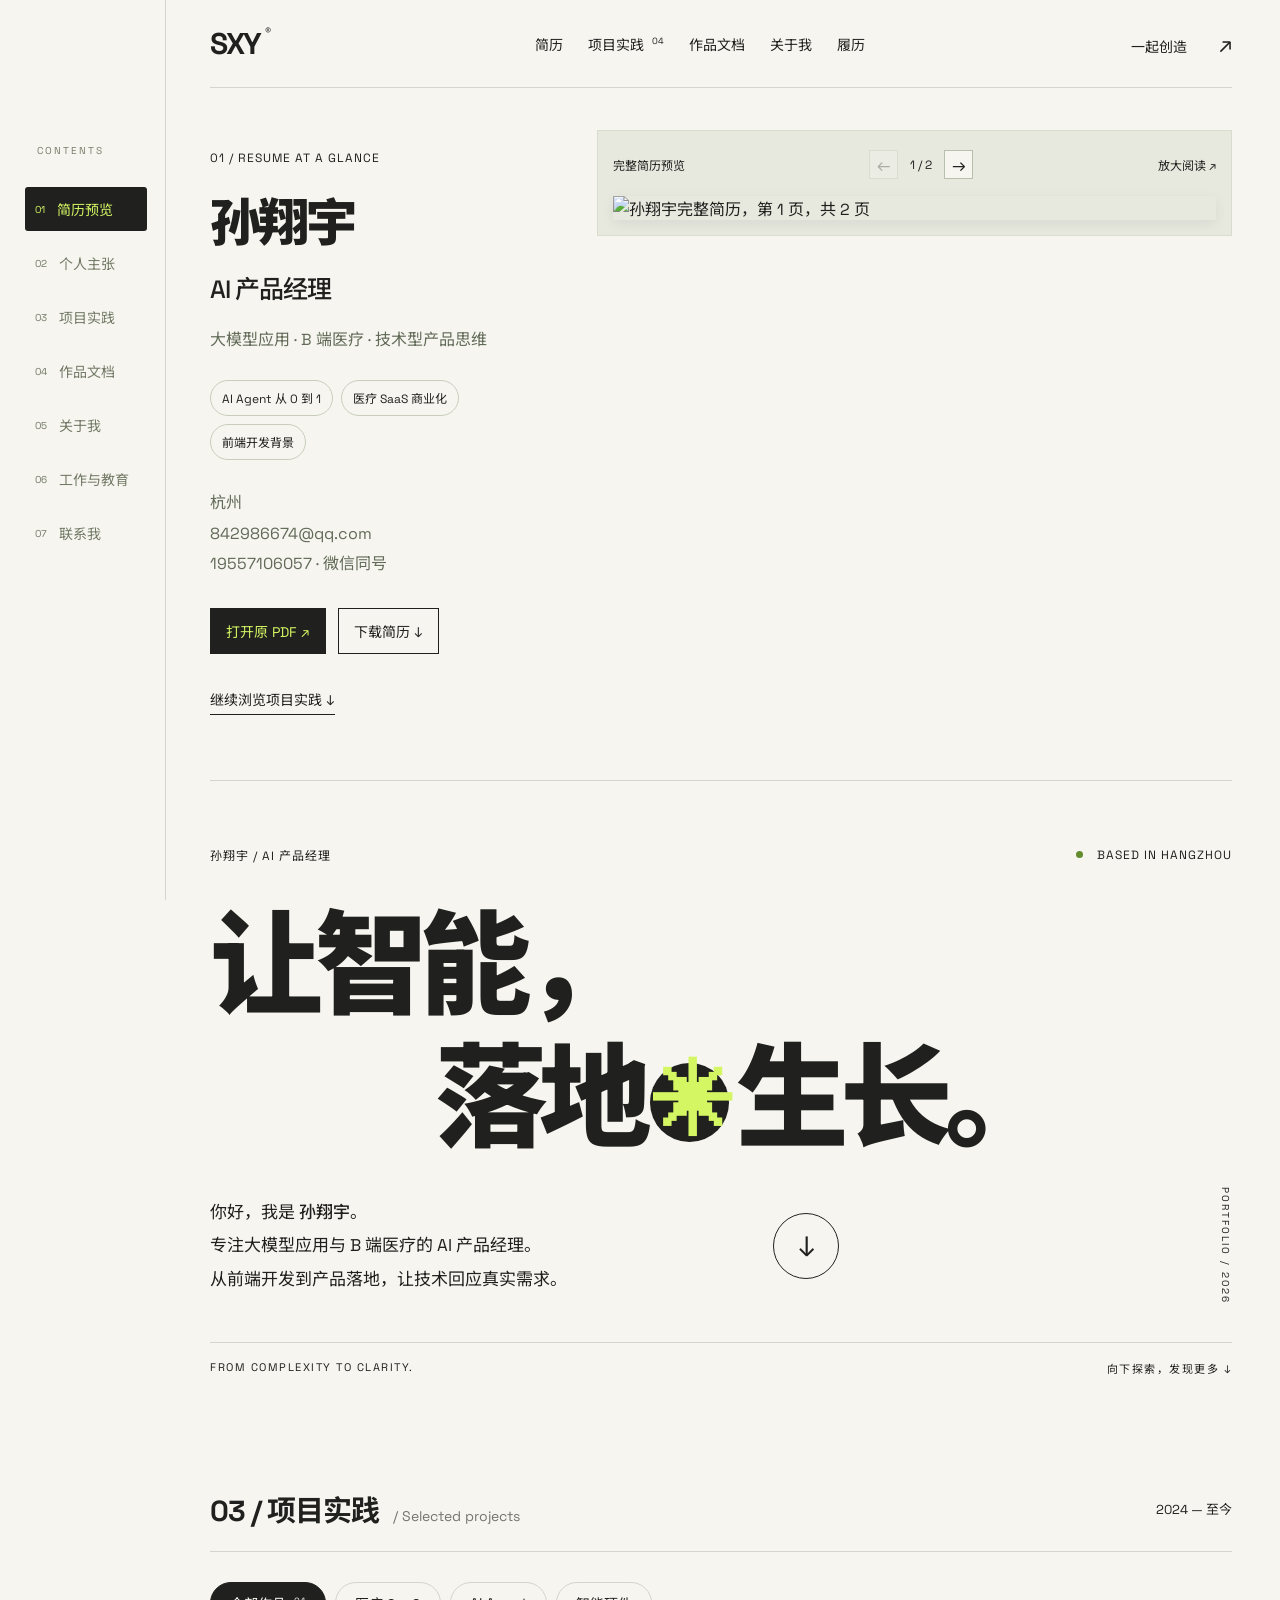
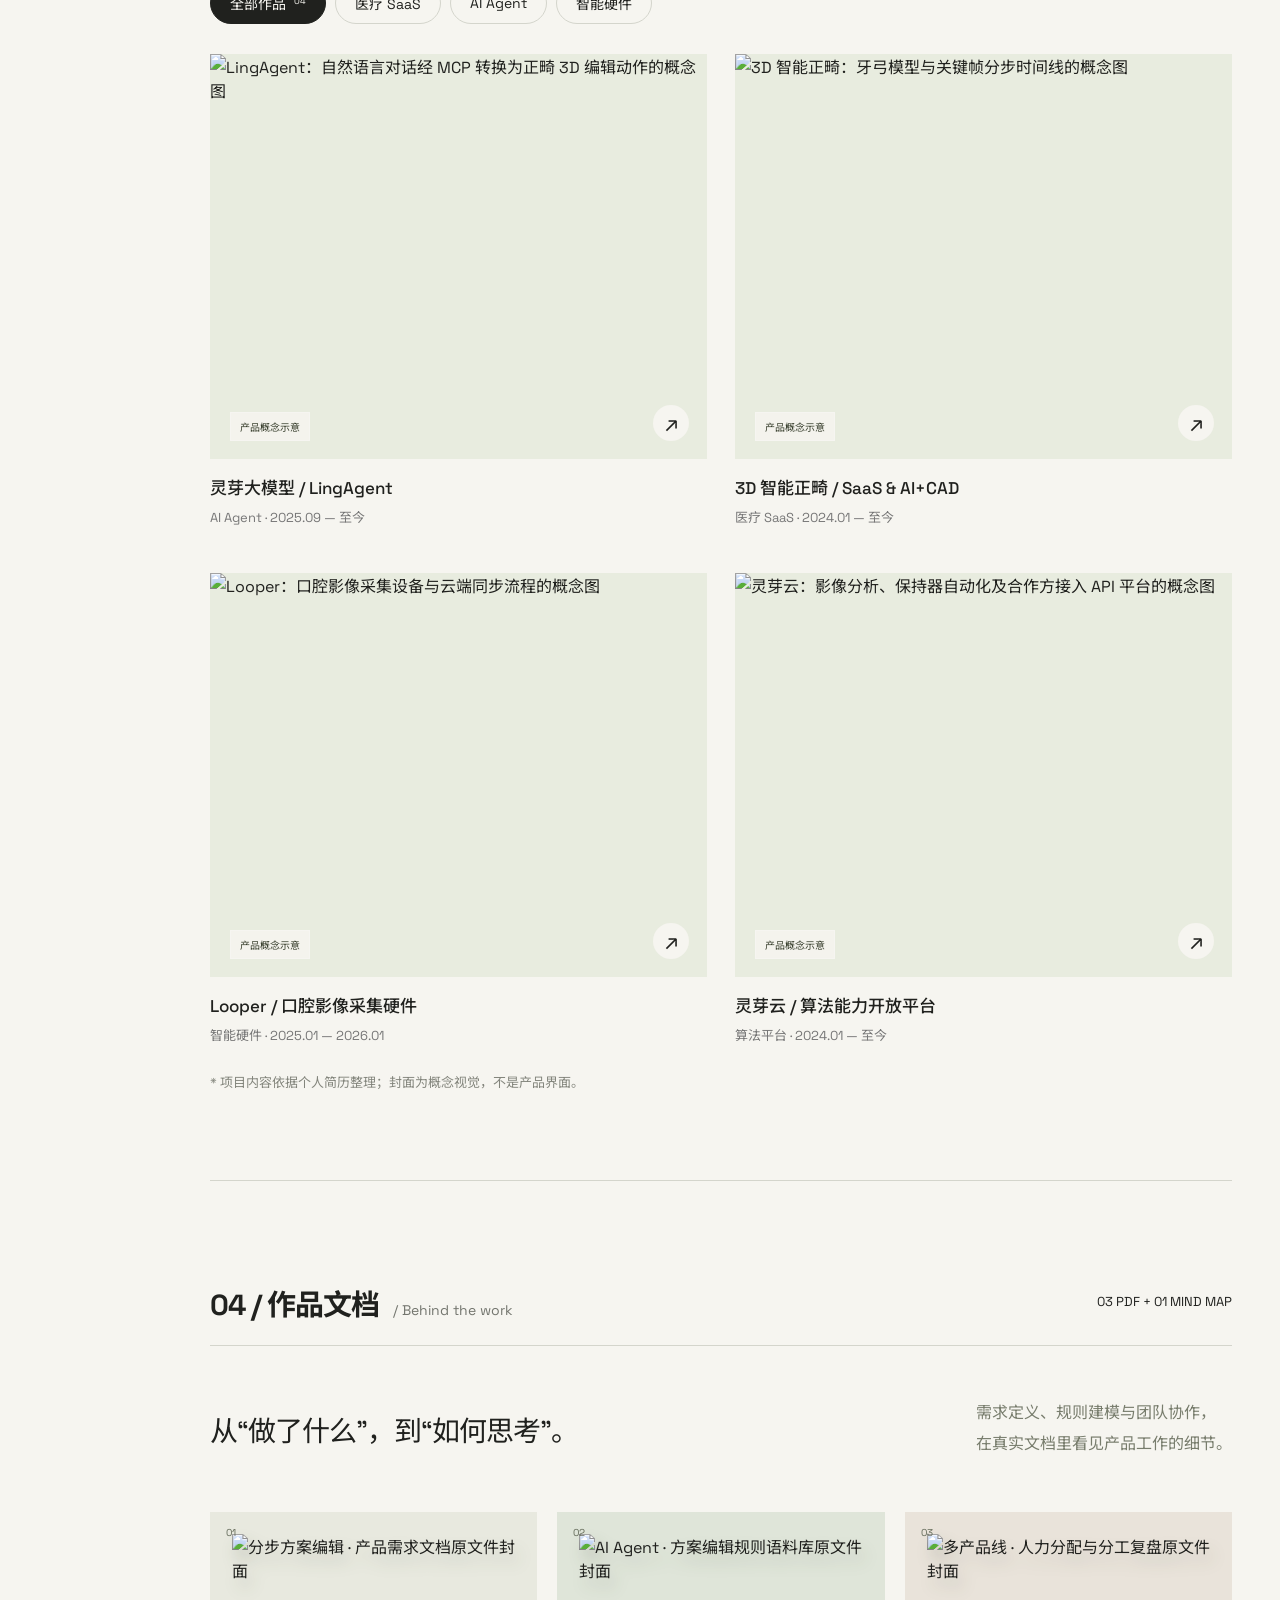
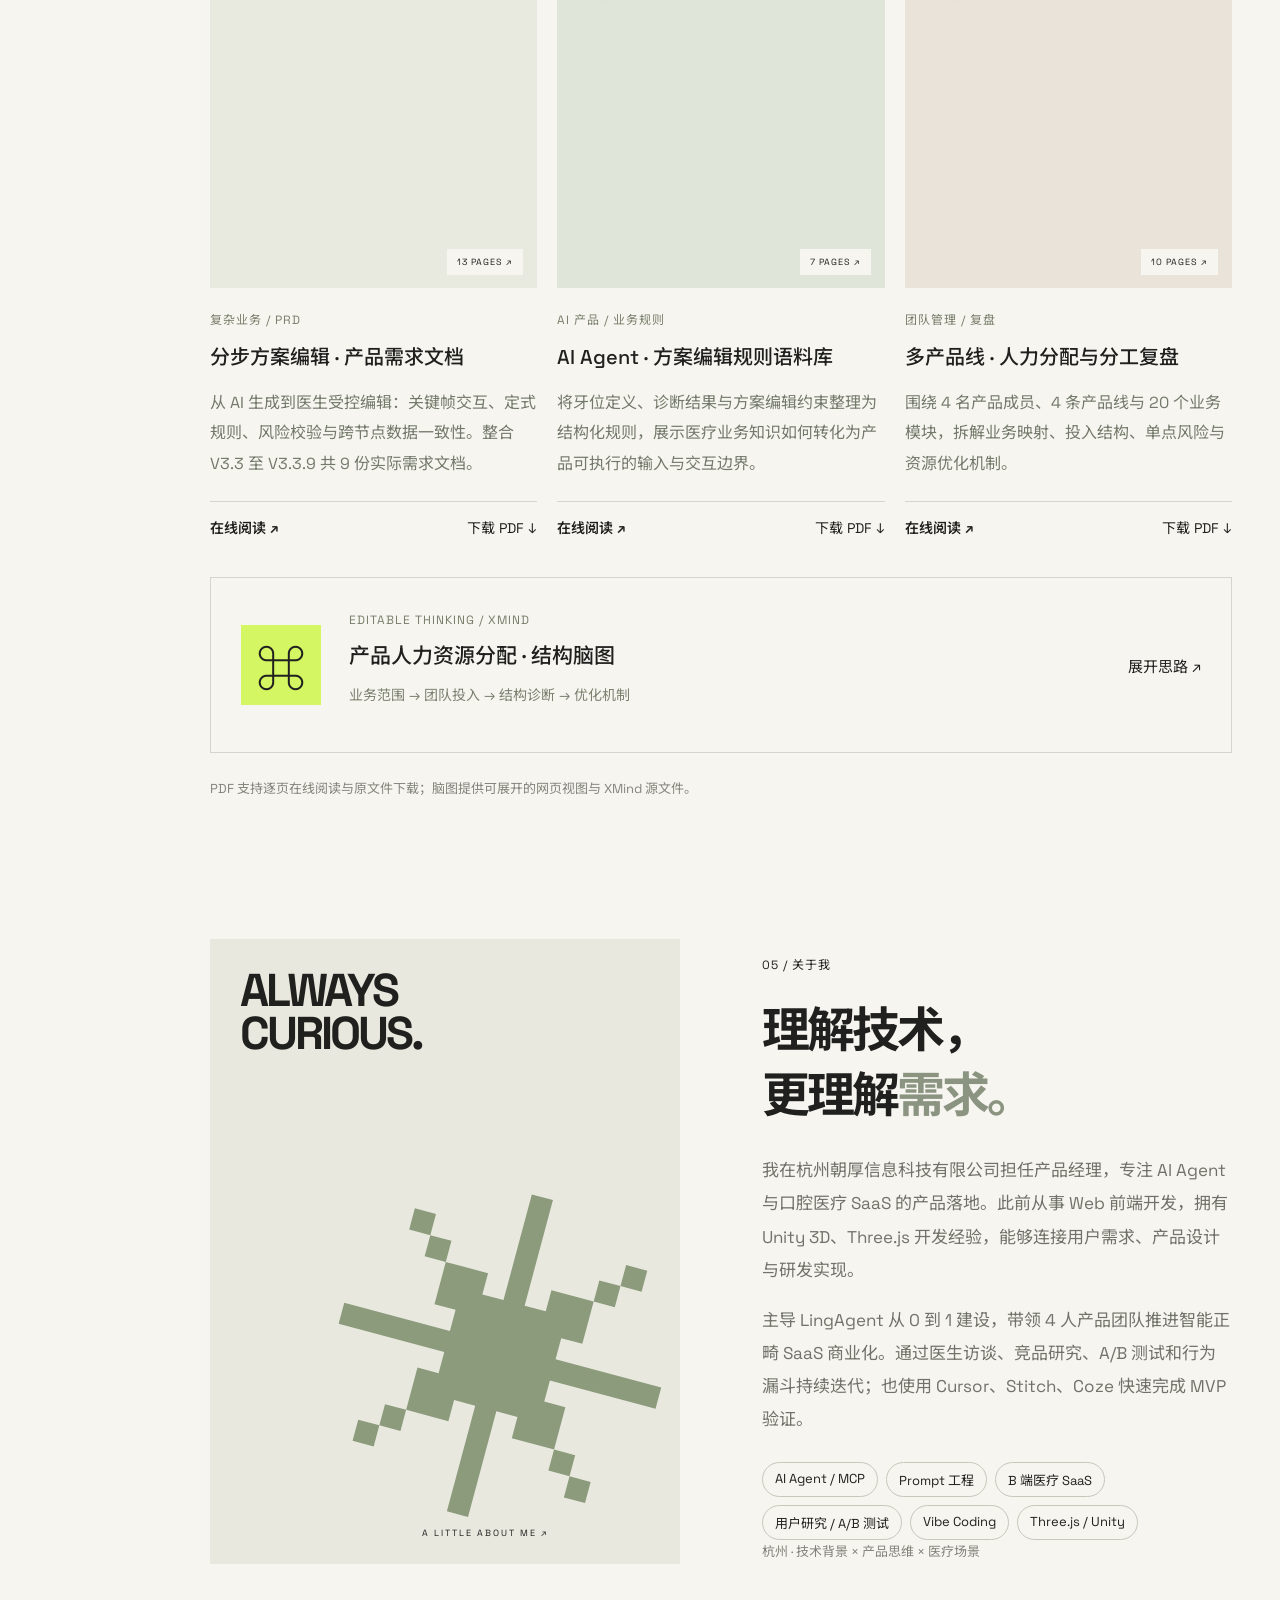
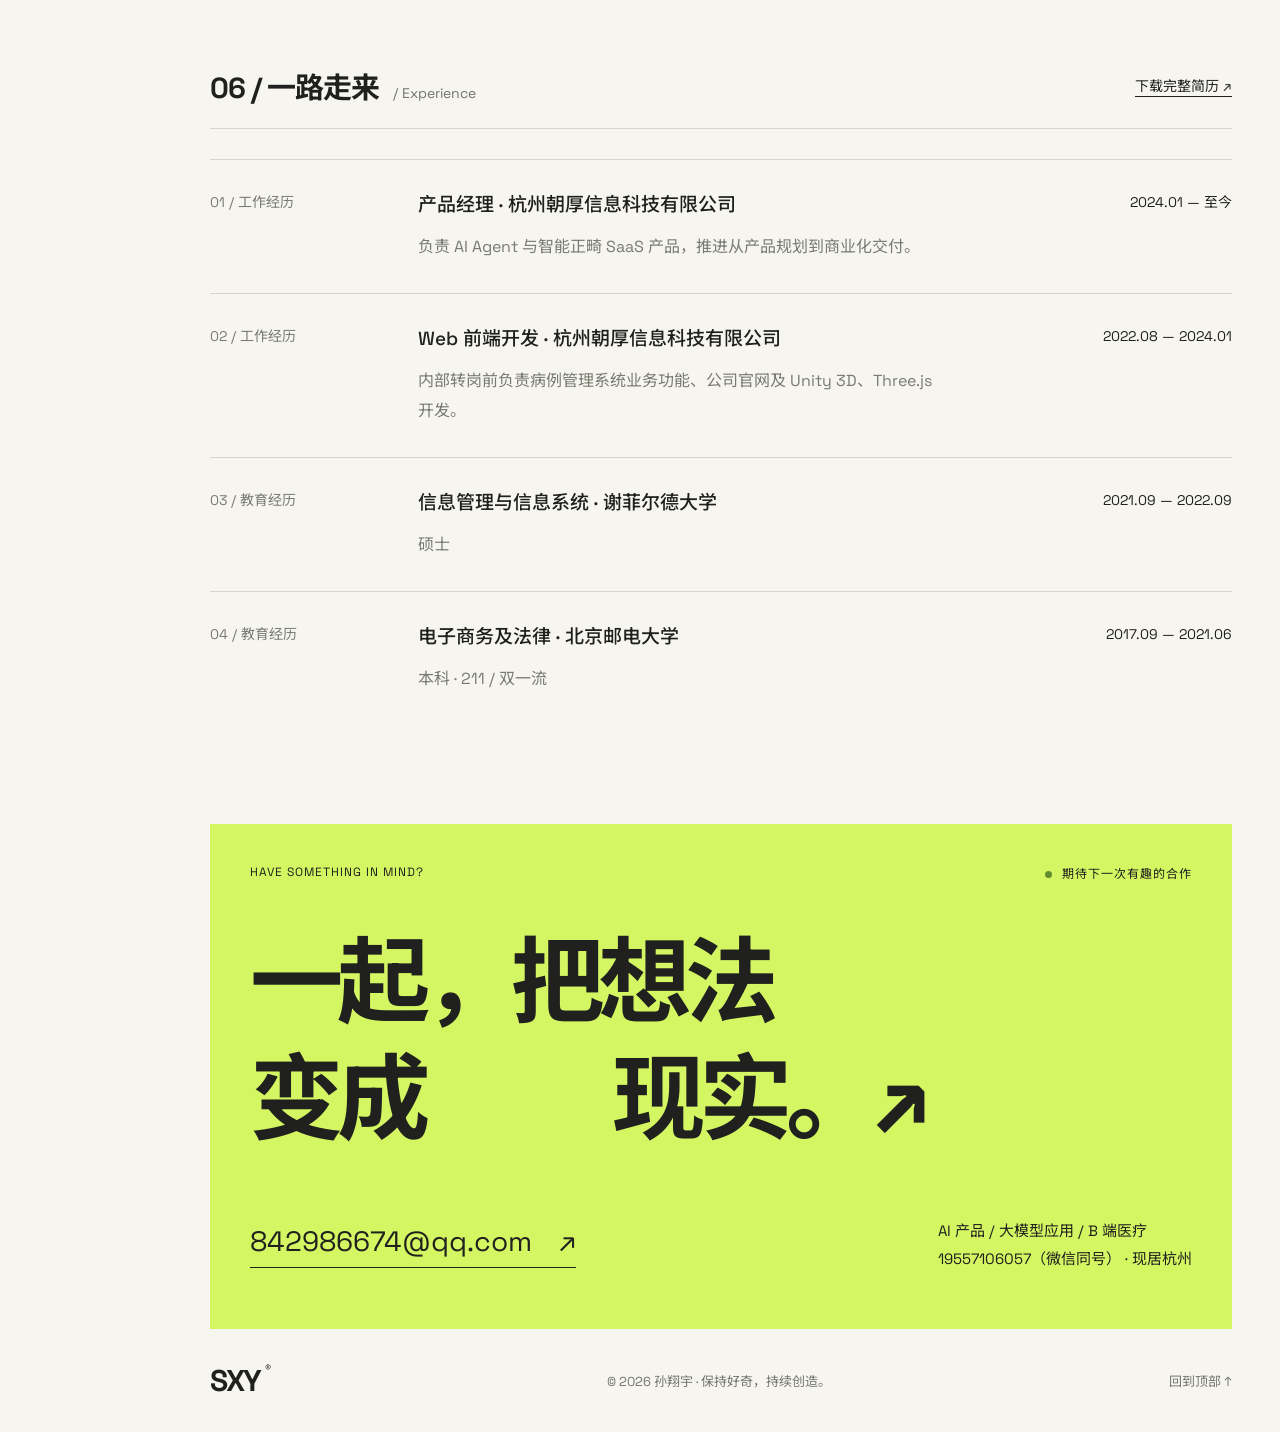
==== index.html @ ee19c937 "Add files via upload" ====
<!doctype html><html lang="zh-CN"><head><meta charset="UTF-8"><meta name="viewport" content="width=device-width, initial-scale=1"><meta name="description" content="孙翔宇，AI 产品经理，专注大模型应用与 B 端医疗。了解 LingAgent、智能正畸 SaaS 等产品实践与工作经历。"><title>孙翔宇 — AI 产品经理 · 个人作品集</title><link rel="stylesheet" href="style.css"></head><body class="portfolio-home">
<header><a href="#" class="brand">SXY<span>®</span></a><nav><a href="#resume">简历</a><a href="#work">项目实践 <sup>04</sup></a><a href="#documents">作品文档</a><a href="#about">关于我</a><a href="#experience">履历</a></nav><a class="contact-nav" href="#contact">一起创造 <span>↗</span></a></header>
<aside class="chapter-nav" aria-label="章节目录"><span class="chapter-label">CONTENTS</span><a href="#resume" class="current" aria-current="location"><span>01</span>简历预览</a><a href="#intro"><span>02</span>个人主张</a><a href="#work"><span>03</span>项目实践</a><a href="#documents"><span>04</span>作品文档</a><a href="#about"><span>05</span>关于我</a><a href="#experience"><span>06</span>工作与教育</a><a href="#contact"><span>07</span>联系我</a></aside><main><section id="resume" class="resume-top"><div class="resume-intro"><span class="eyebrow">01 / RESUME AT A GLANCE</span><h1>孙翔宇<span>AI 产品经理</span></h1><p>大模型应用 · B 端医疗 · 技术型产品思维</p><div class="resume-highlights"><span>AI Agent 从 0 到 1</span><span>医疗 SaaS 商业化</span><span>前端开发背景</span></div><p class="resume-contact">杭州<br><a href="mailto:842986674@qq.com">842986674@qq.com</a><br><a href="tel:19557106057">19557106057</a> · 微信同号</p><div class="resume-actions"><a href="resume.pdf" target="_blank" rel="noopener">打开原 PDF ↗</a><a href="resume.pdf" download="孙翔宇-AI产品经理-简历.pdf">下载简历 ↓</a></div><a class="resume-explore" href="#work">继续浏览项目实践 ↓</a></div><div class="resume-preview"><div class="resume-toolbar"><span>完整简历预览</span><div><button id="resume-prev" aria-label="简历上一页" disabled>←</button><span id="resume-counter" aria-live="polite">1 / 2</span><button id="resume-next" aria-label="简历下一页">→</button></div><a id="resume-full" href="assets/resume-1.webp" target="_blank" rel="noopener">放大阅读 ↗</a></div><a id="resume-image-link" href="assets/resume-1.webp" target="_blank" rel="noopener"><img id="resume-image" src="assets/resume-1.webp" alt="孙翔宇完整简历，第 1 页，共 2 页" fetchpriority="high"></a></div></section><section id="intro" class="hero"><div class="eyebrow"><span>孙翔宇 / AI 产品经理</span><span class="availability"><i></i> BASED IN HANGZHOU</span></div><h1>让智能，<br><span class="second">落地<span class="asterisk">✳</span>生长。</span></h1><div class="hero-bottom"><p>你好，我是 <strong>孙翔宇</strong>。<br>专注大模型应用与 B 端医疗的 AI 产品经理。<br>从前端开发到产品落地，让技术回应真实需求。</p><a href="#work" class="round-link" aria-label="探索项目实践">↓</a><span class="vertical-note">PORTFOLIO / 2026</span></div><div class="hero-caption"><span>FROM COMPLEXITY TO CLARITY.</span><span>向下探索，发现更多 ↓</span></div></section>
<section id="work" class="work"><div class="section-heading"><h2>03 / 项目实践<span> / Selected projects</span></h2><span>2024 — 至今</span></div><div class="filters" aria-label="作品分类"><button class="active" data-filter="all">全部作品 <sup>04</sup></button><button data-filter="brand">医疗 SaaS</button><button data-filter="digital">AI Agent</button><button data-filter="art">智能硬件</button></div><div class="projects">
<button class="project" data-category="digital" data-project="0"><div class="art project-illustration"><img src="assets/lingagent.svg" alt="LingAgent：自然语言对话经 MCP 转换为正畸 3D 编辑动作的概念图" loading="lazy"><span class="concept-label">产品概念示意</span><span class="project-open">↗</span></div><div class="project-meta"><h3>灵芽大模型 / LingAgent</h3><span>AI Agent · 2025.09 — 至今</span></div></button>
<button class="project" data-category="brand" data-project="1"><div class="art project-illustration"><img src="assets/orthodontics.svg" alt="3D 智能正畸：牙弓模型与关键帧分步时间线的概念图" loading="lazy"><span class="concept-label">产品概念示意</span><span class="project-open">↗</span></div><div class="project-meta"><h3>3D 智能正畸 / SaaS & AI+CAD</h3><span>医疗 SaaS · 2024.01 — 至今</span></div></button>
<button class="project" data-category="art" data-project="2"><div class="art project-illustration"><img src="assets/looper.svg" alt="Looper：口腔影像采集设备与云端同步流程的概念图" loading="lazy"><span class="concept-label">产品概念示意</span><span class="project-open">↗</span></div><div class="project-meta"><h3>Looper / 口腔影像采集硬件</h3><span>智能硬件 · 2025.01 — 2026.01</span></div></button>
<button class="project" data-category="brand" data-project="3"><div class="art project-illustration"><img src="assets/cloud-api.svg" alt="灵芽云：影像分析、保持器自动化及合作方接入 API 平台的概念图" loading="lazy"><span class="concept-label">产品概念示意</span><span class="project-open">↗</span></div><div class="project-meta"><h3>灵芽云 / 算法能力开放平台</h3><span>算法平台 · 2024.01 — 至今</span></div></button></div><p class="demo-note">* 项目内容依据个人简历整理；封面为概念视觉，不是产品界面。</p></section>
<section id="documents" class="document-library"><div class="section-heading"><h2>04 / 作品文档<span> / Behind the work</span></h2><span>03 PDF + 01 MIND MAP</span></div><div class="library-intro"><p>从“做了什么”，到“如何思考”。</p><span>需求定义、规则建模与团队协作，<br>在真实文档里看见产品工作的细节。</span></div><div class="document-grid" id="document-grid"></div><a class="mindmap-card" href="reader.html?doc=team-map"><span class="map-icon" aria-hidden="true">⌘</span><div><span class="doc-kicker">EDITABLE THINKING / XMIND</span><h3>产品人力资源分配 · 结构脑图</h3><p>业务范围 → 团队投入 → 结构诊断 → 优化机制</p></div><span class="map-action">展开思路 ↗</span></a><p class="demo-note">PDF 支持逐页在线阅读与原文件下载；脑图提供可展开的网页视图与 XMind 源文件。</p></section><section id="about" class="about"><div class="about-art"><span>ALWAYS<br>CURIOUS.</span><div class="abstract-flower">✳</div><small>A LITTLE ABOUT ME ↗</small></div><div class="about-copy"><div class="eyebrow">05 / 关于我</div><h2>理解技术，<br>更理解<span>需求。</span></h2><p>我在杭州朝厚信息科技有限公司担任产品经理，专注 AI Agent 与口腔医疗 SaaS 的产品落地。此前从事 Web 前端开发，拥有 Unity 3D、Three.js 开发经验，能够连接用户需求、产品设计与研发实现。</p><p>主导 LingAgent 从 0 到 1 建设，带领 4 人产品团队推进智能正畸 SaaS 商业化。通过医生访谈、竞品研究、A/B 测试和行为漏斗持续迭代；也使用 Cursor、Stitch、Coze 快速完成 MVP 验证。</p><div class="skills"><span>AI Agent / MCP</span><span>Prompt 工程</span><span>B 端医疗 SaaS</span><span>用户研究 / A/B 测试</span><span>Vibe Coding</span><span>Three.js / Unity</span></div><small class="demo-note">杭州 · 技术背景 × 产品思维 × 医疗场景</small></div></section>
<section id="experience" class="experience"><div class="section-heading"><h2>06 / 一路走来<span> / Experience</span></h2><a href="resume.pdf" download="孙翔宇-AI产品经理-简历.pdf" class="text-button">下载完整简历 ↗</a></div><div class="resume-row"><span>01 / 工作经历</span><div><h3>产品经理 · 杭州朝厚信息科技有限公司</h3><p>负责 AI Agent 与智能正畸 SaaS 产品，推进从产品规划到商业化交付。</p></div><time>2024.01 — 至今</time></div><div class="resume-row"><span>02 / 工作经历</span><div><h3>Web 前端开发 · 杭州朝厚信息科技有限公司</h3><p>内部转岗前负责病例管理系统业务功能、公司官网及 Unity 3D、Three.js 开发。</p></div><time>2022.08 — 2024.01</time></div><div class="resume-row"><span>03 / 教育经历</span><div><h3>信息管理与信息系统 · 谢菲尔德大学</h3><p>硕士</p></div><time>2021.09 — 2022.09</time></div><div class="resume-row"><span>04 / 教育经历</span><div><h3>电子商务及法律 · 北京邮电大学</h3><p>本科 · 211 / 双一流</p></div><time>2017.09 — 2021.06</time></div></section>
<section id="contact" class="contact"><div class="eyebrow"><span>HAVE SOMETHING IN MIND?</span><span><i></i> 期待下一次有趣的合作</span></div><h2>一起，把想法<br>变成<span>现实。↗</span></h2><div class="contact-bottom"><a class="email-link" href="mailto:842986674@qq.com">842986674@qq.com <span>↗</span></a><p>AI 产品 / 大模型应用 / B 端医疗<br><a href="tel:19557106057">19557106057</a>（微信同号） · 现居杭州</p></div></section></main><footer><a href="#" class="brand">SXY<span>®</span></a><span>© 2026 孙翔宇 · 保持好奇，持续创造。</span><a href="#">回到顶部 ↑</a></footer><dialog id="project-dialog"><button class="close" aria-label="关闭作品详情">×</button><div id="detail-art"></div><div class="detail-copy"><span id="detail-category"></span><h2 id="detail-title"></h2><p id="detail-description"></p><div id="project-documents"></div><div class="detail-grid"><div><small>项目性质</small><p>真实产品实践</p></div><div><small>负责范围</small><p id="detail-scope"></p></div></div><p class="demo-note">依据个人简历整理，项目封面为概念视觉。</p></div></dialog><div id="toast" role="status"></div><script src="documents.js"></script><script src="app.js"></script><script src="library.js"></script><script src="navigation.js"></script></body></html>
---- style.css ----
@import url('https://fonts.googleapis.com/css2?family=Noto+Sans+SC:wght@400;500;600;700;900&family=Space+Grotesk:wght@400;500;600;700&display=swap');
:root{--paper:#f6f5f0;--ink:#20211e;--green:#d4f663;--line:#d4d5cc}*{box-sizing:border-box}html{scroll-behavior:smooth;scroll-padding-top:90px}body{margin:0;background:var(--paper);color:var(--ink);font-family:'Space Grotesk','Noto Sans SC',sans-serif}button,a,input{-webkit-tap-highlight-color:transparent}a{color:inherit;text-decoration:none}button{font:inherit;color:inherit;cursor:pointer}header{height:94px;margin:0 5%;display:flex;align-items:center;justify-content:space-between;border-bottom:1px solid var(--line)}.brand{font-size:30px;font-weight:700;letter-spacing:-2px}.brand span{font-size:12px;vertical-align:top;margin-left:5px}nav{display:flex;gap:38px;font-size:13px}sup{font-size:9px;margin-left:4px}.contact-nav{font-size:13px}.contact-nav span{margin-left:28px;font-size:22px}main>section{margin:0 5%}.hero{padding-top:38px}.eyebrow{display:flex;justify-content:space-between;font-size:11px;letter-spacing:1px}.availability{display:flex;gap:8px;align-items:center}i{display:inline-block;width:7px;height:7px;background:#638c2d;border-radius:50%;margin-right:6px}h1{font-size:clamp(72px,11.6vw,180px);line-height:1.18;letter-spacing:-.075em;margin:36px 0 22px;font-weight:900}.second{margin-left:22%}.asterisk{display:inline-block;color:var(--green);background:var(--ink);font-family:Arial;font-size:.72em;line-height:1;width:.97em;height:.97em;text-align:center;border-radius:50%;margin:0 .08em;vertical-align:8%;animation:rotate 35s linear infinite}.hero-bottom{display:flex;align-items:center;justify-content:space-between;position:relative;padding:0 0 38px}.hero-bottom p{font-size:13px;line-height:1.9;margin:0}.hero-bottom strong{font-weight:500}.round-link{display:grid;place-items:center;border:1px solid var(--ink);width:66px;height:66px;border-radius:50%;font-size:28px;margin-right:17%;transition:.3s}.round-link:hover{background:var(--green);transform:translateY(5px)}.vertical-note{font-size:10px;writing-mode:vertical-rl;letter-spacing:2px}.hero-caption{display:flex;justify-content:space-between;border-top:1px solid var(--line);padding:17px 0;font-size:9px;letter-spacing:1.5px}.work{padding-top:94px}.section-heading{display:flex;align-items:center;justify-content:space-between;margin-bottom:30px}.section-heading h2{font-size:25px;margin:0;letter-spacing:-1px}.section-heading h2 span{font-size:12px;font-weight:400;color:#73756e;letter-spacing:0;margin-left:10px}.section-heading>span{font-size:11px}.filters{display:flex;gap:9px;margin-bottom:30px}.filters button{padding:9px 17px;border:1px solid var(--line);border-radius:25px;font-size:11px;background:transparent}.filters button.active{background:var(--ink);color:var(--paper);border-color:var(--ink)}.projects{display:grid;grid-template-columns:1fr 1fr;gap:44px 28px}.project{border:0;background:none;padding:0;text-align:left;min-width:0}.project[hidden]{display:none}.art{aspect-ratio:1.23;position:relative;overflow:hidden;isolation:isolate;transition:filter .4s}.project:hover .art{filter:saturate(1.2)}.project-open{position:absolute;bottom:20px;right:20px;background:var(--paper);width:36px;height:36px;display:grid;place-items:center;border-radius:50%;font-size:22px;transition:transform .3s}.project:hover .project-open{transform:rotate(45deg)}.art-small{position:absolute;top:24px;left:26px;font-size:8px;letter-spacing:1px;z-index:3}.art-one{background:#d3ec55}.art-label{position:absolute;left:7%;top:12%;font-size:clamp(35px,5.5vw,85px);font-weight:700;line-height:.95;letter-spacing:-5px;z-index:2}.orb{position:absolute;width:64%;aspect-ratio:1;bottom:-14%;right:-4%;border-radius:50%;background:radial-gradient(circle at 33% 28%,#fff6b4 0,#ece785 11%,#a8ae3d 30%,#383f17 60%,#141c0b 79%);box-shadow:-20px 25px 35px #4e5a264a;transition:transform .7s}.project:hover .orb{transform:translate(-10px,-12px)}.art-one .art-small{top:auto;bottom:24px;max-width:150px;line-height:1.6}.art-two{background:#191f29;color:#f5e9dd}.portal{position:absolute;width:53%;height:115%;left:24%;top:10%;border-radius:50% 50% 0 0;background:radial-gradient(ellipse at 50% 65%,#fedabb 0,#c68d80 23%,#777282 43%,#343f4d 61%,#17202a 75%);box-shadow:0 0 0 1px #b9c7c03b,0 0 0 15px #b9c7c00b,0 0 0 32px #b9c7c009;transform:rotate(22deg)}.garden-title{position:absolute;top:33%;left:12%;font:clamp(36px,5vw,80px)/.95 Georgia,serif;letter-spacing:-3px}.garden-title em{font-weight:400}.art-three{background:#e6c0da}.type-play{position:absolute;top:13%;left:13%;font-size:clamp(70px,12vw,170px);font-weight:900;line-height:.9;transform:rotate(-9deg);color:#472f89}.type-play span{margin-left:100px}.ribbon{position:absolute;width:80%;height:35%;border:28px solid #e85826;border-radius:50%;transform:rotate(-35deg);top:28%;left:25%;box-shadow:inset 0 8px 12px #8832184d,0 12px 16px #9943463b}.art-bottom{position:absolute;bottom:25px;left:26px;font-size:9px;letter-spacing:2px}.art-four{background:#c2c9bd;display:grid;place-items:center}.book{width:53%;height:76%;background:#eee9df;box-shadow:16px 25px 25px #333b344d;transform:rotate(-13deg);padding:9% 7%;border-left:5px solid #ded9cf;position:relative;transition:transform .5s}.project:hover .book{transform:rotate(-6deg)}.book:after{content:'';position:absolute;background:#e95632;border-radius:50%;width:45%;aspect-ratio:1;right:-10%;bottom:19%}.book>span{font-family:serif;font-size:clamp(25px,4vw,62px);line-height:1.1;letter-spacing:-4px}.book small{position:absolute;bottom:9%;left:12%;font-size:7px;line-height:1.5}.art-four .art-small{top:auto;bottom:24px}.project-meta{display:flex;justify-content:space-between;align-items:start;gap:12px;margin-top:16px}.project-meta h3{font-size:12px;font-weight:500;margin:0}.project-meta>span{font-size:10px;color:#777;white-space:nowrap}.demo-note{font-size:10px;color:#83857c;line-height:1.8;margin-top:24px}.about{display:grid;grid-template-columns:1fr 1fr;gap:8%;padding-top:120px;padding-bottom:100px}.about-art{background:#e9e8df;position:relative;min-height:440px;overflow:hidden;padding:30px}.about-art>span{font-size:46px;line-height:.95;font-weight:700;letter-spacing:-3px;position:relative;z-index:2}.abstract-flower{font:350px/1 Arial;color:#8b9b7c;position:absolute;right:0;bottom:10px;transform:rotate(15deg)}.about-art small{position:absolute;bottom:25px;font-size:9px;letter-spacing:2px}.about-copy{padding-top:16px}.about-copy h2{font-size:48px;line-height:1.35;letter-spacing:-3px;margin:26px 0}.about-copy h2 span{color:#8a9480}.about-copy p{font-size:13px;color:#71736a;line-height:2;max-width:420px}.skills{display:flex;flex-wrap:wrap;gap:8px;margin-top:26px}.skills span{border:1px solid #c6c8bb;padding:7px 12px;font-size:10px;border-radius:20px}.experience{padding-bottom:100px}.text-button{border:0;background:none;text-decoration:underline;text-underline-offset:5px;font-size:11px}.resume-row{display:grid;grid-template-columns:1fr 2fr 1fr;border-top:1px solid var(--line);padding:27px 0;gap:20px}.resume-row>span{font-size:11px;color:#797b70}.resume-row h3{font-size:15px;font-weight:500;margin:0 0 12px}.resume-row p{font-size:11px;color:#797b70;margin:0}.resume-row time{font-size:11px;text-align:right}.contact{background:var(--green);padding:40px 45px 48px!important;margin:0!important}.contact h2{font-size:clamp(48px,7.3vw,112px);line-height:1.25;letter-spacing:-6px;margin:43px 0}.contact h2>span{margin-left:20%}.contact-bottom{display:flex;align-items:center;justify-content:space-between}.contact-bottom>button{border:0;border-bottom:1px solid;background:none;padding:0 0 8px;font-size:20px}.contact-bottom>button span{margin-left:50px}.contact-bottom p{font-size:11px;line-height:1.9}footer{margin:0 5%;display:flex;justify-content:space-between;align-items:center;padding:32px 0}footer>span,footer>a:last-child{font-size:10px;color:#74766c}dialog{width:min(850px,92vw);padding:0;border:0;background:var(--paper);max-height:90vh;overflow:auto}dialog::backdrop{background:#111b;backdrop-filter:blur(7px)}.close{position:absolute;right:15px;top:15px;width:38px;height:38px;border:0;border-radius:50%;background:#f6f5f0;z-index:8;font-size:25px}#detail-art .art{aspect-ratio:1.8;pointer-events:none}.detail-copy{padding:32px}.detail-copy>span{font-size:11px}.detail-copy h2{font-size:27px}.detail-copy p{font-size:13px;line-height:1.9;color:#74766c}.detail-grid{display:grid;grid-template-columns:1fr 1fr;margin-top:25px}.detail-grid small{font-size:10px}#toast{position:fixed;bottom:24px;left:50%;transform:translateX(-50%);background:var(--ink);color:white;padding:12px 20px;font-size:12px;border-radius:5px;opacity:0;pointer-events:none;transition:.2s}#toast.show{opacity:1}#email-form{margin-top:28px}#email-form label{display:block;font-size:12px;margin-bottom:10px}#email-form input{padding:12px;border:1px solid #798c3b;font:inherit;width:min(300px,70%);background:#ffffff70}#email-form button{padding:12px 20px;border:1px solid var(--ink);background:var(--ink);color:white}a:focus-visible,button:focus-visible,input:focus-visible{outline:3px solid #8b56da;outline-offset:5px}@keyframes rotate{to{transform:rotate(360deg)}}@media(min-width:1500px){body{max-width:1600px;margin:auto}}@media(max-width:700px){header{height:75px}nav{gap:17px;font-size:11px}.contact-nav{display:none}h1{font-size:17vw;margin-top:45px}.second{margin-left:10%}.availability{font-size:8px;letter-spacing:0}.eyebrow{font-size:9px}.hero-bottom{padding-top:20px}.hero-bottom p{font-size:11px}.round-link{margin-right:5%;width:48px;height:48px}.hero-caption{font-size:7px}.work{padding-top:60px}.section-heading h2{font-size:21px}.section-heading h2 span{font-size:9px}.section-heading>span{font-size:9px}.filters{gap:6px}.filters button{font-size:10px;padding:8px 12px}.projects{grid-template-columns:1fr;gap:30px}.art-label{font-size:12vw}.garden-title{font-size:12vw}.type-play{font-size:26vw}.book>span{font-size:9vw}.project-meta h3{font-size:11px}.about{grid-template-columns:1fr;padding-top:70px;padding-bottom:65px;gap:28px}.about-art{min-height:350px}.abstract-flower{font-size:300px;right:15px}.about-copy h2{font-size:42px}.resume-row{grid-template-columns:1fr 2fr;gap:15px}.resume-row time{grid-column:2;text-align:left;color:#777}.resume-row h3{font-size:13px}.resume-row p{line-height:1.8}.resume-row>span{font-size:9px}.experience{padding-bottom:60px}.text-button{font-size:10px}.contact{padding:30px 5% 35px!important}.contact h2{font-size:12vw;letter-spacing:-3px}.contact h2>span{margin-left:8%}.contact-bottom{align-items:start;gap:20px;flex-direction:column}.contact-bottom>button{font-size:17px}footer{flex-wrap:wrap;gap:22px}footer>span{font-size:9px}footer>a:last-child{margin-left:auto}.detail-copy{padding:23px}.detail-copy h2{font-size:22px}}@media(prefers-reduced-motion:reduce){*{scroll-behavior:auto!important;animation:none!important;transition:none!important}}
.second{display:block;white-space:nowrap}@media(max-width:700px){h1{font-size:15vw}.second{margin-left:7%}.asterisk{margin:0 .02em}}

.contact-bottom>.email-link{border-bottom:1px solid;padding-bottom:8px;font-size:clamp(17px,2.2vw,28px)}.email-link span{margin-left:20px}.project-meta{flex-wrap:wrap}.project-meta>span{white-space:normal}.hero-bottom p{max-width:78%}.detail-copy p{white-space:pre-line}
.garden-title{font-size:clamp(32px,4vw,64px)}@media(max-width:700px){.garden-title{font-size:10vw}}
.document-library{padding-top:100px;padding-bottom:5px;border-top:1px solid var(--line);margin-top:85px}.library-intro{display:flex;justify-content:space-between;gap:24px;align-items:center;margin:35px 0}.library-intro>p{font-size:28px;letter-spacing:-1px}.library-intro>span{font-size:12px;line-height:1.8;color:#787d6d}.document-grid{display:grid;grid-template-columns:repeat(3,minmax(0,1fr));gap:24px}.document-card{min-width:0}.document-cover{position:relative;display:flex;align-items:center;justify-content:center;background:#e8e9df;aspect-ratio:1/1.15;padding:26px 35px;overflow:hidden}.document-card:nth-child(2) .document-cover{background:#dfe5d9}.document-card:nth-child(3) .document-cover{background:#e9e3da}.document-cover img{height:100%;width:100%;object-fit:contain;filter:drop-shadow(5px 10px 8px #25321b29);transition:transform .35s}.document-cover:hover img{transform:rotate(-2deg) scale(1.04)}.doc-number{position:absolute;top:14px;left:16px;font-size:10px;color:#626958}.doc-page-count{position:absolute;bottom:13px;right:14px;font-size:9px;letter-spacing:1px;background:var(--paper);padding:7px 10px}.document-card-body{padding-top:20px}.doc-kicker{font-size:9px;letter-spacing:1px;color:#787e6a}.document-card h3{font-size:18px;line-height:1.5;font-weight:500;margin:13px 0}.document-card p{font-size:12px;line-height:1.9;color:#747a6b}.document-actions{display:flex;justify-content:space-between;gap:12px;border-top:1px solid var(--line);padding-top:15px;margin-top:22px;font-size:11px}.document-actions a:first-child{font-weight:600}.mindmap-card{display:flex;gap:28px;align-items:center;border:1px solid var(--line);padding:30px;margin-top:40px;transition:background .2s}.mindmap-card:hover{background:#e9eddf}.map-icon{width:80px;height:80px;background:var(--green);display:grid;place-items:center;font-size:50px;flex-shrink:0}.mindmap-card h3{font-size:21px;font-weight:500;margin:10px 0}.mindmap-card p{font-size:11px;color:#7b806f}.map-action{margin-left:auto;font-size:12px;white-space:nowrap}#project-documents{border-top:1px solid var(--line);margin-top:22px;padding-top:15px}#project-documents:empty{display:none}#project-documents h3{font-size:12px;font-weight:500}#project-documents a{display:block;font-size:12px;padding:10px 0;text-decoration:underline;text-underline-offset:4px}@media(max-width:700px){header nav{gap:13px;font-size:10px}.document-library{padding-top:55px;margin-top:55px}.library-intro{display:block;margin:24px 0}.library-intro>p{font-size:23px}.library-intro>span{font-size:11px}.document-grid{grid-template-columns:1fr;gap:35px}.document-cover{aspect-ratio:1.15}.document-card h3{font-size:19px}.document-library .section-heading>span{font-size:8px}.mindmap-card{gap:16px;padding:20px;flex-wrap:wrap}.map-icon{width:52px;height:52px;font-size:36px}.mindmap-card>div{flex:1;min-width:180px}.mindmap-card h3{font-size:17px}.map-action{margin-left:68px}.document-library .section-heading h2 span{font-size:8px;margin-left:6px}}
/* Readability, chapter navigation and resume-first layout */
.portfolio-home{max-width:none}.portfolio-home>header,.portfolio-home>main,.portfolio-home>footer{margin-left:210px;margin-right:48px}.portfolio-home>header{height:88px}.portfolio-home>main>section{margin-left:0;margin-right:0}.portfolio-home header nav{font-size:14px;gap:25px}.portfolio-home .contact-nav{font-size:14px}.chapter-nav{position:fixed;top:0;left:0;bottom:0;width:166px;padding:144px 18px 30px 25px;border-right:1px solid var(--line);display:flex;flex-direction:column;gap:10px;z-index:15;background:var(--paper)}.chapter-label{font-size:10px;letter-spacing:2px;color:#777e6a;margin:0 0 20px 12px}.chapter-nav a{font-size:14px;padding:12px 10px;display:flex;align-items:center;gap:12px;border-radius:3px;color:#737a66;transition:background .2s,color .2s}.chapter-nav a>span{font-size:10px}.chapter-nav a.current{background:var(--ink);color:var(--green)}.chapter-nav a:hover{background:#e2e8d7;color:var(--ink)}.resume-top{display:grid;grid-template-columns:minmax(230px,.7fr) minmax(0,1.3fr);gap:45px;padding:42px 0 65px;border-bottom:1px solid var(--line);align-items:start}.resume-intro{position:sticky;top:30px;padding-top:20px}.resume-intro h1{font-size:clamp(40px,4vw,62px);letter-spacing:-3px;line-height:1.3;margin:25px 0 20px}.resume-intro h1 span{display:block;font-size:25px;letter-spacing:-1px;font-weight:500;margin-top:15px}.resume-intro>p{font-size:16px;line-height:1.9;color:#626b58}.resume-highlights{display:flex;gap:8px;flex-wrap:wrap;margin:25px 0}.resume-highlights span{font-size:12px;border:1px solid #c7cdba;border-radius:20px;padding:8px 11px}.resume-contact{margin-top:28px}.resume-actions{display:flex;gap:12px;flex-wrap:wrap;margin-top:28px}.resume-actions a{font-size:14px;padding:12px 15px;border:1px solid var(--ink)}.resume-actions a:first-child{background:var(--ink);color:var(--green)}.resume-explore{display:inline-block;font-size:14px;border-bottom:1px solid;padding-bottom:5px;margin-top:35px}.resume-preview{background:#e7e9df;padding:15px;border:1px solid #d9ddcd}.resume-toolbar{display:flex;justify-content:space-between;align-items:center;gap:10px;font-size:12px;padding:4px 0 17px}.resume-toolbar>div{display:flex;align-items:center;gap:12px;white-space:nowrap}.resume-toolbar button{border:1px solid #b8bfac;width:29px;height:29px;background:var(--paper);font-size:17px}.resume-toolbar button:disabled{opacity:.3;cursor:default}#resume-image{display:block;width:100%;height:auto;box-shadow:0 4px 14px #0001}.hero{padding-top:65px}.hero h1{font-size:clamp(60px,8.8vw,145px)}.hero-bottom p,.about-copy p{font-size:17px;line-height:1.95}.about-copy p{max-width:650px}.eyebrow{font-size:12px}.hero-caption{font-size:11px}.section-heading{padding-bottom:22px;border-bottom:1px solid var(--line)}.section-heading h2{font-size:29px}.section-heading h2 span{font-size:14px}.section-heading>span{font-size:13px}.filters button{font-size:14px;padding:10px 19px}.project-meta h3{font-size:17px;line-height:1.6}.project-meta>span{font-size:13px;line-height:1.7}.project-meta{display:block}.project-meta>span{display:block;margin-top:5px}.demo-note{font-size:13px}.skills span{font-size:13px}.resume-row{grid-template-columns:.7fr 2fr 1fr;gap:24px;padding:30px 0}.resume-row>span,.resume-row time{font-size:14px;line-height:1.8}.resume-row h3{font-size:19px;line-height:1.6}.resume-row p{font-size:16px;line-height:1.9}.text-button{font-size:14px}.library-intro>span,.document-card p{font-size:16px;line-height:1.9}.document-card h3{font-size:20px}.doc-kicker{font-size:12px}.document-actions{font-size:14px}.mindmap-card p{font-size:14px;line-height:1.8}.map-action{font-size:15px}.detail-copy p{font-size:17px;line-height:1.95}.detail-copy>span,.detail-grid small{font-size:13px}#project-documents h3{font-size:15px}#project-documents a{font-size:16px;line-height:1.8}.contact-bottom p{font-size:15px;line-height:1.9}footer>span,footer>a:last-child{font-size:13px}.project-illustration{background:#e8ecdf}.project-illustration img{display:block;width:100%;height:100%;object-fit:cover;transition:transform .5s}.project:hover .project-illustration img{transform:scale(1.025)}.concept-label{position:absolute;bottom:18px;left:20px;font-size:10px;padding:6px 9px;border:1px solid #ffffff30;background:#f6f5f0dc;color:#383f2d}.project-illustration .project-open{bottom:18px;right:18px}#detail-art .project-illustration{aspect-ratio:1000/760}.document-grid{gap:20px}.document-cover{padding:22px}.contact{padding:40px!important}.portfolio-home>main>.contact{margin:0!important}
@media(min-width:1700px){.portfolio-home>header,.portfolio-home>main,.portfolio-home>footer{max-width:1400px;margin-left:230px}}@media(max-width:1100px){.portfolio-home>header,.portfolio-home>main,.portfolio-home>footer{margin-left:175px;margin-right:30px}.chapter-nav{width:150px;padding-left:16px;padding-right:12px}.chapter-nav a{font-size:13px;gap:8px}.portfolio-home .contact-nav{display:none}.resume-top{gap:25px;grid-template-columns:.8fr 1.2fr}.resume-intro h1{font-size:40px}.resume-intro h1 span{font-size:23px}.resume-toolbar{flex-wrap:wrap}.document-grid{grid-template-columns:1fr 1fr}.document-card:last-child{grid-column:1/-1;display:grid;grid-template-columns:1fr 1fr;gap:25px}.document-card:last-child .document-cover{aspect-ratio:1.1}.about{gap:5%}.about-art{min-height:480px}.about-copy h2{font-size:40px}}
@media(max-width:800px){html{scroll-padding-top:80px}.portfolio-home>header,.portfolio-home>main,.portfolio-home>footer{margin-left:5%;margin-right:5%}.portfolio-home>header{height:75px}.portfolio-home header nav{display:none}.chapter-nav{position:sticky;top:0;bottom:auto;width:100%;height:auto;padding:10px 5%;flex-direction:row;gap:8px;border-right:0;border-bottom:1px solid var(--line);overflow-x:auto;scrollbar-width:thin}.chapter-label{display:none}.chapter-nav a{white-space:nowrap;flex-shrink:0;font-size:12px;padding:9px 10px;gap:6px}.chapter-nav a>span{font-size:9px}.resume-top{display:flex;flex-direction:column;gap:28px;padding-top:25px;padding-bottom:45px}.resume-intro{position:static;padding-top:0}.resume-intro h1{font-size:43px;margin:20px 0 14px}.resume-intro h1 span{font-size:23px;display:inline-block;margin-left:20px;margin-top:0}.resume-intro>p{font-size:15px}.resume-highlights{margin:18px 0}.resume-contact{display:none}.resume-actions{margin-top:18px}.resume-explore{margin-top:22px}.resume-preview{width:100%;padding:10px}.resume-toolbar{font-size:11px;flex-wrap:nowrap}.resume-toolbar>div{gap:8px}.resume-toolbar button{width:26px;height:26px}.hero h1{font-size:14vw}.hero-bottom p{font-size:15px;max-width:80%}.hero-bottom{gap:12px}.round-link{flex-shrink:0;margin:0;width:42px;height:42px}.vertical-note{display:none}.hero-caption{font-size:8px}.section-heading{flex-wrap:wrap;gap:15px}.section-heading h2{font-size:24px}.section-heading h2 span{font-size:11px}.section-heading>span{font-size:11px}.filters{flex-wrap:wrap}.filters button{font-size:13px;padding:9px 14px}.project-meta h3{font-size:17px}.project-meta>span{font-size:13px}.about-copy p{font-size:16px}.document-grid{grid-template-columns:1fr}.document-card:last-child{display:block;grid-column:auto}.document-card:last-child .document-cover{aspect-ratio:1.15}.document-card p{font-size:16px}.library-intro>span{font-size:15px}.doc-kicker{font-size:11px}.document-actions{font-size:14px}.document-card h3{font-size:21px}.document-library .section-heading h2 span{font-size:10px}.resume-row{grid-template-columns:1fr;gap:10px}.resume-row time{grid-column:auto;text-align:left;font-size:13px}.resume-row>span{font-size:12px}.resume-row h3{font-size:18px}.resume-row p{font-size:16px}.about-art{min-height:350px}.demo-note{font-size:12px}.detail-copy p{font-size:16px}.contact{padding:30px 20px!important}.contact-bottom p{font-size:15px}footer>span,footer>a:last-child{font-size:11px}}
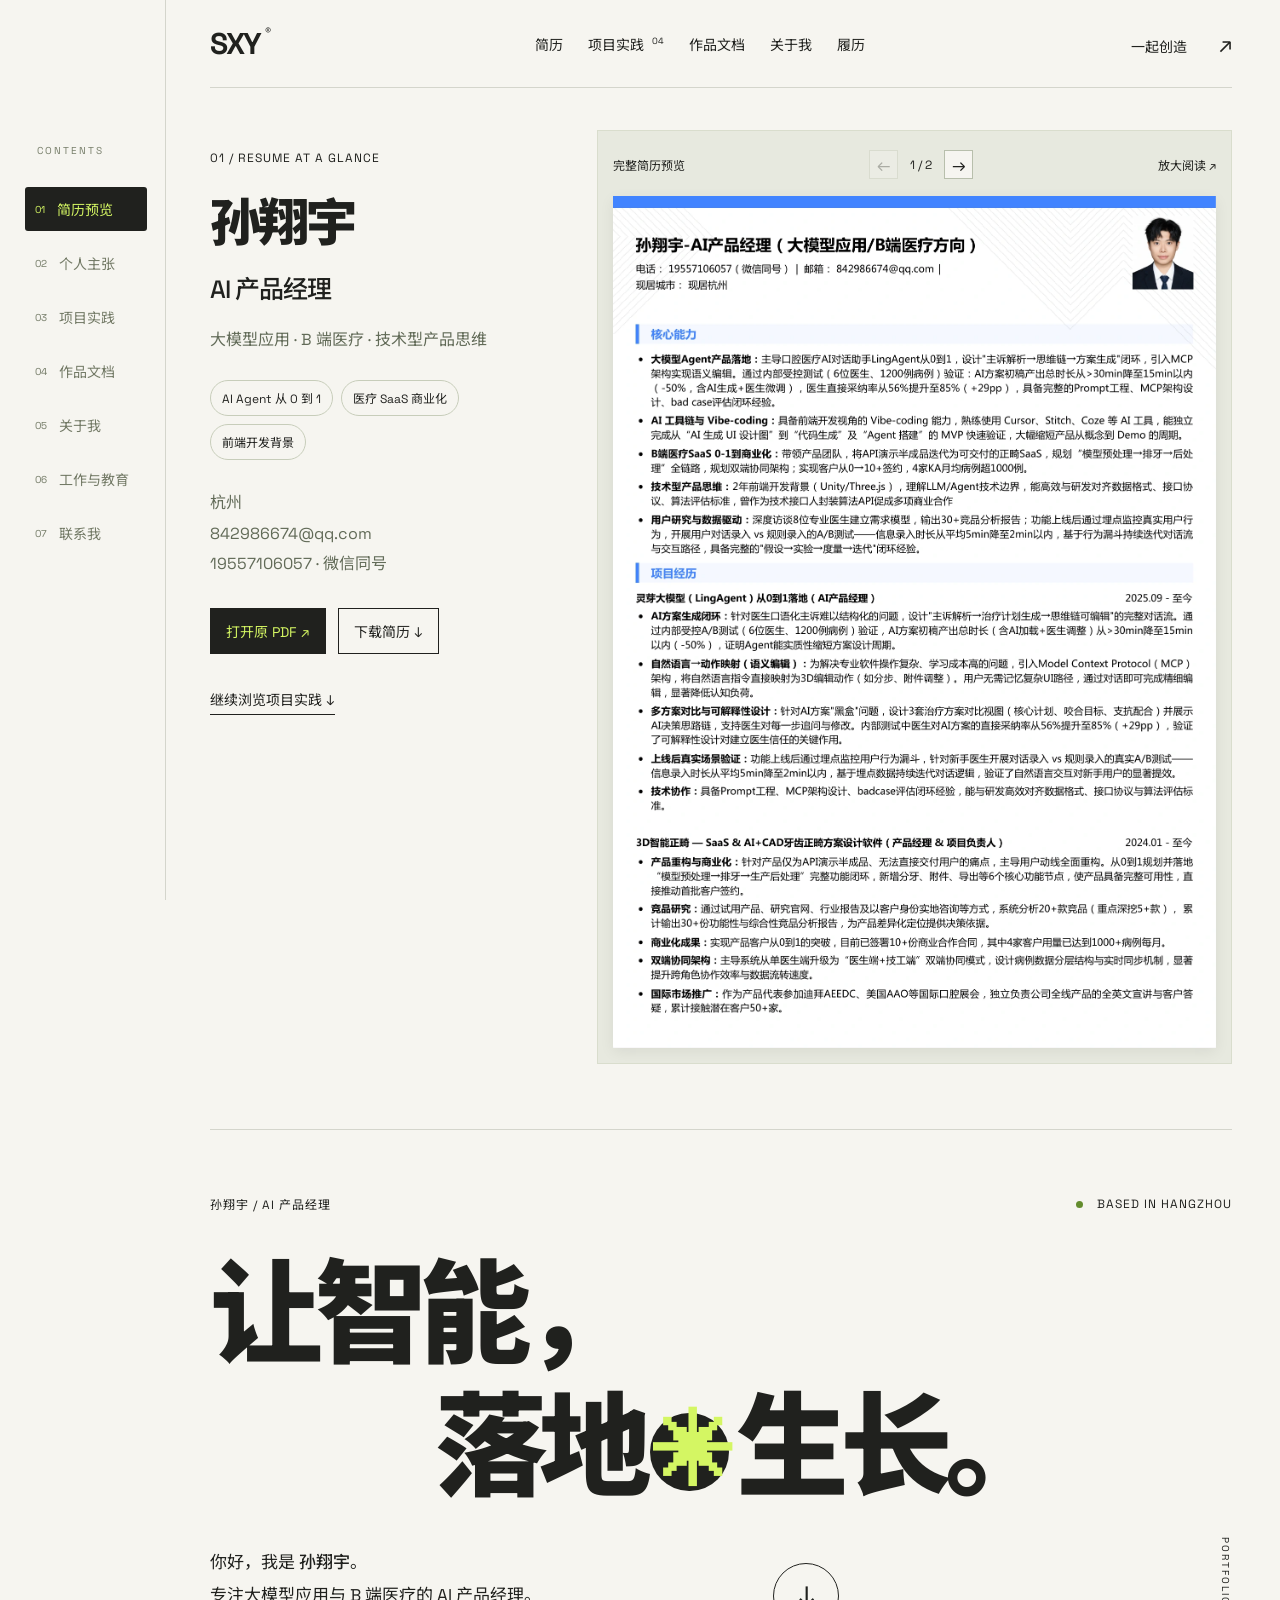
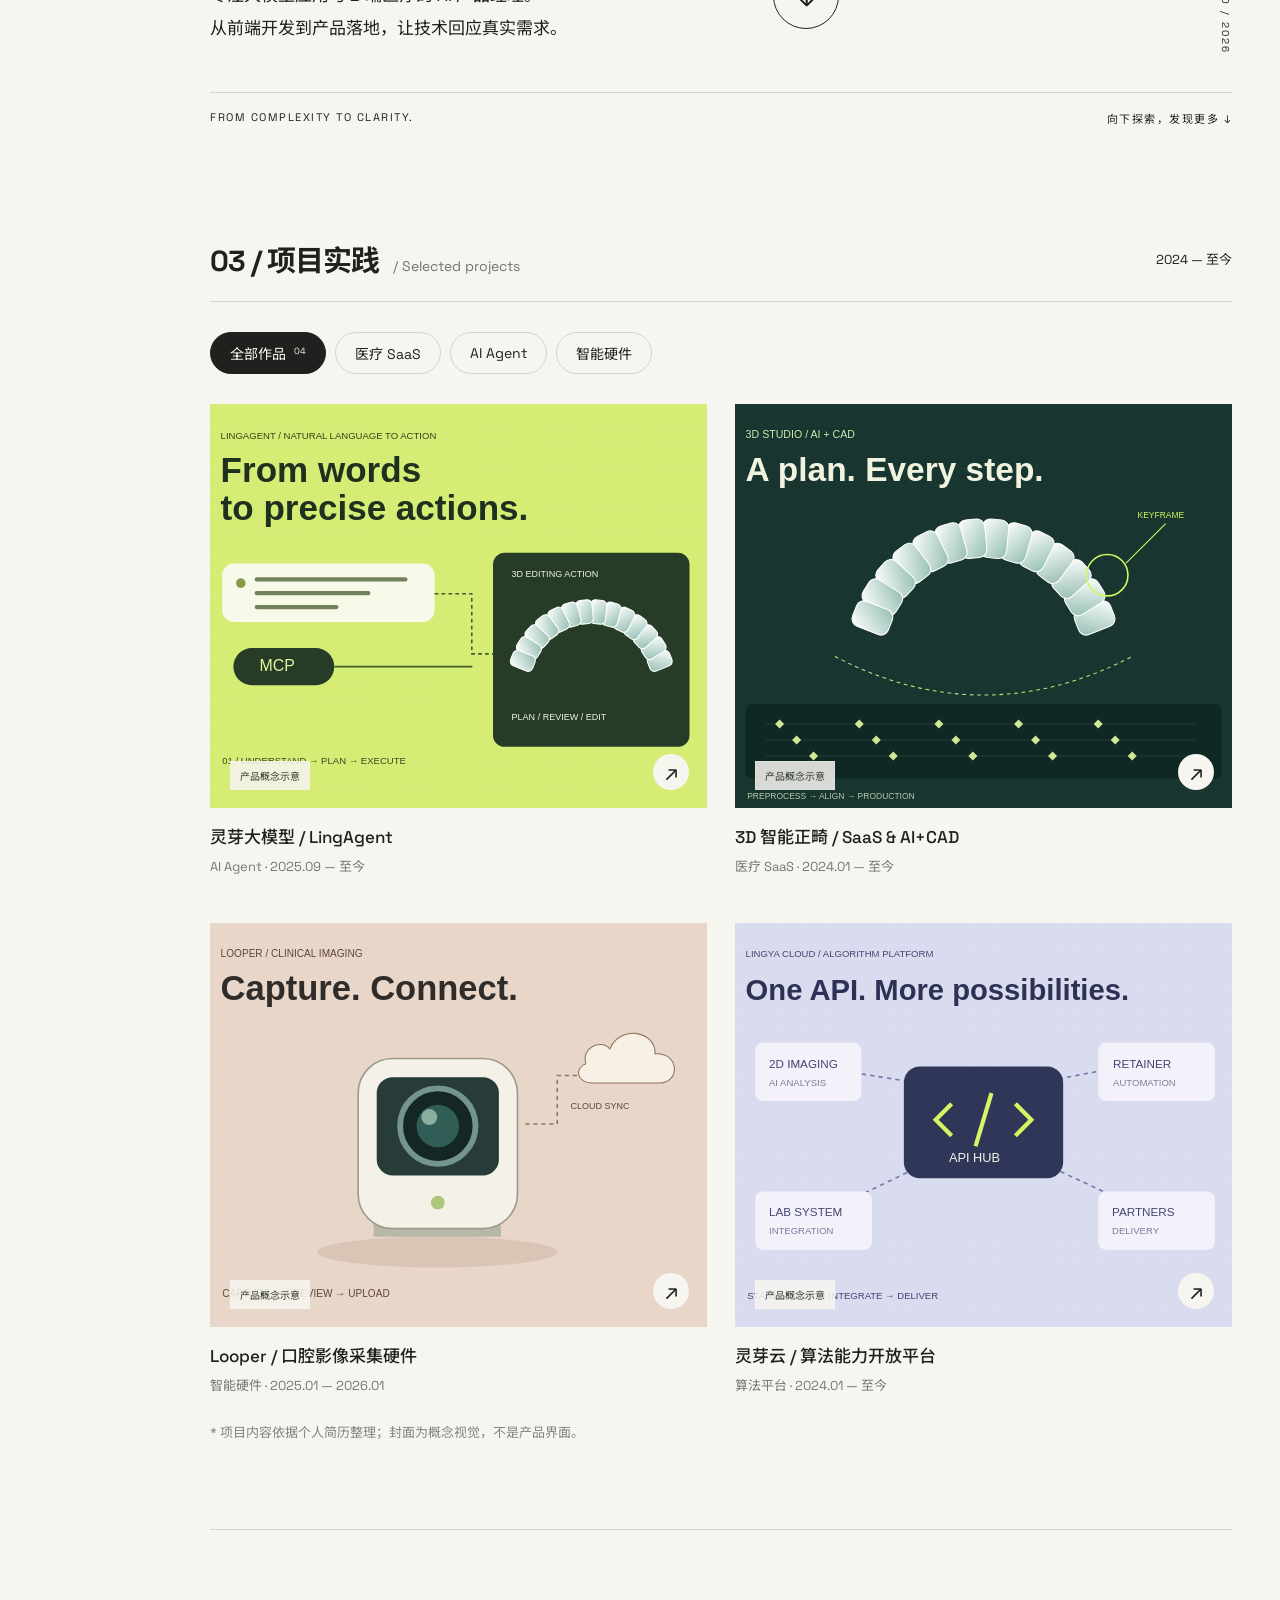
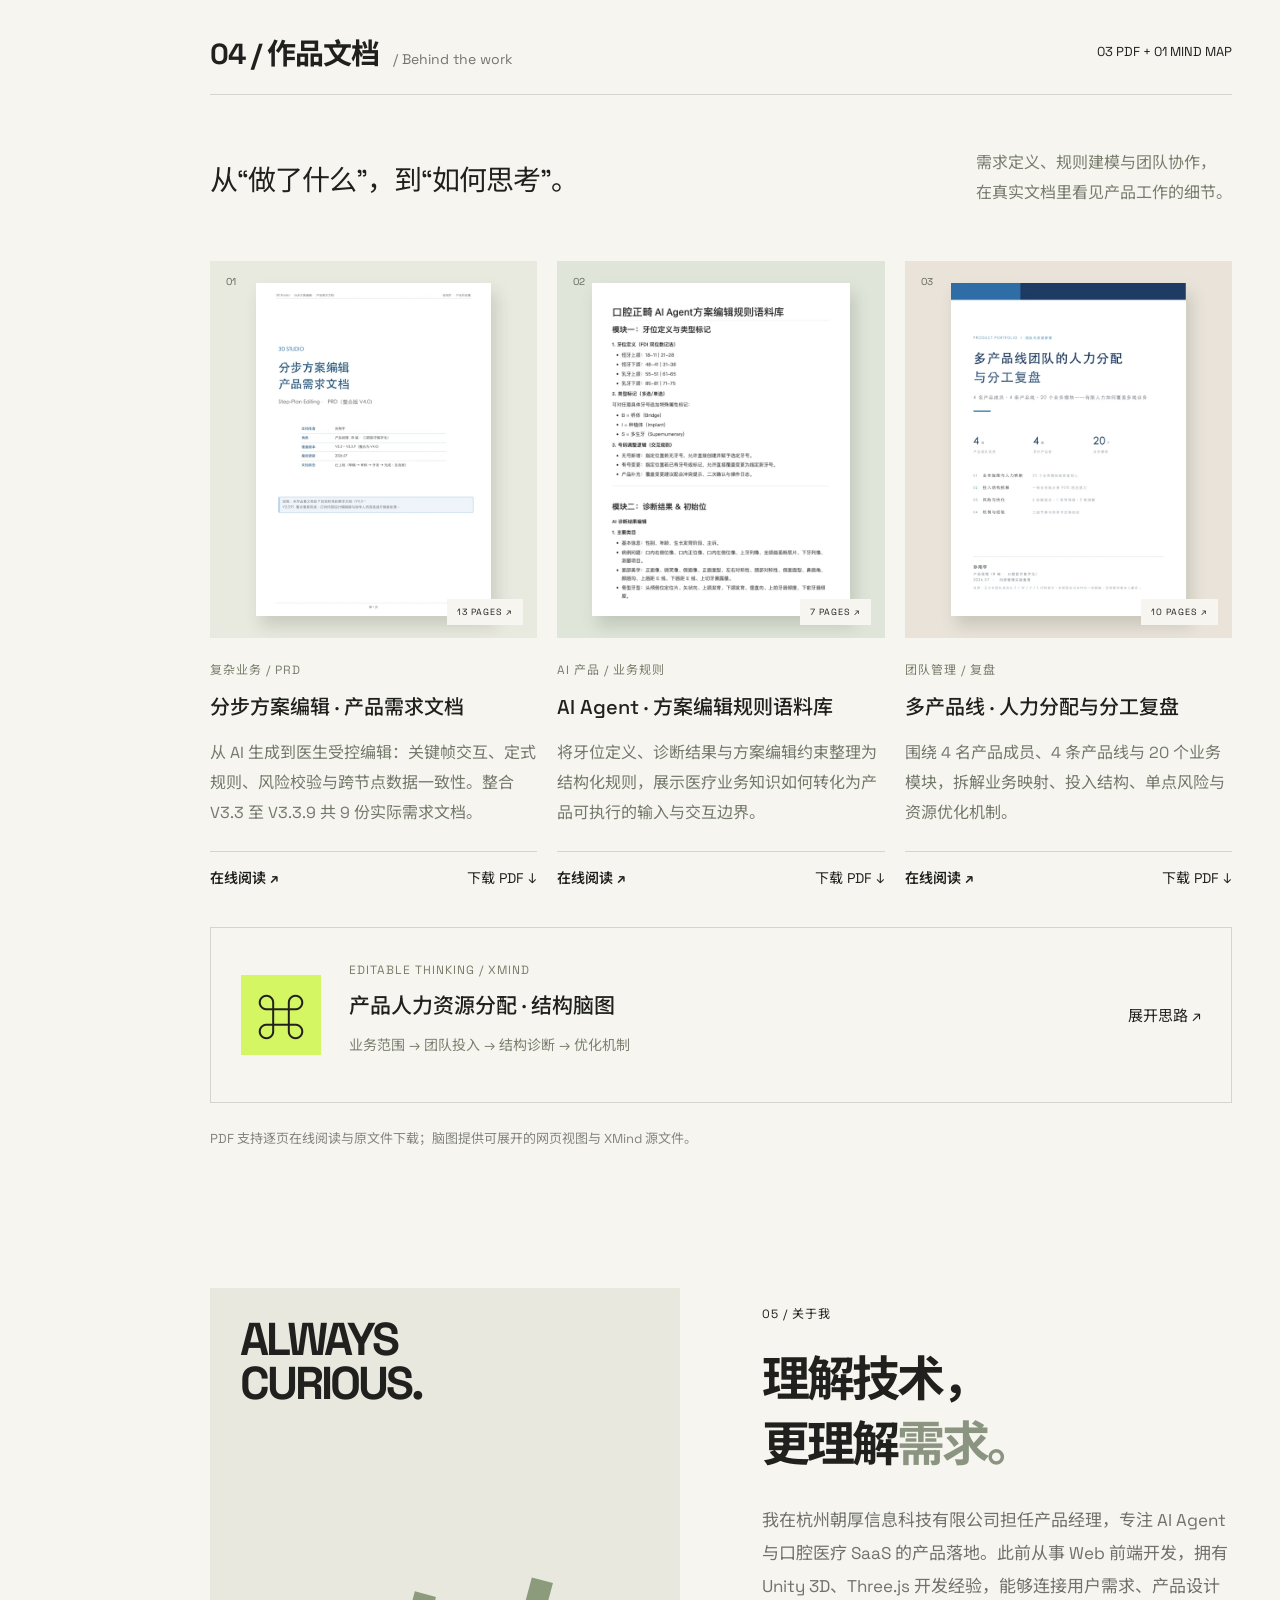
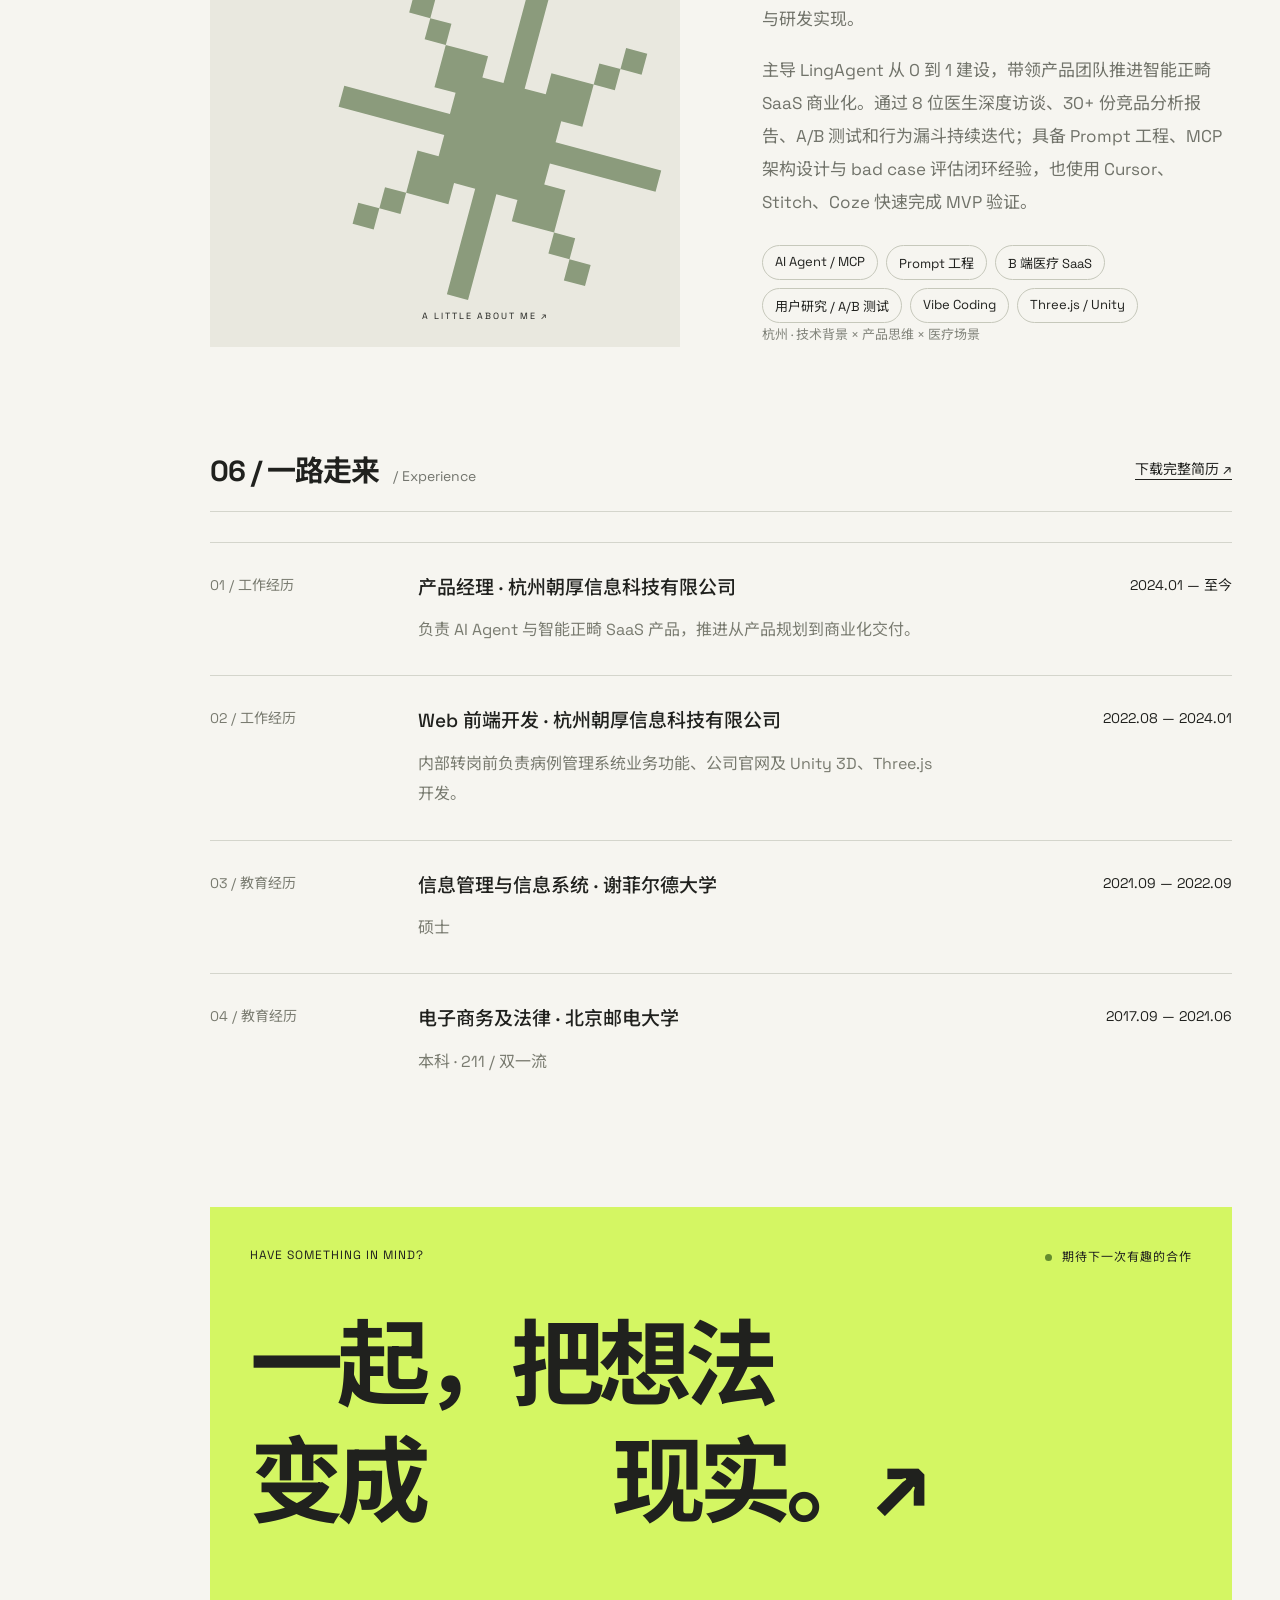
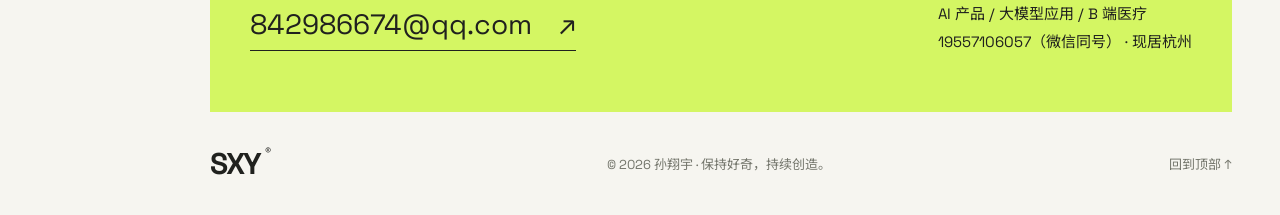
==== commit e832fb4d: "Update portfolio with latest resume and project results" ====
--- a/index.html
+++ b/index.html
@@ -1,11 +1,11 @@
 <!doctype html><html lang="zh-CN"><head><meta charset="UTF-8"><meta name="viewport" content="width=device-width, initial-scale=1"><meta name="description" content="孙翔宇，AI 产品经理，专注大模型应用与 B 端医疗。了解 LingAgent、智能正畸 SaaS 等产品实践与工作经历。"><title>孙翔宇 — AI 产品经理 · 个人作品集</title><link rel="stylesheet" href="style.css"></head><body class="portfolio-home">
 <header><a href="#" class="brand">SXY<span>®</span></a><nav><a href="#resume">简历</a><a href="#work">项目实践 <sup>04</sup></a><a href="#documents">作品文档</a><a href="#about">关于我</a><a href="#experience">履历</a></nav><a class="contact-nav" href="#contact">一起创造 <span>↗</span></a></header>
-<aside class="chapter-nav" aria-label="章节目录"><span class="chapter-label">CONTENTS</span><a href="#resume" class="current" aria-current="location"><span>01</span>简历预览</a><a href="#intro"><span>02</span>个人主张</a><a href="#work"><span>03</span>项目实践</a><a href="#documents"><span>04</span>作品文档</a><a href="#about"><span>05</span>关于我</a><a href="#experience"><span>06</span>工作与教育</a><a href="#contact"><span>07</span>联系我</a></aside><main><section id="resume" class="resume-top"><div class="resume-intro"><span class="eyebrow">01 / RESUME AT A GLANCE</span><h1>孙翔宇<span>AI 产品经理</span></h1><p>大模型应用 · B 端医疗 · 技术型产品思维</p><div class="resume-highlights"><span>AI Agent 从 0 到 1</span><span>医疗 SaaS 商业化</span><span>前端开发背景</span></div><p class="resume-contact">杭州<br><a href="mailto:842986674@qq.com">842986674@qq.com</a><br><a href="tel:19557106057">19557106057</a> · 微信同号</p><div class="resume-actions"><a href="resume.pdf" target="_blank" rel="noopener">打开原 PDF ↗</a><a href="resume.pdf" download="孙翔宇-AI产品经理-简历.pdf">下载简历 ↓</a></div><a class="resume-explore" href="#work">继续浏览项目实践 ↓</a></div><div class="resume-preview"><div class="resume-toolbar"><span>完整简历预览</span><div><button id="resume-prev" aria-label="简历上一页" disabled>←</button><span id="resume-counter" aria-live="polite">1 / 2</span><button id="resume-next" aria-label="简历下一页">→</button></div><a id="resume-full" href="assets/resume-1.webp" target="_blank" rel="noopener">放大阅读 ↗</a></div><a id="resume-image-link" href="assets/resume-1.webp" target="_blank" rel="noopener"><img id="resume-image" src="assets/resume-1.webp" alt="孙翔宇完整简历，第 1 页，共 2 页" fetchpriority="high"></a></div></section><section id="intro" class="hero"><div class="eyebrow"><span>孙翔宇 / AI 产品经理</span><span class="availability"><i></i> BASED IN HANGZHOU</span></div><h1>让智能，<br><span class="second">落地<span class="asterisk">✳</span>生长。</span></h1><div class="hero-bottom"><p>你好，我是 <strong>孙翔宇</strong>。<br>专注大模型应用与 B 端医疗的 AI 产品经理。<br>从前端开发到产品落地，让技术回应真实需求。</p><a href="#work" class="round-link" aria-label="探索项目实践">↓</a><span class="vertical-note">PORTFOLIO / 2026</span></div><div class="hero-caption"><span>FROM COMPLEXITY TO CLARITY.</span><span>向下探索，发现更多 ↓</span></div></section>
+<aside class="chapter-nav" aria-label="章节目录"><span class="chapter-label">CONTENTS</span><a href="#resume" class="current" aria-current="location"><span>01</span>简历预览</a><a href="#intro"><span>02</span>个人主张</a><a href="#work"><span>03</span>项目实践</a><a href="#documents"><span>04</span>作品文档</a><a href="#about"><span>05</span>关于我</a><a href="#experience"><span>06</span>工作与教育</a><a href="#contact"><span>07</span>联系我</a></aside><main><section id="resume" class="resume-top"><div class="resume-intro"><span class="eyebrow">01 / RESUME AT A GLANCE</span><h1>孙翔宇<span>AI 产品经理</span></h1><p>大模型应用 · B 端医疗 · 技术型产品思维</p><div class="resume-highlights"><span>AI Agent 从 0 到 1</span><span>医疗 SaaS 商业化</span><span>前端开发背景</span></div><p class="resume-contact">杭州<br><a href="mailto:842986674@qq.com">842986674@qq.com</a><br><a href="tel:19557106057">19557106057</a> · 微信同号</p><div class="resume-actions"><a href="resume.pdf" target="_blank" rel="noopener">打开原 PDF ↗</a><a href="resume.pdf" download="孙翔宇-大模型应用产品经理.pdf">下载简历 ↓</a></div><a class="resume-explore" href="#work">继续浏览项目实践 ↓</a></div><div class="resume-preview"><div class="resume-toolbar"><span>完整简历预览</span><div><button id="resume-prev" aria-label="简历上一页" disabled>←</button><span id="resume-counter" aria-live="polite">1 / 2</span><button id="resume-next" aria-label="简历下一页">→</button></div><a id="resume-full" href="assets/resume-1.webp" target="_blank" rel="noopener">放大阅读 ↗</a></div><a id="resume-image-link" href="assets/resume-1.webp" target="_blank" rel="noopener"><img id="resume-image" src="assets/resume-1.webp" alt="孙翔宇完整简历，第 1 页，共 2 页" fetchpriority="high"></a></div></section><section id="intro" class="hero"><div class="eyebrow"><span>孙翔宇 / AI 产品经理</span><span class="availability"><i></i> BASED IN HANGZHOU</span></div><h1>让智能，<br><span class="second">落地<span class="asterisk">✳</span>生长。</span></h1><div class="hero-bottom"><p>你好，我是 <strong>孙翔宇</strong>。<br>专注大模型应用与 B 端医疗的 AI 产品经理。<br>从前端开发到产品落地，让技术回应真实需求。</p><a href="#work" class="round-link" aria-label="探索项目实践">↓</a><span class="vertical-note">PORTFOLIO / 2026</span></div><div class="hero-caption"><span>FROM COMPLEXITY TO CLARITY.</span><span>向下探索，发现更多 ↓</span></div></section>
 <section id="work" class="work"><div class="section-heading"><h2>03 / 项目实践<span> / Selected projects</span></h2><span>2024 — 至今</span></div><div class="filters" aria-label="作品分类"><button class="active" data-filter="all">全部作品 <sup>04</sup></button><button data-filter="brand">医疗 SaaS</button><button data-filter="digital">AI Agent</button><button data-filter="art">智能硬件</button></div><div class="projects">
 <button class="project" data-category="digital" data-project="0"><div class="art project-illustration"><img src="assets/lingagent.svg" alt="LingAgent：自然语言对话经 MCP 转换为正畸 3D 编辑动作的概念图" loading="lazy"><span class="concept-label">产品概念示意</span><span class="project-open">↗</span></div><div class="project-meta"><h3>灵芽大模型 / LingAgent</h3><span>AI Agent · 2025.09 — 至今</span></div></button>
 <button class="project" data-category="brand" data-project="1"><div class="art project-illustration"><img src="assets/orthodontics.svg" alt="3D 智能正畸：牙弓模型与关键帧分步时间线的概念图" loading="lazy"><span class="concept-label">产品概念示意</span><span class="project-open">↗</span></div><div class="project-meta"><h3>3D 智能正畸 / SaaS & AI+CAD</h3><span>医疗 SaaS · 2024.01 — 至今</span></div></button>
 <button class="project" data-category="art" data-project="2"><div class="art project-illustration"><img src="assets/looper.svg" alt="Looper：口腔影像采集设备与云端同步流程的概念图" loading="lazy"><span class="concept-label">产品概念示意</span><span class="project-open">↗</span></div><div class="project-meta"><h3>Looper / 口腔影像采集硬件</h3><span>智能硬件 · 2025.01 — 2026.01</span></div></button>
 <button class="project" data-category="brand" data-project="3"><div class="art project-illustration"><img src="assets/cloud-api.svg" alt="灵芽云：影像分析、保持器自动化及合作方接入 API 平台的概念图" loading="lazy"><span class="concept-label">产品概念示意</span><span class="project-open">↗</span></div><div class="project-meta"><h3>灵芽云 / 算法能力开放平台</h3><span>算法平台 · 2024.01 — 至今</span></div></button></div><p class="demo-note">* 项目内容依据个人简历整理；封面为概念视觉，不是产品界面。</p></section>
-<section id="documents" class="document-library"><div class="section-heading"><h2>04 / 作品文档<span> / Behind the work</span></h2><span>03 PDF + 01 MIND MAP</span></div><div class="library-intro"><p>从“做了什么”，到“如何思考”。</p><span>需求定义、规则建模与团队协作，<br>在真实文档里看见产品工作的细节。</span></div><div class="document-grid" id="document-grid"></div><a class="mindmap-card" href="reader.html?doc=team-map"><span class="map-icon" aria-hidden="true">⌘</span><div><span class="doc-kicker">EDITABLE THINKING / XMIND</span><h3>产品人力资源分配 · 结构脑图</h3><p>业务范围 → 团队投入 → 结构诊断 → 优化机制</p></div><span class="map-action">展开思路 ↗</span></a><p class="demo-note">PDF 支持逐页在线阅读与原文件下载；脑图提供可展开的网页视图与 XMind 源文件。</p></section><section id="about" class="about"><div class="about-art"><span>ALWAYS<br>CURIOUS.</span><div class="abstract-flower">✳</div><small>A LITTLE ABOUT ME ↗</small></div><div class="about-copy"><div class="eyebrow">05 / 关于我</div><h2>理解技术，<br>更理解<span>需求。</span></h2><p>我在杭州朝厚信息科技有限公司担任产品经理，专注 AI Agent 与口腔医疗 SaaS 的产品落地。此前从事 Web 前端开发，拥有 Unity 3D、Three.js 开发经验，能够连接用户需求、产品设计与研发实现。</p><p>主导 LingAgent 从 0 到 1 建设，带领 4 人产品团队推进智能正畸 SaaS 商业化。通过医生访谈、竞品研究、A/B 测试和行为漏斗持续迭代；也使用 Cursor、Stitch、Coze 快速完成 MVP 验证。</p><div class="skills"><span>AI Agent / MCP</span><span>Prompt 工程</span><span>B 端医疗 SaaS</span><span>用户研究 / A/B 测试</span><span>Vibe Coding</span><span>Three.js / Unity</span></div><small class="demo-note">杭州 · 技术背景 × 产品思维 × 医疗场景</small></div></section>
-<section id="experience" class="experience"><div class="section-heading"><h2>06 / 一路走来<span> / Experience</span></h2><a href="resume.pdf" download="孙翔宇-AI产品经理-简历.pdf" class="text-button">下载完整简历 ↗</a></div><div class="resume-row"><span>01 / 工作经历</span><div><h3>产品经理 · 杭州朝厚信息科技有限公司</h3><p>负责 AI Agent 与智能正畸 SaaS 产品，推进从产品规划到商业化交付。</p></div><time>2024.01 — 至今</time></div><div class="resume-row"><span>02 / 工作经历</span><div><h3>Web 前端开发 · 杭州朝厚信息科技有限公司</h3><p>内部转岗前负责病例管理系统业务功能、公司官网及 Unity 3D、Three.js 开发。</p></div><time>2022.08 — 2024.01</time></div><div class="resume-row"><span>03 / 教育经历</span><div><h3>信息管理与信息系统 · 谢菲尔德大学</h3><p>硕士</p></div><time>2021.09 — 2022.09</time></div><div class="resume-row"><span>04 / 教育经历</span><div><h3>电子商务及法律 · 北京邮电大学</h3><p>本科 · 211 / 双一流</p></div><time>2017.09 — 2021.06</time></div></section>
+<section id="documents" class="document-library"><div class="section-heading"><h2>04 / 作品文档<span> / Behind the work</span></h2><span>03 PDF + 01 MIND MAP</span></div><div class="library-intro"><p>从“做了什么”，到“如何思考”。</p><span>需求定义、规则建模与团队协作，<br>在真实文档里看见产品工作的细节。</span></div><div class="document-grid" id="document-grid"></div><a class="mindmap-card" href="reader.html?doc=team-map"><span class="map-icon" aria-hidden="true">⌘</span><div><span class="doc-kicker">EDITABLE THINKING / XMIND</span><h3>产品人力资源分配 · 结构脑图</h3><p>业务范围 → 团队投入 → 结构诊断 → 优化机制</p></div><span class="map-action">展开思路 ↗</span></a><p class="demo-note">PDF 支持逐页在线阅读与原文件下载；脑图提供可展开的网页视图与 XMind 源文件。</p></section><section id="about" class="about"><div class="about-art"><span>ALWAYS<br>CURIOUS.</span><div class="abstract-flower">✳</div><small>A LITTLE ABOUT ME ↗</small></div><div class="about-copy"><div class="eyebrow">05 / 关于我</div><h2>理解技术，<br>更理解<span>需求。</span></h2><p>我在杭州朝厚信息科技有限公司担任产品经理，专注 AI Agent 与口腔医疗 SaaS 的产品落地。此前从事 Web 前端开发，拥有 Unity 3D、Three.js 开发经验，能够连接用户需求、产品设计与研发实现。</p><p>主导 LingAgent 从 0 到 1 建设，带领产品团队推进智能正畸 SaaS 商业化。通过 8 位医生深度访谈、30+ 份竞品分析报告、A/B 测试和行为漏斗持续迭代；具备 Prompt 工程、MCP 架构设计与 bad case 评估闭环经验，也使用 Cursor、Stitch、Coze 快速完成 MVP 验证。</p><div class="skills"><span>AI Agent / MCP</span><span>Prompt 工程</span><span>B 端医疗 SaaS</span><span>用户研究 / A/B 测试</span><span>Vibe Coding</span><span>Three.js / Unity</span></div><small class="demo-note">杭州 · 技术背景 × 产品思维 × 医疗场景</small></div></section>
+<section id="experience" class="experience"><div class="section-heading"><h2>06 / 一路走来<span> / Experience</span></h2><a href="resume.pdf" download="孙翔宇-大模型应用产品经理.pdf" class="text-button">下载完整简历 ↗</a></div><div class="resume-row"><span>01 / 工作经历</span><div><h3>产品经理 · 杭州朝厚信息科技有限公司</h3><p>负责 AI Agent 与智能正畸 SaaS 产品，推进从产品规划到商业化交付。</p></div><time>2024.01 — 至今</time></div><div class="resume-row"><span>02 / 工作经历</span><div><h3>Web 前端开发 · 杭州朝厚信息科技有限公司</h3><p>内部转岗前负责病例管理系统业务功能、公司官网及 Unity 3D、Three.js 开发。</p></div><time>2022.08 — 2024.01</time></div><div class="resume-row"><span>03 / 教育经历</span><div><h3>信息管理与信息系统 · 谢菲尔德大学</h3><p>硕士</p></div><time>2021.09 — 2022.09</time></div><div class="resume-row"><span>04 / 教育经历</span><div><h3>电子商务及法律 · 北京邮电大学</h3><p>本科 · 211 / 双一流</p></div><time>2017.09 — 2021.06</time></div></section>
 <section id="contact" class="contact"><div class="eyebrow"><span>HAVE SOMETHING IN MIND?</span><span><i></i> 期待下一次有趣的合作</span></div><h2>一起，把想法<br>变成<span>现实。↗</span></h2><div class="contact-bottom"><a class="email-link" href="mailto:842986674@qq.com">842986674@qq.com <span>↗</span></a><p>AI 产品 / 大模型应用 / B 端医疗<br><a href="tel:19557106057">19557106057</a>（微信同号） · 现居杭州</p></div></section></main><footer><a href="#" class="brand">SXY<span>®</span></a><span>© 2026 孙翔宇 · 保持好奇，持续创造。</span><a href="#">回到顶部 ↑</a></footer><dialog id="project-dialog"><button class="close" aria-label="关闭作品详情">×</button><div id="detail-art"></div><div class="detail-copy"><span id="detail-category"></span><h2 id="detail-title"></h2><p id="detail-description"></p><div id="project-documents"></div><div class="detail-grid"><div><small>项目性质</small><p>真实产品实践</p></div><div><small>负责范围</small><p id="detail-scope"></p></div></div><p class="demo-note">依据个人简历整理，项目封面为概念视觉。</p></div></dialog><div id="toast" role="status"></div><script src="documents.js"></script><script src="app.js"></script><script src="library.js"></script><script src="navigation.js"></script></body></html>
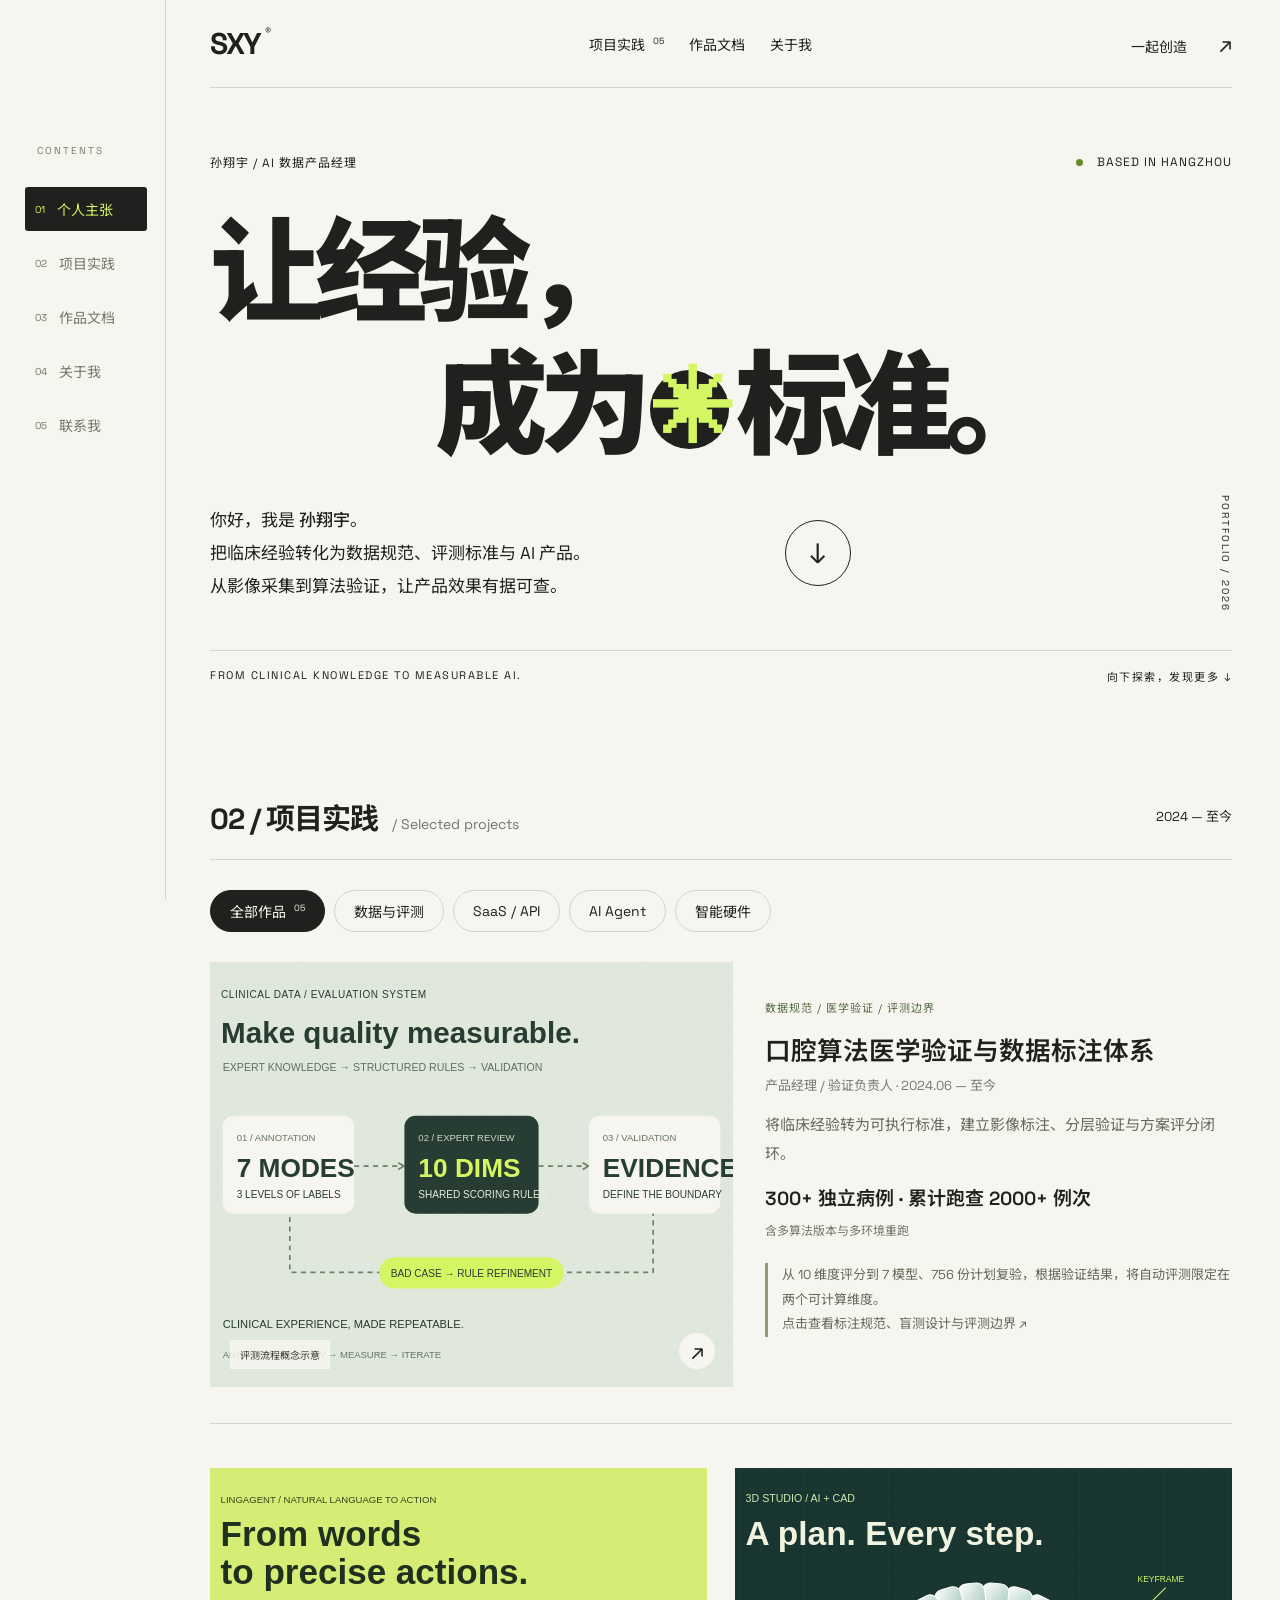
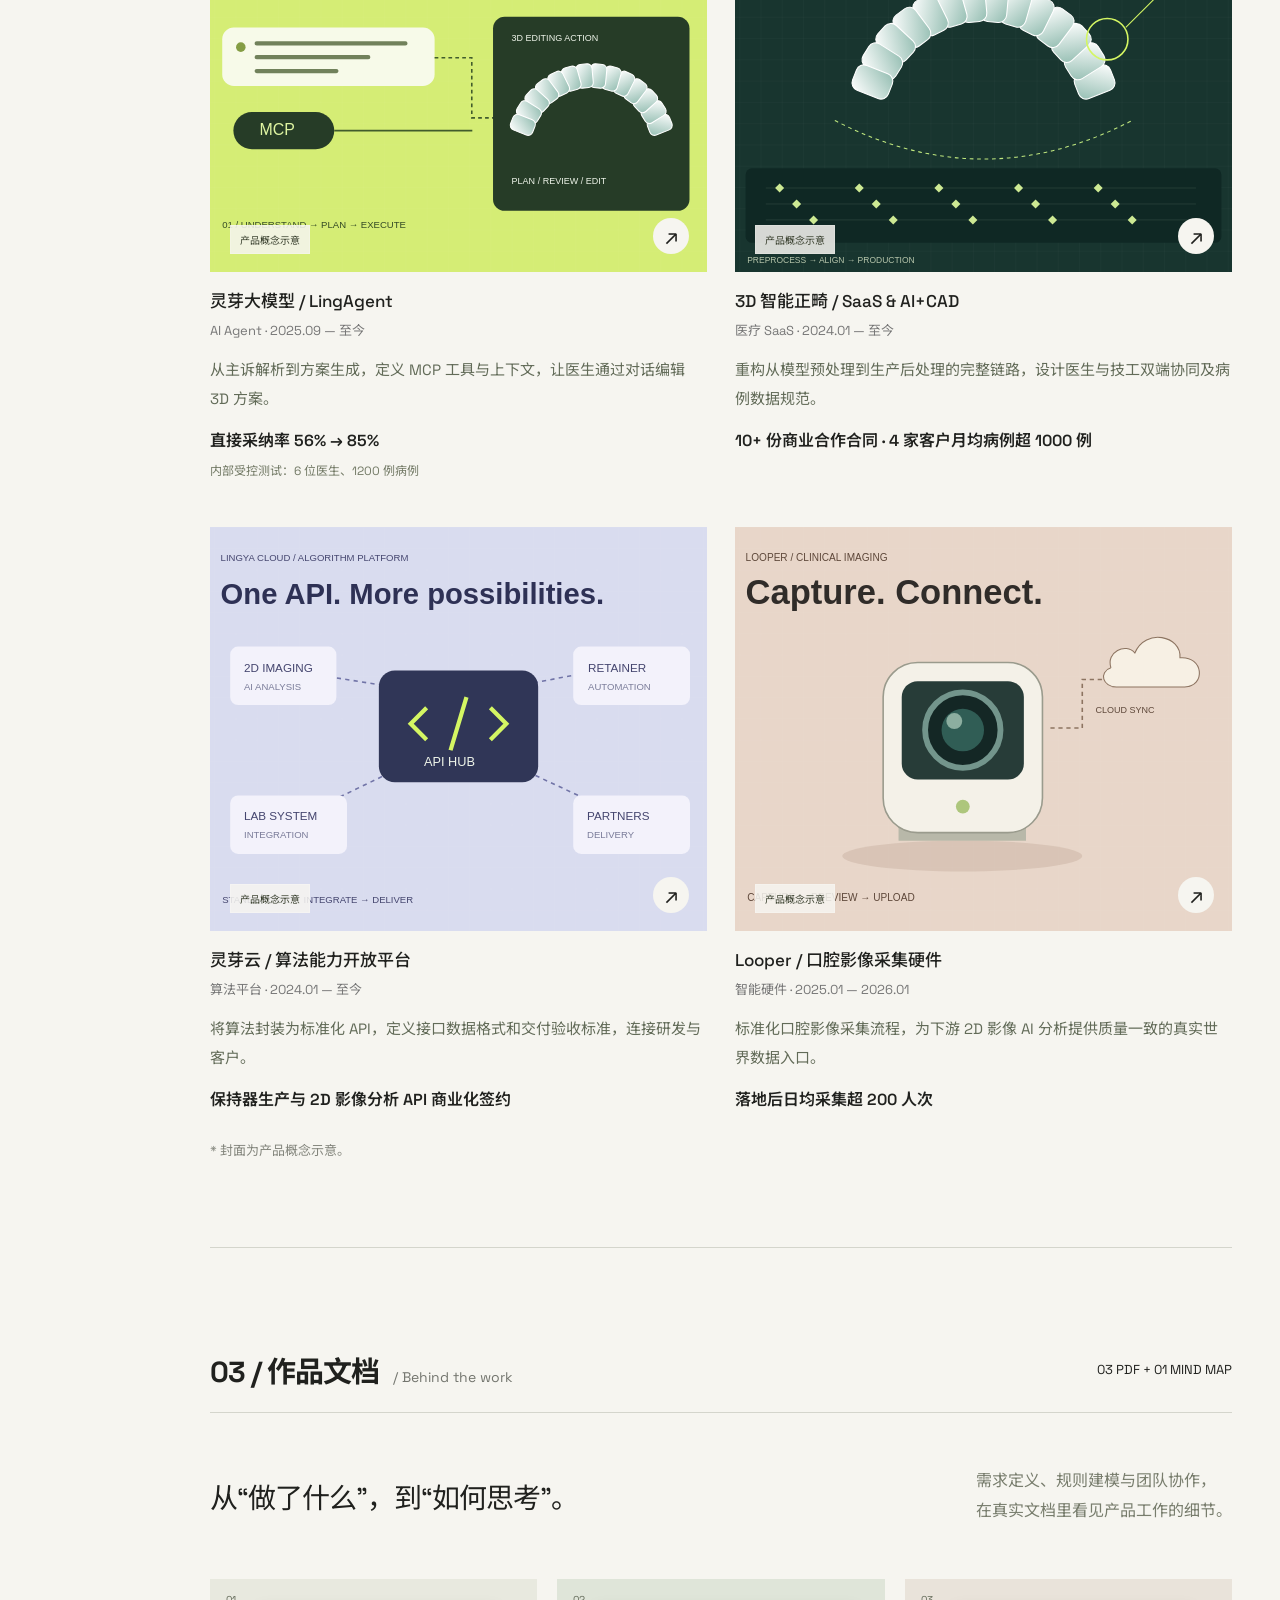
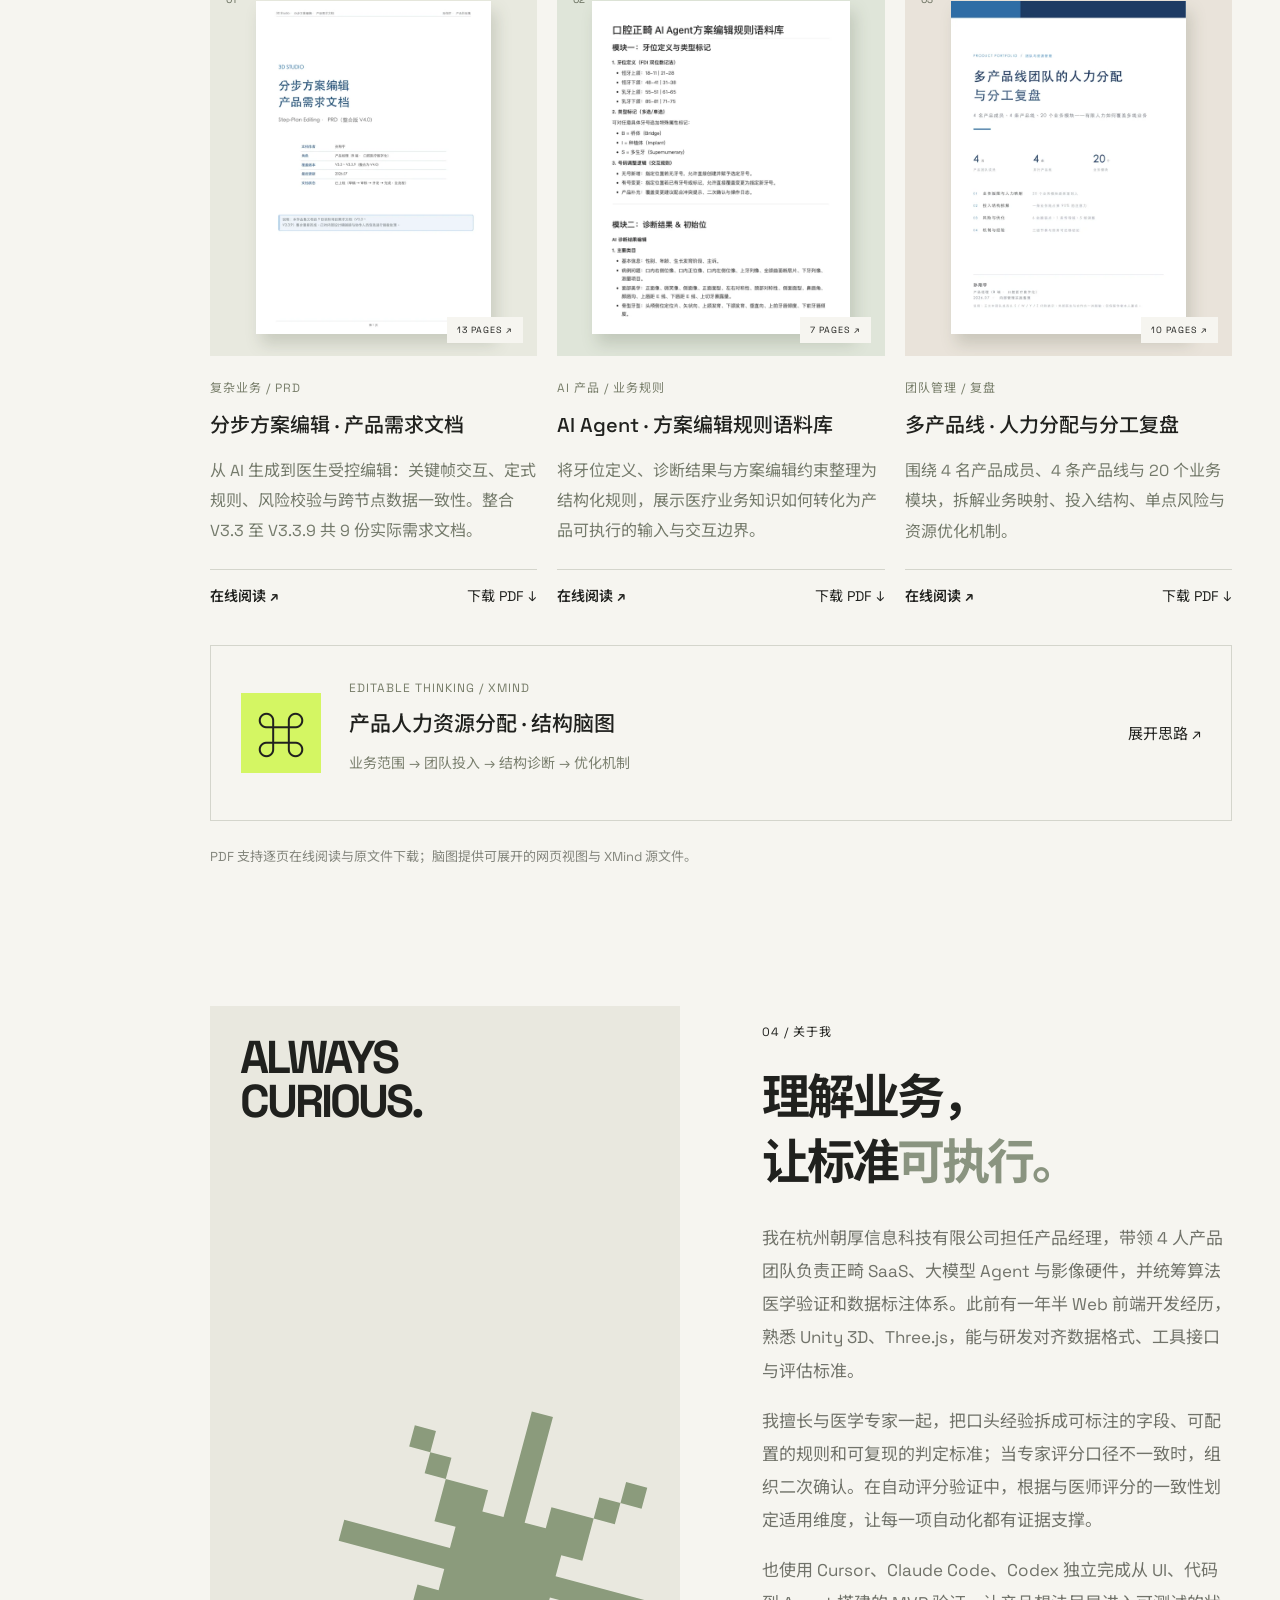
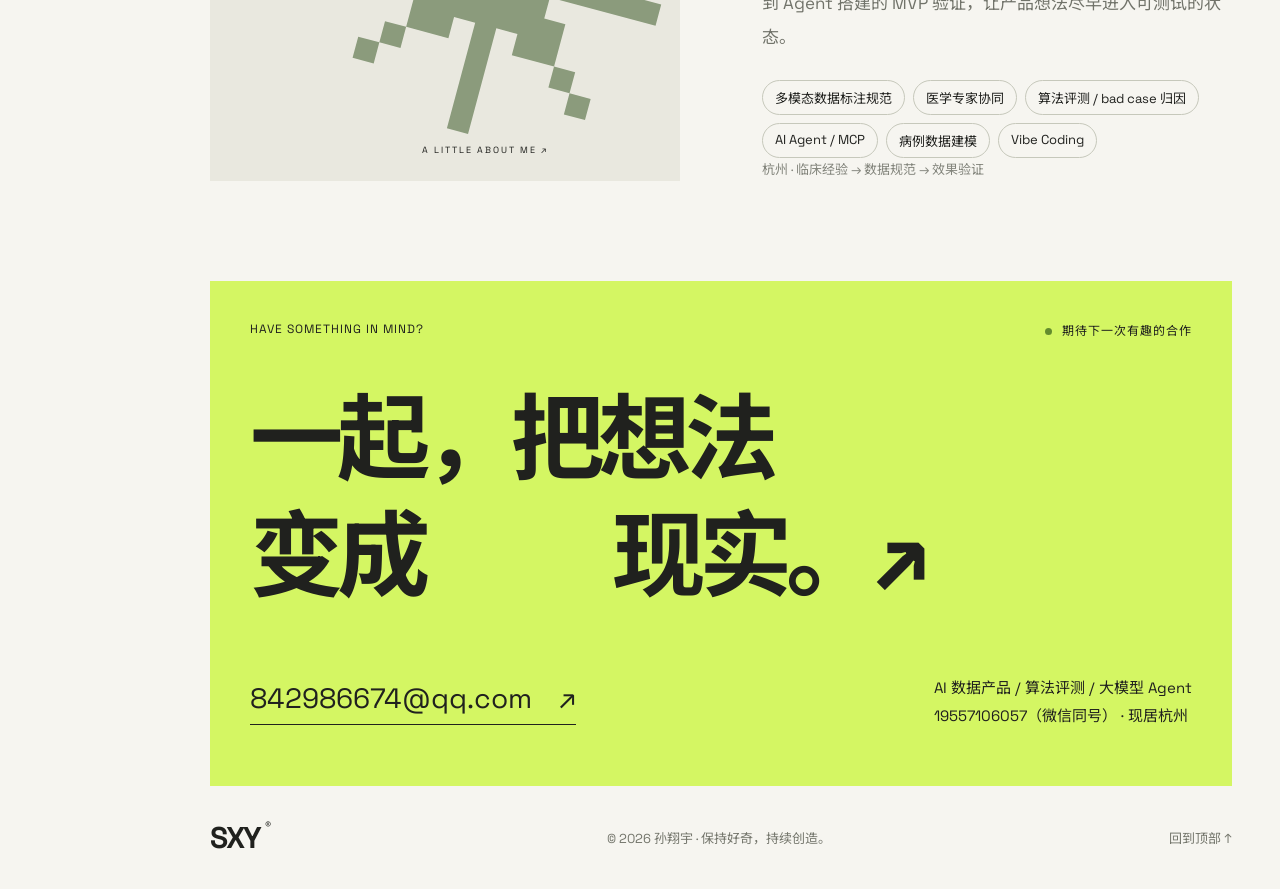
==== commit 456c72bd: "Refocus portfolio on AI data products and remove resume" ====
--- a/index.html
+++ b/index.html
@@ -1,11 +1,14 @@
-<!doctype html><html lang="zh-CN"><head><meta charset="UTF-8"><meta name="viewport" content="width=device-width, initial-scale=1"><meta name="description" content="孙翔宇，AI 产品经理，专注大模型应用与 B 端医疗。了解 LingAgent、智能正畸 SaaS 等产品实践与工作经历。"><title>孙翔宇 — AI 产品经理 · 个人作品集</title><link rel="stylesheet" href="style.css"></head><body class="portfolio-home">
-<header><a href="#" class="brand">SXY<span>®</span></a><nav><a href="#resume">简历</a><a href="#work">项目实践 <sup>04</sup></a><a href="#documents">作品文档</a><a href="#about">关于我</a><a href="#experience">履历</a></nav><a class="contact-nav" href="#contact">一起创造 <span>↗</span></a></header>
-<aside class="chapter-nav" aria-label="章节目录"><span class="chapter-label">CONTENTS</span><a href="#resume" class="current" aria-current="location"><span>01</span>简历预览</a><a href="#intro"><span>02</span>个人主张</a><a href="#work"><span>03</span>项目实践</a><a href="#documents"><span>04</span>作品文档</a><a href="#about"><span>05</span>关于我</a><a href="#experience"><span>06</span>工作与教育</a><a href="#contact"><span>07</span>联系我</a></aside><main><section id="resume" class="resume-top"><div class="resume-intro"><span class="eyebrow">01 / RESUME AT A GLANCE</span><h1>孙翔宇<span>AI 产品经理</span></h1><p>大模型应用 · B 端医疗 · 技术型产品思维</p><div class="resume-highlights"><span>AI Agent 从 0 到 1</span><span>医疗 SaaS 商业化</span><span>前端开发背景</span></div><p class="resume-contact">杭州<br><a href="mailto:842986674@qq.com">842986674@qq.com</a><br><a href="tel:19557106057">19557106057</a> · 微信同号</p><div class="resume-actions"><a href="resume.pdf" target="_blank" rel="noopener">打开原 PDF ↗</a><a href="resume.pdf" download="孙翔宇-大模型应用产品经理.pdf">下载简历 ↓</a></div><a class="resume-explore" href="#work">继续浏览项目实践 ↓</a></div><div class="resume-preview"><div class="resume-toolbar"><span>完整简历预览</span><div><button id="resume-prev" aria-label="简历上一页" disabled>←</button><span id="resume-counter" aria-live="polite">1 / 2</span><button id="resume-next" aria-label="简历下一页">→</button></div><a id="resume-full" href="assets/resume-1.webp" target="_blank" rel="noopener">放大阅读 ↗</a></div><a id="resume-image-link" href="assets/resume-1.webp" target="_blank" rel="noopener"><img id="resume-image" src="assets/resume-1.webp" alt="孙翔宇完整简历，第 1 页，共 2 页" fetchpriority="high"></a></div></section><section id="intro" class="hero"><div class="eyebrow"><span>孙翔宇 / AI 产品经理</span><span class="availability"><i></i> BASED IN HANGZHOU</span></div><h1>让智能，<br><span class="second">落地<span class="asterisk">✳</span>生长。</span></h1><div class="hero-bottom"><p>你好，我是 <strong>孙翔宇</strong>。<br>专注大模型应用与 B 端医疗的 AI 产品经理。<br>从前端开发到产品落地，让技术回应真实需求。</p><a href="#work" class="round-link" aria-label="探索项目实践">↓</a><span class="vertical-note">PORTFOLIO / 2026</span></div><div class="hero-caption"><span>FROM COMPLEXITY TO CLARITY.</span><span>向下探索，发现更多 ↓</span></div></section>
-<section id="work" class="work"><div class="section-heading"><h2>03 / 项目实践<span> / Selected projects</span></h2><span>2024 — 至今</span></div><div class="filters" aria-label="作品分类"><button class="active" data-filter="all">全部作品 <sup>04</sup></button><button data-filter="brand">医疗 SaaS</button><button data-filter="digital">AI Agent</button><button data-filter="art">智能硬件</button></div><div class="projects">
-<button class="project" data-category="digital" data-project="0"><div class="art project-illustration"><img src="assets/lingagent.svg" alt="LingAgent：自然语言对话经 MCP 转换为正畸 3D 编辑动作的概念图" loading="lazy"><span class="concept-label">产品概念示意</span><span class="project-open">↗</span></div><div class="project-meta"><h3>灵芽大模型 / LingAgent</h3><span>AI Agent · 2025.09 — 至今</span></div></button>
-<button class="project" data-category="brand" data-project="1"><div class="art project-illustration"><img src="assets/orthodontics.svg" alt="3D 智能正畸：牙弓模型与关键帧分步时间线的概念图" loading="lazy"><span class="concept-label">产品概念示意</span><span class="project-open">↗</span></div><div class="project-meta"><h3>3D 智能正畸 / SaaS & AI+CAD</h3><span>医疗 SaaS · 2024.01 — 至今</span></div></button>
-<button class="project" data-category="art" data-project="2"><div class="art project-illustration"><img src="assets/looper.svg" alt="Looper：口腔影像采集设备与云端同步流程的概念图" loading="lazy"><span class="concept-label">产品概念示意</span><span class="project-open">↗</span></div><div class="project-meta"><h3>Looper / 口腔影像采集硬件</h3><span>智能硬件 · 2025.01 — 2026.01</span></div></button>
-<button class="project" data-category="brand" data-project="3"><div class="art project-illustration"><img src="assets/cloud-api.svg" alt="灵芽云：影像分析、保持器自动化及合作方接入 API 平台的概念图" loading="lazy"><span class="concept-label">产品概念示意</span><span class="project-open">↗</span></div><div class="project-meta"><h3>灵芽云 / 算法能力开放平台</h3><span>算法平台 · 2024.01 — 至今</span></div></button></div><p class="demo-note">* 项目内容依据个人简历整理；封面为概念视觉，不是产品界面。</p></section>
-<section id="documents" class="document-library"><div class="section-heading"><h2>04 / 作品文档<span> / Behind the work</span></h2><span>03 PDF + 01 MIND MAP</span></div><div class="library-intro"><p>从“做了什么”，到“如何思考”。</p><span>需求定义、规则建模与团队协作，<br>在真实文档里看见产品工作的细节。</span></div><div class="document-grid" id="document-grid"></div><a class="mindmap-card" href="reader.html?doc=team-map"><span class="map-icon" aria-hidden="true">⌘</span><div><span class="doc-kicker">EDITABLE THINKING / XMIND</span><h3>产品人力资源分配 · 结构脑图</h3><p>业务范围 → 团队投入 → 结构诊断 → 优化机制</p></div><span class="map-action">展开思路 ↗</span></a><p class="demo-note">PDF 支持逐页在线阅读与原文件下载；脑图提供可展开的网页视图与 XMind 源文件。</p></section><section id="about" class="about"><div class="about-art"><span>ALWAYS<br>CURIOUS.</span><div class="abstract-flower">✳</div><small>A LITTLE ABOUT ME ↗</small></div><div class="about-copy"><div class="eyebrow">05 / 关于我</div><h2>理解技术，<br>更理解<span>需求。</span></h2><p>我在杭州朝厚信息科技有限公司担任产品经理，专注 AI Agent 与口腔医疗 SaaS 的产品落地。此前从事 Web 前端开发，拥有 Unity 3D、Three.js 开发经验，能够连接用户需求、产品设计与研发实现。</p><p>主导 LingAgent 从 0 到 1 建设，带领产品团队推进智能正畸 SaaS 商业化。通过 8 位医生深度访谈、30+ 份竞品分析报告、A/B 测试和行为漏斗持续迭代；具备 Prompt 工程、MCP 架构设计与 bad case 评估闭环经验，也使用 Cursor、Stitch、Coze 快速完成 MVP 验证。</p><div class="skills"><span>AI Agent / MCP</span><span>Prompt 工程</span><span>B 端医疗 SaaS</span><span>用户研究 / A/B 测试</span><span>Vibe Coding</span><span>Three.js / Unity</span></div><small class="demo-note">杭州 · 技术背景 × 产品思维 × 医疗场景</small></div></section>
-<section id="experience" class="experience"><div class="section-heading"><h2>06 / 一路走来<span> / Experience</span></h2><a href="resume.pdf" download="孙翔宇-大模型应用产品经理.pdf" class="text-button">下载完整简历 ↗</a></div><div class="resume-row"><span>01 / 工作经历</span><div><h3>产品经理 · 杭州朝厚信息科技有限公司</h3><p>负责 AI Agent 与智能正畸 SaaS 产品，推进从产品规划到商业化交付。</p></div><time>2024.01 — 至今</time></div><div class="resume-row"><span>02 / 工作经历</span><div><h3>Web 前端开发 · 杭州朝厚信息科技有限公司</h3><p>内部转岗前负责病例管理系统业务功能、公司官网及 Unity 3D、Three.js 开发。</p></div><time>2022.08 — 2024.01</time></div><div class="resume-row"><span>03 / 教育经历</span><div><h3>信息管理与信息系统 · 谢菲尔德大学</h3><p>硕士</p></div><time>2021.09 — 2022.09</time></div><div class="resume-row"><span>04 / 教育经历</span><div><h3>电子商务及法律 · 北京邮电大学</h3><p>本科 · 211 / 双一流</p></div><time>2017.09 — 2021.06</time></div></section>
-<section id="contact" class="contact"><div class="eyebrow"><span>HAVE SOMETHING IN MIND?</span><span><i></i> 期待下一次有趣的合作</span></div><h2>一起，把想法<br>变成<span>现实。↗</span></h2><div class="contact-bottom"><a class="email-link" href="mailto:842986674@qq.com">842986674@qq.com <span>↗</span></a><p>AI 产品 / 大模型应用 / B 端医疗<br><a href="tel:19557106057">19557106057</a>（微信同号） · 现居杭州</p></div></section></main><footer><a href="#" class="brand">SXY<span>®</span></a><span>© 2026 孙翔宇 · 保持好奇，持续创造。</span><a href="#">回到顶部 ↑</a></footer><dialog id="project-dialog"><button class="close" aria-label="关闭作品详情">×</button><div id="detail-art"></div><div class="detail-copy"><span id="detail-category"></span><h2 id="detail-title"></h2><p id="detail-description"></p><div id="project-documents"></div><div class="detail-grid"><div><small>项目性质</small><p>真实产品实践</p></div><div><small>负责范围</small><p id="detail-scope"></p></div></div><p class="demo-note">依据个人简历整理，项目封面为概念视觉。</p></div></dialog><div id="toast" role="status"></div><script src="documents.js"></script><script src="app.js"></script><script src="library.js"></script><script src="navigation.js"></script></body></html>
+<!doctype html><html lang="zh-CN"><head><meta charset="UTF-8"><meta name="viewport" content="width=device-width, initial-scale=1"><meta name="description" content="孙翔宇，AI 数据产品经理，专注医疗影像数据规范、算法评测与大模型 Agent。查看医学验证、LingAgent 与正畸 SaaS 的产品实践及作品文档。"><title>孙翔宇 — AI 数据产品经理 · 个人作品集</title><link rel="stylesheet" href="style.css"></head><body class="portfolio-home">
+<header><a href="#" class="brand">SXY<span>®</span></a><nav><a href="#work">项目实践 <sup>05</sup></a><a href="#documents">作品文档</a><a href="#about">关于我</a></nav><a class="contact-nav" href="#contact">一起创造 <span>↗</span></a></header>
+<aside class="chapter-nav" aria-label="章节目录"><span class="chapter-label">CONTENTS</span><a href="#intro" class="current" aria-current="location"><span>01</span>个人主张</a><a href="#work"><span>02</span>项目实践</a><a href="#documents"><span>03</span>作品文档</a><a href="#about"><span>04</span>关于我</a><a href="#contact"><span>05</span>联系我</a></aside><main><section id="intro" class="hero"><div class="eyebrow"><span>孙翔宇 / AI 数据产品经理</span><span class="availability"><i></i> BASED IN HANGZHOU</span></div><h1>让经验，<br><span class="second">成为<span class="asterisk">✳</span>标准。</span></h1><div class="hero-bottom"><p>你好，我是 <strong>孙翔宇</strong>。<br>把临床经验转化为数据规范、评测标准与 AI 产品。<br>从影像采集到算法验证，让产品效果有据可查。</p><a href="#work" class="round-link" aria-label="探索项目实践">↓</a><span class="vertical-note">PORTFOLIO / 2026</span></div><div class="hero-caption"><span>FROM CLINICAL KNOWLEDGE TO MEASURABLE AI.</span><span>向下探索，发现更多 ↓</span></div></section>
+<section id="work" class="work"><div class="section-heading"><h2>02 / 项目实践<span> / Selected projects</span></h2><span>2024 — 至今</span></div><div class="filters" aria-label="作品分类"><button class="active" data-filter="all">全部作品 <sup>05</sup></button><button data-filter="data">数据与评测</button><button data-filter="brand">SaaS / API</button><button data-filter="digital">AI Agent</button><button data-filter="art">智能硬件</button></div><div class="projects">
+<button class="project project-featured" data-category="data" data-project="4"><div class="art project-illustration"><img src="assets/data-evaluation.svg" alt="医学验证体系概念图：7 类影像模态经三层标注规范、专家复核，形成评测与迭代闭环" loading="lazy"><span class="concept-label">评测流程概念示意</span><span class="project-open">↗</span></div><div class="project-meta"><span class="project-kicker">数据规范 / 医学验证 / 评测边界</span><h3>口腔算法医学验证与数据标注体系</h3><span>产品经理 / 验证负责人 · 2024.06 — 至今</span><p class="project-summary">将临床经验转为可执行标准，建立影像标注、分层验证与方案评分闭环。</p><p class="project-result">300+ 独立病例 · 累计跑查 2000+ 例次</p><small class="project-context">含多算法版本与多环境重跑</small><p class="project-boundary">从 10 维度评分到 7 模型、756 份计划复验，根据验证结果，将自动评测限定在两个可计算维度。<br>点击查看标注规范、盲测设计与评测边界 ↗</p></div></button>
+
+<button class="project" data-category="digital" data-project="0"><div class="art project-illustration"><img src="assets/lingagent.svg" alt="LingAgent：自然语言对话经 MCP 转换为正畸 3D 编辑动作的概念图" loading="lazy"><span class="concept-label">产品概念示意</span><span class="project-open">↗</span></div><div class="project-meta"><h3>灵芽大模型 / LingAgent</h3><span>AI Agent · 2025.09 — 至今</span><p class="project-summary">从主诉解析到方案生成，定义 MCP 工具与上下文，让医生通过对话编辑 3D 方案。</p><p class="project-result">直接采纳率 56% → 85%</p><small class="project-context">内部受控测试：6 位医生、1200 例病例</small></div></button>
+<button class="project" data-category="brand" data-project="1"><div class="art project-illustration"><img src="assets/orthodontics.svg" alt="3D 智能正畸：牙弓模型与关键帧分步时间线的概念图" loading="lazy"><span class="concept-label">产品概念示意</span><span class="project-open">↗</span></div><div class="project-meta"><h3>3D 智能正畸 / SaaS & AI+CAD</h3><span>医疗 SaaS · 2024.01 — 至今</span><p class="project-summary">重构从模型预处理到生产后处理的完整链路，设计医生与技工双端协同及病例数据规范。</p><p class="project-result">10+ 份商业合作合同 · 4 家客户月均病例超 1000 例</p></div></button>
+
+<button class="project" data-category="brand" data-project="3"><div class="art project-illustration"><img src="assets/cloud-api.svg" alt="灵芽云：影像分析、保持器自动化及合作方接入 API 平台的概念图" loading="lazy"><span class="concept-label">产品概念示意</span><span class="project-open">↗</span></div><div class="project-meta"><h3>灵芽云 / 算法能力开放平台</h3><span>算法平台 · 2024.01 — 至今</span><p class="project-summary">将算法封装为标准化 API，定义接口数据格式和交付验收标准，连接研发与客户。</p><p class="project-result">保持器生产与 2D 影像分析 API 商业化签约</p></div></button>
+<button class="project" data-category="art" data-project="2"><div class="art project-illustration"><img src="assets/looper.svg" alt="Looper：口腔影像采集设备与云端同步流程的概念图" loading="lazy"><span class="concept-label">产品概念示意</span><span class="project-open">↗</span></div><div class="project-meta"><h3>Looper / 口腔影像采集硬件</h3><span>智能硬件 · 2025.01 — 2026.01</span><p class="project-summary">标准化口腔影像采集流程，为下游 2D 影像 AI 分析提供质量一致的真实世界数据入口。</p><p class="project-result">落地后日均采集超 200 人次</p></div></button></div><p class="demo-note">* 封面为产品概念示意。</p></section>
+<section id="documents" class="document-library"><div class="section-heading"><h2>03 / 作品文档<span> / Behind the work</span></h2><span>03 PDF + 01 MIND MAP</span></div><div class="library-intro"><p>从“做了什么”，到“如何思考”。</p><span>需求定义、规则建模与团队协作，<br>在真实文档里看见产品工作的细节。</span></div><div class="document-grid" id="document-grid"></div><a class="mindmap-card" href="reader.html?doc=team-map"><span class="map-icon" aria-hidden="true">⌘</span><div><span class="doc-kicker">EDITABLE THINKING / XMIND</span><h3>产品人力资源分配 · 结构脑图</h3><p>业务范围 → 团队投入 → 结构诊断 → 优化机制</p></div><span class="map-action">展开思路 ↗</span></a><p class="demo-note">PDF 支持逐页在线阅读与原文件下载；脑图提供可展开的网页视图与 XMind 源文件。</p></section><section id="about" class="about"><div class="about-art"><span>ALWAYS<br>CURIOUS.</span><div class="abstract-flower">✳</div><small>A LITTLE ABOUT ME ↗</small></div><div class="about-copy"><div class="eyebrow">04 / 关于我</div><h2>理解业务，<br>让标准<span>可执行。</span></h2><p>我在杭州朝厚信息科技有限公司担任产品经理，带领 4 人产品团队负责正畸 SaaS、大模型 Agent 与影像硬件，并统筹算法医学验证和数据标注体系。此前有一年半 Web 前端开发经历，熟悉 Unity 3D、Three.js，能与研发对齐数据格式、工具接口与评估标准。</p><p>我擅长与医学专家一起，把口头经验拆成可标注的字段、可配置的规则和可复现的判定标准；当专家评分口径不一致时，组织二次确认。在自动评分验证中，根据与医师评分的一致性划定适用维度，让每一项自动化都有证据支撑。</p><p>也使用 Cursor、Claude Code、Codex 独立完成从 UI、代码到 Agent 搭建的 MVP 验证，让产品想法尽早进入可测试的状态。</p><div class="skills"><span>多模态数据标注规范</span><span>医学专家协同</span><span>算法评测 / bad case 归因</span><span>AI Agent / MCP</span><span>病例数据建模</span><span>Vibe Coding</span></div><small class="demo-note">杭州 · 临床经验 → 数据规范 → 效果验证</small></div></section>
+
+<section id="contact" class="contact"><div class="eyebrow"><span>HAVE SOMETHING IN MIND?</span><span><i></i> 期待下一次有趣的合作</span></div><h2>一起，把想法<br>变成<span>现实。↗</span></h2><div class="contact-bottom"><a class="email-link" href="mailto:842986674@qq.com">842986674@qq.com <span>↗</span></a><p>AI 数据产品 / 算法评测 / 大模型 Agent<br><a href="tel:19557106057">19557106057</a>（微信同号） · 现居杭州</p></div></section></main><footer><a href="#" class="brand">SXY<span>®</span></a><span>© 2026 孙翔宇 · 保持好奇，持续创造。</span><a href="#">回到顶部 ↑</a></footer><dialog id="project-dialog"><button class="close" aria-label="关闭作品详情">×</button><div id="detail-art"></div><div class="detail-copy"><span id="detail-category"></span><h2 id="detail-title"></h2><p id="detail-description"></p><div id="project-documents"></div><div class="detail-grid"><div><small>项目性质</small><p>真实产品实践</p></div><div><small>负责范围</small><p id="detail-scope"></p></div></div><p class="demo-note">项目封面为产品概念示意。</p></div></dialog><div id="toast" role="status"></div><script src="documents.js"></script><script src="app.js"></script><script src="library.js"></script><script src="navigation.js"></script></body></html>
--- a/style.css
+++ b/style.css
@@ -1,11 +1,16 @@
 @import url('https://fonts.googleapis.com/css2?family=Noto+Sans+SC:wght@400;500;600;700;900&family=Space+Grotesk:wght@400;500;600;700&display=swap');
-:root{--paper:#f6f5f0;--ink:#20211e;--green:#d4f663;--line:#d4d5cc}*{box-sizing:border-box}html{scroll-behavior:smooth;scroll-padding-top:90px}body{margin:0;background:var(--paper);color:var(--ink);font-family:'Space Grotesk','Noto Sans SC',sans-serif}button,a,input{-webkit-tap-highlight-color:transparent}a{color:inherit;text-decoration:none}button{font:inherit;color:inherit;cursor:pointer}header{height:94px;margin:0 5%;display:flex;align-items:center;justify-content:space-between;border-bottom:1px solid var(--line)}.brand{font-size:30px;font-weight:700;letter-spacing:-2px}.brand span{font-size:12px;vertical-align:top;margin-left:5px}nav{display:flex;gap:38px;font-size:13px}sup{font-size:9px;margin-left:4px}.contact-nav{font-size:13px}.contact-nav span{margin-left:28px;font-size:22px}main>section{margin:0 5%}.hero{padding-top:38px}.eyebrow{display:flex;justify-content:space-between;font-size:11px;letter-spacing:1px}.availability{display:flex;gap:8px;align-items:center}i{display:inline-block;width:7px;height:7px;background:#638c2d;border-radius:50%;margin-right:6px}h1{font-size:clamp(72px,11.6vw,180px);line-height:1.18;letter-spacing:-.075em;margin:36px 0 22px;font-weight:900}.second{margin-left:22%}.asterisk{display:inline-block;color:var(--green);background:var(--ink);font-family:Arial;font-size:.72em;line-height:1;width:.97em;height:.97em;text-align:center;border-radius:50%;margin:0 .08em;vertical-align:8%;animation:rotate 35s linear infinite}.hero-bottom{display:flex;align-items:center;justify-content:space-between;position:relative;padding:0 0 38px}.hero-bottom p{font-size:13px;line-height:1.9;margin:0}.hero-bottom strong{font-weight:500}.round-link{display:grid;place-items:center;border:1px solid var(--ink);width:66px;height:66px;border-radius:50%;font-size:28px;margin-right:17%;transition:.3s}.round-link:hover{background:var(--green);transform:translateY(5px)}.vertical-note{font-size:10px;writing-mode:vertical-rl;letter-spacing:2px}.hero-caption{display:flex;justify-content:space-between;border-top:1px solid var(--line);padding:17px 0;font-size:9px;letter-spacing:1.5px}.work{padding-top:94px}.section-heading{display:flex;align-items:center;justify-content:space-between;margin-bottom:30px}.section-heading h2{font-size:25px;margin:0;letter-spacing:-1px}.section-heading h2 span{font-size:12px;font-weight:400;color:#73756e;letter-spacing:0;margin-left:10px}.section-heading>span{font-size:11px}.filters{display:flex;gap:9px;margin-bottom:30px}.filters button{padding:9px 17px;border:1px solid var(--line);border-radius:25px;font-size:11px;background:transparent}.filters button.active{background:var(--ink);color:var(--paper);border-color:var(--ink)}.projects{display:grid;grid-template-columns:1fr 1fr;gap:44px 28px}.project{border:0;background:none;padding:0;text-align:left;min-width:0}.project[hidden]{display:none}.art{aspect-ratio:1.23;position:relative;overflow:hidden;isolation:isolate;transition:filter .4s}.project:hover .art{filter:saturate(1.2)}.project-open{position:absolute;bottom:20px;right:20px;background:var(--paper);width:36px;height:36px;display:grid;place-items:center;border-radius:50%;font-size:22px;transition:transform .3s}.project:hover .project-open{transform:rotate(45deg)}.art-small{position:absolute;top:24px;left:26px;font-size:8px;letter-spacing:1px;z-index:3}.art-one{background:#d3ec55}.art-label{position:absolute;left:7%;top:12%;font-size:clamp(35px,5.5vw,85px);font-weight:700;line-height:.95;letter-spacing:-5px;z-index:2}.orb{position:absolute;width:64%;aspect-ratio:1;bottom:-14%;right:-4%;border-radius:50%;background:radial-gradient(circle at 33% 28%,#fff6b4 0,#ece785 11%,#a8ae3d 30%,#383f17 60%,#141c0b 79%);box-shadow:-20px 25px 35px #4e5a264a;transition:transform .7s}.project:hover .orb{transform:translate(-10px,-12px)}.art-one .art-small{top:auto;bottom:24px;max-width:150px;line-height:1.6}.art-two{background:#191f29;color:#f5e9dd}.portal{position:absolute;width:53%;height:115%;left:24%;top:10%;border-radius:50% 50% 0 0;background:radial-gradient(ellipse at 50% 65%,#fedabb 0,#c68d80 23%,#777282 43%,#343f4d 61%,#17202a 75%);box-shadow:0 0 0 1px #b9c7c03b,0 0 0 15px #b9c7c00b,0 0 0 32px #b9c7c009;transform:rotate(22deg)}.garden-title{position:absolute;top:33%;left:12%;font:clamp(36px,5vw,80px)/.95 Georgia,serif;letter-spacing:-3px}.garden-title em{font-weight:400}.art-three{background:#e6c0da}.type-play{position:absolute;top:13%;left:13%;font-size:clamp(70px,12vw,170px);font-weight:900;line-height:.9;transform:rotate(-9deg);color:#472f89}.type-play span{margin-left:100px}.ribbon{position:absolute;width:80%;height:35%;border:28px solid #e85826;border-radius:50%;transform:rotate(-35deg);top:28%;left:25%;box-shadow:inset 0 8px 12px #8832184d,0 12px 16px #9943463b}.art-bottom{position:absolute;bottom:25px;left:26px;font-size:9px;letter-spacing:2px}.art-four{background:#c2c9bd;display:grid;place-items:center}.book{width:53%;height:76%;background:#eee9df;box-shadow:16px 25px 25px #333b344d;transform:rotate(-13deg);padding:9% 7%;border-left:5px solid #ded9cf;position:relative;transition:transform .5s}.project:hover .book{transform:rotate(-6deg)}.book:after{content:'';position:absolute;background:#e95632;border-radius:50%;width:45%;aspect-ratio:1;right:-10%;bottom:19%}.book>span{font-family:serif;font-size:clamp(25px,4vw,62px);line-height:1.1;letter-spacing:-4px}.book small{position:absolute;bottom:9%;left:12%;font-size:7px;line-height:1.5}.art-four .art-small{top:auto;bottom:24px}.project-meta{display:flex;justify-content:space-between;align-items:start;gap:12px;margin-top:16px}.project-meta h3{font-size:12px;font-weight:500;margin:0}.project-meta>span{font-size:10px;color:#777;white-space:nowrap}.demo-note{font-size:10px;color:#83857c;line-height:1.8;margin-top:24px}.about{display:grid;grid-template-columns:1fr 1fr;gap:8%;padding-top:120px;padding-bottom:100px}.about-art{background:#e9e8df;position:relative;min-height:440px;overflow:hidden;padding:30px}.about-art>span{font-size:46px;line-height:.95;font-weight:700;letter-spacing:-3px;position:relative;z-index:2}.abstract-flower{font:350px/1 Arial;color:#8b9b7c;position:absolute;right:0;bottom:10px;transform:rotate(15deg)}.about-art small{position:absolute;bottom:25px;font-size:9px;letter-spacing:2px}.about-copy{padding-top:16px}.about-copy h2{font-size:48px;line-height:1.35;letter-spacing:-3px;margin:26px 0}.about-copy h2 span{color:#8a9480}.about-copy p{font-size:13px;color:#71736a;line-height:2;max-width:420px}.skills{display:flex;flex-wrap:wrap;gap:8px;margin-top:26px}.skills span{border:1px solid #c6c8bb;padding:7px 12px;font-size:10px;border-radius:20px}.experience{padding-bottom:100px}.text-button{border:0;background:none;text-decoration:underline;text-underline-offset:5px;font-size:11px}.resume-row{display:grid;grid-template-columns:1fr 2fr 1fr;border-top:1px solid var(--line);padding:27px 0;gap:20px}.resume-row>span{font-size:11px;color:#797b70}.resume-row h3{font-size:15px;font-weight:500;margin:0 0 12px}.resume-row p{font-size:11px;color:#797b70;margin:0}.resume-row time{font-size:11px;text-align:right}.contact{background:var(--green);padding:40px 45px 48px!important;margin:0!important}.contact h2{font-size:clamp(48px,7.3vw,112px);line-height:1.25;letter-spacing:-6px;margin:43px 0}.contact h2>span{margin-left:20%}.contact-bottom{display:flex;align-items:center;justify-content:space-between}.contact-bottom>button{border:0;border-bottom:1px solid;background:none;padding:0 0 8px;font-size:20px}.contact-bottom>button span{margin-left:50px}.contact-bottom p{font-size:11px;line-height:1.9}footer{margin:0 5%;display:flex;justify-content:space-between;align-items:center;padding:32px 0}footer>span,footer>a:last-child{font-size:10px;color:#74766c}dialog{width:min(850px,92vw);padding:0;border:0;background:var(--paper);max-height:90vh;overflow:auto}dialog::backdrop{background:#111b;backdrop-filter:blur(7px)}.close{position:absolute;right:15px;top:15px;width:38px;height:38px;border:0;border-radius:50%;background:#f6f5f0;z-index:8;font-size:25px}#detail-art .art{aspect-ratio:1.8;pointer-events:none}.detail-copy{padding:32px}.detail-copy>span{font-size:11px}.detail-copy h2{font-size:27px}.detail-copy p{font-size:13px;line-height:1.9;color:#74766c}.detail-grid{display:grid;grid-template-columns:1fr 1fr;margin-top:25px}.detail-grid small{font-size:10px}#toast{position:fixed;bottom:24px;left:50%;transform:translateX(-50%);background:var(--ink);color:white;padding:12px 20px;font-size:12px;border-radius:5px;opacity:0;pointer-events:none;transition:.2s}#toast.show{opacity:1}#email-form{margin-top:28px}#email-form label{display:block;font-size:12px;margin-bottom:10px}#email-form input{padding:12px;border:1px solid #798c3b;font:inherit;width:min(300px,70%);background:#ffffff70}#email-form button{padding:12px 20px;border:1px solid var(--ink);background:var(--ink);color:white}a:focus-visible,button:focus-visible,input:focus-visible{outline:3px solid #8b56da;outline-offset:5px}@keyframes rotate{to{transform:rotate(360deg)}}@media(min-width:1500px){body{max-width:1600px;margin:auto}}@media(max-width:700px){header{height:75px}nav{gap:17px;font-size:11px}.contact-nav{display:none}h1{font-size:17vw;margin-top:45px}.second{margin-left:10%}.availability{font-size:8px;letter-spacing:0}.eyebrow{font-size:9px}.hero-bottom{padding-top:20px}.hero-bottom p{font-size:11px}.round-link{margin-right:5%;width:48px;height:48px}.hero-caption{font-size:7px}.work{padding-top:60px}.section-heading h2{font-size:21px}.section-heading h2 span{font-size:9px}.section-heading>span{font-size:9px}.filters{gap:6px}.filters button{font-size:10px;padding:8px 12px}.projects{grid-template-columns:1fr;gap:30px}.art-label{font-size:12vw}.garden-title{font-size:12vw}.type-play{font-size:26vw}.book>span{font-size:9vw}.project-meta h3{font-size:11px}.about{grid-template-columns:1fr;padding-top:70px;padding-bottom:65px;gap:28px}.about-art{min-height:350px}.abstract-flower{font-size:300px;right:15px}.about-copy h2{font-size:42px}.resume-row{grid-template-columns:1fr 2fr;gap:15px}.resume-row time{grid-column:2;text-align:left;color:#777}.resume-row h3{font-size:13px}.resume-row p{line-height:1.8}.resume-row>span{font-size:9px}.experience{padding-bottom:60px}.text-button{font-size:10px}.contact{padding:30px 5% 35px!important}.contact h2{font-size:12vw;letter-spacing:-3px}.contact h2>span{margin-left:8%}.contact-bottom{align-items:start;gap:20px;flex-direction:column}.contact-bottom>button{font-size:17px}footer{flex-wrap:wrap;gap:22px}footer>span{font-size:9px}footer>a:last-child{margin-left:auto}.detail-copy{padding:23px}.detail-copy h2{font-size:22px}}@media(prefers-reduced-motion:reduce){*{scroll-behavior:auto!important;animation:none!important;transition:none!important}}
+:root{--paper:#f6f5f0;--ink:#20211e;--green:#d4f663;--line:#d4d5cc}*{box-sizing:border-box}html{scroll-behavior:smooth;scroll-padding-top:90px}body{margin:0;background:var(--paper);color:var(--ink);font-family:'Space Grotesk','Noto Sans SC',sans-serif}button,a,input{-webkit-tap-highlight-color:transparent}a{color:inherit;text-decoration:none}button{font:inherit;color:inherit;cursor:pointer}header{height:94px;margin:0 5%;display:flex;align-items:center;justify-content:space-between;border-bottom:1px solid var(--line)}.brand{font-size:30px;font-weight:700;letter-spacing:-2px}.brand span{font-size:12px;vertical-align:top;margin-left:5px}nav{display:flex;gap:38px;font-size:13px}sup{font-size:9px;margin-left:4px}.contact-nav{font-size:13px}.contact-nav span{margin-left:28px;font-size:22px}main>section{margin:0 5%}.hero{padding-top:38px}.eyebrow{display:flex;justify-content:space-between;font-size:11px;letter-spacing:1px}.availability{display:flex;gap:8px;align-items:center}i{display:inline-block;width:7px;height:7px;background:#638c2d;border-radius:50%;margin-right:6px}h1{font-size:clamp(72px,11.6vw,180px);line-height:1.18;letter-spacing:-.075em;margin:36px 0 22px;font-weight:900}.second{margin-left:22%}.asterisk{display:inline-block;color:var(--green);background:var(--ink);font-family:Arial;font-size:.72em;line-height:1;width:.97em;height:.97em;text-align:center;border-radius:50%;margin:0 .08em;vertical-align:8%;animation:rotate 35s linear infinite}.hero-bottom{display:flex;align-items:center;justify-content:space-between;position:relative;padding:0 0 38px}.hero-bottom p{font-size:13px;line-height:1.9;margin:0}.hero-bottom strong{font-weight:500}.round-link{display:grid;place-items:center;border:1px solid var(--ink);width:66px;height:66px;border-radius:50%;font-size:28px;margin-right:17%;transition:.3s}.round-link:hover{background:var(--green);transform:translateY(5px)}.vertical-note{font-size:10px;writing-mode:vertical-rl;letter-spacing:2px}.hero-caption{display:flex;justify-content:space-between;border-top:1px solid var(--line);padding:17px 0;font-size:9px;letter-spacing:1.5px}.work{padding-top:94px}.section-heading{display:flex;align-items:center;justify-content:space-between;margin-bottom:30px}.section-heading h2{font-size:25px;margin:0;letter-spacing:-1px}.section-heading h2 span{font-size:12px;font-weight:400;color:#73756e;letter-spacing:0;margin-left:10px}.section-heading>span{font-size:11px}.filters{display:flex;gap:9px;margin-bottom:30px}.filters button{padding:9px 17px;border:1px solid var(--line);border-radius:25px;font-size:11px;background:transparent}.filters button.active{background:var(--ink);color:var(--paper);border-color:var(--ink)}.projects{display:grid;grid-template-columns:1fr 1fr;gap:44px 28px}.project{border:0;background:none;padding:0;text-align:left;min-width:0}.project[hidden]{display:none}.art{aspect-ratio:1.23;position:relative;overflow:hidden;isolation:isolate;transition:filter .4s}.project:hover .art{filter:saturate(1.2)}.project-open{position:absolute;bottom:20px;right:20px;background:var(--paper);width:36px;height:36px;display:grid;place-items:center;border-radius:50%;font-size:22px;transition:transform .3s}.project:hover .project-open{transform:rotate(45deg)}.art-small{position:absolute;top:24px;left:26px;font-size:8px;letter-spacing:1px;z-index:3}.art-one{background:#d3ec55}.art-label{position:absolute;left:7%;top:12%;font-size:clamp(35px,5.5vw,85px);font-weight:700;line-height:.95;letter-spacing:-5px;z-index:2}.orb{position:absolute;width:64%;aspect-ratio:1;bottom:-14%;right:-4%;border-radius:50%;background:radial-gradient(circle at 33% 28%,#fff6b4 0,#ece785 11%,#a8ae3d 30%,#383f17 60%,#141c0b 79%);box-shadow:-20px 25px 35px #4e5a264a;transition:transform .7s}.project:hover .orb{transform:translate(-10px,-12px)}.art-one .art-small{top:auto;bottom:24px;max-width:150px;line-height:1.6}.art-two{background:#191f29;color:#f5e9dd}.portal{position:absolute;width:53%;height:115%;left:24%;top:10%;border-radius:50% 50% 0 0;background:radial-gradient(ellipse at 50% 65%,#fedabb 0,#c68d80 23%,#777282 43%,#343f4d 61%,#17202a 75%);box-shadow:0 0 0 1px #b9c7c03b,0 0 0 15px #b9c7c00b,0 0 0 32px #b9c7c009;transform:rotate(22deg)}.garden-title{position:absolute;top:33%;left:12%;font:clamp(36px,5vw,80px)/.95 Georgia,serif;letter-spacing:-3px}.garden-title em{font-weight:400}.art-three{background:#e6c0da}.type-play{position:absolute;top:13%;left:13%;font-size:clamp(70px,12vw,170px);font-weight:900;line-height:.9;transform:rotate(-9deg);color:#472f89}.type-play span{margin-left:100px}.ribbon{position:absolute;width:80%;height:35%;border:28px solid #e85826;border-radius:50%;transform:rotate(-35deg);top:28%;left:25%;box-shadow:inset 0 8px 12px #8832184d,0 12px 16px #9943463b}.art-bottom{position:absolute;bottom:25px;left:26px;font-size:9px;letter-spacing:2px}.art-four{background:#c2c9bd;display:grid;place-items:center}.book{width:53%;height:76%;background:#eee9df;box-shadow:16px 25px 25px #333b344d;transform:rotate(-13deg);padding:9% 7%;border-left:5px solid #ded9cf;position:relative;transition:transform .5s}.project:hover .book{transform:rotate(-6deg)}.book:after{content:'';position:absolute;background:#e95632;border-radius:50%;width:45%;aspect-ratio:1;right:-10%;bottom:19%}.book>span{font-family:serif;font-size:clamp(25px,4vw,62px);line-height:1.1;letter-spacing:-4px}.book small{position:absolute;bottom:9%;left:12%;font-size:7px;line-height:1.5}.art-four .art-small{top:auto;bottom:24px}.project-meta{display:flex;justify-content:space-between;align-items:start;gap:12px;margin-top:16px}.project-meta h3{font-size:12px;font-weight:500;margin:0}.project-meta>span{font-size:10px;color:#777;white-space:nowrap}.demo-note{font-size:10px;color:#83857c;line-height:1.8;margin-top:24px}.about{display:grid;grid-template-columns:1fr 1fr;gap:8%;padding-top:120px;padding-bottom:100px}.about-art{background:#e9e8df;position:relative;min-height:440px;overflow:hidden;padding:30px}.about-art>span{font-size:46px;line-height:.95;font-weight:700;letter-spacing:-3px;position:relative;z-index:2}.abstract-flower{font:350px/1 Arial;color:#8b9b7c;position:absolute;right:0;bottom:10px;transform:rotate(15deg)}.about-art small{position:absolute;bottom:25px;font-size:9px;letter-spacing:2px}.about-copy{padding-top:16px}.about-copy h2{font-size:48px;line-height:1.35;letter-spacing:-3px;margin:26px 0}.about-copy h2 span{color:#8a9480}.about-copy p{font-size:13px;color:#71736a;line-height:2;max-width:420px}.skills{display:flex;flex-wrap:wrap;gap:8px;margin-top:26px}.skills span{border:1px solid #c6c8bb;padding:7px 12px;font-size:10px;border-radius:20px}.text-button{border:0;background:none;text-decoration:underline;text-underline-offset:5px;font-size:11px}.contact{background:var(--green);padding:40px 45px 48px!important;margin:0!important}.contact h2{font-size:clamp(48px,7.3vw,112px);line-height:1.25;letter-spacing:-6px;margin:43px 0}.contact h2>span{margin-left:20%}.contact-bottom{display:flex;align-items:center;justify-content:space-between}.contact-bottom>button{border:0;border-bottom:1px solid;background:none;padding:0 0 8px;font-size:20px}.contact-bottom>button span{margin-left:50px}.contact-bottom p{font-size:11px;line-height:1.9}footer{margin:0 5%;display:flex;justify-content:space-between;align-items:center;padding:32px 0}footer>span,footer>a:last-child{font-size:10px;color:#74766c}dialog{width:min(850px,92vw);padding:0;border:0;background:var(--paper);max-height:90vh;overflow:auto}dialog::backdrop{background:#111b;backdrop-filter:blur(7px)}.close{position:absolute;right:15px;top:15px;width:38px;height:38px;border:0;border-radius:50%;background:#f6f5f0;z-index:8;font-size:25px}#detail-art .art{aspect-ratio:1.8;pointer-events:none}.detail-copy{padding:32px}.detail-copy>span{font-size:11px}.detail-copy h2{font-size:27px}.detail-copy p{font-size:13px;line-height:1.9;color:#74766c}.detail-grid{display:grid;grid-template-columns:1fr 1fr;margin-top:25px}.detail-grid small{font-size:10px}#toast{position:fixed;bottom:24px;left:50%;transform:translateX(-50%);background:var(--ink);color:white;padding:12px 20px;font-size:12px;border-radius:5px;opacity:0;pointer-events:none;transition:.2s}#toast.show{opacity:1}#email-form{margin-top:28px}#email-form label{display:block;font-size:12px;margin-bottom:10px}#email-form input{padding:12px;border:1px solid #798c3b;font:inherit;width:min(300px,70%);background:#ffffff70}#email-form button{padding:12px 20px;border:1px solid var(--ink);background:var(--ink);color:white}a:focus-visible,button:focus-visible,input:focus-visible{outline:3px solid #8b56da;outline-offset:5px}@keyframes rotate{to{transform:rotate(360deg)}}@media(min-width:1500px){body{max-width:1600px;margin:auto}}@media(max-width:700px){header{height:75px}nav{gap:17px;font-size:11px}.contact-nav{display:none}h1{font-size:17vw;margin-top:45px}.second{margin-left:10%}.availability{font-size:8px;letter-spacing:0}.eyebrow{font-size:9px}.hero-bottom{padding-top:20px}.hero-bottom p{font-size:11px}.round-link{margin-right:5%;width:48px;height:48px}.hero-caption{font-size:7px}.work{padding-top:60px}.section-heading h2{font-size:21px}.section-heading h2 span{font-size:9px}.section-heading>span{font-size:9px}.filters{gap:6px}.filters button{font-size:10px;padding:8px 12px}.projects{grid-template-columns:1fr;gap:30px}.art-label{font-size:12vw}.garden-title{font-size:12vw}.type-play{font-size:26vw}.book>span{font-size:9vw}.project-meta h3{font-size:11px}.about{grid-template-columns:1fr;padding-top:70px;padding-bottom:65px;gap:28px}.about-art{min-height:350px}.abstract-flower{font-size:300px;right:15px}.about-copy h2{font-size:42px}.text-button{font-size:10px}.contact{padding:30px 5% 35px!important}.contact h2{font-size:12vw;letter-spacing:-3px}.contact h2>span{margin-left:8%}.contact-bottom{align-items:start;gap:20px;flex-direction:column}.contact-bottom>button{font-size:17px}footer{flex-wrap:wrap;gap:22px}footer>span{font-size:9px}footer>a:last-child{margin-left:auto}.detail-copy{padding:23px}.detail-copy h2{font-size:22px}}@media(prefers-reduced-motion:reduce){*{scroll-behavior:auto!important;animation:none!important;transition:none!important}}
 .second{display:block;white-space:nowrap}@media(max-width:700px){h1{font-size:15vw}.second{margin-left:7%}.asterisk{margin:0 .02em}}
 
 .contact-bottom>.email-link{border-bottom:1px solid;padding-bottom:8px;font-size:clamp(17px,2.2vw,28px)}.email-link span{margin-left:20px}.project-meta{flex-wrap:wrap}.project-meta>span{white-space:normal}.hero-bottom p{max-width:78%}.detail-copy p{white-space:pre-line}
 .garden-title{font-size:clamp(32px,4vw,64px)}@media(max-width:700px){.garden-title{font-size:10vw}}
 .document-library{padding-top:100px;padding-bottom:5px;border-top:1px solid var(--line);margin-top:85px}.library-intro{display:flex;justify-content:space-between;gap:24px;align-items:center;margin:35px 0}.library-intro>p{font-size:28px;letter-spacing:-1px}.library-intro>span{font-size:12px;line-height:1.8;color:#787d6d}.document-grid{display:grid;grid-template-columns:repeat(3,minmax(0,1fr));gap:24px}.document-card{min-width:0}.document-cover{position:relative;display:flex;align-items:center;justify-content:center;background:#e8e9df;aspect-ratio:1/1.15;padding:26px 35px;overflow:hidden}.document-card:nth-child(2) .document-cover{background:#dfe5d9}.document-card:nth-child(3) .document-cover{background:#e9e3da}.document-cover img{height:100%;width:100%;object-fit:contain;filter:drop-shadow(5px 10px 8px #25321b29);transition:transform .35s}.document-cover:hover img{transform:rotate(-2deg) scale(1.04)}.doc-number{position:absolute;top:14px;left:16px;font-size:10px;color:#626958}.doc-page-count{position:absolute;bottom:13px;right:14px;font-size:9px;letter-spacing:1px;background:var(--paper);padding:7px 10px}.document-card-body{padding-top:20px}.doc-kicker{font-size:9px;letter-spacing:1px;color:#787e6a}.document-card h3{font-size:18px;line-height:1.5;font-weight:500;margin:13px 0}.document-card p{font-size:12px;line-height:1.9;color:#747a6b}.document-actions{display:flex;justify-content:space-between;gap:12px;border-top:1px solid var(--line);padding-top:15px;margin-top:22px;font-size:11px}.document-actions a:first-child{font-weight:600}.mindmap-card{display:flex;gap:28px;align-items:center;border:1px solid var(--line);padding:30px;margin-top:40px;transition:background .2s}.mindmap-card:hover{background:#e9eddf}.map-icon{width:80px;height:80px;background:var(--green);display:grid;place-items:center;font-size:50px;flex-shrink:0}.mindmap-card h3{font-size:21px;font-weight:500;margin:10px 0}.mindmap-card p{font-size:11px;color:#7b806f}.map-action{margin-left:auto;font-size:12px;white-space:nowrap}#project-documents{border-top:1px solid var(--line);margin-top:22px;padding-top:15px}#project-documents:empty{display:none}#project-documents h3{font-size:12px;font-weight:500}#project-documents a{display:block;font-size:12px;padding:10px 0;text-decoration:underline;text-underline-offset:4px}@media(max-width:700px){header nav{gap:13px;font-size:10px}.document-library{padding-top:55px;margin-top:55px}.library-intro{display:block;margin:24px 0}.library-intro>p{font-size:23px}.library-intro>span{font-size:11px}.document-grid{grid-template-columns:1fr;gap:35px}.document-cover{aspect-ratio:1.15}.document-card h3{font-size:19px}.document-library .section-heading>span{font-size:8px}.mindmap-card{gap:16px;padding:20px;flex-wrap:wrap}.map-icon{width:52px;height:52px;font-size:36px}.mindmap-card>div{flex:1;min-width:180px}.mindmap-card h3{font-size:17px}.map-action{margin-left:68px}.document-library .section-heading h2 span{font-size:8px;margin-left:6px}}
-/* Readability, chapter navigation and resume-first layout */
-.portfolio-home{max-width:none}.portfolio-home>header,.portfolio-home>main,.portfolio-home>footer{margin-left:210px;margin-right:48px}.portfolio-home>header{height:88px}.portfolio-home>main>section{margin-left:0;margin-right:0}.portfolio-home header nav{font-size:14px;gap:25px}.portfolio-home .contact-nav{font-size:14px}.chapter-nav{position:fixed;top:0;left:0;bottom:0;width:166px;padding:144px 18px 30px 25px;border-right:1px solid var(--line);display:flex;flex-direction:column;gap:10px;z-index:15;background:var(--paper)}.chapter-label{font-size:10px;letter-spacing:2px;color:#777e6a;margin:0 0 20px 12px}.chapter-nav a{font-size:14px;padding:12px 10px;display:flex;align-items:center;gap:12px;border-radius:3px;color:#737a66;transition:background .2s,color .2s}.chapter-nav a>span{font-size:10px}.chapter-nav a.current{background:var(--ink);color:var(--green)}.chapter-nav a:hover{background:#e2e8d7;color:var(--ink)}.resume-top{display:grid;grid-template-columns:minmax(230px,.7fr) minmax(0,1.3fr);gap:45px;padding:42px 0 65px;border-bottom:1px solid var(--line);align-items:start}.resume-intro{position:sticky;top:30px;padding-top:20px}.resume-intro h1{font-size:clamp(40px,4vw,62px);letter-spacing:-3px;line-height:1.3;margin:25px 0 20px}.resume-intro h1 span{display:block;font-size:25px;letter-spacing:-1px;font-weight:500;margin-top:15px}.resume-intro>p{font-size:16px;line-height:1.9;color:#626b58}.resume-highlights{display:flex;gap:8px;flex-wrap:wrap;margin:25px 0}.resume-highlights span{font-size:12px;border:1px solid #c7cdba;border-radius:20px;padding:8px 11px}.resume-contact{margin-top:28px}.resume-actions{display:flex;gap:12px;flex-wrap:wrap;margin-top:28px}.resume-actions a{font-size:14px;padding:12px 15px;border:1px solid var(--ink)}.resume-actions a:first-child{background:var(--ink);color:var(--green)}.resume-explore{display:inline-block;font-size:14px;border-bottom:1px solid;padding-bottom:5px;margin-top:35px}.resume-preview{background:#e7e9df;padding:15px;border:1px solid #d9ddcd}.resume-toolbar{display:flex;justify-content:space-between;align-items:center;gap:10px;font-size:12px;padding:4px 0 17px}.resume-toolbar>div{display:flex;align-items:center;gap:12px;white-space:nowrap}.resume-toolbar button{border:1px solid #b8bfac;width:29px;height:29px;background:var(--paper);font-size:17px}.resume-toolbar button:disabled{opacity:.3;cursor:default}#resume-image{display:block;width:100%;height:auto;box-shadow:0 4px 14px #0001}.hero{padding-top:65px}.hero h1{font-size:clamp(60px,8.8vw,145px)}.hero-bottom p,.about-copy p{font-size:17px;line-height:1.95}.about-copy p{max-width:650px}.eyebrow{font-size:12px}.hero-caption{font-size:11px}.section-heading{padding-bottom:22px;border-bottom:1px solid var(--line)}.section-heading h2{font-size:29px}.section-heading h2 span{font-size:14px}.section-heading>span{font-size:13px}.filters button{font-size:14px;padding:10px 19px}.project-meta h3{font-size:17px;line-height:1.6}.project-meta>span{font-size:13px;line-height:1.7}.project-meta{display:block}.project-meta>span{display:block;margin-top:5px}.demo-note{font-size:13px}.skills span{font-size:13px}.resume-row{grid-template-columns:.7fr 2fr 1fr;gap:24px;padding:30px 0}.resume-row>span,.resume-row time{font-size:14px;line-height:1.8}.resume-row h3{font-size:19px;line-height:1.6}.resume-row p{font-size:16px;line-height:1.9}.text-button{font-size:14px}.library-intro>span,.document-card p{font-size:16px;line-height:1.9}.document-card h3{font-size:20px}.doc-kicker{font-size:12px}.document-actions{font-size:14px}.mindmap-card p{font-size:14px;line-height:1.8}.map-action{font-size:15px}.detail-copy p{font-size:17px;line-height:1.95}.detail-copy>span,.detail-grid small{font-size:13px}#project-documents h3{font-size:15px}#project-documents a{font-size:16px;line-height:1.8}.contact-bottom p{font-size:15px;line-height:1.9}footer>span,footer>a:last-child{font-size:13px}.project-illustration{background:#e8ecdf}.project-illustration img{display:block;width:100%;height:100%;object-fit:cover;transition:transform .5s}.project:hover .project-illustration img{transform:scale(1.025)}.concept-label{position:absolute;bottom:18px;left:20px;font-size:10px;padding:6px 9px;border:1px solid #ffffff30;background:#f6f5f0dc;color:#383f2d}.project-illustration .project-open{bottom:18px;right:18px}#detail-art .project-illustration{aspect-ratio:1000/760}.document-grid{gap:20px}.document-cover{padding:22px}.contact{padding:40px!important}.portfolio-home>main>.contact{margin:0!important}
-@media(min-width:1700px){.portfolio-home>header,.portfolio-home>main,.portfolio-home>footer{max-width:1400px;margin-left:230px}}@media(max-width:1100px){.portfolio-home>header,.portfolio-home>main,.portfolio-home>footer{margin-left:175px;margin-right:30px}.chapter-nav{width:150px;padding-left:16px;padding-right:12px}.chapter-nav a{font-size:13px;gap:8px}.portfolio-home .contact-nav{display:none}.resume-top{gap:25px;grid-template-columns:.8fr 1.2fr}.resume-intro h1{font-size:40px}.resume-intro h1 span{font-size:23px}.resume-toolbar{flex-wrap:wrap}.document-grid{grid-template-columns:1fr 1fr}.document-card:last-child{grid-column:1/-1;display:grid;grid-template-columns:1fr 1fr;gap:25px}.document-card:last-child .document-cover{aspect-ratio:1.1}.about{gap:5%}.about-art{min-height:480px}.about-copy h2{font-size:40px}}
-@media(max-width:800px){html{scroll-padding-top:80px}.portfolio-home>header,.portfolio-home>main,.portfolio-home>footer{margin-left:5%;margin-right:5%}.portfolio-home>header{height:75px}.portfolio-home header nav{display:none}.chapter-nav{position:sticky;top:0;bottom:auto;width:100%;height:auto;padding:10px 5%;flex-direction:row;gap:8px;border-right:0;border-bottom:1px solid var(--line);overflow-x:auto;scrollbar-width:thin}.chapter-label{display:none}.chapter-nav a{white-space:nowrap;flex-shrink:0;font-size:12px;padding:9px 10px;gap:6px}.chapter-nav a>span{font-size:9px}.resume-top{display:flex;flex-direction:column;gap:28px;padding-top:25px;padding-bottom:45px}.resume-intro{position:static;padding-top:0}.resume-intro h1{font-size:43px;margin:20px 0 14px}.resume-intro h1 span{font-size:23px;display:inline-block;margin-left:20px;margin-top:0}.resume-intro>p{font-size:15px}.resume-highlights{margin:18px 0}.resume-contact{display:none}.resume-actions{margin-top:18px}.resume-explore{margin-top:22px}.resume-preview{width:100%;padding:10px}.resume-toolbar{font-size:11px;flex-wrap:nowrap}.resume-toolbar>div{gap:8px}.resume-toolbar button{width:26px;height:26px}.hero h1{font-size:14vw}.hero-bottom p{font-size:15px;max-width:80%}.hero-bottom{gap:12px}.round-link{flex-shrink:0;margin:0;width:42px;height:42px}.vertical-note{display:none}.hero-caption{font-size:8px}.section-heading{flex-wrap:wrap;gap:15px}.section-heading h2{font-size:24px}.section-heading h2 span{font-size:11px}.section-heading>span{font-size:11px}.filters{flex-wrap:wrap}.filters button{font-size:13px;padding:9px 14px}.project-meta h3{font-size:17px}.project-meta>span{font-size:13px}.about-copy p{font-size:16px}.document-grid{grid-template-columns:1fr}.document-card:last-child{display:block;grid-column:auto}.document-card:last-child .document-cover{aspect-ratio:1.15}.document-card p{font-size:16px}.library-intro>span{font-size:15px}.doc-kicker{font-size:11px}.document-actions{font-size:14px}.document-card h3{font-size:21px}.document-library .section-heading h2 span{font-size:10px}.resume-row{grid-template-columns:1fr;gap:10px}.resume-row time{grid-column:auto;text-align:left;font-size:13px}.resume-row>span{font-size:12px}.resume-row h3{font-size:18px}.resume-row p{font-size:16px}.about-art{min-height:350px}.demo-note{font-size:12px}.detail-copy p{font-size:16px}.contact{padding:30px 20px!important}.contact-bottom p{font-size:15px}footer>span,footer>a:last-child{font-size:11px}}
+/* Readability and chapter navigation */
+.portfolio-home{max-width:none}.portfolio-home>header,.portfolio-home>main,.portfolio-home>footer{margin-left:210px;margin-right:48px}.portfolio-home>header{height:88px}.portfolio-home>main>section{margin-left:0;margin-right:0}.portfolio-home header nav{font-size:14px;gap:25px}.portfolio-home .contact-nav{font-size:14px}.chapter-nav{position:fixed;top:0;left:0;bottom:0;width:166px;padding:144px 18px 30px 25px;border-right:1px solid var(--line);display:flex;flex-direction:column;gap:10px;z-index:15;background:var(--paper)}.chapter-label{font-size:10px;letter-spacing:2px;color:#777e6a;margin:0 0 20px 12px}.chapter-nav a{font-size:14px;padding:12px 10px;display:flex;align-items:center;gap:12px;border-radius:3px;color:#737a66;transition:background .2s,color .2s}.chapter-nav a>span{font-size:10px}.chapter-nav a.current{background:var(--ink);color:var(--green)}.chapter-nav a:hover{background:#e2e8d7;color:var(--ink)}.hero{padding-top:65px}.hero h1{font-size:clamp(60px,8.8vw,145px)}.hero-bottom p,.about-copy p{font-size:17px;line-height:1.95}.about-copy p{max-width:650px}.eyebrow{font-size:12px}.hero-caption{font-size:11px}.section-heading{padding-bottom:22px;border-bottom:1px solid var(--line)}.section-heading h2{font-size:29px}.section-heading h2 span{font-size:14px}.section-heading>span{font-size:13px}.filters button{font-size:14px;padding:10px 19px}.project-meta h3{font-size:17px;line-height:1.6}.project-meta>span{font-size:13px;line-height:1.7}.project-meta{display:block}.project-meta>span{display:block;margin-top:5px}.demo-note{font-size:13px}.skills span{font-size:13px}.text-button{font-size:14px}.library-intro>span,.document-card p{font-size:16px;line-height:1.9}.document-card h3{font-size:20px}.doc-kicker{font-size:12px}.document-actions{font-size:14px}.mindmap-card p{font-size:14px;line-height:1.8}.map-action{font-size:15px}.detail-copy p{font-size:17px;line-height:1.95}.detail-copy>span,.detail-grid small{font-size:13px}#project-documents h3{font-size:15px}#project-documents a{font-size:16px;line-height:1.8}.contact-bottom p{font-size:15px;line-height:1.9}footer>span,footer>a:last-child{font-size:13px}.project-illustration{background:#e8ecdf}.project-illustration img{display:block;width:100%;height:100%;object-fit:cover;transition:transform .5s}.project:hover .project-illustration img{transform:scale(1.025)}.concept-label{position:absolute;bottom:18px;left:20px;font-size:10px;padding:6px 9px;border:1px solid #ffffff30;background:#f6f5f0dc;color:#383f2d}.project-illustration .project-open{bottom:18px;right:18px}#detail-art .project-illustration{aspect-ratio:1000/760}.document-grid{gap:20px}.document-cover{padding:22px}.contact{padding:40px!important}.portfolio-home>main>.contact{margin:0!important}
+@media(min-width:1700px){.portfolio-home>header,.portfolio-home>main,.portfolio-home>footer{max-width:1400px;margin-left:230px}}@media(max-width:1100px){.portfolio-home>header,.portfolio-home>main,.portfolio-home>footer{margin-left:175px;margin-right:30px}.chapter-nav{width:150px;padding-left:16px;padding-right:12px}.chapter-nav a{font-size:13px;gap:8px}.portfolio-home .contact-nav{display:none}.document-grid{grid-template-columns:1fr 1fr}.document-card:last-child{grid-column:1/-1;display:grid;grid-template-columns:1fr 1fr;gap:25px}.document-card:last-child .document-cover{aspect-ratio:1.1}.about{gap:5%}.about-art{min-height:480px}.about-copy h2{font-size:40px}}
+@media(max-width:800px){html{scroll-padding-top:80px}.portfolio-home>header,.portfolio-home>main,.portfolio-home>footer{margin-left:5%;margin-right:5%}.portfolio-home>header{height:75px}.portfolio-home header nav{display:none}.chapter-nav{position:sticky;top:0;bottom:auto;width:100%;height:auto;padding:10px 5%;flex-direction:row;gap:8px;border-right:0;border-bottom:1px solid var(--line);overflow-x:auto;scrollbar-width:thin}.chapter-label{display:none}.chapter-nav a{white-space:nowrap;flex-shrink:0;font-size:12px;padding:9px 10px;gap:6px}.chapter-nav a>span{font-size:9px}.hero h1{font-size:14vw}.hero-bottom p{font-size:15px;max-width:80%}.hero-bottom{gap:12px}.round-link{flex-shrink:0;margin:0;width:42px;height:42px}.vertical-note{display:none}.hero-caption{font-size:8px}.section-heading{flex-wrap:wrap;gap:15px}.section-heading h2{font-size:24px}.section-heading h2 span{font-size:11px}.section-heading>span{font-size:11px}.filters{flex-wrap:wrap}.filters button{font-size:13px;padding:9px 14px}.project-meta h3{font-size:17px}.project-meta>span{font-size:13px}.about-copy p{font-size:16px}.document-grid{grid-template-columns:1fr}.document-card:last-child{display:block;grid-column:auto}.document-card:last-child .document-cover{aspect-ratio:1.15}.document-card p{font-size:16px}.library-intro>span{font-size:15px}.doc-kicker{font-size:11px}.document-actions{font-size:14px}.document-card h3{font-size:21px}.document-library .section-heading h2 span{font-size:10px}.about-art{min-height:350px}.demo-note{font-size:12px}.detail-copy p{font-size:16px}.contact{padding:30px 20px!important}.contact-bottom p{font-size:15px}footer>span,footer>a:last-child{font-size:11px}}
+/* Resume-aligned case studies: methods, results and validation context. */
+.project-featured{grid-column:1/-1;display:grid;grid-template-columns:1.12fr 1fr;gap:32px;align-items:center;border-bottom:1px solid var(--line);padding-bottom:36px}.project-featured[hidden]{display:none}.project-featured .project-meta{margin:0}.project-meta .project-kicker{font-size:11px;letter-spacing:1px;color:#536a43;margin:0 0 14px}.project-featured .project-meta h3{font-size:clamp(22px,2vw,30px);font-weight:600;line-height:1.5}.project-meta .project-summary{font-size:15px;line-height:1.9;color:#626b58;margin:14px 0 0}.project-meta .project-result{font-size:16px;font-weight:600;line-height:1.8;margin:14px 0 0}.project-context{display:block;font-size:12px;line-height:1.8;color:#737a66;margin-top:5px}.project-featured .project-result{font-size:19px}.project-boundary{border-left:3px solid #8b9b7c;padding-left:14px;margin-top:20px;font-size:13px;line-height:1.9;color:#626b58}.hero-caption{gap:20px}.projects{align-items:start}
+@media(max-width:1100px){.project-featured{gap:24px;grid-template-columns:1fr 1fr}.project-featured .project-meta h3{font-size:22px}.project-featured .project-result{font-size:16px}.project-featured .project-summary{font-size:14px}}
+@media(max-width:800px){.project-featured{grid-template-columns:1fr;gap:20px;padding-bottom:28px}.project-featured .project-meta h3{font-size:23px}.project-featured .project-summary{font-size:15px}.hero-caption{line-height:1.8}.project-meta .project-result{font-size:15px}.project-featured .project-result{font-size:17px}}
+@media(max-width:800px){.hero h1{font-size:13vw}}
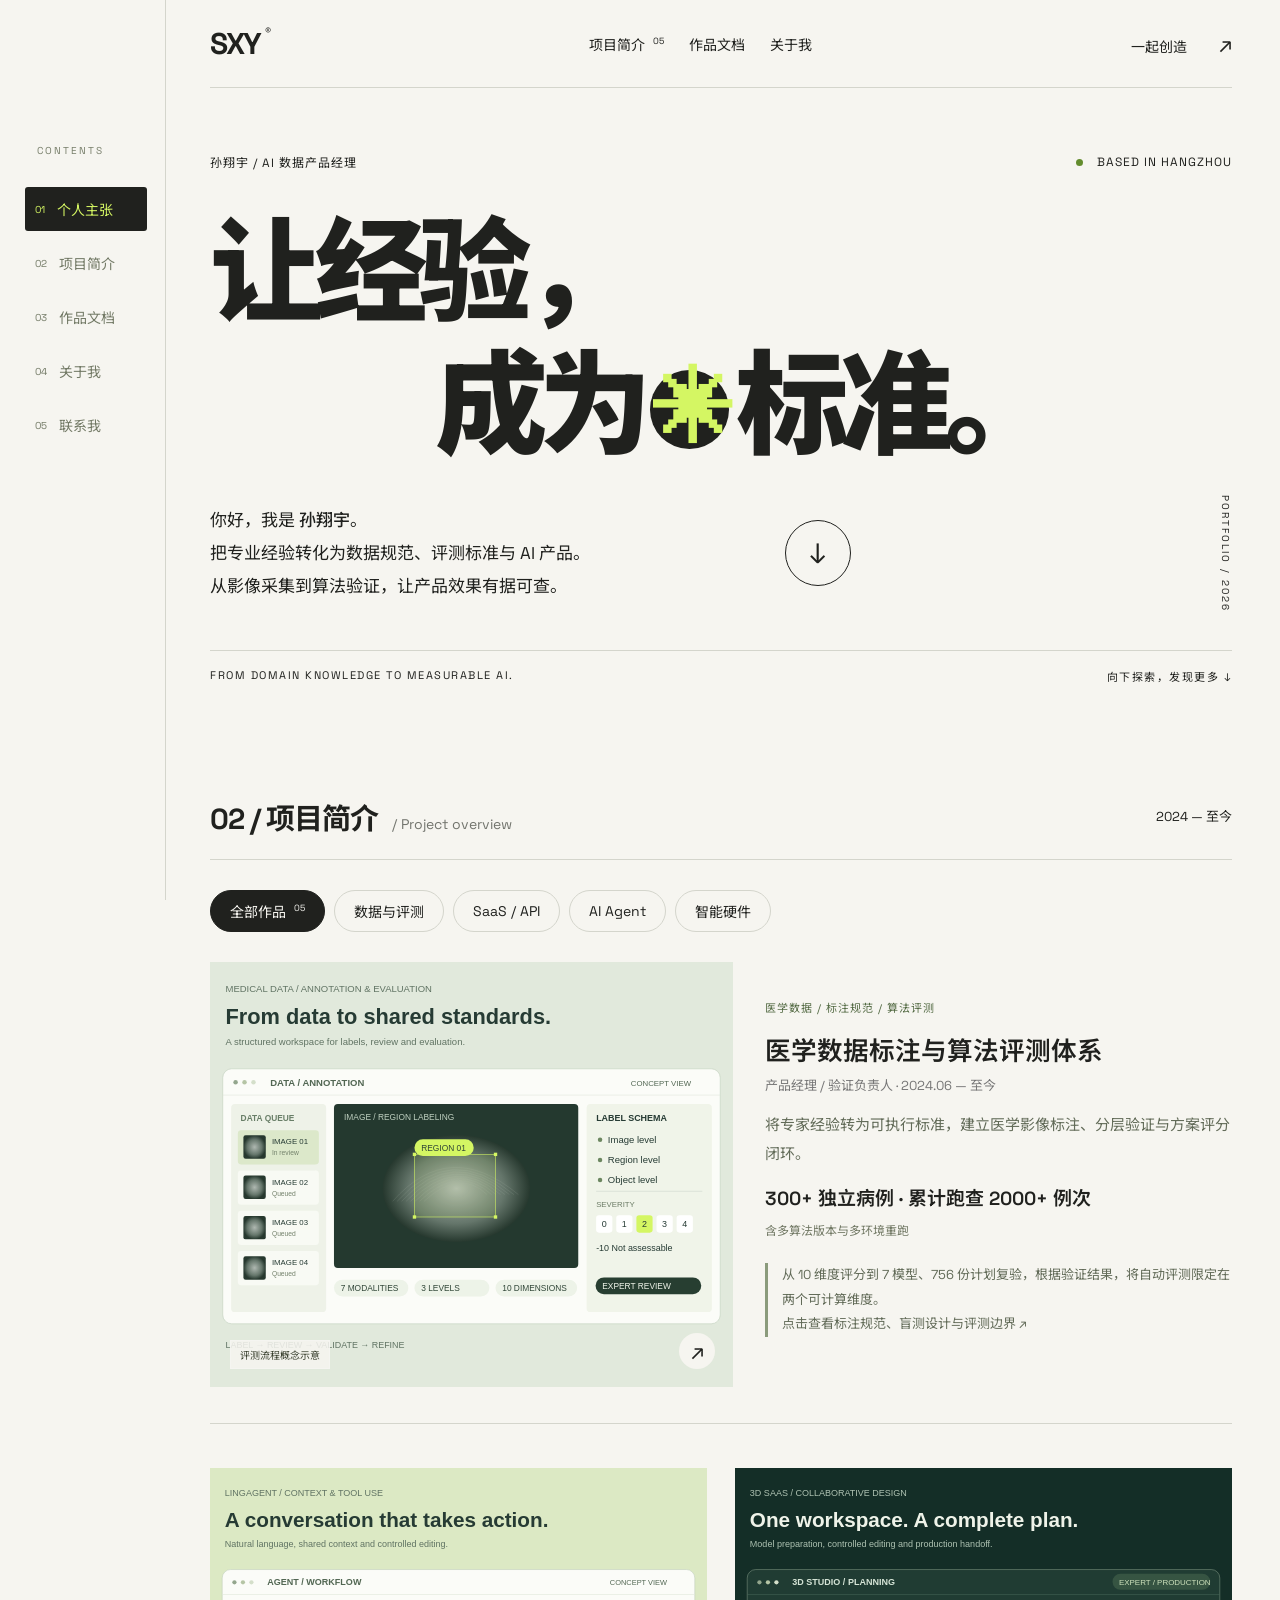
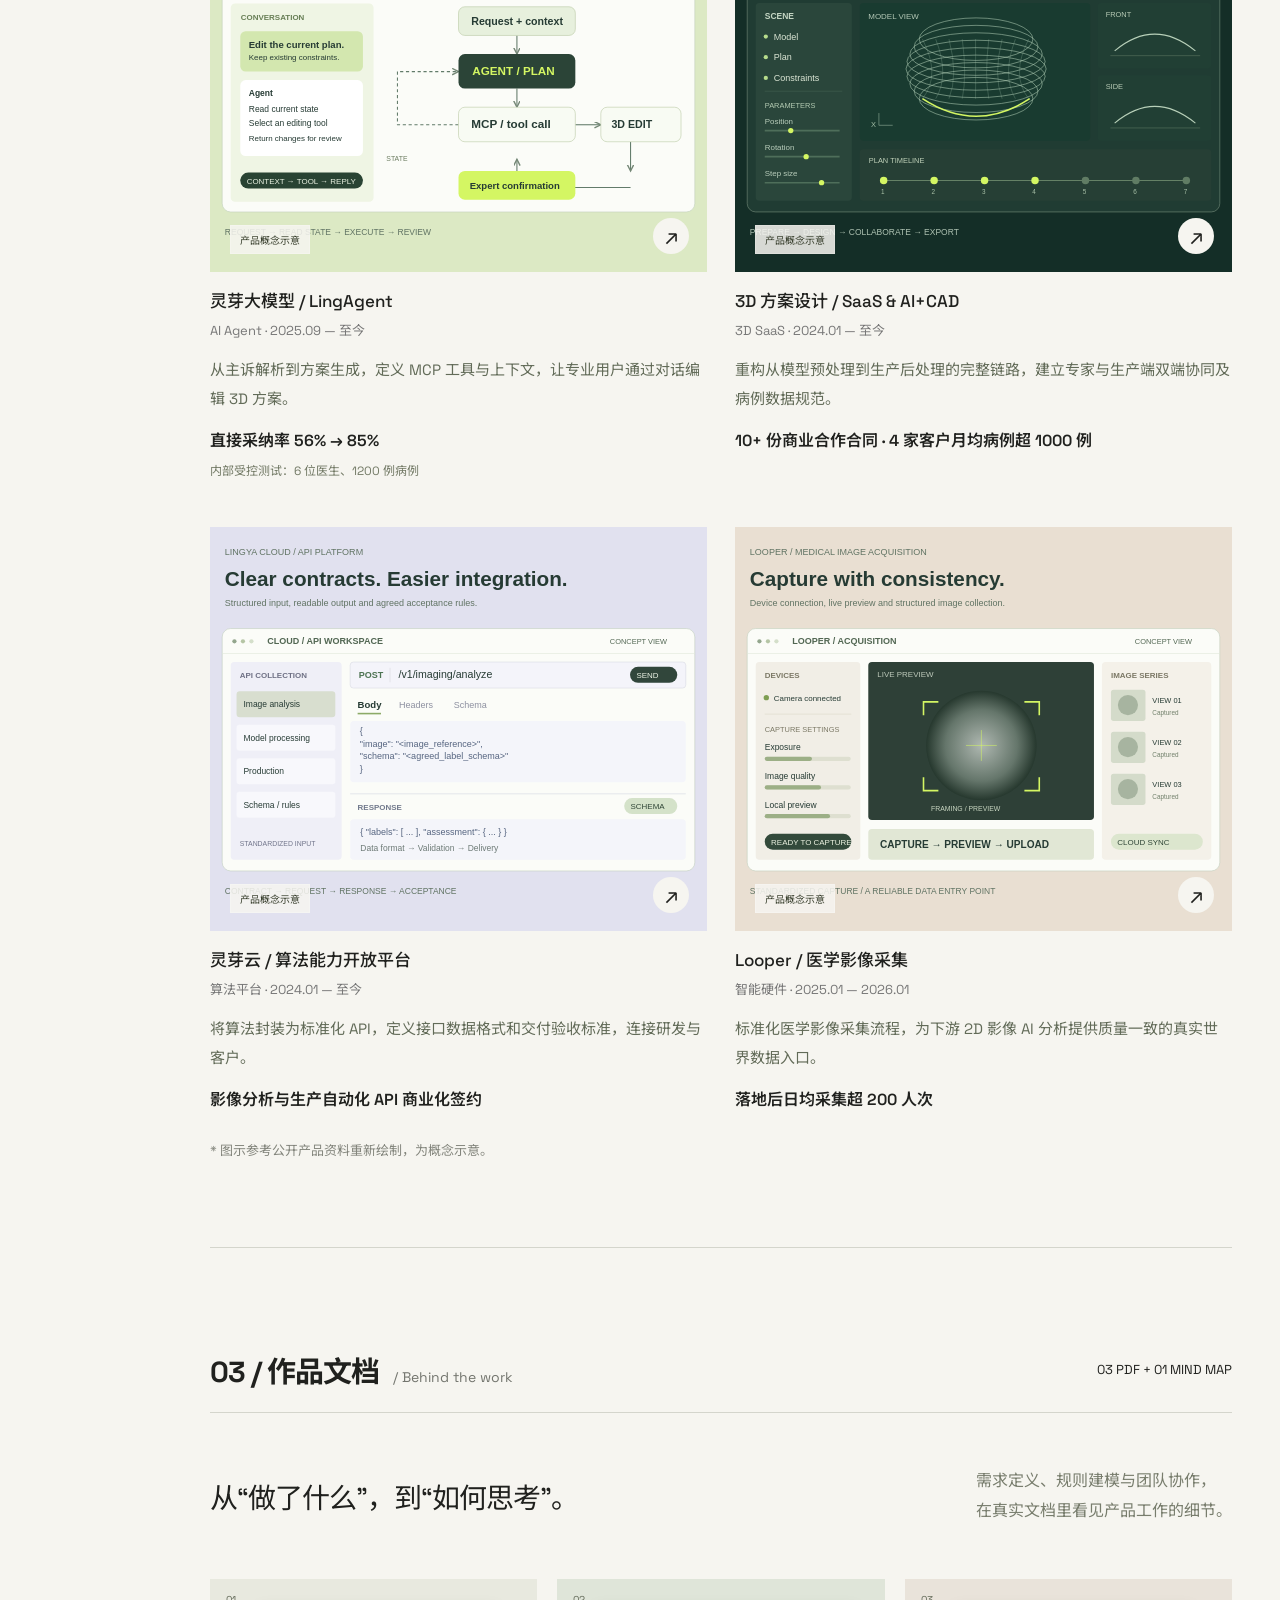
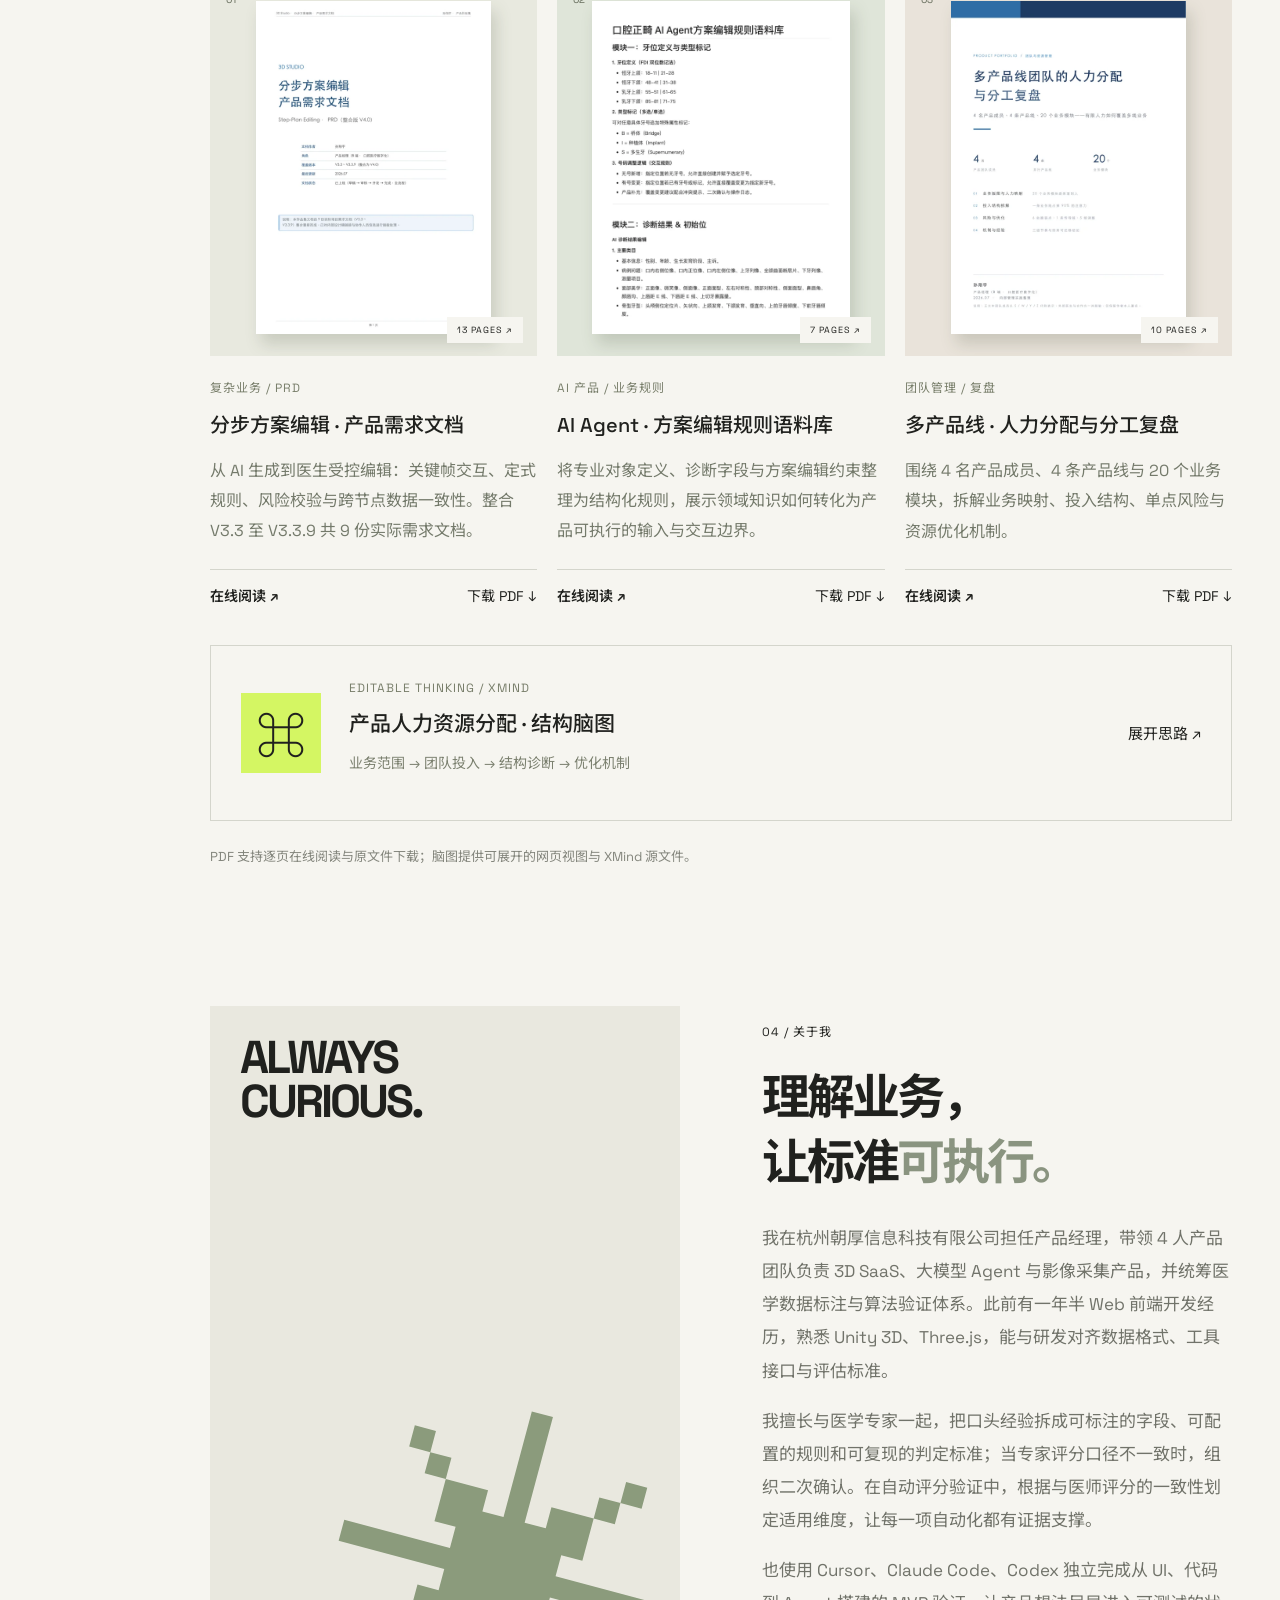
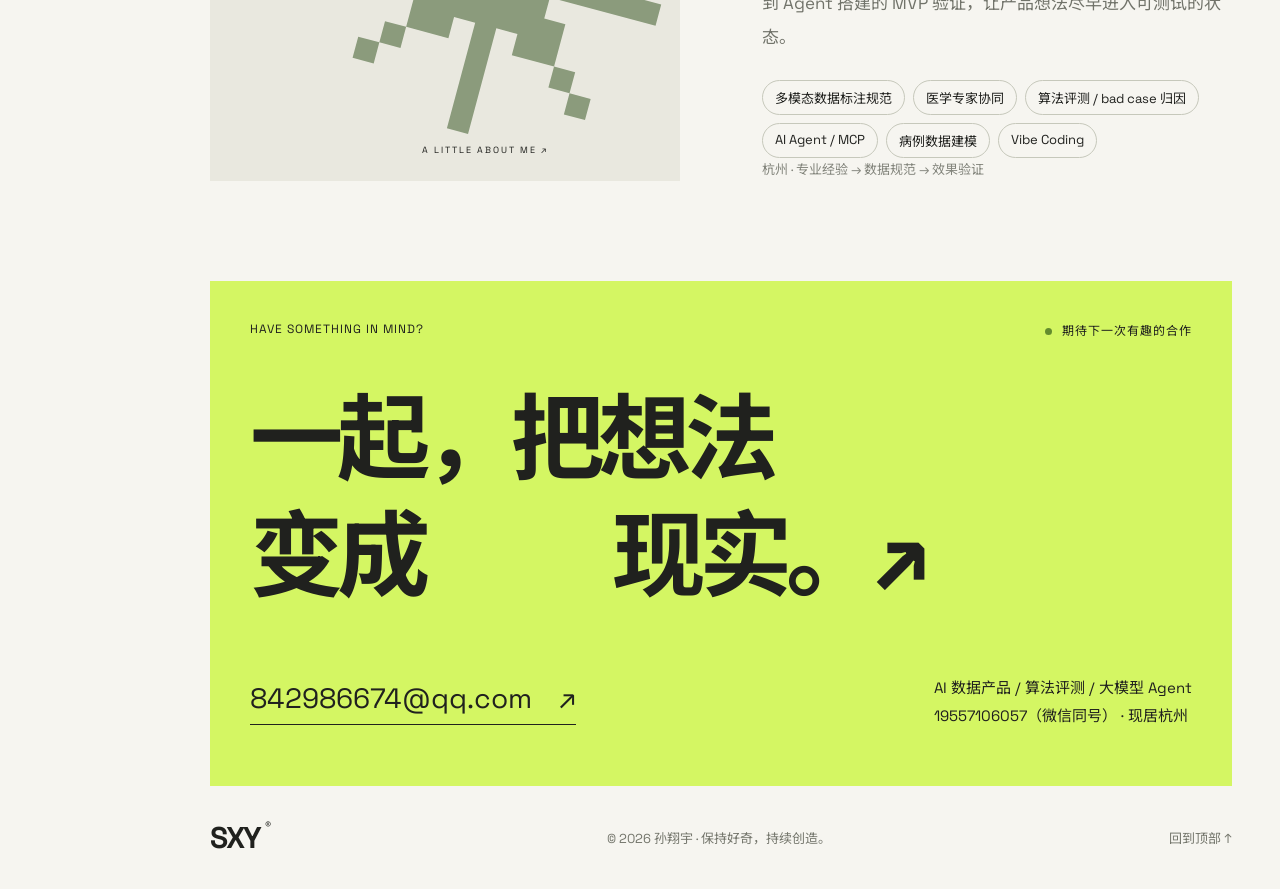
==== commit 9e626d03: "Generalize portfolio copy and redraw project visuals from references" ====
--- a/index.html
+++ b/index.html
@@ -1,14 +1,14 @@
-<!doctype html><html lang="zh-CN"><head><meta charset="UTF-8"><meta name="viewport" content="width=device-width, initial-scale=1"><meta name="description" content="孙翔宇，AI 数据产品经理，专注医疗影像数据规范、算法评测与大模型 Agent。查看医学验证、LingAgent 与正畸 SaaS 的产品实践及作品文档。"><title>孙翔宇 — AI 数据产品经理 · 个人作品集</title><link rel="stylesheet" href="style.css"></head><body class="portfolio-home">
-<header><a href="#" class="brand">SXY<span>®</span></a><nav><a href="#work">项目实践 <sup>05</sup></a><a href="#documents">作品文档</a><a href="#about">关于我</a></nav><a class="contact-nav" href="#contact">一起创造 <span>↗</span></a></header>
-<aside class="chapter-nav" aria-label="章节目录"><span class="chapter-label">CONTENTS</span><a href="#intro" class="current" aria-current="location"><span>01</span>个人主张</a><a href="#work"><span>02</span>项目实践</a><a href="#documents"><span>03</span>作品文档</a><a href="#about"><span>04</span>关于我</a><a href="#contact"><span>05</span>联系我</a></aside><main><section id="intro" class="hero"><div class="eyebrow"><span>孙翔宇 / AI 数据产品经理</span><span class="availability"><i></i> BASED IN HANGZHOU</span></div><h1>让经验，<br><span class="second">成为<span class="asterisk">✳</span>标准。</span></h1><div class="hero-bottom"><p>你好，我是 <strong>孙翔宇</strong>。<br>把临床经验转化为数据规范、评测标准与 AI 产品。<br>从影像采集到算法验证，让产品效果有据可查。</p><a href="#work" class="round-link" aria-label="探索项目实践">↓</a><span class="vertical-note">PORTFOLIO / 2026</span></div><div class="hero-caption"><span>FROM CLINICAL KNOWLEDGE TO MEASURABLE AI.</span><span>向下探索，发现更多 ↓</span></div></section>
-<section id="work" class="work"><div class="section-heading"><h2>02 / 项目实践<span> / Selected projects</span></h2><span>2024 — 至今</span></div><div class="filters" aria-label="作品分类"><button class="active" data-filter="all">全部作品 <sup>05</sup></button><button data-filter="data">数据与评测</button><button data-filter="brand">SaaS / API</button><button data-filter="digital">AI Agent</button><button data-filter="art">智能硬件</button></div><div class="projects">
-<button class="project project-featured" data-category="data" data-project="4"><div class="art project-illustration"><img src="assets/data-evaluation.svg" alt="医学验证体系概念图：7 类影像模态经三层标注规范、专家复核，形成评测与迭代闭环" loading="lazy"><span class="concept-label">评测流程概念示意</span><span class="project-open">↗</span></div><div class="project-meta"><span class="project-kicker">数据规范 / 医学验证 / 评测边界</span><h3>口腔算法医学验证与数据标注体系</h3><span>产品经理 / 验证负责人 · 2024.06 — 至今</span><p class="project-summary">将临床经验转为可执行标准，建立影像标注、分层验证与方案评分闭环。</p><p class="project-result">300+ 独立病例 · 累计跑查 2000+ 例次</p><small class="project-context">含多算法版本与多环境重跑</small><p class="project-boundary">从 10 维度评分到 7 模型、756 份计划复验，根据验证结果，将自动评测限定在两个可计算维度。<br>点击查看标注规范、盲测设计与评测边界 ↗</p></div></button>
+<!doctype html><html lang="zh-CN"><head><meta charset="UTF-8"><meta name="viewport" content="width=device-width, initial-scale=1"><meta name="description" content="孙翔宇，AI 数据产品经理，专注医学数据规范、算法评测与大模型 Agent。查看数据标注与评测体系、LingAgent、3D SaaS 等项目简介及作品文档。"><title>孙翔宇 — AI 数据产品经理 · 个人作品集</title><link rel="stylesheet" href="style.css"></head><body class="portfolio-home">
+<header><a href="#" class="brand">SXY<span>®</span></a><nav><a href="#work">项目简介 <sup>05</sup></a><a href="#documents">作品文档</a><a href="#about">关于我</a></nav><a class="contact-nav" href="#contact">一起创造 <span>↗</span></a></header>
+<aside class="chapter-nav" aria-label="章节目录"><span class="chapter-label">CONTENTS</span><a href="#intro" class="current" aria-current="location"><span>01</span>个人主张</a><a href="#work"><span>02</span>项目简介</a><a href="#documents"><span>03</span>作品文档</a><a href="#about"><span>04</span>关于我</a><a href="#contact"><span>05</span>联系我</a></aside><main><section id="intro" class="hero"><div class="eyebrow"><span>孙翔宇 / AI 数据产品经理</span><span class="availability"><i></i> BASED IN HANGZHOU</span></div><h1>让经验，<br><span class="second">成为<span class="asterisk">✳</span>标准。</span></h1><div class="hero-bottom"><p>你好，我是 <strong>孙翔宇</strong>。<br>把专业经验转化为数据规范、评测标准与 AI 产品。<br>从影像采集到算法验证，让产品效果有据可查。</p><a href="#work" class="round-link" aria-label="探索项目简介">↓</a><span class="vertical-note">PORTFOLIO / 2026</span></div><div class="hero-caption"><span>FROM DOMAIN KNOWLEDGE TO MEASURABLE AI.</span><span>向下探索，发现更多 ↓</span></div></section>
+<section id="work" class="work"><div class="section-heading"><h2>02 / 项目简介<span> / Project overview</span></h2><span>2024 — 至今</span></div><div class="filters" aria-label="作品分类"><button class="active" data-filter="all">全部作品 <sup>05</sup></button><button data-filter="data">数据与评测</button><button data-filter="brand">SaaS / API</button><button data-filter="digital">AI Agent</button><button data-filter="art">智能硬件</button></div><div class="projects">
+<button class="project project-featured" data-category="data" data-project="4"><div class="art project-illustration"><img src="assets/data-evaluation.svg" alt="医学数据标注工作台示意：数据队列、区域标记、分级标签和专家复核" loading="lazy"><span class="concept-label">评测流程概念示意</span><span class="project-open">↗</span></div><div class="project-meta"><span class="project-kicker">医学数据 / 标注规范 / 算法评测</span><h3>医学数据标注与算法评测体系</h3><span>产品经理 / 验证负责人 · 2024.06 — 至今</span><p class="project-summary">将专家经验转为可执行标准，建立医学影像标注、分层验证与方案评分闭环。</p><p class="project-result">300+ 独立病例 · 累计跑查 2000+ 例次</p><small class="project-context">含多算法版本与多环境重跑</small><p class="project-boundary">从 10 维度评分到 7 模型、756 份计划复验，根据验证结果，将自动评测限定在两个可计算维度。<br>点击查看标注规范、盲测设计与评测边界 ↗</p></div></button>
 
-<button class="project" data-category="digital" data-project="0"><div class="art project-illustration"><img src="assets/lingagent.svg" alt="LingAgent：自然语言对话经 MCP 转换为正畸 3D 编辑动作的概念图" loading="lazy"><span class="concept-label">产品概念示意</span><span class="project-open">↗</span></div><div class="project-meta"><h3>灵芽大模型 / LingAgent</h3><span>AI Agent · 2025.09 — 至今</span><p class="project-summary">从主诉解析到方案生成，定义 MCP 工具与上下文，让医生通过对话编辑 3D 方案。</p><p class="project-result">直接采纳率 56% → 85%</p><small class="project-context">内部受控测试：6 位医生、1200 例病例</small></div></button>
-<button class="project" data-category="brand" data-project="1"><div class="art project-illustration"><img src="assets/orthodontics.svg" alt="3D 智能正畸：牙弓模型与关键帧分步时间线的概念图" loading="lazy"><span class="concept-label">产品概念示意</span><span class="project-open">↗</span></div><div class="project-meta"><h3>3D 智能正畸 / SaaS & AI+CAD</h3><span>医疗 SaaS · 2024.01 — 至今</span><p class="project-summary">重构从模型预处理到生产后处理的完整链路，设计医生与技工双端协同及病例数据规范。</p><p class="project-result">10+ 份商业合作合同 · 4 家客户月均病例超 1000 例</p></div></button>
+<button class="project" data-category="digital" data-project="0"><div class="art project-illustration"><img src="assets/lingagent.svg" alt="LingAgent 流程示意：自然语言输入、上下文读取、MCP 工具调用与专家确认" loading="lazy"><span class="concept-label">产品概念示意</span><span class="project-open">↗</span></div><div class="project-meta"><h3>灵芽大模型 / LingAgent</h3><span>AI Agent · 2025.09 — 至今</span><p class="project-summary">从主诉解析到方案生成，定义 MCP 工具与上下文，让专业用户通过对话编辑 3D 方案。</p><p class="project-result">直接采纳率 56% → 85%</p><small class="project-context">内部受控测试：6 位医生、1200 例病例</small></div></button>
+<button class="project" data-category="brand" data-project="1"><div class="art project-illustration"><img src="assets/orthodontics.svg" alt="3D 方案设计工作区示意：模型视图、参数面板、分步时间线与双端协同" loading="lazy"><span class="concept-label">产品概念示意</span><span class="project-open">↗</span></div><div class="project-meta"><h3>3D 方案设计 / SaaS & AI+CAD</h3><span>3D SaaS · 2024.01 — 至今</span><p class="project-summary">重构从模型预处理到生产后处理的完整链路，建立专家与生产端双端协同及病例数据规范。</p><p class="project-result">10+ 份商业合作合同 · 4 家客户月均病例超 1000 例</p></div></button>
 
-<button class="project" data-category="brand" data-project="3"><div class="art project-illustration"><img src="assets/cloud-api.svg" alt="灵芽云：影像分析、保持器自动化及合作方接入 API 平台的概念图" loading="lazy"><span class="concept-label">产品概念示意</span><span class="project-open">↗</span></div><div class="project-meta"><h3>灵芽云 / 算法能力开放平台</h3><span>算法平台 · 2024.01 — 至今</span><p class="project-summary">将算法封装为标准化 API，定义接口数据格式和交付验收标准，连接研发与客户。</p><p class="project-result">保持器生产与 2D 影像分析 API 商业化签约</p></div></button>
-<button class="project" data-category="art" data-project="2"><div class="art project-illustration"><img src="assets/looper.svg" alt="Looper：口腔影像采集设备与云端同步流程的概念图" loading="lazy"><span class="concept-label">产品概念示意</span><span class="project-open">↗</span></div><div class="project-meta"><h3>Looper / 口腔影像采集硬件</h3><span>智能硬件 · 2025.01 — 2026.01</span><p class="project-summary">标准化口腔影像采集流程，为下游 2D 影像 AI 分析提供质量一致的真实世界数据入口。</p><p class="project-result">落地后日均采集超 200 人次</p></div></button></div><p class="demo-note">* 封面为产品概念示意。</p></section>
-<section id="documents" class="document-library"><div class="section-heading"><h2>03 / 作品文档<span> / Behind the work</span></h2><span>03 PDF + 01 MIND MAP</span></div><div class="library-intro"><p>从“做了什么”，到“如何思考”。</p><span>需求定义、规则建模与团队协作，<br>在真实文档里看见产品工作的细节。</span></div><div class="document-grid" id="document-grid"></div><a class="mindmap-card" href="reader.html?doc=team-map"><span class="map-icon" aria-hidden="true">⌘</span><div><span class="doc-kicker">EDITABLE THINKING / XMIND</span><h3>产品人力资源分配 · 结构脑图</h3><p>业务范围 → 团队投入 → 结构诊断 → 优化机制</p></div><span class="map-action">展开思路 ↗</span></a><p class="demo-note">PDF 支持逐页在线阅读与原文件下载；脑图提供可展开的网页视图与 XMind 源文件。</p></section><section id="about" class="about"><div class="about-art"><span>ALWAYS<br>CURIOUS.</span><div class="abstract-flower">✳</div><small>A LITTLE ABOUT ME ↗</small></div><div class="about-copy"><div class="eyebrow">04 / 关于我</div><h2>理解业务，<br>让标准<span>可执行。</span></h2><p>我在杭州朝厚信息科技有限公司担任产品经理，带领 4 人产品团队负责正畸 SaaS、大模型 Agent 与影像硬件，并统筹算法医学验证和数据标注体系。此前有一年半 Web 前端开发经历，熟悉 Unity 3D、Three.js，能与研发对齐数据格式、工具接口与评估标准。</p><p>我擅长与医学专家一起，把口头经验拆成可标注的字段、可配置的规则和可复现的判定标准；当专家评分口径不一致时，组织二次确认。在自动评分验证中，根据与医师评分的一致性划定适用维度，让每一项自动化都有证据支撑。</p><p>也使用 Cursor、Claude Code、Codex 独立完成从 UI、代码到 Agent 搭建的 MVP 验证，让产品想法尽早进入可测试的状态。</p><div class="skills"><span>多模态数据标注规范</span><span>医学专家协同</span><span>算法评测 / bad case 归因</span><span>AI Agent / MCP</span><span>病例数据建模</span><span>Vibe Coding</span></div><small class="demo-note">杭州 · 临床经验 → 数据规范 → 效果验证</small></div></section>
+<button class="project" data-category="brand" data-project="3"><div class="art project-illustration"><img src="assets/cloud-api.svg" alt="灵芽云 API 工作区示意：接口目录、结构化请求与响应、交付校验" loading="lazy"><span class="concept-label">产品概念示意</span><span class="project-open">↗</span></div><div class="project-meta"><h3>灵芽云 / 算法能力开放平台</h3><span>算法平台 · 2024.01 — 至今</span><p class="project-summary">将算法封装为标准化 API，定义接口数据格式和交付验收标准，连接研发与客户。</p><p class="project-result">影像分析与生产自动化 API 商业化签约</p></div></button>
+<button class="project" data-category="art" data-project="2"><div class="art project-illustration"><img src="assets/looper.svg" alt="Looper 影像采集工作区示意：设备连接、取景预览、影像序列与云端同步" loading="lazy"><span class="concept-label">产品概念示意</span><span class="project-open">↗</span></div><div class="project-meta"><h3>Looper / 医学影像采集</h3><span>智能硬件 · 2025.01 — 2026.01</span><p class="project-summary">标准化医学影像采集流程，为下游 2D 影像 AI 分析提供质量一致的真实世界数据入口。</p><p class="project-result">落地后日均采集超 200 人次</p></div></button></div><p class="demo-note">* 图示参考公开产品资料重新绘制，为概念示意。</p></section>
+<section id="documents" class="document-library"><div class="section-heading"><h2>03 / 作品文档<span> / Behind the work</span></h2><span>03 PDF + 01 MIND MAP</span></div><div class="library-intro"><p>从“做了什么”，到“如何思考”。</p><span>需求定义、规则建模与团队协作，<br>在真实文档里看见产品工作的细节。</span></div><div class="document-grid" id="document-grid"></div><a class="mindmap-card" href="reader.html?doc=team-map"><span class="map-icon" aria-hidden="true">⌘</span><div><span class="doc-kicker">EDITABLE THINKING / XMIND</span><h3>产品人力资源分配 · 结构脑图</h3><p>业务范围 → 团队投入 → 结构诊断 → 优化机制</p></div><span class="map-action">展开思路 ↗</span></a><p class="demo-note">PDF 支持逐页在线阅读与原文件下载；脑图提供可展开的网页视图与 XMind 源文件。</p></section><section id="about" class="about"><div class="about-art"><span>ALWAYS<br>CURIOUS.</span><div class="abstract-flower">✳</div><small>A LITTLE ABOUT ME ↗</small></div><div class="about-copy"><div class="eyebrow">04 / 关于我</div><h2>理解业务，<br>让标准<span>可执行。</span></h2><p>我在杭州朝厚信息科技有限公司担任产品经理，带领 4 人产品团队负责 3D SaaS、大模型 Agent 与影像采集产品，并统筹医学数据标注与算法验证体系。此前有一年半 Web 前端开发经历，熟悉 Unity 3D、Three.js，能与研发对齐数据格式、工具接口与评估标准。</p><p>我擅长与医学专家一起，把口头经验拆成可标注的字段、可配置的规则和可复现的判定标准；当专家评分口径不一致时，组织二次确认。在自动评分验证中，根据与医师评分的一致性划定适用维度，让每一项自动化都有证据支撑。</p><p>也使用 Cursor、Claude Code、Codex 独立完成从 UI、代码到 Agent 搭建的 MVP 验证，让产品想法尽早进入可测试的状态。</p><div class="skills"><span>多模态数据标注规范</span><span>医学专家协同</span><span>算法评测 / bad case 归因</span><span>AI Agent / MCP</span><span>病例数据建模</span><span>Vibe Coding</span></div><small class="demo-note">杭州 · 专业经验 → 数据规范 → 效果验证</small></div></section>
 
-<section id="contact" class="contact"><div class="eyebrow"><span>HAVE SOMETHING IN MIND?</span><span><i></i> 期待下一次有趣的合作</span></div><h2>一起，把想法<br>变成<span>现实。↗</span></h2><div class="contact-bottom"><a class="email-link" href="mailto:842986674@qq.com">842986674@qq.com <span>↗</span></a><p>AI 数据产品 / 算法评测 / 大模型 Agent<br><a href="tel:19557106057">19557106057</a>（微信同号） · 现居杭州</p></div></section></main><footer><a href="#" class="brand">SXY<span>®</span></a><span>© 2026 孙翔宇 · 保持好奇，持续创造。</span><a href="#">回到顶部 ↑</a></footer><dialog id="project-dialog"><button class="close" aria-label="关闭作品详情">×</button><div id="detail-art"></div><div class="detail-copy"><span id="detail-category"></span><h2 id="detail-title"></h2><p id="detail-description"></p><div id="project-documents"></div><div class="detail-grid"><div><small>项目性质</small><p>真实产品实践</p></div><div><small>负责范围</small><p id="detail-scope"></p></div></div><p class="demo-note">项目封面为产品概念示意。</p></div></dialog><div id="toast" role="status"></div><script src="documents.js"></script><script src="app.js"></script><script src="library.js"></script><script src="navigation.js"></script></body></html>
+<section id="contact" class="contact"><div class="eyebrow"><span>HAVE SOMETHING IN MIND?</span><span><i></i> 期待下一次有趣的合作</span></div><h2>一起，把想法<br>变成<span>现实。↗</span></h2><div class="contact-bottom"><a class="email-link" href="mailto:842986674@qq.com">842986674@qq.com <span>↗</span></a><p>AI 数据产品 / 算法评测 / 大模型 Agent<br><a href="tel:19557106057">19557106057</a>（微信同号） · 现居杭州</p></div></section></main><footer><a href="#" class="brand">SXY<span>®</span></a><span>© 2026 孙翔宇 · 保持好奇，持续创造。</span><a href="#">回到顶部 ↑</a></footer><dialog id="project-dialog"><button class="close" aria-label="关闭作品详情">×</button><div id="detail-art"></div><div class="detail-copy"><span id="detail-category"></span><h2 id="detail-title"></h2><p id="detail-description"></p><div id="project-documents"></div><div class="detail-grid"><div><small>项目性质</small><p>真实产品实践</p></div><div><small>负责范围</small><p id="detail-scope"></p></div></div><p class="demo-note">图示参考公开产品资料重新绘制，为概念示意。</p></div></dialog><div id="toast" role="status"></div><script src="documents.js"></script><script src="app.js"></script><script src="library.js"></script><script src="navigation.js"></script></body></html>
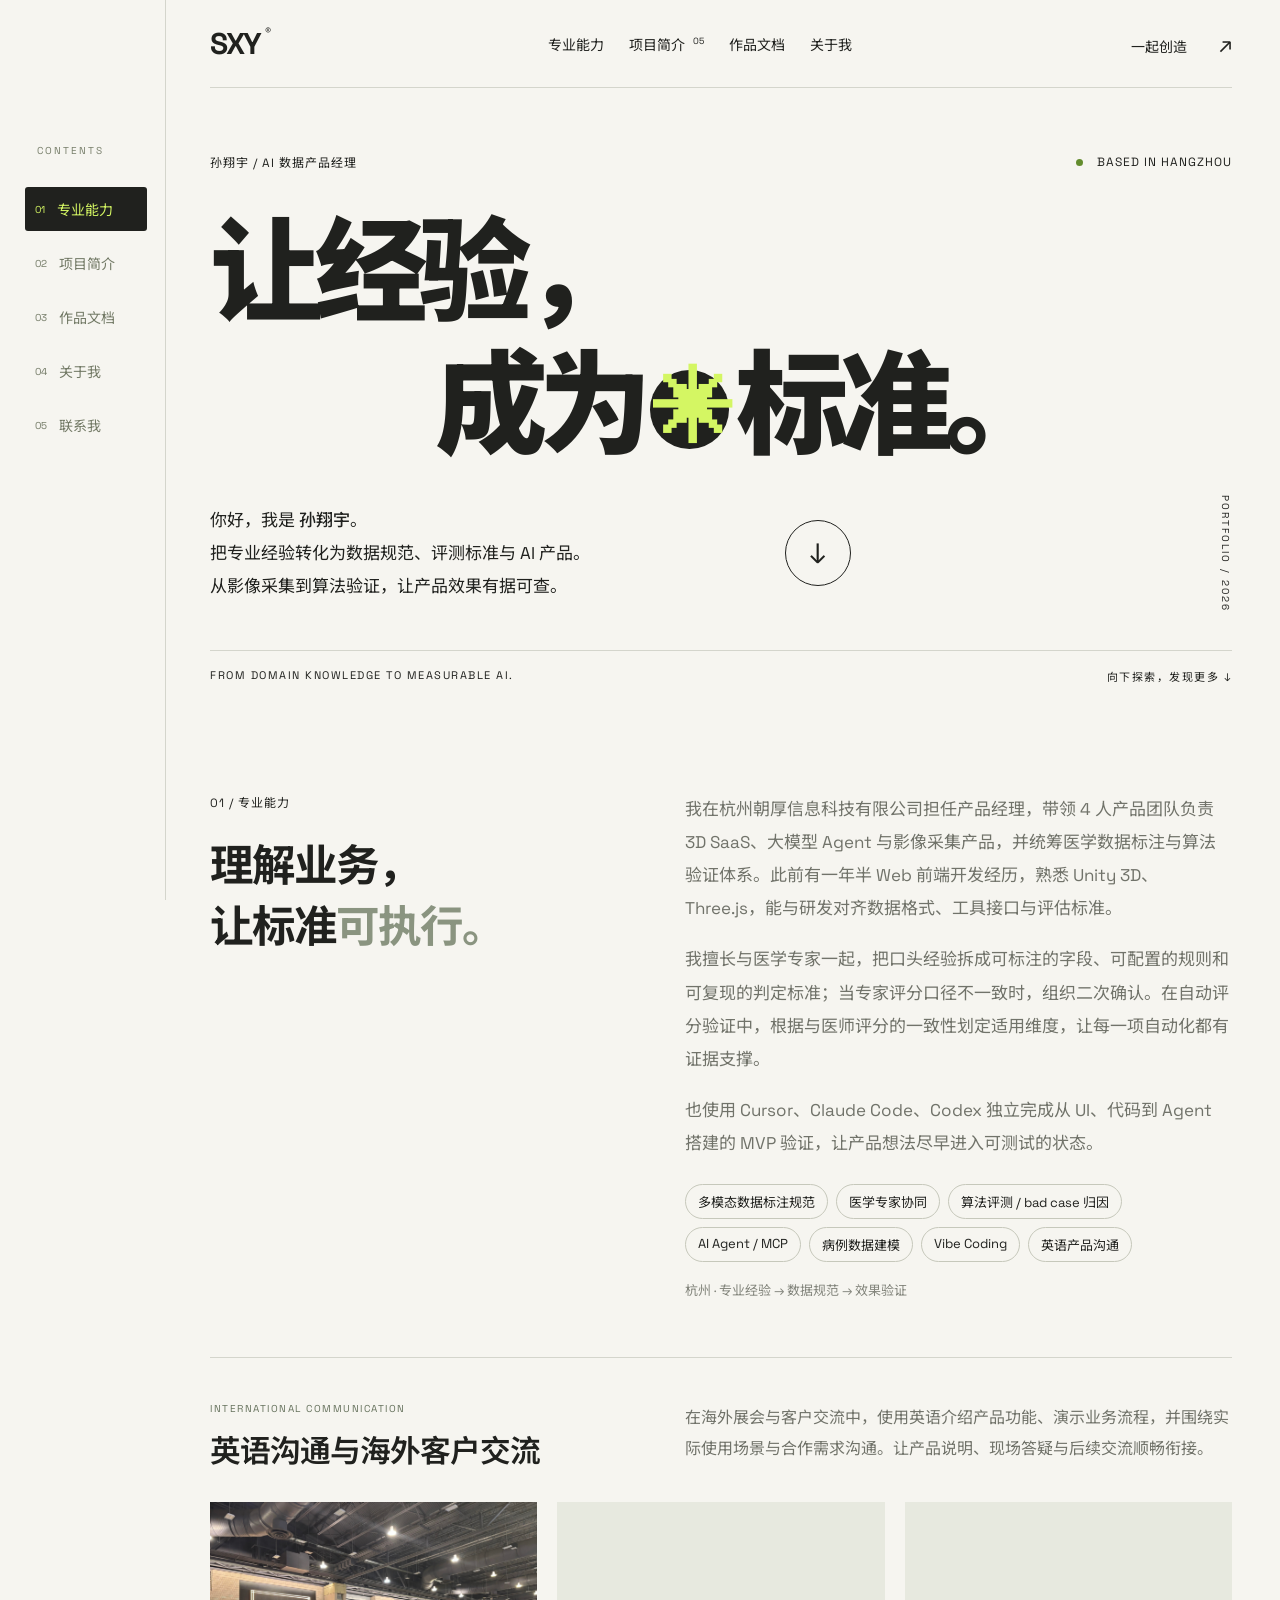
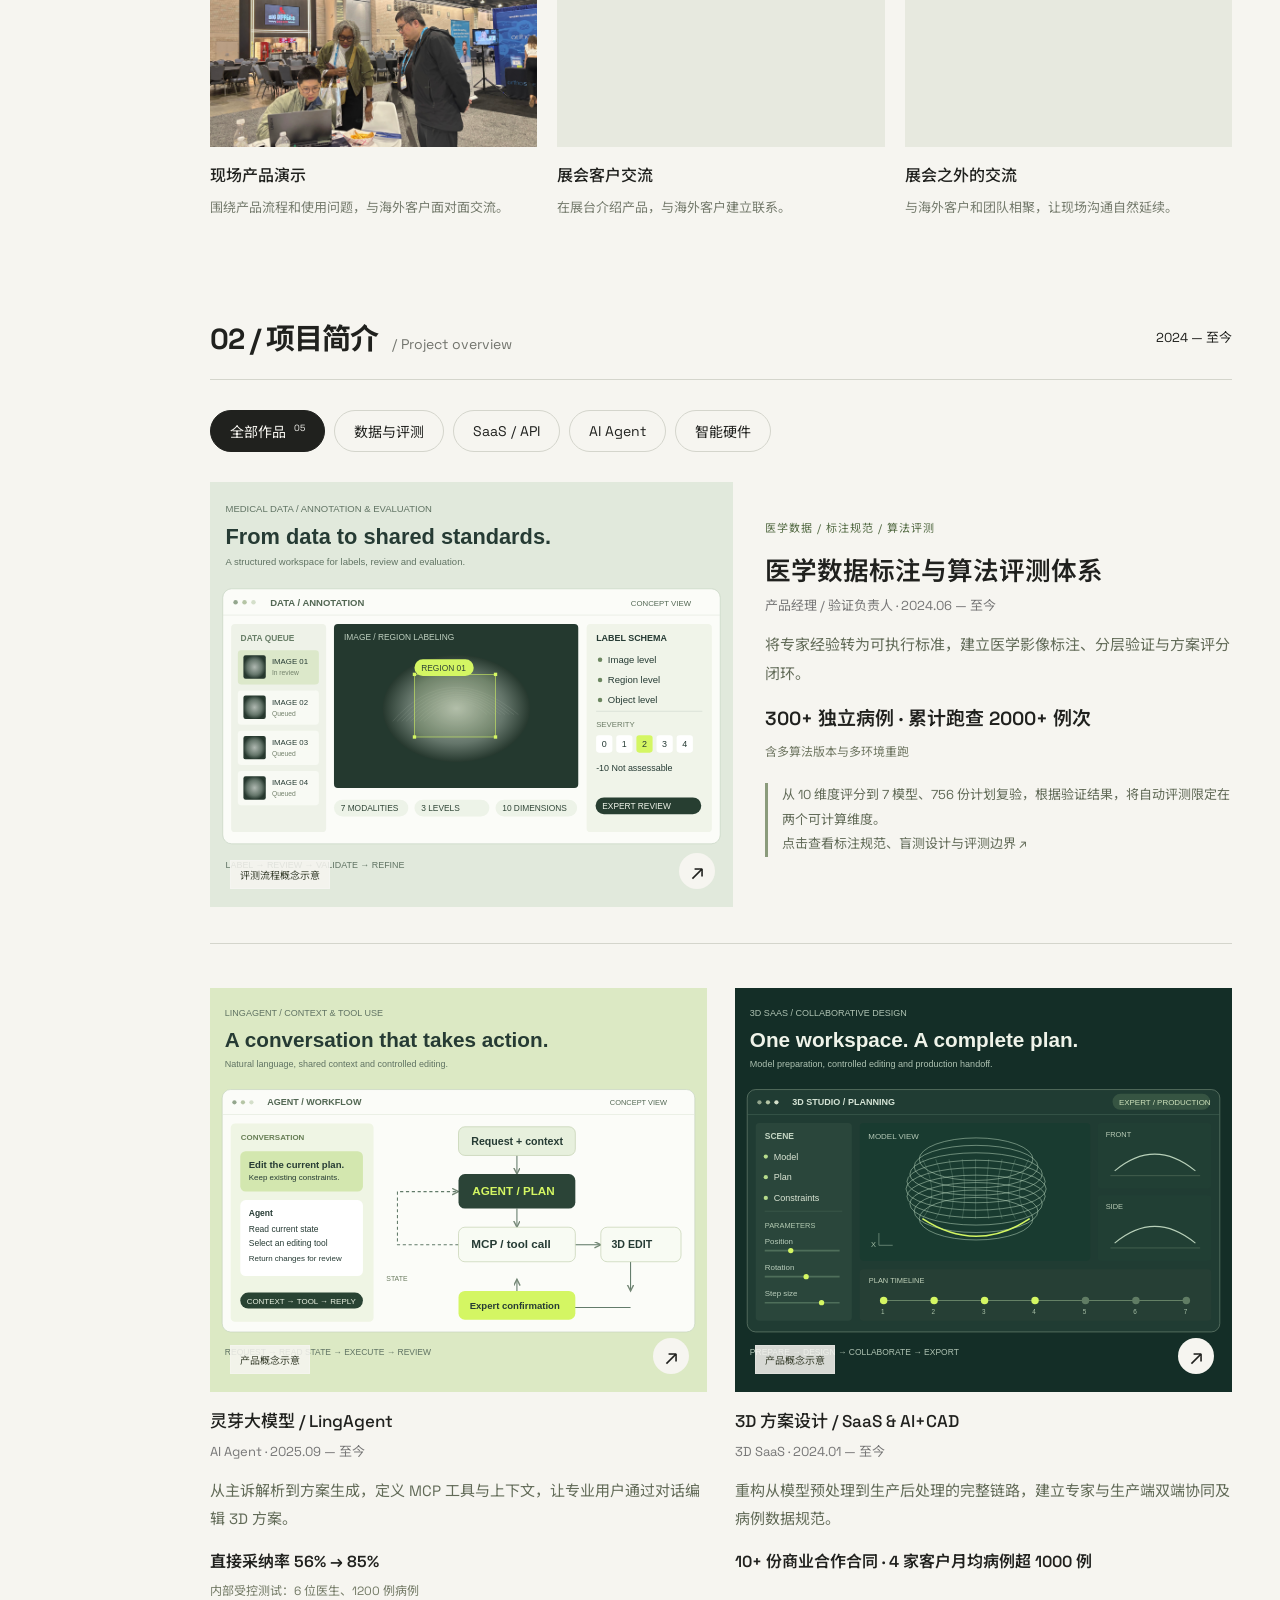
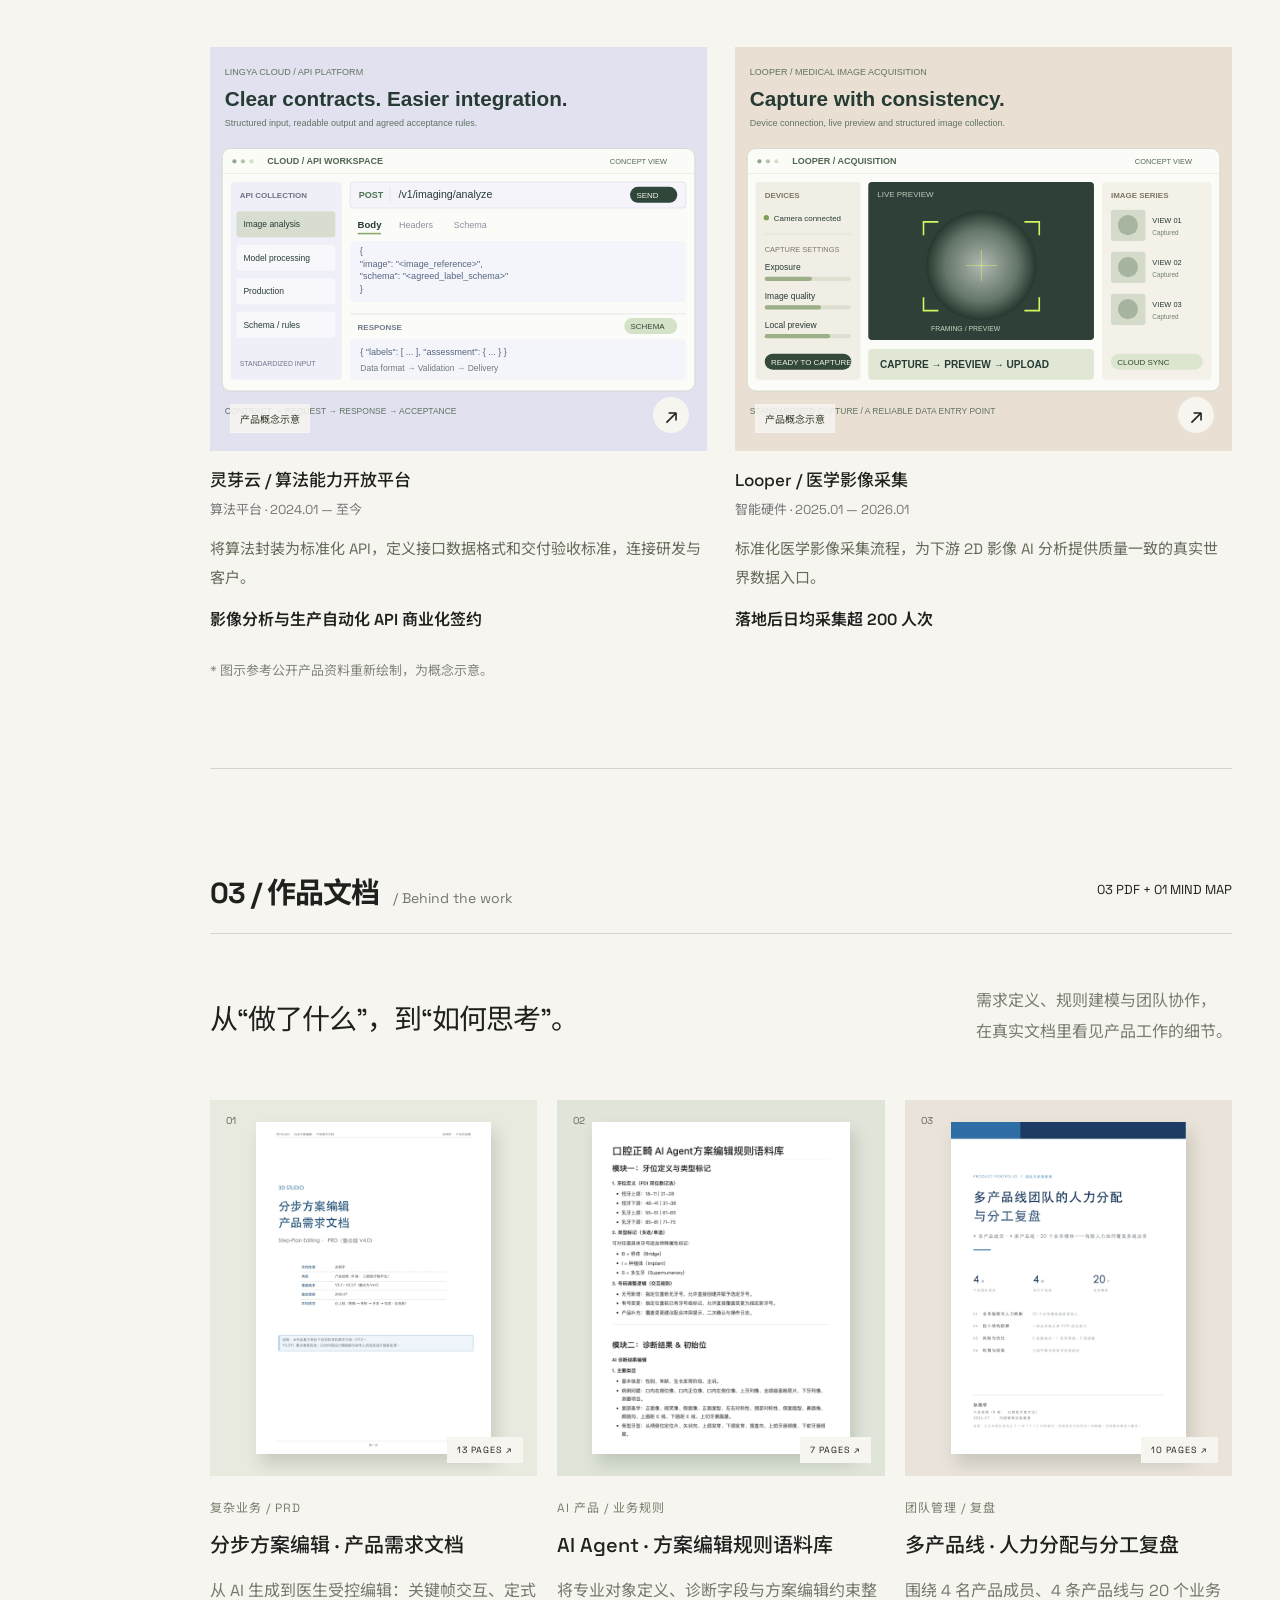
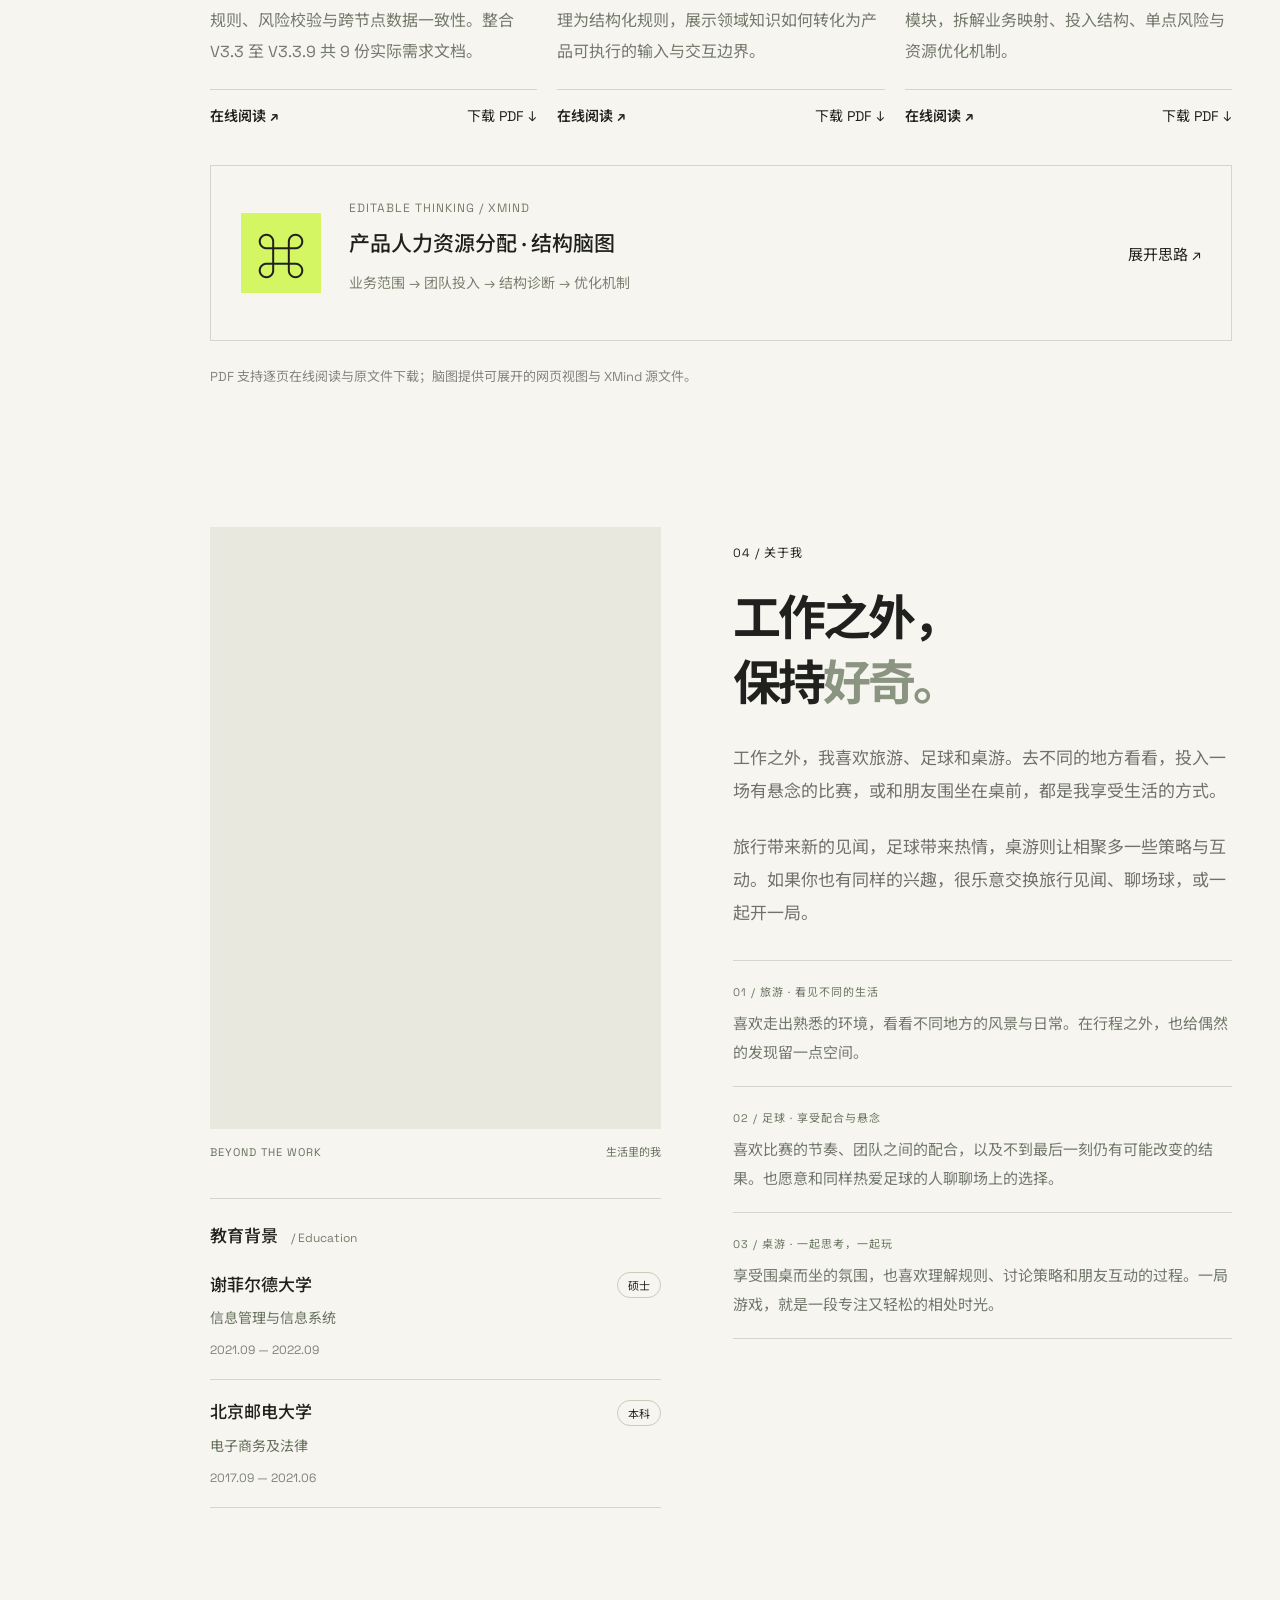
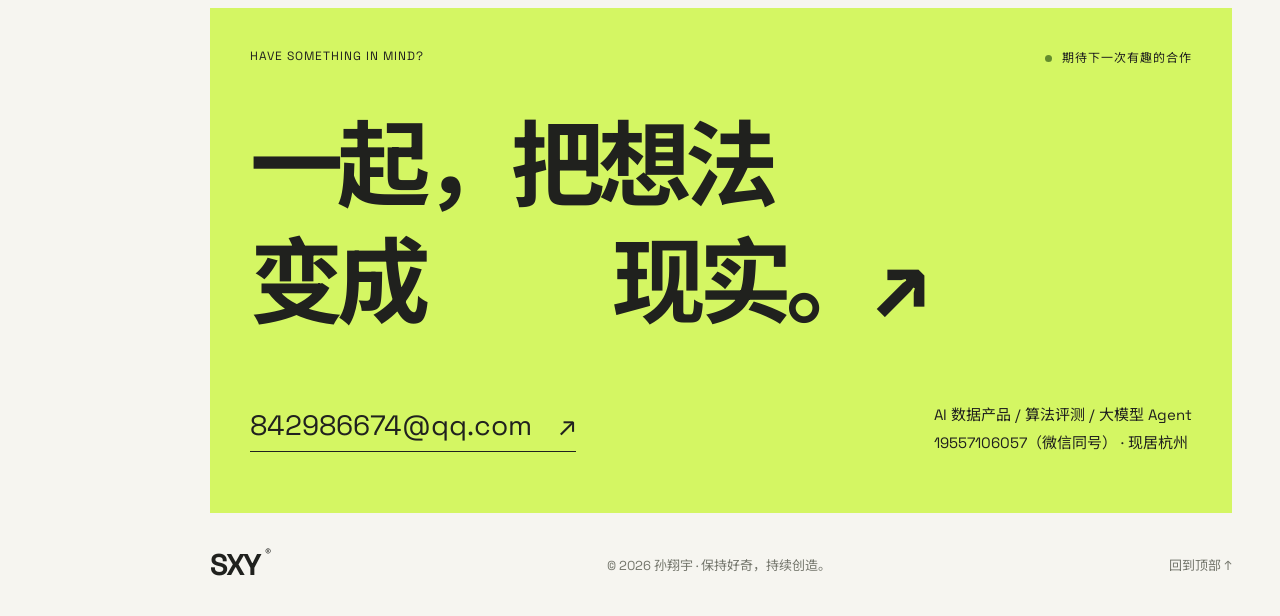
==== commit 57843bb5: "Add personal interests, education and overseas client communication" ====
--- a/index.html
+++ b/index.html
@@ -1,6 +1,6 @@
 <!doctype html><html lang="zh-CN"><head><meta charset="UTF-8"><meta name="viewport" content="width=device-width, initial-scale=1"><meta name="description" content="孙翔宇，AI 数据产品经理，专注医学数据规范、算法评测与大模型 Agent。查看数据标注与评测体系、LingAgent、3D SaaS 等项目简介及作品文档。"><title>孙翔宇 — AI 数据产品经理 · 个人作品集</title><link rel="stylesheet" href="style.css"></head><body class="portfolio-home">
-<header><a href="#" class="brand">SXY<span>®</span></a><nav><a href="#work">项目简介 <sup>05</sup></a><a href="#documents">作品文档</a><a href="#about">关于我</a></nav><a class="contact-nav" href="#contact">一起创造 <span>↗</span></a></header>
-<aside class="chapter-nav" aria-label="章节目录"><span class="chapter-label">CONTENTS</span><a href="#intro" class="current" aria-current="location"><span>01</span>个人主张</a><a href="#work"><span>02</span>项目简介</a><a href="#documents"><span>03</span>作品文档</a><a href="#about"><span>04</span>关于我</a><a href="#contact"><span>05</span>联系我</a></aside><main><section id="intro" class="hero"><div class="eyebrow"><span>孙翔宇 / AI 数据产品经理</span><span class="availability"><i></i> BASED IN HANGZHOU</span></div><h1>让经验，<br><span class="second">成为<span class="asterisk">✳</span>标准。</span></h1><div class="hero-bottom"><p>你好，我是 <strong>孙翔宇</strong>。<br>把专业经验转化为数据规范、评测标准与 AI 产品。<br>从影像采集到算法验证，让产品效果有据可查。</p><a href="#work" class="round-link" aria-label="探索项目简介">↓</a><span class="vertical-note">PORTFOLIO / 2026</span></div><div class="hero-caption"><span>FROM DOMAIN KNOWLEDGE TO MEASURABLE AI.</span><span>向下探索，发现更多 ↓</span></div></section>
+<header><a href="#" class="brand">SXY<span>®</span></a><nav><a href="#intro">专业能力</a><a href="#work">项目简介 <sup>05</sup></a><a href="#documents">作品文档</a><a href="#about">关于我</a></nav><a class="contact-nav" href="#contact">一起创造 <span>↗</span></a></header>
+<aside class="chapter-nav" aria-label="章节目录"><span class="chapter-label">CONTENTS</span><a href="#intro" class="current" aria-current="location"><span>01</span>专业能力</a><a href="#work"><span>02</span>项目简介</a><a href="#documents"><span>03</span>作品文档</a><a href="#about"><span>04</span>关于我</a><a href="#contact"><span>05</span>联系我</a></aside><main><section id="intro" class="hero"><div class="eyebrow"><span>孙翔宇 / AI 数据产品经理</span><span class="availability"><i></i> BASED IN HANGZHOU</span></div><h1>让经验，<br><span class="second">成为<span class="asterisk">✳</span>标准。</span></h1><div class="hero-bottom"><p>你好，我是 <strong>孙翔宇</strong>。<br>把专业经验转化为数据规范、评测标准与 AI 产品。<br>从影像采集到算法验证，让产品效果有据可查。</p><a href="#work" class="round-link" aria-label="探索项目简介">↓</a><span class="vertical-note">PORTFOLIO / 2026</span></div><div class="hero-caption"><span>FROM DOMAIN KNOWLEDGE TO MEASURABLE AI.</span><span>向下探索，发现更多 ↓</span></div><div class="capability-profile"><div class="capability-heading"><div class="eyebrow">01 / 专业能力</div><h2>理解业务，<br>让标准<span>可执行。</span></h2></div><div class="capability-copy"><p>我在杭州朝厚信息科技有限公司担任产品经理，带领 4 人产品团队负责 3D SaaS、大模型 Agent 与影像采集产品，并统筹医学数据标注与算法验证体系。此前有一年半 Web 前端开发经历，熟悉 Unity 3D、Three.js，能与研发对齐数据格式、工具接口与评估标准。</p><p>我擅长与医学专家一起，把口头经验拆成可标注的字段、可配置的规则和可复现的判定标准；当专家评分口径不一致时，组织二次确认。在自动评分验证中，根据与医师评分的一致性划定适用维度，让每一项自动化都有证据支撑。</p><p>也使用 Cursor、Claude Code、Codex 独立完成从 UI、代码到 Agent 搭建的 MVP 验证，让产品想法尽早进入可测试的状态。</p><div class="skills"><span>多模态数据标注规范</span><span>医学专家协同</span><span>算法评测 / bad case 归因</span><span>AI Agent / MCP</span><span>病例数据建模</span><span>Vibe Coding</span><span>英语产品沟通</span></div><small class="demo-note">杭州 · 专业经验 → 数据规范 → 效果验证</small></div></div><section class="international-experience" aria-labelledby="international-heading"><div class="international-heading"><div><span class="eyebrow">INTERNATIONAL COMMUNICATION</span><h3 id="international-heading">英语沟通与海外客户交流</h3></div><p>在海外展会与客户交流中，使用英语介绍产品功能、演示业务流程，并围绕实际使用场景与合作需求沟通。让产品说明、现场答疑与后续交流顺畅衔接。</p></div><div class="client-gallery"><figure class="client-photo"><a href="assets/client-product-demo.jpg" target="_blank" rel="noopener" aria-label="查看现场产品演示原图"><img src="assets/client-product-demo.jpg" width="5712" height="4284" alt="孙翔宇在海外展会现场，使用笔记本电脑向客户演示产品" loading="lazy" decoding="async"></a><figcaption><h4>现场产品演示</h4><p>围绕产品流程和使用问题，与海外客户面对面交流。</p></figcaption></figure><figure class="client-photo"><a href="assets/client-exhibition.jpg" target="_blank" rel="noopener" aria-label="查看展会客户交流原图"><img src="assets/client-exhibition.jpg" width="1600" height="900" alt="孙翔宇在公司展台与海外客户合影" loading="lazy" decoding="async"></a><figcaption><h4>展会客户交流</h4><p>在展台介绍产品，与海外客户建立联系。</p></figcaption></figure><figure class="client-photo"><a href="assets/client-conversation.jpg" target="_blank" rel="noopener" aria-label="查看展会之外的交流原图"><img src="assets/client-conversation.jpg" width="1440" height="1080" alt="孙翔宇与海外客户和团队在餐厅合影" loading="lazy" decoding="async"></a><figcaption><h4>展会之外的交流</h4><p>与海外客户和团队相聚，让现场沟通自然延续。</p></figcaption></figure></div></section></section>
 <section id="work" class="work"><div class="section-heading"><h2>02 / 项目简介<span> / Project overview</span></h2><span>2024 — 至今</span></div><div class="filters" aria-label="作品分类"><button class="active" data-filter="all">全部作品 <sup>05</sup></button><button data-filter="data">数据与评测</button><button data-filter="brand">SaaS / API</button><button data-filter="digital">AI Agent</button><button data-filter="art">智能硬件</button></div><div class="projects">
 <button class="project project-featured" data-category="data" data-project="4"><div class="art project-illustration"><img src="assets/data-evaluation.svg" alt="医学数据标注工作台示意：数据队列、区域标记、分级标签和专家复核" loading="lazy"><span class="concept-label">评测流程概念示意</span><span class="project-open">↗</span></div><div class="project-meta"><span class="project-kicker">医学数据 / 标注规范 / 算法评测</span><h3>医学数据标注与算法评测体系</h3><span>产品经理 / 验证负责人 · 2024.06 — 至今</span><p class="project-summary">将专家经验转为可执行标准，建立医学影像标注、分层验证与方案评分闭环。</p><p class="project-result">300+ 独立病例 · 累计跑查 2000+ 例次</p><small class="project-context">含多算法版本与多环境重跑</small><p class="project-boundary">从 10 维度评分到 7 模型、756 份计划复验，根据验证结果，将自动评测限定在两个可计算维度。<br>点击查看标注规范、盲测设计与评测边界 ↗</p></div></button>
 
@@ -9,6 +9,6 @@
 
 <button class="project" data-category="brand" data-project="3"><div class="art project-illustration"><img src="assets/cloud-api.svg" alt="灵芽云 API 工作区示意：接口目录、结构化请求与响应、交付校验" loading="lazy"><span class="concept-label">产品概念示意</span><span class="project-open">↗</span></div><div class="project-meta"><h3>灵芽云 / 算法能力开放平台</h3><span>算法平台 · 2024.01 — 至今</span><p class="project-summary">将算法封装为标准化 API，定义接口数据格式和交付验收标准，连接研发与客户。</p><p class="project-result">影像分析与生产自动化 API 商业化签约</p></div></button>
 <button class="project" data-category="art" data-project="2"><div class="art project-illustration"><img src="assets/looper.svg" alt="Looper 影像采集工作区示意：设备连接、取景预览、影像序列与云端同步" loading="lazy"><span class="concept-label">产品概念示意</span><span class="project-open">↗</span></div><div class="project-meta"><h3>Looper / 医学影像采集</h3><span>智能硬件 · 2025.01 — 2026.01</span><p class="project-summary">标准化医学影像采集流程，为下游 2D 影像 AI 分析提供质量一致的真实世界数据入口。</p><p class="project-result">落地后日均采集超 200 人次</p></div></button></div><p class="demo-note">* 图示参考公开产品资料重新绘制，为概念示意。</p></section>
-<section id="documents" class="document-library"><div class="section-heading"><h2>03 / 作品文档<span> / Behind the work</span></h2><span>03 PDF + 01 MIND MAP</span></div><div class="library-intro"><p>从“做了什么”，到“如何思考”。</p><span>需求定义、规则建模与团队协作，<br>在真实文档里看见产品工作的细节。</span></div><div class="document-grid" id="document-grid"></div><a class="mindmap-card" href="reader.html?doc=team-map"><span class="map-icon" aria-hidden="true">⌘</span><div><span class="doc-kicker">EDITABLE THINKING / XMIND</span><h3>产品人力资源分配 · 结构脑图</h3><p>业务范围 → 团队投入 → 结构诊断 → 优化机制</p></div><span class="map-action">展开思路 ↗</span></a><p class="demo-note">PDF 支持逐页在线阅读与原文件下载；脑图提供可展开的网页视图与 XMind 源文件。</p></section><section id="about" class="about"><div class="about-art"><span>ALWAYS<br>CURIOUS.</span><div class="abstract-flower">✳</div><small>A LITTLE ABOUT ME ↗</small></div><div class="about-copy"><div class="eyebrow">04 / 关于我</div><h2>理解业务，<br>让标准<span>可执行。</span></h2><p>我在杭州朝厚信息科技有限公司担任产品经理，带领 4 人产品团队负责 3D SaaS、大模型 Agent 与影像采集产品，并统筹医学数据标注与算法验证体系。此前有一年半 Web 前端开发经历，熟悉 Unity 3D、Three.js，能与研发对齐数据格式、工具接口与评估标准。</p><p>我擅长与医学专家一起，把口头经验拆成可标注的字段、可配置的规则和可复现的判定标准；当专家评分口径不一致时，组织二次确认。在自动评分验证中，根据与医师评分的一致性划定适用维度，让每一项自动化都有证据支撑。</p><p>也使用 Cursor、Claude Code、Codex 独立完成从 UI、代码到 Agent 搭建的 MVP 验证，让产品想法尽早进入可测试的状态。</p><div class="skills"><span>多模态数据标注规范</span><span>医学专家协同</span><span>算法评测 / bad case 归因</span><span>AI Agent / MCP</span><span>病例数据建模</span><span>Vibe Coding</span></div><small class="demo-note">杭州 · 专业经验 → 数据规范 → 效果验证</small></div></section>
+<section id="documents" class="document-library"><div class="section-heading"><h2>03 / 作品文档<span> / Behind the work</span></h2><span>03 PDF + 01 MIND MAP</span></div><div class="library-intro"><p>从“做了什么”，到“如何思考”。</p><span>需求定义、规则建模与团队协作，<br>在真实文档里看见产品工作的细节。</span></div><div class="document-grid" id="document-grid"></div><a class="mindmap-card" href="reader.html?doc=team-map"><span class="map-icon" aria-hidden="true">⌘</span><div><span class="doc-kicker">EDITABLE THINKING / XMIND</span><h3>产品人力资源分配 · 结构脑图</h3><p>业务范围 → 团队投入 → 结构诊断 → 优化机制</p></div><span class="map-action">展开思路 ↗</span></a><p class="demo-note">PDF 支持逐页在线阅读与原文件下载；脑图提供可展开的网页视图与 XMind 源文件。</p></section><section id="about" class="about"><div class="about-personal"><figure class="about-photo"><img src="assets/about-life.jpg" alt="孙翔宇的休闲照：站在湖边木栈道上，身后是湖水和山林" width="1279" height="1706" loading="lazy" decoding="async"><figcaption><span>BEYOND THE WORK</span><span>生活里的我</span></figcaption></figure><section class="about-education" aria-labelledby="education-heading"><h3 id="education-heading">教育背景 <span>/ Education</span></h3><article class="education-item"><div class="education-school"><h4>谢菲尔德大学</h4><span>硕士</span></div><p>信息管理与信息系统</p><time>2021.09 — 2022.09</time></article><article class="education-item"><div class="education-school"><h4>北京邮电大学</h4><span>本科</span></div><p>电子商务及法律</p><time>2017.09 — 2021.06</time></article></section></div><div class="about-copy about-life"><div class="eyebrow">04 / 关于我</div><h2>工作之外，<br>保持<span>好奇。</span></h2><p>工作之外，我喜欢旅游、足球和桌游。去不同的地方看看，投入一场有悬念的比赛，或和朋友围坐在桌前，都是我享受生活的方式。</p><p>旅行带来新的见闻，足球带来热情，桌游则让相聚多一些策略与互动。如果你也有同样的兴趣，很乐意交换旅行见闻、聊场球，或一起开一局。</p><div class="life-topics" aria-label="兴趣爱好"><article><span>01 / 旅游 · 看见不同的生活</span><p>喜欢走出熟悉的环境，看看不同地方的风景与日常。在行程之外，也给偶然的发现留一点空间。</p></article><article><span>02 / 足球 · 享受配合与悬念</span><p>喜欢比赛的节奏、团队之间的配合，以及不到最后一刻仍有可能改变的结果。也愿意和同样热爱足球的人聊聊场上的选择。</p></article><article><span>03 / 桌游 · 一起思考，一起玩</span><p>享受围桌而坐的氛围，也喜欢理解规则、讨论策略和朋友互动的过程。一局游戏，就是一段专注又轻松的相处时光。</p></article></div></div></section>
 
 <section id="contact" class="contact"><div class="eyebrow"><span>HAVE SOMETHING IN MIND?</span><span><i></i> 期待下一次有趣的合作</span></div><h2>一起，把想法<br>变成<span>现实。↗</span></h2><div class="contact-bottom"><a class="email-link" href="mailto:842986674@qq.com">842986674@qq.com <span>↗</span></a><p>AI 数据产品 / 算法评测 / 大模型 Agent<br><a href="tel:19557106057">19557106057</a>（微信同号） · 现居杭州</p></div></section></main><footer><a href="#" class="brand">SXY<span>®</span></a><span>© 2026 孙翔宇 · 保持好奇，持续创造。</span><a href="#">回到顶部 ↑</a></footer><dialog id="project-dialog"><button class="close" aria-label="关闭作品详情">×</button><div id="detail-art"></div><div class="detail-copy"><span id="detail-category"></span><h2 id="detail-title"></h2><p id="detail-description"></p><div id="project-documents"></div><div class="detail-grid"><div><small>项目性质</small><p>真实产品实践</p></div><div><small>负责范围</small><p id="detail-scope"></p></div></div><p class="demo-note">图示参考公开产品资料重新绘制，为概念示意。</p></div></dialog><div id="toast" role="status"></div><script src="documents.js"></script><script src="app.js"></script><script src="library.js"></script><script src="navigation.js"></script></body></html>
--- a/style.css
+++ b/style.css
@@ -14,3 +14,17 @@
 @media(max-width:1100px){.project-featured{gap:24px;grid-template-columns:1fr 1fr}.project-featured .project-meta h3{font-size:22px}.project-featured .project-result{font-size:16px}.project-featured .project-summary{font-size:14px}}
 @media(max-width:800px){.project-featured{grid-template-columns:1fr;gap:20px;padding-bottom:28px}.project-featured .project-meta h3{font-size:23px}.project-featured .project-summary{font-size:15px}.hero-caption{line-height:1.8}.project-meta .project-result{font-size:15px}.project-featured .project-result{font-size:17px}}
 @media(max-width:800px){.hero h1{font-size:13vw}}
+/* Personal photo and education within About. */
+.about{grid-template-columns:minmax(0,.95fr) minmax(0,1.05fr);gap:7%;align-items:start}.about-personal{min-width:0}.about-photo{margin:0}.about-photo img{display:block;width:100%;height:auto;aspect-ratio:1279/1706;object-fit:contain;background:#e9e8df}.about-photo figcaption{display:flex;justify-content:space-between;gap:16px;padding:14px 0;font-size:11px;letter-spacing:1px;color:#67715e;line-height:1.7}.about-photo figcaption span:last-child{letter-spacing:0}.about-education{margin-top:22px;border-top:1px solid var(--line)}.about-education h3{font-size:17px;font-weight:500;margin:23px 0 6px}.about-education h3>span{font-size:12px;font-weight:400;color:#777e6a;margin-left:9px}.education-item{padding:19px 0;border-bottom:1px solid var(--line)}.education-school{display:flex;justify-content:space-between;align-items:center;gap:12px}.education-school h4{font-size:17px;line-height:1.6;margin:0;font-weight:500}.education-school>span{font-size:11px;padding:4px 10px;border:1px solid #c7cdba;border-radius:20px;white-space:nowrap}.education-item p{font-size:14px;line-height:1.8;margin:7px 0;color:#65705c}.education-item time{font-size:12px;color:#7c8372;line-height:1.7}.about-copy{min-width:0}
+@media(max-width:1100px){.about{gap:5%}.education-school h4{font-size:16px}}
+@media(max-width:800px){.about{grid-template-columns:1fr;gap:34px}.about-personal{display:grid;grid-template-columns:minmax(0,1fr) minmax(0,1fr);gap:26px;align-items:start}.about-education{margin-top:0}.about-copy{padding-top:0}}
+@media(max-width:560px){.about-personal{grid-template-columns:1fr;gap:22px}.about-photo figcaption{font-size:10px}.about-education h3{margin-top:20px}.education-school h4{font-size:17px}}
+/* Professional capabilities and personal interests. */
+.capability-profile{display:grid;grid-template-columns:minmax(0,.85fr) minmax(0,1.15fr);gap:7%;border-bottom:1px solid var(--line);padding:62px 0 54px;margin-top:30px;align-items:start}.capability-heading h2{font-size:clamp(34px,3.4vw,50px);font-weight:700;line-height:1.4;letter-spacing:-2px;margin:25px 0 0}.capability-heading h2 span{color:#8a9480}.capability-copy{min-width:0}.capability-copy>p{font-size:17px;line-height:1.95;color:#71736a;margin:0 0 18px}.capability-copy .skills{margin-top:24px}.capability-copy>.demo-note{display:block;margin-top:17px}.about-life>p{margin-top:22px}.life-topics{margin-top:30px;border-top:1px solid var(--line)}.life-topics article{padding:19px 0;border-bottom:1px solid var(--line)}.life-topics article>span{font-size:11px;letter-spacing:1px;color:#697660}.life-topics article>p{font-size:14px;line-height:1.8;margin:9px 0 0;color:#808677}
+@media(max-width:1100px){.portfolio-home header nav{gap:18px;font-size:13px}.capability-profile{gap:5%}.capability-heading h2{font-size:35px}}
+@media(max-width:800px){.capability-profile{grid-template-columns:1fr;gap:26px;padding:35px 0 32px;margin-top:18px}.capability-heading h2{font-size:36px;margin-top:18px}.capability-copy>p{font-size:16px}.about-life>p{font-size:16px}.life-topics{margin-top:25px}}
+/* Overseas customer communication, with original photos kept uncropped. */
+.international-experience{padding:44px 0 0}.international-heading{display:grid;grid-template-columns:minmax(0,.85fr) minmax(0,1.15fr);gap:7%;align-items:start;margin-bottom:27px}.international-heading .eyebrow{font-size:10px;letter-spacing:1.5px;color:#67735e}.international-heading h3{font-size:clamp(23px,2.4vw,32px);line-height:1.5;letter-spacing:-1px;margin:14px 0 0;font-weight:600}.international-heading>p{font-size:16px;line-height:1.95;color:#71736a;margin:0}.client-gallery{display:grid;grid-template-columns:repeat(3,minmax(0,1fr));gap:20px}.client-photo{margin:0;min-width:0}.client-photo>a{display:block;background:#e7e9df;overflow:hidden}.client-photo img{display:block;width:100%;height:auto;aspect-ratio:4/3;object-fit:contain}.client-photo figcaption{padding:15px 0 0}.client-photo h4{font-size:16px;line-height:1.7;margin:0;font-weight:500}.client-photo p{font-size:13px;line-height:1.9;color:#767c6e;margin:7px 0 0}.about-life .life-topics article>p{font-size:15px;line-height:1.9;color:#71786a}
+@media(max-width:1100px){.international-heading{gap:5%}.international-heading h3{font-size:25px}.client-gallery{gap:15px}}
+@media(max-width:800px){.international-experience{padding-top:34px}.international-heading{grid-template-columns:1fr;gap:17px;margin-bottom:23px}.international-heading>p{font-size:15px}.client-gallery{grid-template-columns:1fr 1fr;gap:26px 18px}.client-photo:first-child{grid-column:1/-1}.client-photo:first-child img{max-height:500px}.client-photo h4{font-size:16px}}
+@media(max-width:560px){.client-gallery{grid-template-columns:1fr;gap:27px}.client-photo:first-child{grid-column:auto}.client-photo p{font-size:14px}.international-heading h3{font-size:25px}}
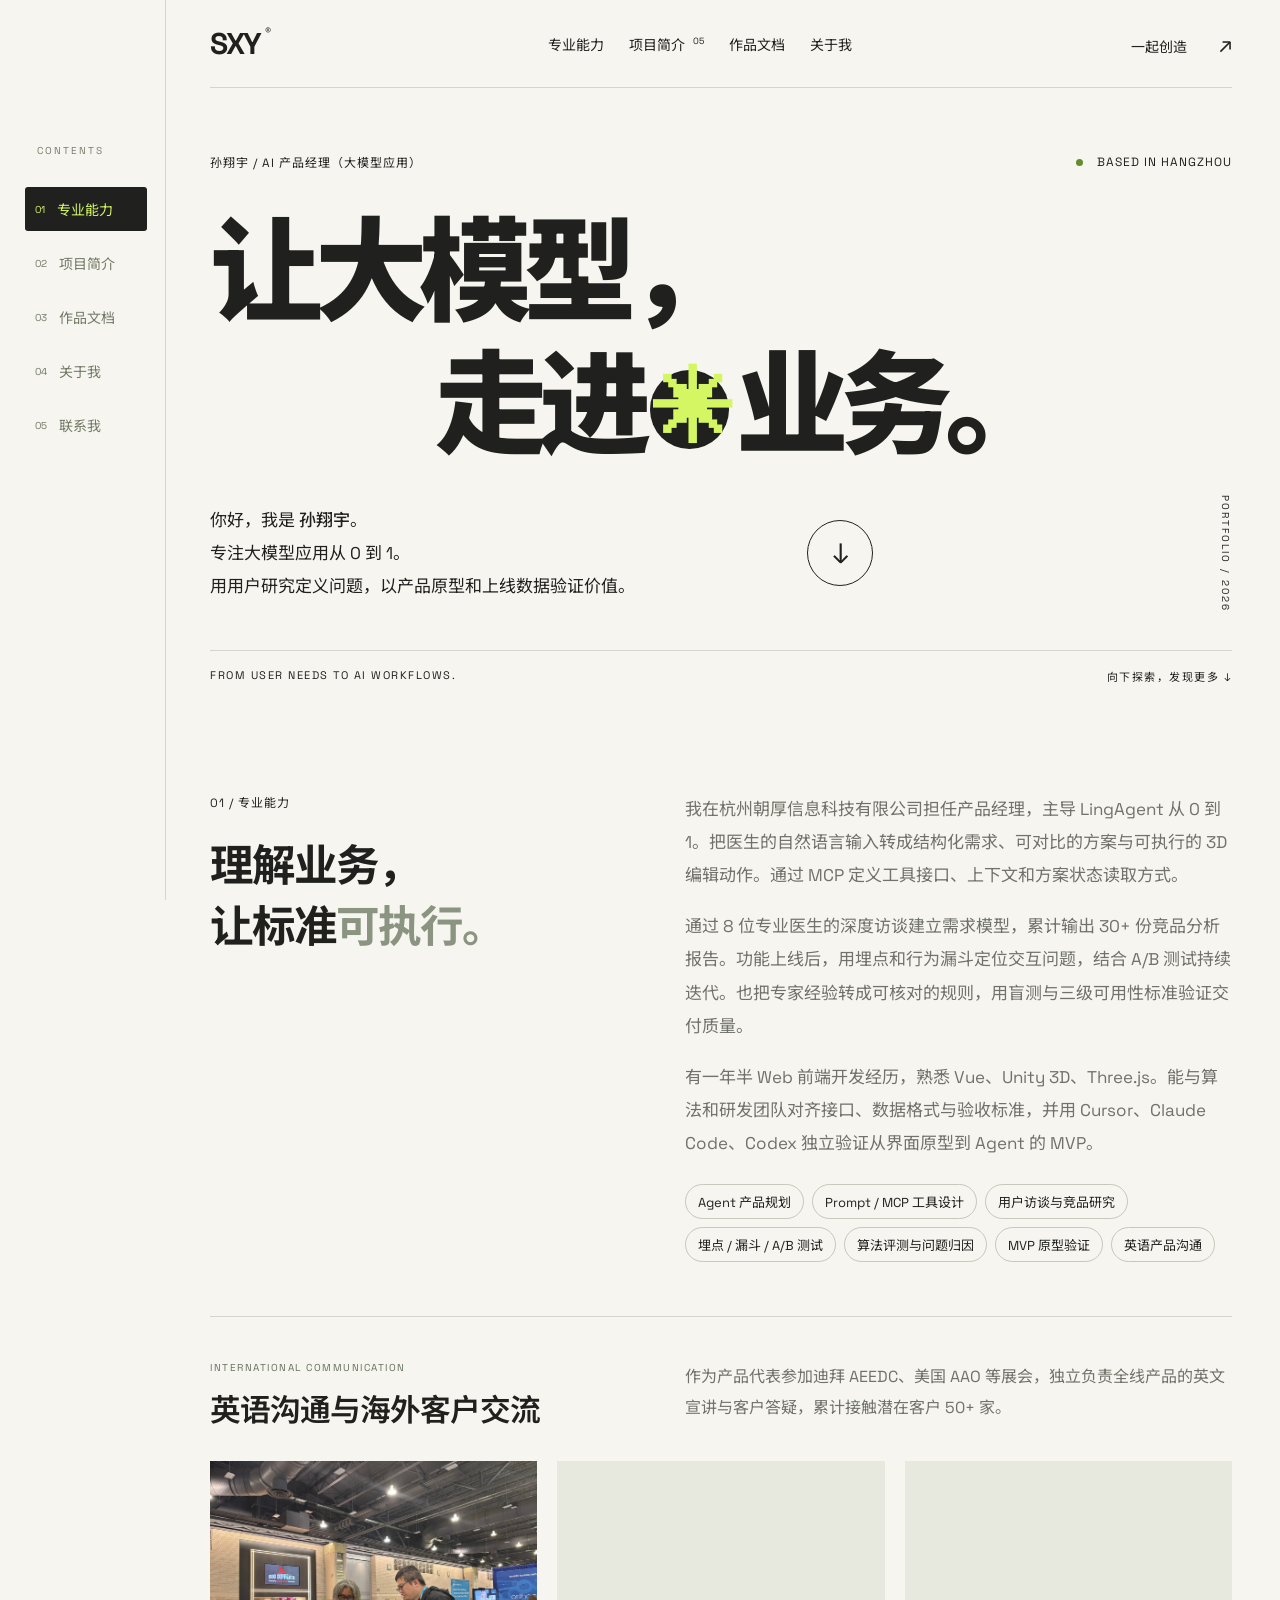
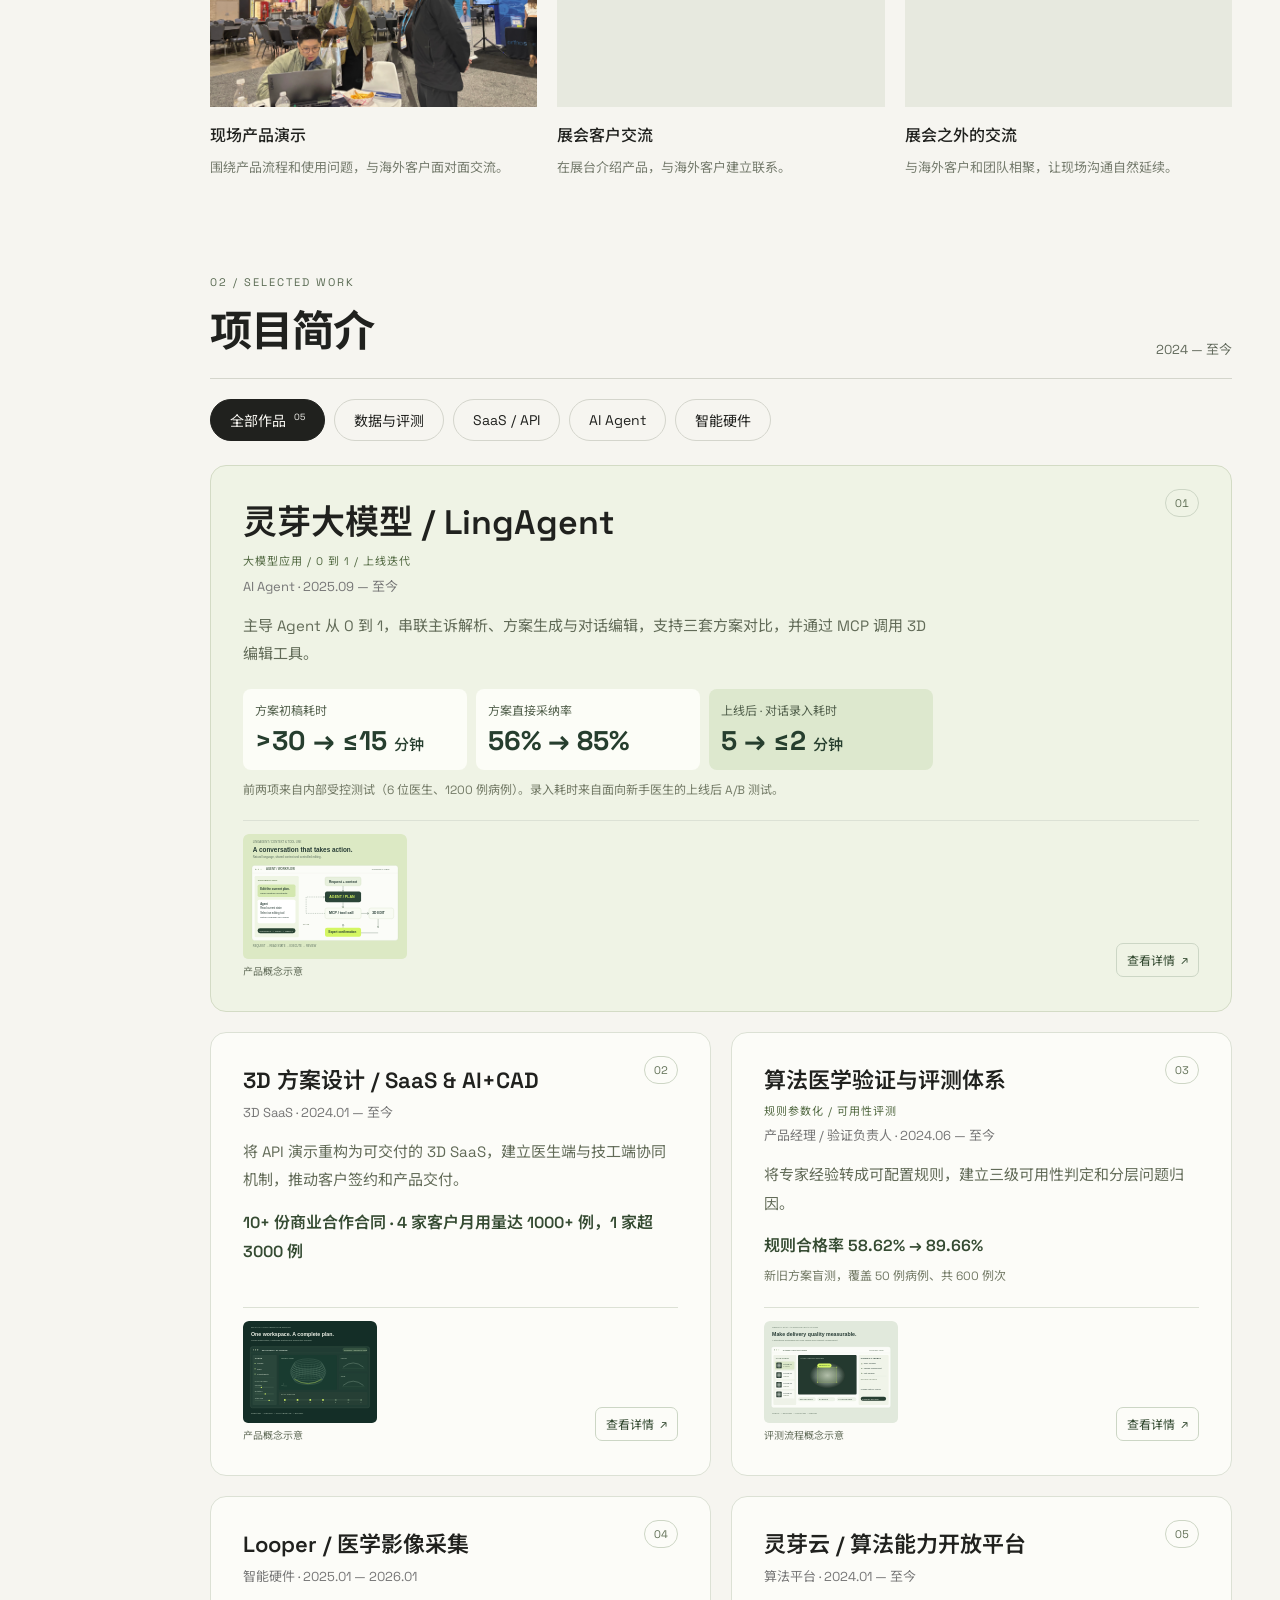
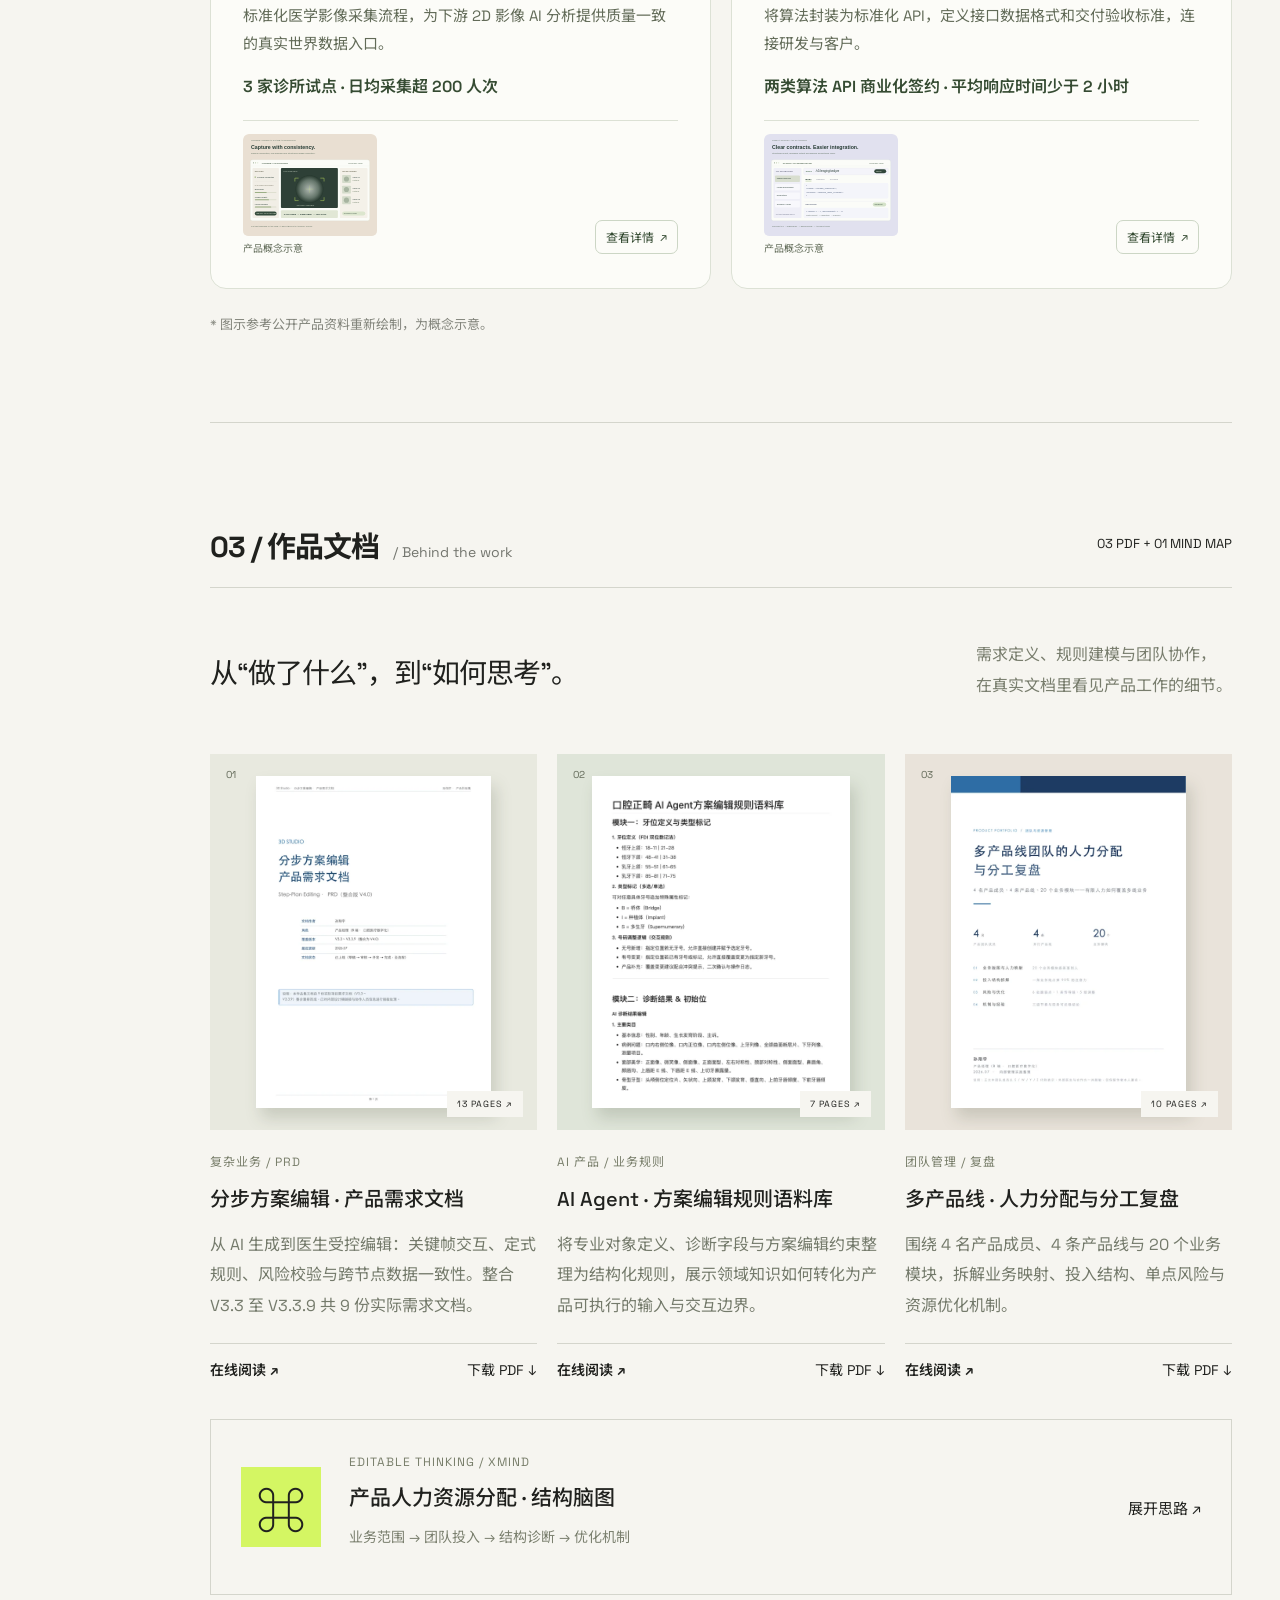
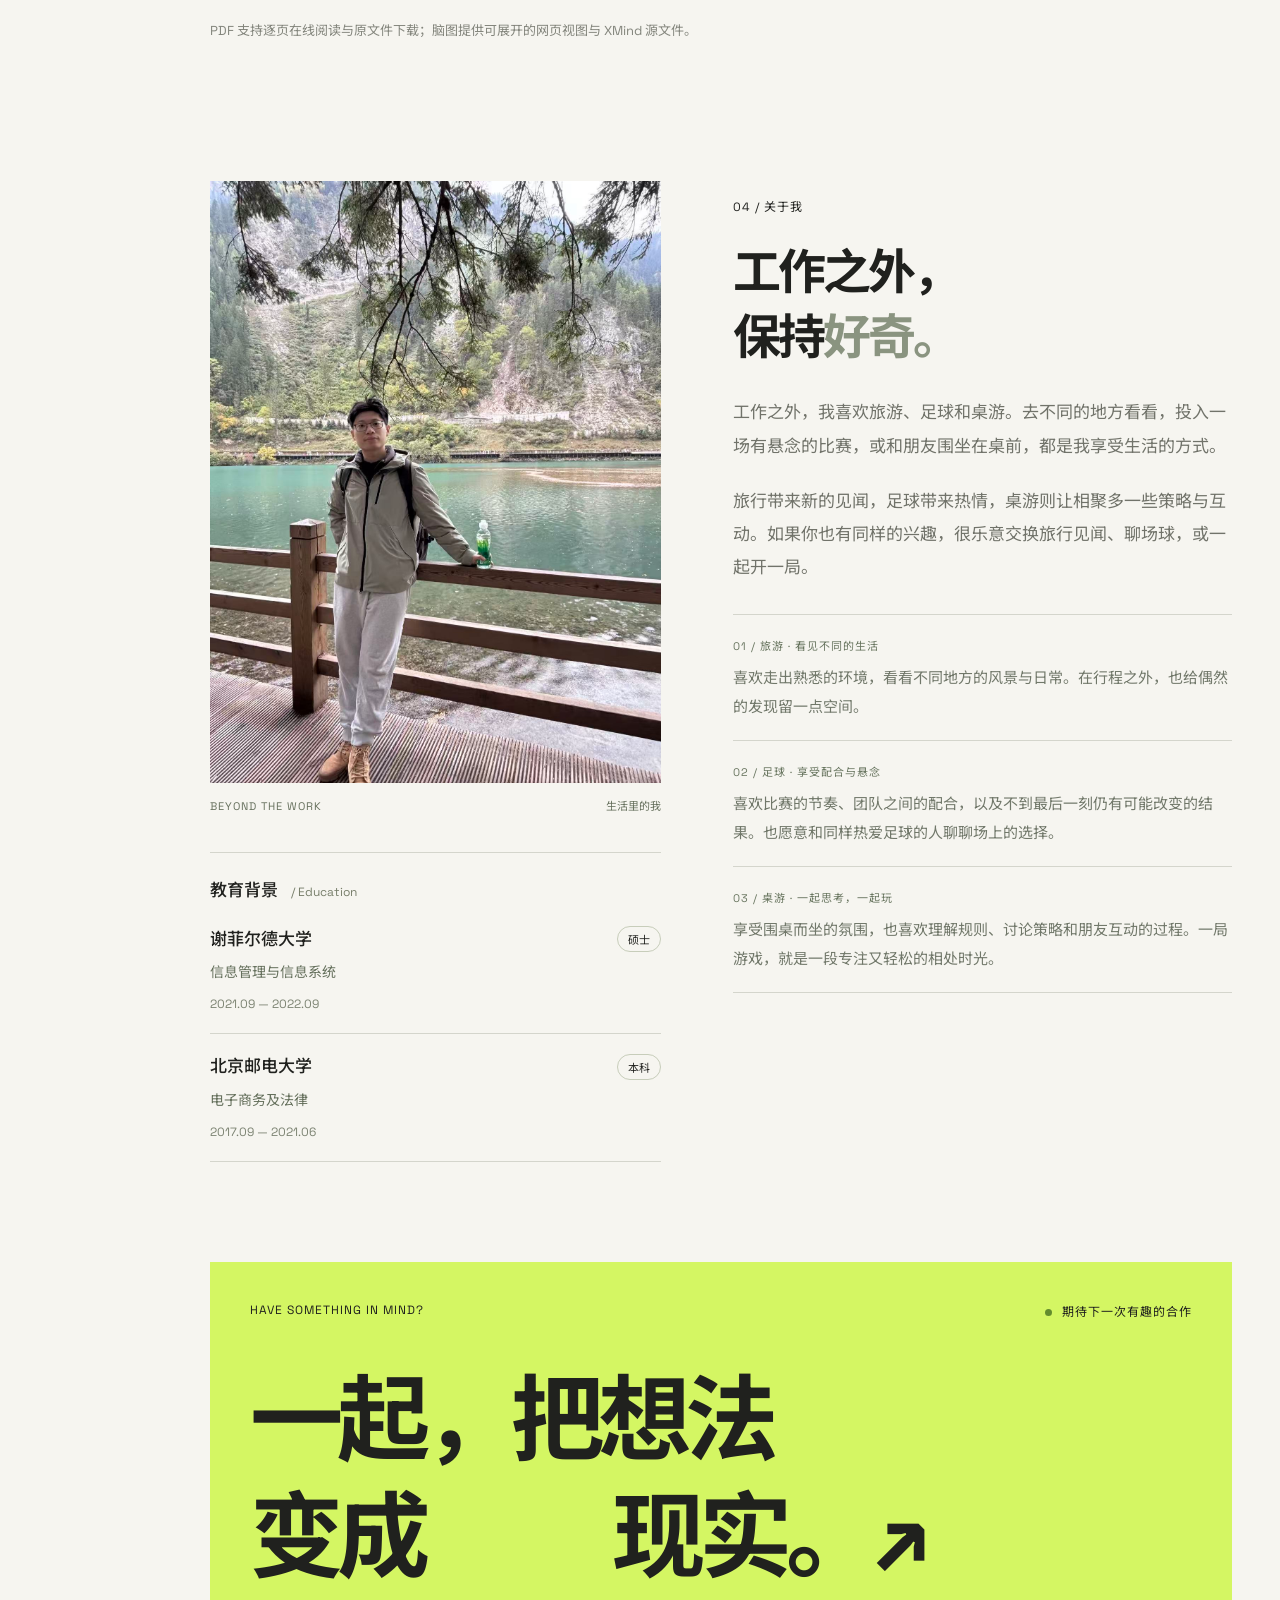
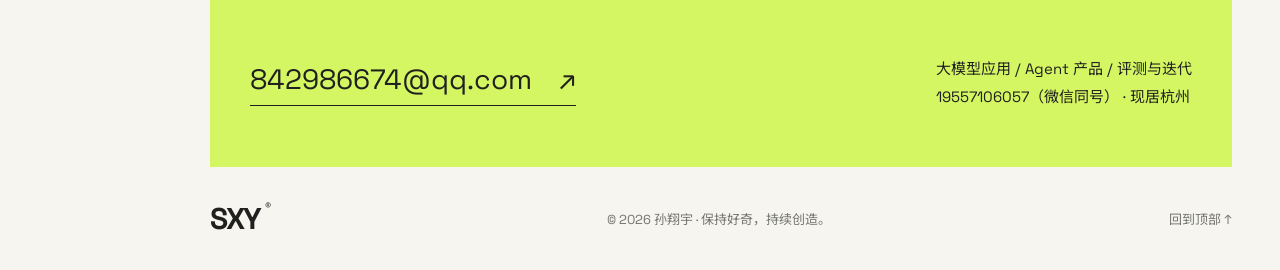
==== commit 3d4245d2: "Align portfolio with LLM application role and redesign project cards" ====
--- a/index.html
+++ b/index.html
@@ -1,14 +1,57 @@
-<!doctype html><html lang="zh-CN"><head><meta charset="UTF-8"><meta name="viewport" content="width=device-width, initial-scale=1"><meta name="description" content="孙翔宇，AI 数据产品经理，专注医学数据规范、算法评测与大模型 Agent。查看数据标注与评测体系、LingAgent、3D SaaS 等项目简介及作品文档。"><title>孙翔宇 — AI 数据产品经理 · 个人作品集</title><link rel="stylesheet" href="style.css"></head><body class="portfolio-home">
+<!doctype html><html lang="zh-CN"><head><meta charset="UTF-8"><meta name="viewport" content="width=device-width, initial-scale=1"><meta name="description" content="孙翔宇，AI 产品经理（大模型应用），专注大模型 Agent 从 0 到 1、用户研究与上线迭代。查看 LingAgent、3D SaaS、算法评测等项目与作品文档。"><title>孙翔宇 — AI 产品经理（大模型应用） · 个人作品集</title><link rel="stylesheet" href="style.css?v=20261105-cards"></head><body class="portfolio-home">
 <header><a href="#" class="brand">SXY<span>®</span></a><nav><a href="#intro">专业能力</a><a href="#work">项目简介 <sup>05</sup></a><a href="#documents">作品文档</a><a href="#about">关于我</a></nav><a class="contact-nav" href="#contact">一起创造 <span>↗</span></a></header>
-<aside class="chapter-nav" aria-label="章节目录"><span class="chapter-label">CONTENTS</span><a href="#intro" class="current" aria-current="location"><span>01</span>专业能力</a><a href="#work"><span>02</span>项目简介</a><a href="#documents"><span>03</span>作品文档</a><a href="#about"><span>04</span>关于我</a><a href="#contact"><span>05</span>联系我</a></aside><main><section id="intro" class="hero"><div class="eyebrow"><span>孙翔宇 / AI 数据产品经理</span><span class="availability"><i></i> BASED IN HANGZHOU</span></div><h1>让经验，<br><span class="second">成为<span class="asterisk">✳</span>标准。</span></h1><div class="hero-bottom"><p>你好，我是 <strong>孙翔宇</strong>。<br>把专业经验转化为数据规范、评测标准与 AI 产品。<br>从影像采集到算法验证，让产品效果有据可查。</p><a href="#work" class="round-link" aria-label="探索项目简介">↓</a><span class="vertical-note">PORTFOLIO / 2026</span></div><div class="hero-caption"><span>FROM DOMAIN KNOWLEDGE TO MEASURABLE AI.</span><span>向下探索，发现更多 ↓</span></div><div class="capability-profile"><div class="capability-heading"><div class="eyebrow">01 / 专业能力</div><h2>理解业务，<br>让标准<span>可执行。</span></h2></div><div class="capability-copy"><p>我在杭州朝厚信息科技有限公司担任产品经理，带领 4 人产品团队负责 3D SaaS、大模型 Agent 与影像采集产品，并统筹医学数据标注与算法验证体系。此前有一年半 Web 前端开发经历，熟悉 Unity 3D、Three.js，能与研发对齐数据格式、工具接口与评估标准。</p><p>我擅长与医学专家一起，把口头经验拆成可标注的字段、可配置的规则和可复现的判定标准；当专家评分口径不一致时，组织二次确认。在自动评分验证中，根据与医师评分的一致性划定适用维度，让每一项自动化都有证据支撑。</p><p>也使用 Cursor、Claude Code、Codex 独立完成从 UI、代码到 Agent 搭建的 MVP 验证，让产品想法尽早进入可测试的状态。</p><div class="skills"><span>多模态数据标注规范</span><span>医学专家协同</span><span>算法评测 / bad case 归因</span><span>AI Agent / MCP</span><span>病例数据建模</span><span>Vibe Coding</span><span>英语产品沟通</span></div><small class="demo-note">杭州 · 专业经验 → 数据规范 → 效果验证</small></div></div><section class="international-experience" aria-labelledby="international-heading"><div class="international-heading"><div><span class="eyebrow">INTERNATIONAL COMMUNICATION</span><h3 id="international-heading">英语沟通与海外客户交流</h3></div><p>在海外展会与客户交流中，使用英语介绍产品功能、演示业务流程，并围绕实际使用场景与合作需求沟通。让产品说明、现场答疑与后续交流顺畅衔接。</p></div><div class="client-gallery"><figure class="client-photo"><a href="assets/client-product-demo.jpg" target="_blank" rel="noopener" aria-label="查看现场产品演示原图"><img src="assets/client-product-demo.jpg" width="5712" height="4284" alt="孙翔宇在海外展会现场，使用笔记本电脑向客户演示产品" loading="lazy" decoding="async"></a><figcaption><h4>现场产品演示</h4><p>围绕产品流程和使用问题，与海外客户面对面交流。</p></figcaption></figure><figure class="client-photo"><a href="assets/client-exhibition.jpg" target="_blank" rel="noopener" aria-label="查看展会客户交流原图"><img src="assets/client-exhibition.jpg" width="1600" height="900" alt="孙翔宇在公司展台与海外客户合影" loading="lazy" decoding="async"></a><figcaption><h4>展会客户交流</h4><p>在展台介绍产品，与海外客户建立联系。</p></figcaption></figure><figure class="client-photo"><a href="assets/client-conversation.jpg" target="_blank" rel="noopener" aria-label="查看展会之外的交流原图"><img src="assets/client-conversation.jpg" width="1440" height="1080" alt="孙翔宇与海外客户和团队在餐厅合影" loading="lazy" decoding="async"></a><figcaption><h4>展会之外的交流</h4><p>与海外客户和团队相聚，让现场沟通自然延续。</p></figcaption></figure></div></section></section>
-<section id="work" class="work"><div class="section-heading"><h2>02 / 项目简介<span> / Project overview</span></h2><span>2024 — 至今</span></div><div class="filters" aria-label="作品分类"><button class="active" data-filter="all">全部作品 <sup>05</sup></button><button data-filter="data">数据与评测</button><button data-filter="brand">SaaS / API</button><button data-filter="digital">AI Agent</button><button data-filter="art">智能硬件</button></div><div class="projects">
-<button class="project project-featured" data-category="data" data-project="4"><div class="art project-illustration"><img src="assets/data-evaluation.svg" alt="医学数据标注工作台示意：数据队列、区域标记、分级标签和专家复核" loading="lazy"><span class="concept-label">评测流程概念示意</span><span class="project-open">↗</span></div><div class="project-meta"><span class="project-kicker">医学数据 / 标注规范 / 算法评测</span><h3>医学数据标注与算法评测体系</h3><span>产品经理 / 验证负责人 · 2024.06 — 至今</span><p class="project-summary">将专家经验转为可执行标准，建立医学影像标注、分层验证与方案评分闭环。</p><p class="project-result">300+ 独立病例 · 累计跑查 2000+ 例次</p><small class="project-context">含多算法版本与多环境重跑</small><p class="project-boundary">从 10 维度评分到 7 模型、756 份计划复验，根据验证结果，将自动评测限定在两个可计算维度。<br>点击查看标注规范、盲测设计与评测边界 ↗</p></div></button>
-
-<button class="project" data-category="digital" data-project="0"><div class="art project-illustration"><img src="assets/lingagent.svg" alt="LingAgent 流程示意：自然语言输入、上下文读取、MCP 工具调用与专家确认" loading="lazy"><span class="concept-label">产品概念示意</span><span class="project-open">↗</span></div><div class="project-meta"><h3>灵芽大模型 / LingAgent</h3><span>AI Agent · 2025.09 — 至今</span><p class="project-summary">从主诉解析到方案生成，定义 MCP 工具与上下文，让专业用户通过对话编辑 3D 方案。</p><p class="project-result">直接采纳率 56% → 85%</p><small class="project-context">内部受控测试：6 位医生、1200 例病例</small></div></button>
-<button class="project" data-category="brand" data-project="1"><div class="art project-illustration"><img src="assets/orthodontics.svg" alt="3D 方案设计工作区示意：模型视图、参数面板、分步时间线与双端协同" loading="lazy"><span class="concept-label">产品概念示意</span><span class="project-open">↗</span></div><div class="project-meta"><h3>3D 方案设计 / SaaS & AI+CAD</h3><span>3D SaaS · 2024.01 — 至今</span><p class="project-summary">重构从模型预处理到生产后处理的完整链路，建立专家与生产端双端协同及病例数据规范。</p><p class="project-result">10+ 份商业合作合同 · 4 家客户月均病例超 1000 例</p></div></button>
-
-<button class="project" data-category="brand" data-project="3"><div class="art project-illustration"><img src="assets/cloud-api.svg" alt="灵芽云 API 工作区示意：接口目录、结构化请求与响应、交付校验" loading="lazy"><span class="concept-label">产品概念示意</span><span class="project-open">↗</span></div><div class="project-meta"><h3>灵芽云 / 算法能力开放平台</h3><span>算法平台 · 2024.01 — 至今</span><p class="project-summary">将算法封装为标准化 API，定义接口数据格式和交付验收标准，连接研发与客户。</p><p class="project-result">影像分析与生产自动化 API 商业化签约</p></div></button>
-<button class="project" data-category="art" data-project="2"><div class="art project-illustration"><img src="assets/looper.svg" alt="Looper 影像采集工作区示意：设备连接、取景预览、影像序列与云端同步" loading="lazy"><span class="concept-label">产品概念示意</span><span class="project-open">↗</span></div><div class="project-meta"><h3>Looper / 医学影像采集</h3><span>智能硬件 · 2025.01 — 2026.01</span><p class="project-summary">标准化医学影像采集流程，为下游 2D 影像 AI 分析提供质量一致的真实世界数据入口。</p><p class="project-result">落地后日均采集超 200 人次</p></div></button></div><p class="demo-note">* 图示参考公开产品资料重新绘制，为概念示意。</p></section>
+<aside class="chapter-nav" aria-label="章节目录"><span class="chapter-label">CONTENTS</span><a href="#intro" class="current" aria-current="location"><span>01</span>专业能力</a><a href="#work"><span>02</span>项目简介</a><a href="#documents"><span>03</span>作品文档</a><a href="#about"><span>04</span>关于我</a><a href="#contact"><span>05</span>联系我</a></aside><main><section id="intro" class="hero"><div class="eyebrow"><span>孙翔宇 / AI 产品经理（大模型应用）</span><span class="availability"><i></i> BASED IN HANGZHOU</span></div><h1>让大模型，<br><span class="second">走进<span class="asterisk">✳</span>业务。</span></h1><div class="hero-bottom"><p>你好，我是 <strong>孙翔宇</strong>。<br>专注大模型应用从 0 到 1。<br>用用户研究定义问题，以产品原型和上线数据验证价值。</p><a href="#work" class="round-link" aria-label="探索项目简介">↓</a><span class="vertical-note">PORTFOLIO / 2026</span></div><div class="hero-caption"><span>FROM USER NEEDS TO AI WORKFLOWS.</span><span>向下探索，发现更多 ↓</span></div><div class="capability-profile"><div class="capability-heading"><div class="eyebrow">01 / 专业能力</div><h2>理解业务，<br>让标准<span>可执行。</span></h2></div><div class="capability-copy">
+<p>我在杭州朝厚信息科技有限公司担任产品经理，主导 LingAgent 从 0 到 1。把医生的自然语言输入转成结构化需求、可对比的方案与可执行的 3D 编辑动作。通过 MCP 定义工具接口、上下文和方案状态读取方式。</p>
+<p>通过 8 位专业医生的深度访谈建立需求模型，累计输出 30+ 份竞品分析报告。功能上线后，用埋点和行为漏斗定位交互问题，结合 A/B 测试持续迭代。也把专家经验转成可核对的规则，用盲测与三级可用性标准验证交付质量。</p>
+<p>有一年半 Web 前端开发经历，熟悉 Vue、Unity 3D、Three.js。能与算法和研发团队对齐接口、数据格式与验收标准，并用 Cursor、Claude Code、Codex 独立验证从界面原型到 Agent 的 MVP。</p>
+<div class="skills"><span>Agent 产品规划</span><span>Prompt / MCP 工具设计</span><span>用户访谈与竞品研究</span><span>埋点 / 漏斗 / A/B 测试</span><span>算法评测与问题归因</span><span>MVP 原型验证</span><span>英语产品沟通</span></div>
+</div></div><section class="international-experience" aria-labelledby="international-heading"><div class="international-heading"><div><span class="eyebrow">INTERNATIONAL COMMUNICATION</span><h3 id="international-heading">英语沟通与海外客户交流</h3></div><p>作为产品代表参加迪拜 AEEDC、美国 AAO 等展会，独立负责全线产品的英文宣讲与客户答疑，累计接触潜在客户 50+ 家。</p></div><div class="client-gallery"><figure class="client-photo"><a href="assets/client-product-demo.jpg" target="_blank" rel="noopener" aria-label="查看现场产品演示原图"><img src="assets/client-product-demo.jpg" width="5712" height="4284" alt="孙翔宇在海外展会现场，使用笔记本电脑向客户演示产品" loading="lazy" decoding="async"></a><figcaption><h4>现场产品演示</h4><p>围绕产品流程和使用问题，与海外客户面对面交流。</p></figcaption></figure><figure class="client-photo"><a href="assets/client-exhibition.jpg" target="_blank" rel="noopener" aria-label="查看展会客户交流原图"><img src="assets/client-exhibition.jpg" width="1600" height="900" alt="孙翔宇在公司展台与海外客户合影" loading="lazy" decoding="async"></a><figcaption><h4>展会客户交流</h4><p>在展台介绍产品，与海外客户建立联系。</p></figcaption></figure><figure class="client-photo"><a href="assets/client-conversation.jpg" target="_blank" rel="noopener" aria-label="查看展会之外的交流原图"><img src="assets/client-conversation.jpg" width="1440" height="1080" alt="孙翔宇与海外客户和团队在餐厅合影" loading="lazy" decoding="async"></a><figcaption><h4>展会之外的交流</h4><p>与海外客户和团队相聚，让现场沟通自然延续。</p></figcaption></figure></div></section></section>
+<section id="work" class="work"><div class="section-heading work-heading">
+  <div><span class="work-kicker">02 / SELECTED WORK</span><h2>项目简介</h2></div>
+  <span class="work-period">2024 — 至今</span>
+</div><div class="filters" aria-label="作品分类"><button class="active" data-filter="all">全部作品 <sup>05</sup></button><button data-filter="data">数据与评测</button><button data-filter="brand">SaaS / API</button><button data-filter="digital">AI Agent</button><button data-filter="art">智能硬件</button></div><div class="projects">
+<button class="project project-featured" data-category="digital" data-project="0">
+  <div class="project-meta"><h3>灵芽大模型 / LingAgent</h3><span class="project-number" aria-hidden="true">01</span><span class="project-kicker">大模型应用 / 0 到 1 / 上线迭代</span><span>AI Agent · 2025.09 — 至今</span><p class="project-summary">主导 Agent 从 0 到 1，串联主诉解析、方案生成与对话编辑，支持三套方案对比，并通过 MCP 调用 3D 编辑工具。</p>
+    <div class="project-metrics">
+      <div class="project-metric"><span>方案初稿耗时</span><strong>&gt;30 → ≤15 <small>分钟</small></strong></div>
+      <div class="project-metric"><span>方案直接采纳率</span><strong>56% → 85%</strong></div>
+      <div class="project-metric project-metric-online"><span>上线后 · 对话录入耗时</span><strong>5 → ≤2 <small>分钟</small></strong></div>
+    </div>
+    <small class="project-context">前两项来自内部受控测试（6 位医生、1200 例病例）。录入耗时来自面向新手医生的上线后 A/B 测试。</small>
+  </div>
+  <div class="project-footer">
+    <div class="art project-illustration"><img src="assets/lingagent.svg" alt="LingAgent 流程示意：自然语言输入、上下文读取、MCP 工具调用与专家确认" loading="lazy"><span class="concept-label">产品概念示意</span></div>
+    <span class="project-detail-link">查看详情 <span aria-hidden="true">↗</span></span>
+  </div>
+</button>
+<button class="project" data-category="brand" data-project="1">
+  <div class="project-meta"><h3>3D 方案设计 / SaaS & AI+CAD</h3><span class="project-number" aria-hidden="true">02</span><span>3D SaaS · 2024.01 — 至今</span><p class="project-summary">将 API 演示重构为可交付的 3D SaaS，建立医生端与技工端协同机制，推动客户签约和产品交付。</p><p class="project-result">10+ 份商业合作合同 · 4 家客户月用量达 1000+ 例，1 家超 3000 例</p></div>
+  <div class="project-footer">
+    <div class="art project-illustration"><img src="assets/orthodontics.svg" alt="3D 方案设计工作区示意：模型视图、参数面板、分步时间线与双端协同" loading="lazy"><span class="concept-label">产品概念示意</span></div>
+    <span class="project-detail-link">查看详情 <span aria-hidden="true">↗</span></span>
+  </div>
+</button>
+<button class="project" data-category="data" data-project="4">
+  <div class="project-meta"><h3>算法医学验证与评测体系</h3><span class="project-number" aria-hidden="true">03</span><span class="project-kicker">规则参数化 / 可用性评测</span><span>产品经理 / 验证负责人 · 2024.06 — 至今</span><p class="project-summary">将专家经验转成可配置规则，建立三级可用性判定和分层问题归因。</p><p class="project-result">规则合格率 58.62% → 89.66%</p><small class="project-context">新旧方案盲测，覆盖 50 例病例、共 600 例次</small></div>
+  <div class="project-footer">
+    <div class="art project-illustration"><img src="assets/data-evaluation.svg" alt="算法评测工作台示意：病例队列、交付标准、可用性分级与专家复核" loading="lazy"><span class="concept-label">评测流程概念示意</span></div>
+    <span class="project-detail-link">查看详情 <span aria-hidden="true">↗</span></span>
+  </div>
+</button>
+<button class="project" data-category="art" data-project="2">
+  <div class="project-meta"><h3>Looper / 医学影像采集</h3><span class="project-number" aria-hidden="true">04</span><span>智能硬件 · 2025.01 — 2026.01</span><p class="project-summary">标准化医学影像采集流程，为下游 2D 影像 AI 分析提供质量一致的真实世界数据入口。</p><p class="project-result">3 家诊所试点 · 日均采集超 200 人次</p></div>
+  <div class="project-footer">
+    <div class="art project-illustration"><img src="assets/looper.svg" alt="Looper 影像采集工作区示意：设备连接、取景预览、影像序列与云端同步" loading="lazy"><span class="concept-label">产品概念示意</span></div>
+    <span class="project-detail-link">查看详情 <span aria-hidden="true">↗</span></span>
+  </div>
+</button>
+<button class="project" data-category="brand" data-project="3">
+  <div class="project-meta"><h3>灵芽云 / 算法能力开放平台</h3><span class="project-number" aria-hidden="true">05</span><span>算法平台 · 2024.01 — 至今</span><p class="project-summary">将算法封装为标准化 API，定义接口数据格式和交付验收标准，连接研发与客户。</p><p class="project-result">两类算法 API 商业化签约 · 平均响应时间少于 2 小时</p></div>
+  <div class="project-footer">
+    <div class="art project-illustration"><img src="assets/cloud-api.svg" alt="灵芽云 API 工作区示意：接口目录、结构化请求与响应、交付校验" loading="lazy"><span class="concept-label">产品概念示意</span></div>
+    <span class="project-detail-link">查看详情 <span aria-hidden="true">↗</span></span>
+  </div>
+</button></div><p class="demo-note">* 图示参考公开产品资料重新绘制，为概念示意。</p></section>
 <section id="documents" class="document-library"><div class="section-heading"><h2>03 / 作品文档<span> / Behind the work</span></h2><span>03 PDF + 01 MIND MAP</span></div><div class="library-intro"><p>从“做了什么”，到“如何思考”。</p><span>需求定义、规则建模与团队协作，<br>在真实文档里看见产品工作的细节。</span></div><div class="document-grid" id="document-grid"></div><a class="mindmap-card" href="reader.html?doc=team-map"><span class="map-icon" aria-hidden="true">⌘</span><div><span class="doc-kicker">EDITABLE THINKING / XMIND</span><h3>产品人力资源分配 · 结构脑图</h3><p>业务范围 → 团队投入 → 结构诊断 → 优化机制</p></div><span class="map-action">展开思路 ↗</span></a><p class="demo-note">PDF 支持逐页在线阅读与原文件下载；脑图提供可展开的网页视图与 XMind 源文件。</p></section><section id="about" class="about"><div class="about-personal"><figure class="about-photo"><img src="assets/about-life.jpg" alt="孙翔宇的休闲照：站在湖边木栈道上，身后是湖水和山林" width="1279" height="1706" loading="lazy" decoding="async"><figcaption><span>BEYOND THE WORK</span><span>生活里的我</span></figcaption></figure><section class="about-education" aria-labelledby="education-heading"><h3 id="education-heading">教育背景 <span>/ Education</span></h3><article class="education-item"><div class="education-school"><h4>谢菲尔德大学</h4><span>硕士</span></div><p>信息管理与信息系统</p><time>2021.09 — 2022.09</time></article><article class="education-item"><div class="education-school"><h4>北京邮电大学</h4><span>本科</span></div><p>电子商务及法律</p><time>2017.09 — 2021.06</time></article></section></div><div class="about-copy about-life"><div class="eyebrow">04 / 关于我</div><h2>工作之外，<br>保持<span>好奇。</span></h2><p>工作之外，我喜欢旅游、足球和桌游。去不同的地方看看，投入一场有悬念的比赛，或和朋友围坐在桌前，都是我享受生活的方式。</p><p>旅行带来新的见闻，足球带来热情，桌游则让相聚多一些策略与互动。如果你也有同样的兴趣，很乐意交换旅行见闻、聊场球，或一起开一局。</p><div class="life-topics" aria-label="兴趣爱好"><article><span>01 / 旅游 · 看见不同的生活</span><p>喜欢走出熟悉的环境，看看不同地方的风景与日常。在行程之外，也给偶然的发现留一点空间。</p></article><article><span>02 / 足球 · 享受配合与悬念</span><p>喜欢比赛的节奏、团队之间的配合，以及不到最后一刻仍有可能改变的结果。也愿意和同样热爱足球的人聊聊场上的选择。</p></article><article><span>03 / 桌游 · 一起思考，一起玩</span><p>享受围桌而坐的氛围，也喜欢理解规则、讨论策略和朋友互动的过程。一局游戏，就是一段专注又轻松的相处时光。</p></article></div></div></section>
 
-<section id="contact" class="contact"><div class="eyebrow"><span>HAVE SOMETHING IN MIND?</span><span><i></i> 期待下一次有趣的合作</span></div><h2>一起，把想法<br>变成<span>现实。↗</span></h2><div class="contact-bottom"><a class="email-link" href="mailto:842986674@qq.com">842986674@qq.com <span>↗</span></a><p>AI 数据产品 / 算法评测 / 大模型 Agent<br><a href="tel:19557106057">19557106057</a>（微信同号） · 现居杭州</p></div></section></main><footer><a href="#" class="brand">SXY<span>®</span></a><span>© 2026 孙翔宇 · 保持好奇，持续创造。</span><a href="#">回到顶部 ↑</a></footer><dialog id="project-dialog"><button class="close" aria-label="关闭作品详情">×</button><div id="detail-art"></div><div class="detail-copy"><span id="detail-category"></span><h2 id="detail-title"></h2><p id="detail-description"></p><div id="project-documents"></div><div class="detail-grid"><div><small>项目性质</small><p>真实产品实践</p></div><div><small>负责范围</small><p id="detail-scope"></p></div></div><p class="demo-note">图示参考公开产品资料重新绘制，为概念示意。</p></div></dialog><div id="toast" role="status"></div><script src="documents.js"></script><script src="app.js"></script><script src="library.js"></script><script src="navigation.js"></script></body></html>
+<section id="contact" class="contact"><div class="eyebrow"><span>HAVE SOMETHING IN MIND?</span><span><i></i> 期待下一次有趣的合作</span></div><h2>一起，把想法<br>变成<span>现实。↗</span></h2><div class="contact-bottom"><a class="email-link" href="mailto:842986674@qq.com">842986674@qq.com <span>↗</span></a><p>大模型应用 / Agent 产品 / 评测与迭代<br><a href="tel:19557106057">19557106057</a>（微信同号） · 现居杭州</p></div></section></main><footer><a href="#" class="brand">SXY<span>®</span></a><span>© 2026 孙翔宇 · 保持好奇，持续创造。</span><a href="#">回到顶部 ↑</a></footer><dialog id="project-dialog"><button class="close" aria-label="关闭作品详情">×</button><div class="detail-copy"><span id="detail-category"></span><h2 id="detail-title"></h2><p id="detail-description"></p><div id="project-documents"></div><div class="detail-grid"><div><small>项目性质</small><p>真实产品实践</p></div><div><small>负责范围</small><p id="detail-scope"></p></div></div><div id="detail-art"></div><p class="demo-note">图示参考公开产品资料重新绘制，为概念示意。</p></div></dialog><div id="toast" role="status"></div><script src="documents.js"></script><script src="app.js"></script><script src="library.js"></script><script src="navigation.js"></script></body></html>
--- a/style.css
+++ b/style.css
@@ -10,9 +10,9 @@
 @media(min-width:1700px){.portfolio-home>header,.portfolio-home>main,.portfolio-home>footer{max-width:1400px;margin-left:230px}}@media(max-width:1100px){.portfolio-home>header,.portfolio-home>main,.portfolio-home>footer{margin-left:175px;margin-right:30px}.chapter-nav{width:150px;padding-left:16px;padding-right:12px}.chapter-nav a{font-size:13px;gap:8px}.portfolio-home .contact-nav{display:none}.document-grid{grid-template-columns:1fr 1fr}.document-card:last-child{grid-column:1/-1;display:grid;grid-template-columns:1fr 1fr;gap:25px}.document-card:last-child .document-cover{aspect-ratio:1.1}.about{gap:5%}.about-art{min-height:480px}.about-copy h2{font-size:40px}}
 @media(max-width:800px){html{scroll-padding-top:80px}.portfolio-home>header,.portfolio-home>main,.portfolio-home>footer{margin-left:5%;margin-right:5%}.portfolio-home>header{height:75px}.portfolio-home header nav{display:none}.chapter-nav{position:sticky;top:0;bottom:auto;width:100%;height:auto;padding:10px 5%;flex-direction:row;gap:8px;border-right:0;border-bottom:1px solid var(--line);overflow-x:auto;scrollbar-width:thin}.chapter-label{display:none}.chapter-nav a{white-space:nowrap;flex-shrink:0;font-size:12px;padding:9px 10px;gap:6px}.chapter-nav a>span{font-size:9px}.hero h1{font-size:14vw}.hero-bottom p{font-size:15px;max-width:80%}.hero-bottom{gap:12px}.round-link{flex-shrink:0;margin:0;width:42px;height:42px}.vertical-note{display:none}.hero-caption{font-size:8px}.section-heading{flex-wrap:wrap;gap:15px}.section-heading h2{font-size:24px}.section-heading h2 span{font-size:11px}.section-heading>span{font-size:11px}.filters{flex-wrap:wrap}.filters button{font-size:13px;padding:9px 14px}.project-meta h3{font-size:17px}.project-meta>span{font-size:13px}.about-copy p{font-size:16px}.document-grid{grid-template-columns:1fr}.document-card:last-child{display:block;grid-column:auto}.document-card:last-child .document-cover{aspect-ratio:1.15}.document-card p{font-size:16px}.library-intro>span{font-size:15px}.doc-kicker{font-size:11px}.document-actions{font-size:14px}.document-card h3{font-size:21px}.document-library .section-heading h2 span{font-size:10px}.about-art{min-height:350px}.demo-note{font-size:12px}.detail-copy p{font-size:16px}.contact{padding:30px 20px!important}.contact-bottom p{font-size:15px}footer>span,footer>a:last-child{font-size:11px}}
 /* Resume-aligned case studies: methods, results and validation context. */
-.project-featured{grid-column:1/-1;display:grid;grid-template-columns:1.12fr 1fr;gap:32px;align-items:center;border-bottom:1px solid var(--line);padding-bottom:36px}.project-featured[hidden]{display:none}.project-featured .project-meta{margin:0}.project-meta .project-kicker{font-size:11px;letter-spacing:1px;color:#536a43;margin:0 0 14px}.project-featured .project-meta h3{font-size:clamp(22px,2vw,30px);font-weight:600;line-height:1.5}.project-meta .project-summary{font-size:15px;line-height:1.9;color:#626b58;margin:14px 0 0}.project-meta .project-result{font-size:16px;font-weight:600;line-height:1.8;margin:14px 0 0}.project-context{display:block;font-size:12px;line-height:1.8;color:#737a66;margin-top:5px}.project-featured .project-result{font-size:19px}.project-boundary{border-left:3px solid #8b9b7c;padding-left:14px;margin-top:20px;font-size:13px;line-height:1.9;color:#626b58}.hero-caption{gap:20px}.projects{align-items:start}
-@media(max-width:1100px){.project-featured{gap:24px;grid-template-columns:1fr 1fr}.project-featured .project-meta h3{font-size:22px}.project-featured .project-result{font-size:16px}.project-featured .project-summary{font-size:14px}}
-@media(max-width:800px){.project-featured{grid-template-columns:1fr;gap:20px;padding-bottom:28px}.project-featured .project-meta h3{font-size:23px}.project-featured .project-summary{font-size:15px}.hero-caption{line-height:1.8}.project-meta .project-result{font-size:15px}.project-featured .project-result{font-size:17px}}
+.project-featured{grid-column:1/-1;border-bottom:1px solid var(--line);padding-bottom:36px}.project-meta .project-kicker{font-size:11px;letter-spacing:1px;color:#536a43;margin-top:5px}.project-featured .project-meta h3{font-size:clamp(22px,2vw,30px);font-weight:600;line-height:1.5}.project-meta .project-summary{font-size:15px;line-height:1.9;color:#626b58;margin:14px 0 0}.project-meta .project-result{font-size:16px;font-weight:600;line-height:1.8;margin:14px 0 0}.project-context{display:block;font-size:12px;line-height:1.8;color:#737a66;margin-top:5px}.project-featured .project-result{font-size:19px}.project-boundary{border-left:3px solid #8b9b7c;padding-left:14px;margin-top:20px;font-size:13px;line-height:1.9;color:#626b58}.hero-caption{gap:20px}.projects{align-items:start}
+@media(max-width:1100px){.project-featured .project-meta h3{font-size:22px}.project-featured .project-result{font-size:16px}.project-featured .project-summary{font-size:14px}}
+@media(max-width:800px){.project-featured{padding-bottom:28px}.project-featured .project-meta h3{font-size:23px}.project-featured .project-summary{font-size:15px}.hero-caption{line-height:1.8}.project-meta .project-result{font-size:15px}.project-featured .project-result{font-size:17px}}
 @media(max-width:800px){.hero h1{font-size:13vw}}
 /* Personal photo and education within About. */
 .about{grid-template-columns:minmax(0,.95fr) minmax(0,1.05fr);gap:7%;align-items:start}.about-personal{min-width:0}.about-photo{margin:0}.about-photo img{display:block;width:100%;height:auto;aspect-ratio:1279/1706;object-fit:contain;background:#e9e8df}.about-photo figcaption{display:flex;justify-content:space-between;gap:16px;padding:14px 0;font-size:11px;letter-spacing:1px;color:#67715e;line-height:1.7}.about-photo figcaption span:last-child{letter-spacing:0}.about-education{margin-top:22px;border-top:1px solid var(--line)}.about-education h3{font-size:17px;font-weight:500;margin:23px 0 6px}.about-education h3>span{font-size:12px;font-weight:400;color:#777e6a;margin-left:9px}.education-item{padding:19px 0;border-bottom:1px solid var(--line)}.education-school{display:flex;justify-content:space-between;align-items:center;gap:12px}.education-school h4{font-size:17px;line-height:1.6;margin:0;font-weight:500}.education-school>span{font-size:11px;padding:4px 10px;border:1px solid #c7cdba;border-radius:20px;white-space:nowrap}.education-item p{font-size:14px;line-height:1.8;margin:7px 0;color:#65705c}.education-item time{font-size:12px;color:#7c8372;line-height:1.7}.about-copy{min-width:0}
@@ -28,3 +28,126 @@
 @media(max-width:1100px){.international-heading{gap:5%}.international-heading h3{font-size:25px}.client-gallery{gap:15px}}
 @media(max-width:800px){.international-experience{padding-top:34px}.international-heading{grid-template-columns:1fr;gap:17px;margin-bottom:23px}.international-heading>p{font-size:15px}.client-gallery{grid-template-columns:1fr 1fr;gap:26px 18px}.client-photo:first-child{grid-column:1/-1}.client-photo:first-child img{max-height:500px}.client-photo h4{font-size:16px}}
 @media(max-width:560px){.client-gallery{grid-template-columns:1fr;gap:27px}.client-photo:first-child{grid-column:auto}.client-photo p{font-size:14px}.international-heading h3{font-size:25px}}
+
+/* Project cards: readable summaries with a compact illustration footer. */
+.work-heading {
+  align-items: end;
+  padding-bottom: 20px;
+  margin-bottom: 20px;
+}
+.work-kicker {
+  display: block;
+  margin-bottom: 8px;
+  color: #5a6b53;
+  font-size: 11px;
+  letter-spacing: 2px;
+}
+.work-heading h2 { font-size: clamp(29px, 3.3vw, 44px); }
+.work-heading .work-period { color: #636b5d; }
+.work .filters { margin-bottom: 24px; }
+.work .projects { gap: 20px; align-items: stretch; }
+.work .project {
+  position: relative;
+  display: flex;
+  flex-direction: column;
+  min-width: 0;
+  padding: clamp(20px, 3vw, 32px);
+  border: 1px solid #dce1d5;
+  border-radius: 16px;
+  background: #fcfcf8;
+  transition: border-color .2s, box-shadow .2s;
+}
+.work .project[hidden] { display: none; }
+.work .project:hover { border-color: #8c9a79; box-shadow: 0 6px 20px #273a2210; }
+.work .project-featured { background: #eff3e5; border-color: #d3dbc5; }
+.project .project-meta { margin: 0; flex: 1; }
+.project .project-meta h3 {
+  padding-right: 42px;
+  font-size: clamp(18px, 2vw, 22px);
+  line-height: 1.45;
+  font-weight: 600;
+}
+.project-featured .project-meta h3 { font-size: clamp(23px, 3vw, 34px); }
+.project-meta .project-number {
+  position: absolute;
+  top: 23px;
+  right: clamp(20px, 3vw, 32px);
+  margin: 0;
+  padding: 4px 9px;
+  border: 1px solid #cdd6c5;
+  border-radius: 999px;
+  color: #627157;
+  font-size: 11px;
+  font-variant-numeric: tabular-nums;
+}
+.project .project-summary { max-width: 69ch; }
+.project .project-result { color: #354b32; }
+.project-metrics {
+  display: grid;
+  grid-template-columns: repeat(3, minmax(0, 1fr));
+  gap: 9px;
+  margin: 20px 0 10px;
+}
+.project-metric {
+  padding: 12px;
+  border-radius: 8px;
+  background: #fcfdf7;
+}
+.project-metric-online { background: #dde8ce; }
+.project-metric > span { display: block; margin-bottom: 5px; color: #53614d; font-size: 12px; }
+.project-metric strong { color: #263e2e; font-size: clamp(17px, 2.2vw, 27px); line-height: 1.25; }
+.project-metric strong small { font-size: .56em; font-weight: 500; white-space: nowrap; }
+.project-footer {
+  display: flex;
+  justify-content: space-between;
+  align-items: end;
+  gap: 14px;
+  margin-top: 19px;
+  padding-top: 13px;
+  border-top: 1px solid #dce1d5;
+}
+.project .project-illustration,
+#detail-art .project-illustration {
+  width: min(100%, 134px);
+  aspect-ratio: auto;
+  border-radius: 6px;
+  background: transparent;
+}
+.project .project-illustration img,
+#detail-art .project-illustration img {
+  width: 100%;
+  height: auto;
+  border-radius: 5px;
+}
+.project-featured .project-illustration { width: min(100%, 164px); }
+#detail-art .project-illustration { width: min(100%, 288px); margin-top: 16px; }
+.project-illustration .concept-label {
+  display: block;
+  position: static;
+  padding: 5px 0 0;
+  border: 0;
+  background: transparent;
+  color: #646e5b;
+  font-size: 10px;
+  line-height: 1.5;
+}
+.project-detail-link {
+  display: inline-flex;
+  align-items: center;
+  gap: 6px;
+  margin-bottom: 2px;
+  padding: 7px 10px;
+  border: 1px solid #ccd6c5;
+  border-radius: 7px;
+  color: #354b32;
+  font-size: 12px;
+  white-space: nowrap;
+}
+.project:hover .project-detail-link { background: #e4ecd9; border-color: #a6b598; }
+@media (max-width: 760px) {
+  .work .projects { grid-template-columns: 1fr; gap: 16px; }
+}
+@media (max-width: 480px) {
+  .project-metrics { grid-template-columns: repeat(2, minmax(0, 1fr)); }
+  .project-metric-online { grid-column: 1 / -1; }
+}
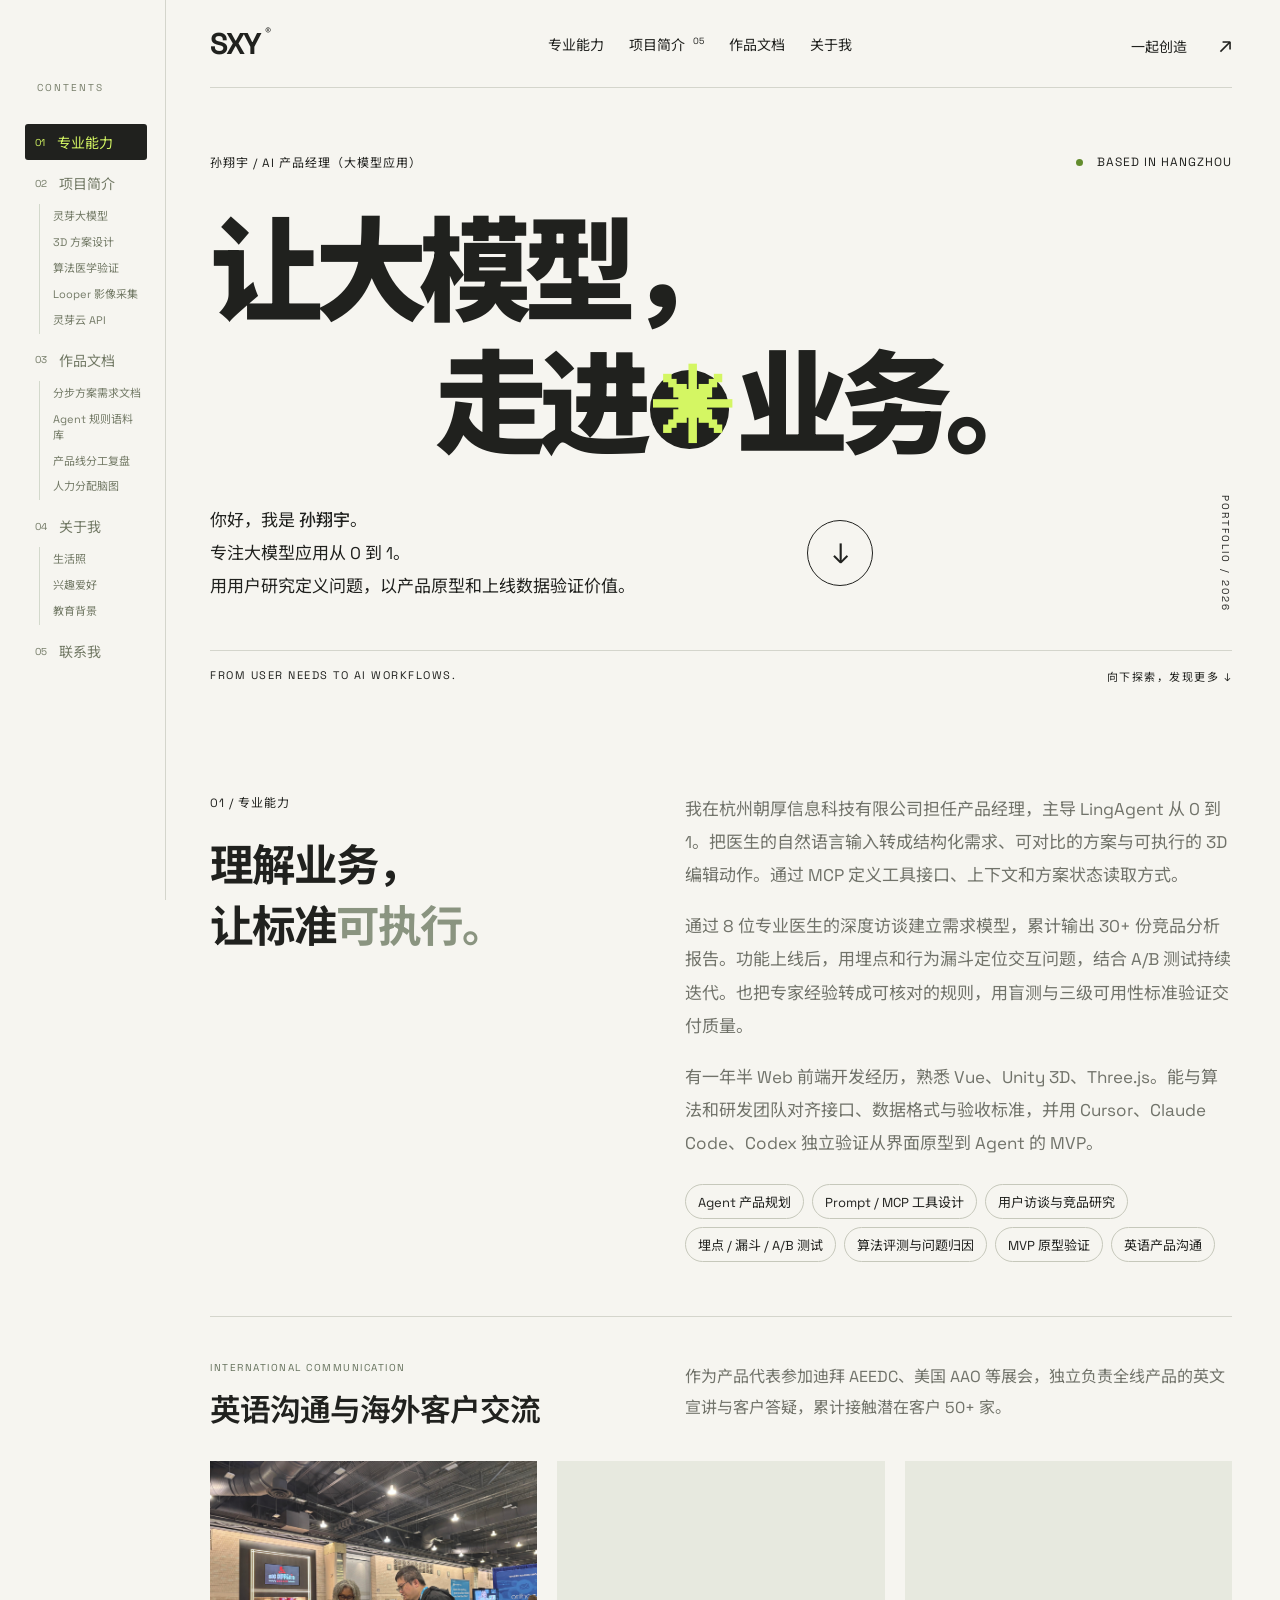
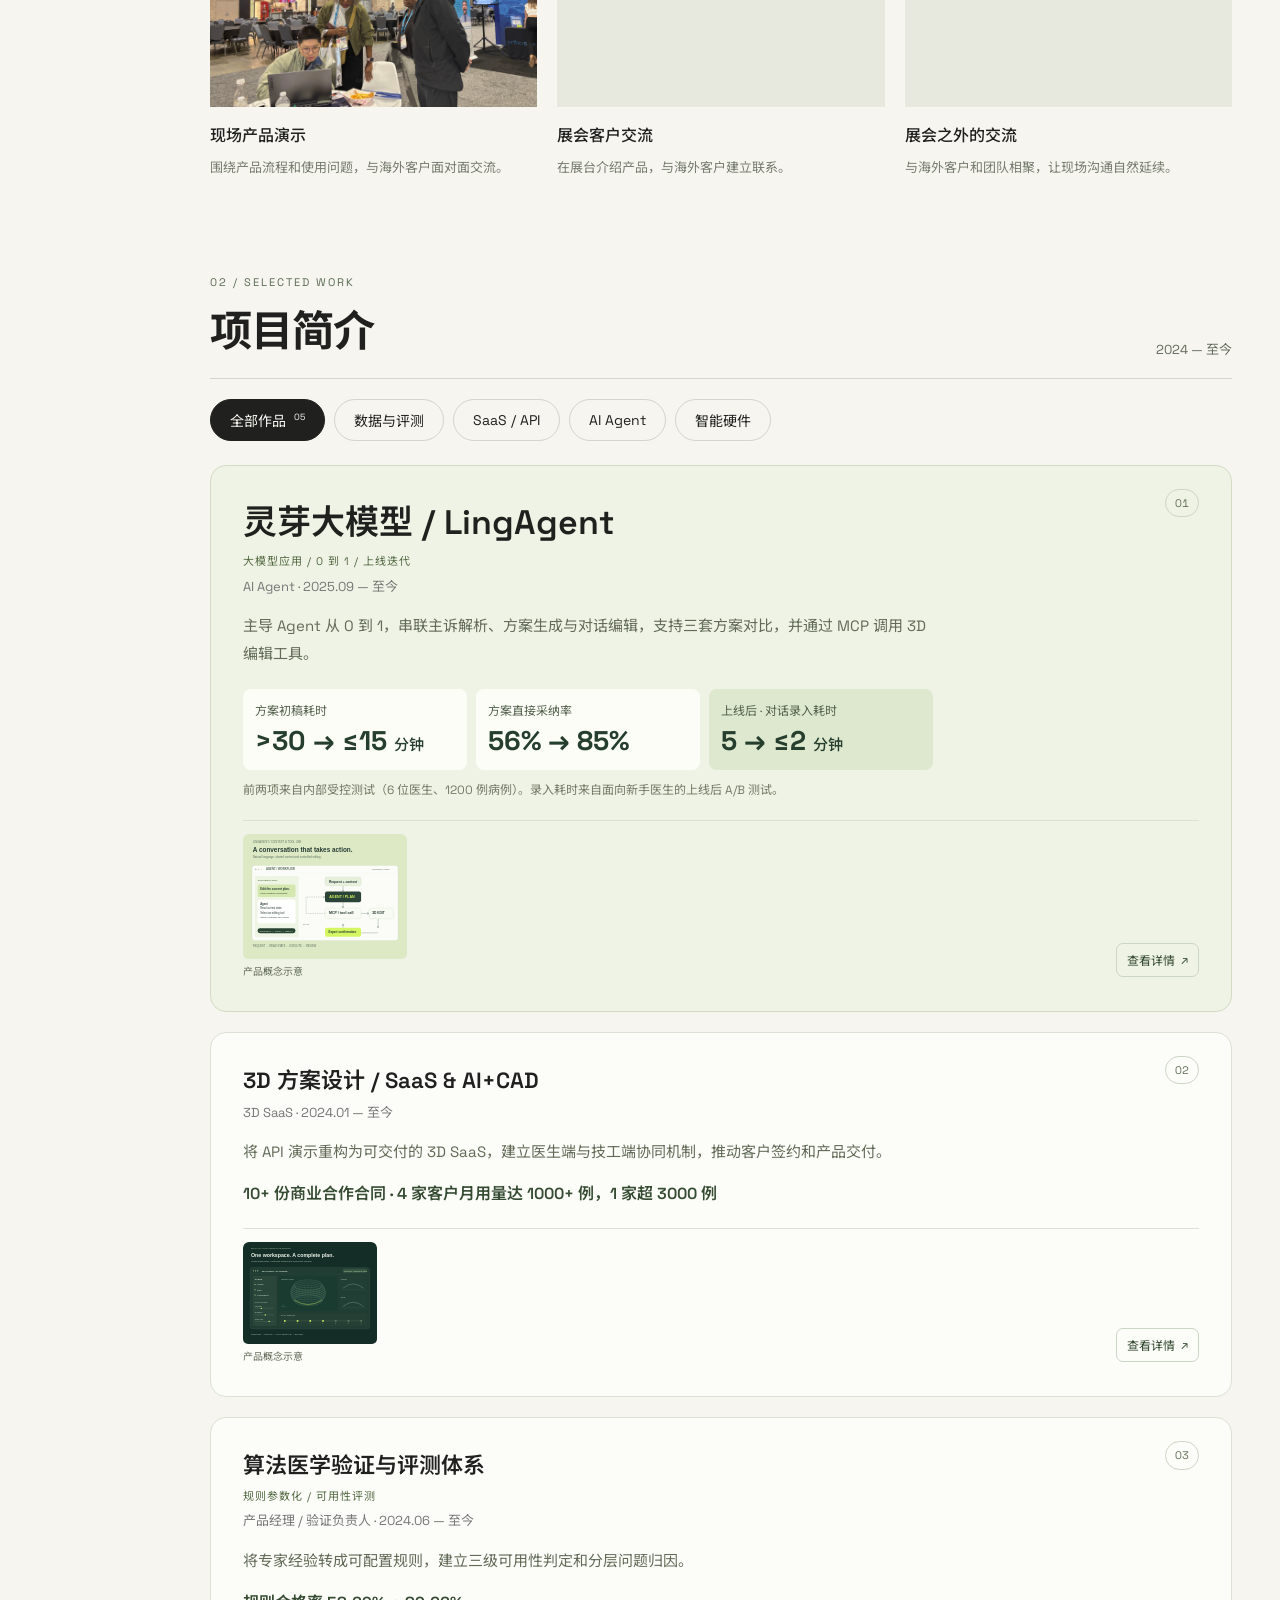
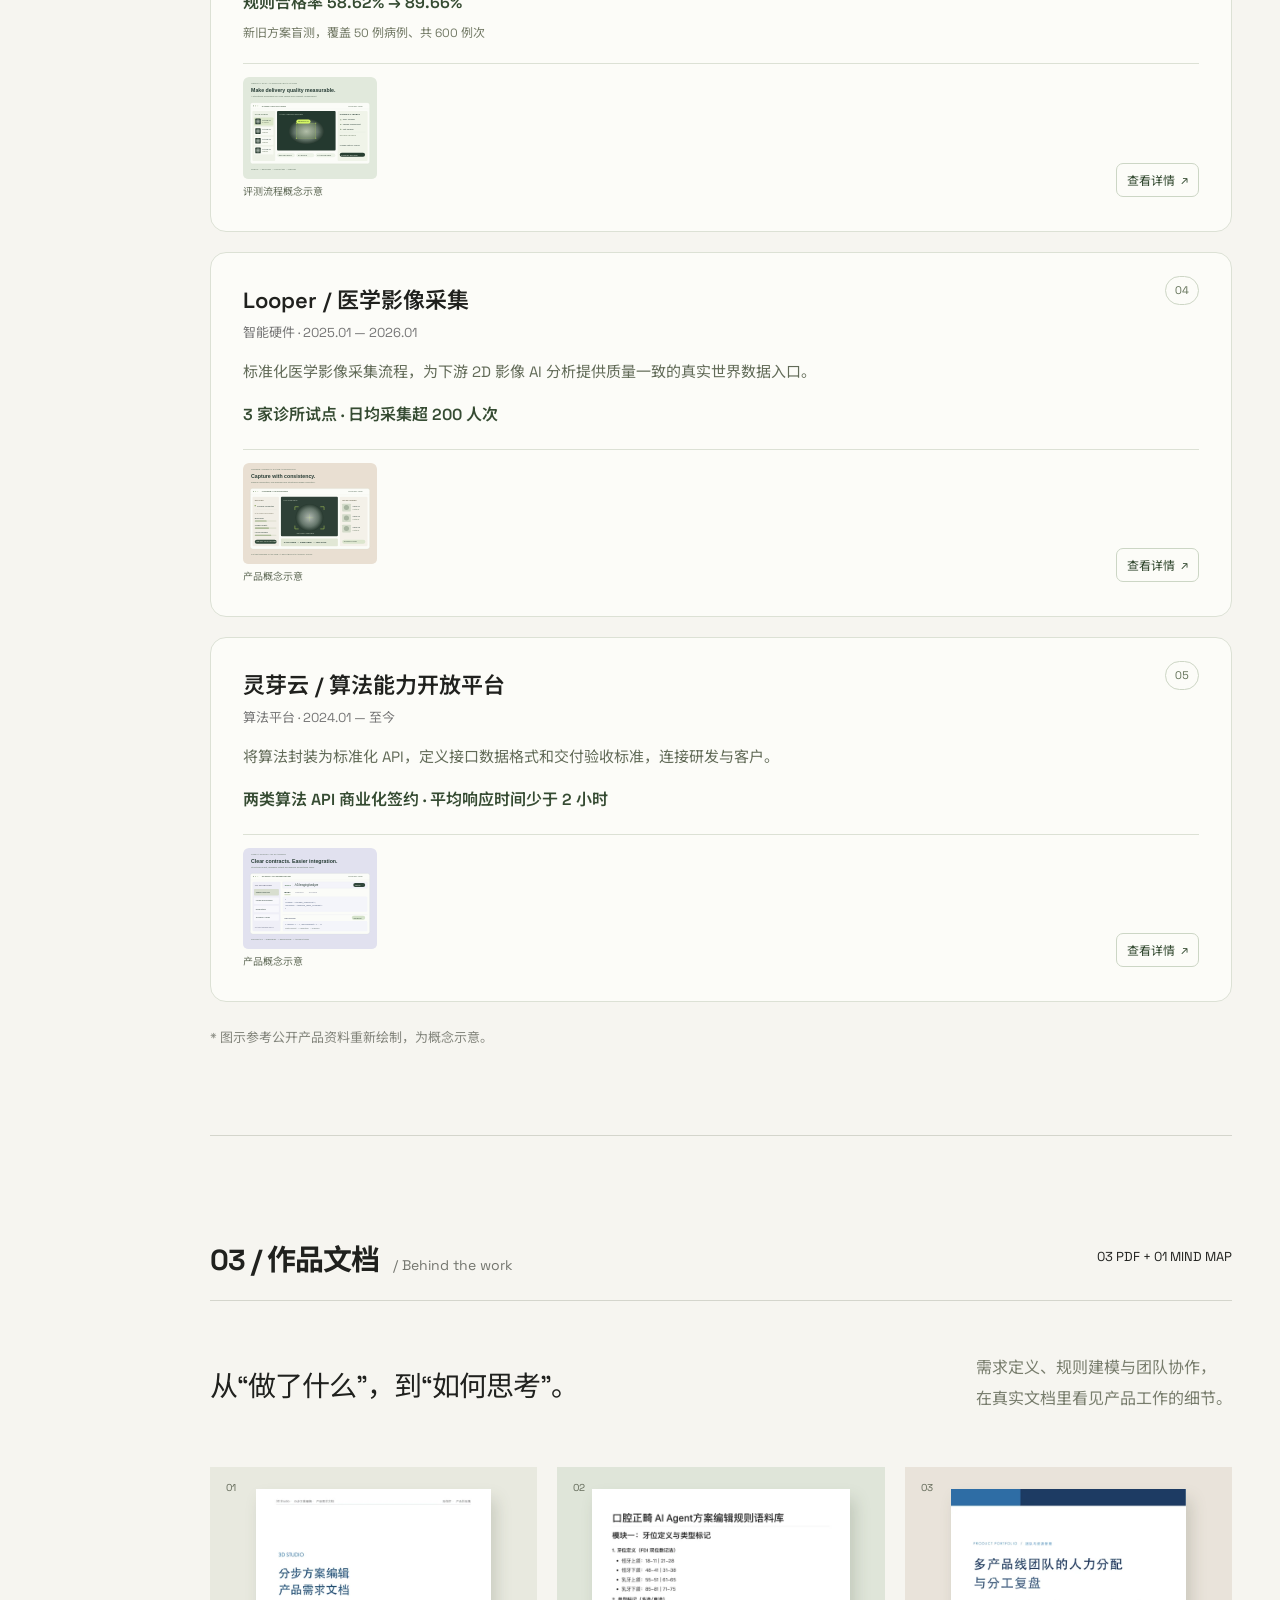
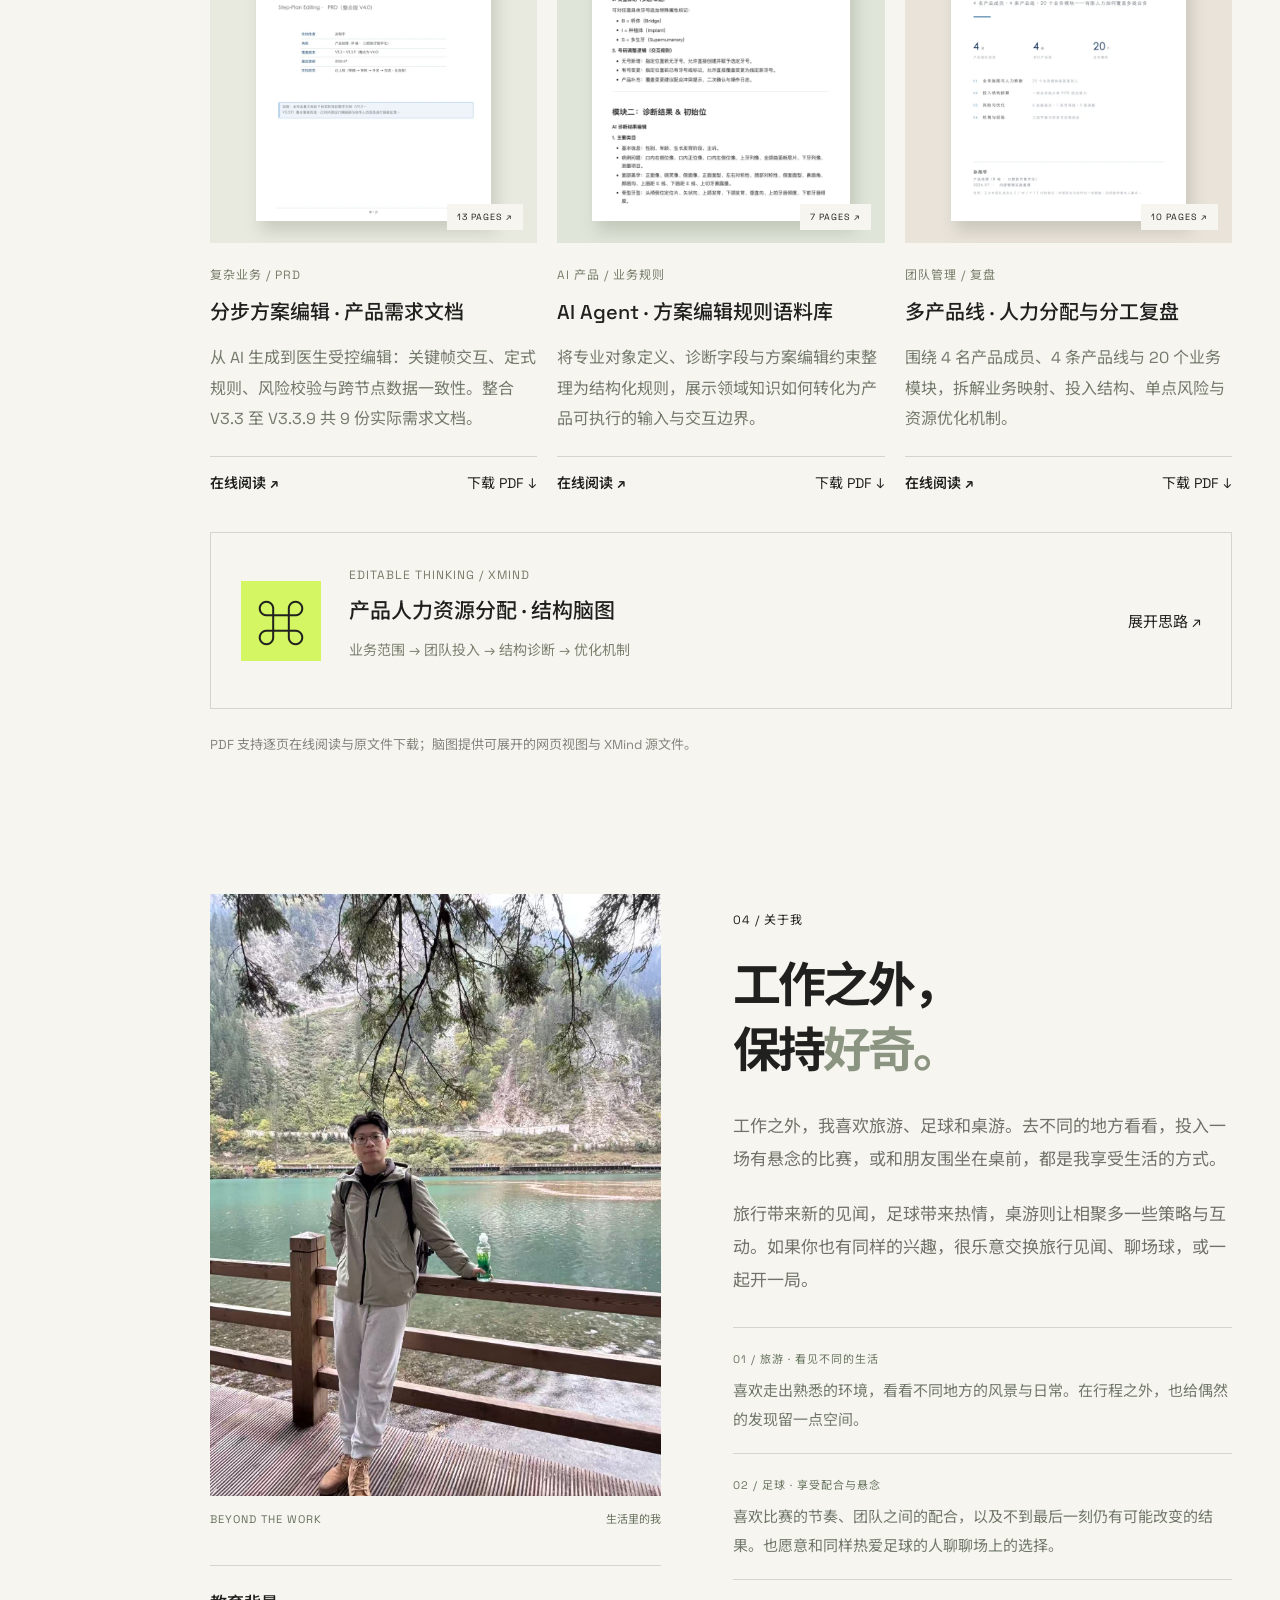
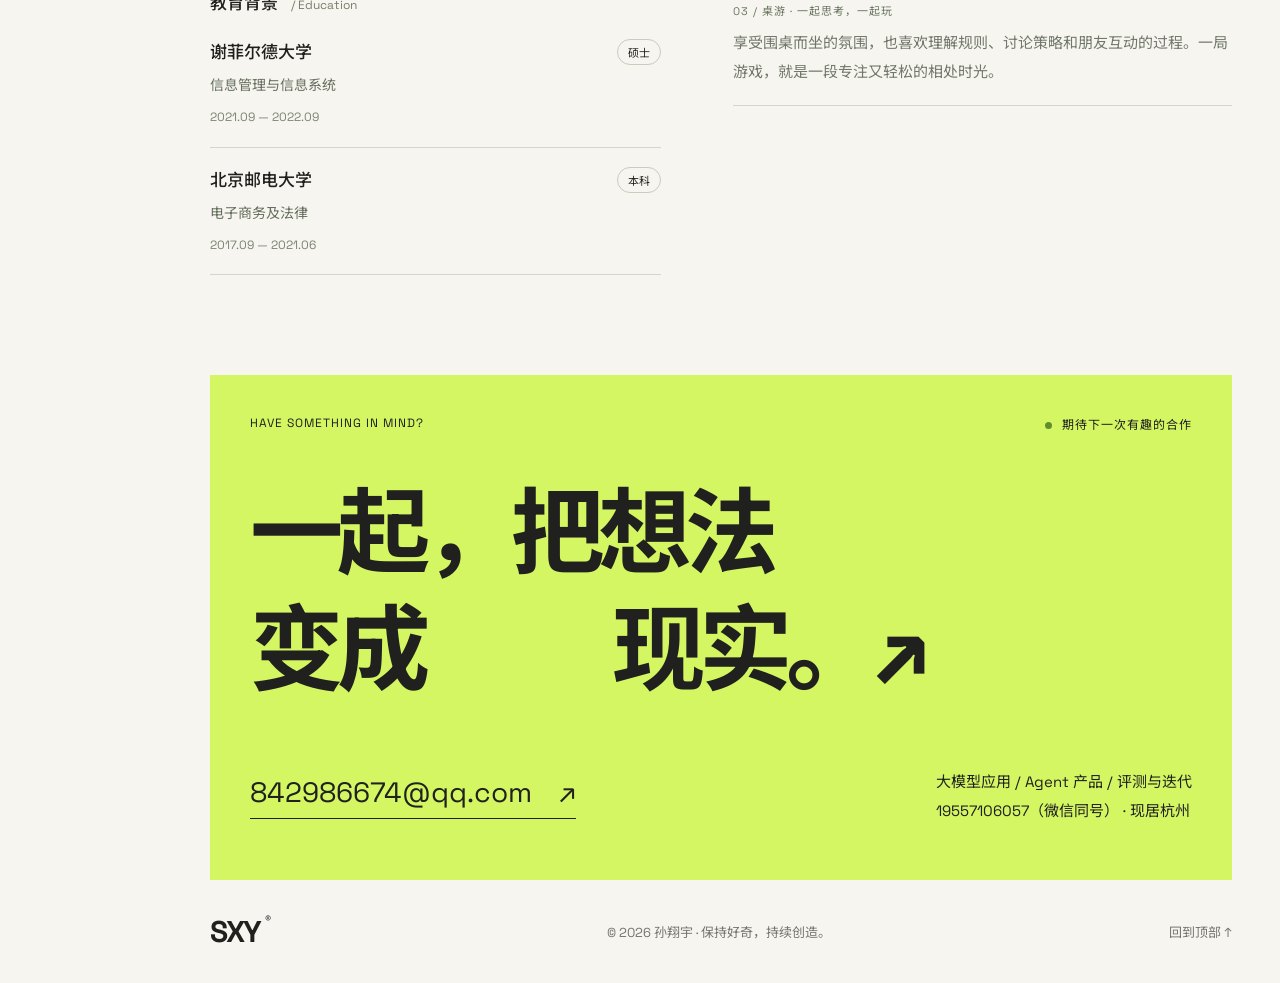
==== commit 72e4032c: "Use single-column projects and add nested chapter navigation" ====
--- a/index.html
+++ b/index.html
@@ -1,6 +1,36 @@
-<!doctype html><html lang="zh-CN"><head><meta charset="UTF-8"><meta name="viewport" content="width=device-width, initial-scale=1"><meta name="description" content="孙翔宇，AI 产品经理（大模型应用），专注大模型 Agent 从 0 到 1、用户研究与上线迭代。查看 LingAgent、3D SaaS、算法评测等项目与作品文档。"><title>孙翔宇 — AI 产品经理（大模型应用） · 个人作品集</title><link rel="stylesheet" href="style.css?v=20261105-cards"></head><body class="portfolio-home">
+<!doctype html><html lang="zh-CN"><head><meta charset="UTF-8"><meta name="viewport" content="width=device-width, initial-scale=1"><meta name="description" content="孙翔宇，AI 产品经理（大模型应用），专注大模型 Agent 从 0 到 1、用户研究与上线迭代。查看 LingAgent、3D SaaS、算法评测等项目与作品文档。"><title>孙翔宇 — AI 产品经理（大模型应用） · 个人作品集</title><link rel="stylesheet" href="style.css?v=20261105-chapters"></head><body class="portfolio-home">
 <header><a href="#" class="brand">SXY<span>®</span></a><nav><a href="#intro">专业能力</a><a href="#work">项目简介 <sup>05</sup></a><a href="#documents">作品文档</a><a href="#about">关于我</a></nav><a class="contact-nav" href="#contact">一起创造 <span>↗</span></a></header>
-<aside class="chapter-nav" aria-label="章节目录"><span class="chapter-label">CONTENTS</span><a href="#intro" class="current" aria-current="location"><span>01</span>专业能力</a><a href="#work"><span>02</span>项目简介</a><a href="#documents"><span>03</span>作品文档</a><a href="#about"><span>04</span>关于我</a><a href="#contact"><span>05</span>联系我</a></aside><main><section id="intro" class="hero"><div class="eyebrow"><span>孙翔宇 / AI 产品经理（大模型应用）</span><span class="availability"><i></i> BASED IN HANGZHOU</span></div><h1>让大模型，<br><span class="second">走进<span class="asterisk">✳</span>业务。</span></h1><div class="hero-bottom"><p>你好，我是 <strong>孙翔宇</strong>。<br>专注大模型应用从 0 到 1。<br>用用户研究定义问题，以产品原型和上线数据验证价值。</p><a href="#work" class="round-link" aria-label="探索项目简介">↓</a><span class="vertical-note">PORTFOLIO / 2026</span></div><div class="hero-caption"><span>FROM USER NEEDS TO AI WORKFLOWS.</span><span>向下探索，发现更多 ↓</span></div><div class="capability-profile"><div class="capability-heading"><div class="eyebrow">01 / 专业能力</div><h2>理解业务，<br>让标准<span>可执行。</span></h2></div><div class="capability-copy">
+<nav class="chapter-nav" aria-label="章节目录">
+  <span class="chapter-label">CONTENTS</span>
+  <ul class="chapter-list">
+    <li><a href="#intro" class="current" aria-current="location"><span>01</span>专业能力</a></li>
+    <li><a href="#work"><span>02</span>项目简介</a>
+      <ul class="chapter-subnav" aria-label="项目">
+        <li><a href="#project-lingagent">灵芽大模型</a></li>
+        <li><a href="#project-3d-saas">3D 方案设计</a></li>
+        <li><a href="#project-evaluation">算法医学验证</a></li>
+        <li><a href="#project-looper">Looper 影像采集</a></li>
+        <li><a href="#project-api">灵芽云 API</a></li>
+      </ul>
+    </li>
+    <li><a href="#documents"><span>03</span>作品文档</a>
+      <ul class="chapter-subnav" aria-label="作品文档">
+        <li><a href="#document-step-plan">分步方案需求文档</a></li>
+        <li><a href="#document-agent-rules">Agent 规则语料库</a></li>
+        <li><a href="#document-team-review">产品线分工复盘</a></li>
+        <li><a href="#document-team-map">人力分配脑图</a></li>
+      </ul>
+    </li>
+    <li><a href="#about"><span>04</span>关于我</a>
+      <ul class="chapter-subnav" aria-label="关于我">
+        <li><a href="#about-photo">生活照</a></li>
+        <li><a href="#about-interests">兴趣爱好</a></li>
+        <li><a href="#education-heading">教育背景</a></li>
+      </ul>
+    </li>
+    <li><a href="#contact"><span>05</span>联系我</a></li>
+  </ul>
+</nav><main><section id="intro" class="hero"><div class="eyebrow"><span>孙翔宇 / AI 产品经理（大模型应用）</span><span class="availability"><i></i> BASED IN HANGZHOU</span></div><h1>让大模型，<br><span class="second">走进<span class="asterisk">✳</span>业务。</span></h1><div class="hero-bottom"><p>你好，我是 <strong>孙翔宇</strong>。<br>专注大模型应用从 0 到 1。<br>用用户研究定义问题，以产品原型和上线数据验证价值。</p><a href="#work" class="round-link" aria-label="探索项目简介">↓</a><span class="vertical-note">PORTFOLIO / 2026</span></div><div class="hero-caption"><span>FROM USER NEEDS TO AI WORKFLOWS.</span><span>向下探索，发现更多 ↓</span></div><div class="capability-profile"><div class="capability-heading"><div class="eyebrow">01 / 专业能力</div><h2>理解业务，<br>让标准<span>可执行。</span></h2></div><div class="capability-copy">
 <p>我在杭州朝厚信息科技有限公司担任产品经理，主导 LingAgent 从 0 到 1。把医生的自然语言输入转成结构化需求、可对比的方案与可执行的 3D 编辑动作。通过 MCP 定义工具接口、上下文和方案状态读取方式。</p>
 <p>通过 8 位专业医生的深度访谈建立需求模型，累计输出 30+ 份竞品分析报告。功能上线后，用埋点和行为漏斗定位交互问题，结合 A/B 测试持续迭代。也把专家经验转成可核对的规则，用盲测与三级可用性标准验证交付质量。</p>
 <p>有一年半 Web 前端开发经历，熟悉 Vue、Unity 3D、Three.js。能与算法和研发团队对齐接口、数据格式与验收标准，并用 Cursor、Claude Code、Codex 独立验证从界面原型到 Agent 的 MVP。</p>
@@ -10,7 +40,7 @@
   <div><span class="work-kicker">02 / SELECTED WORK</span><h2>项目简介</h2></div>
   <span class="work-period">2024 — 至今</span>
 </div><div class="filters" aria-label="作品分类"><button class="active" data-filter="all">全部作品 <sup>05</sup></button><button data-filter="data">数据与评测</button><button data-filter="brand">SaaS / API</button><button data-filter="digital">AI Agent</button><button data-filter="art">智能硬件</button></div><div class="projects">
-<button class="project project-featured" data-category="digital" data-project="0">
+<button class="project project-featured" data-category="digital" data-project="0" id="project-lingagent">
   <div class="project-meta"><h3>灵芽大模型 / LingAgent</h3><span class="project-number" aria-hidden="true">01</span><span class="project-kicker">大模型应用 / 0 到 1 / 上线迭代</span><span>AI Agent · 2025.09 — 至今</span><p class="project-summary">主导 Agent 从 0 到 1，串联主诉解析、方案生成与对话编辑，支持三套方案对比，并通过 MCP 调用 3D 编辑工具。</p>
     <div class="project-metrics">
       <div class="project-metric"><span>方案初稿耗时</span><strong>&gt;30 → ≤15 <small>分钟</small></strong></div>
@@ -24,34 +54,34 @@
     <span class="project-detail-link">查看详情 <span aria-hidden="true">↗</span></span>
   </div>
 </button>
-<button class="project" data-category="brand" data-project="1">
+<button class="project" data-category="brand" data-project="1" id="project-3d-saas">
   <div class="project-meta"><h3>3D 方案设计 / SaaS & AI+CAD</h3><span class="project-number" aria-hidden="true">02</span><span>3D SaaS · 2024.01 — 至今</span><p class="project-summary">将 API 演示重构为可交付的 3D SaaS，建立医生端与技工端协同机制，推动客户签约和产品交付。</p><p class="project-result">10+ 份商业合作合同 · 4 家客户月用量达 1000+ 例，1 家超 3000 例</p></div>
   <div class="project-footer">
     <div class="art project-illustration"><img src="assets/orthodontics.svg" alt="3D 方案设计工作区示意：模型视图、参数面板、分步时间线与双端协同" loading="lazy"><span class="concept-label">产品概念示意</span></div>
     <span class="project-detail-link">查看详情 <span aria-hidden="true">↗</span></span>
   </div>
 </button>
-<button class="project" data-category="data" data-project="4">
+<button class="project" data-category="data" data-project="4" id="project-evaluation">
   <div class="project-meta"><h3>算法医学验证与评测体系</h3><span class="project-number" aria-hidden="true">03</span><span class="project-kicker">规则参数化 / 可用性评测</span><span>产品经理 / 验证负责人 · 2024.06 — 至今</span><p class="project-summary">将专家经验转成可配置规则，建立三级可用性判定和分层问题归因。</p><p class="project-result">规则合格率 58.62% → 89.66%</p><small class="project-context">新旧方案盲测，覆盖 50 例病例、共 600 例次</small></div>
   <div class="project-footer">
     <div class="art project-illustration"><img src="assets/data-evaluation.svg" alt="算法评测工作台示意：病例队列、交付标准、可用性分级与专家复核" loading="lazy"><span class="concept-label">评测流程概念示意</span></div>
     <span class="project-detail-link">查看详情 <span aria-hidden="true">↗</span></span>
   </div>
 </button>
-<button class="project" data-category="art" data-project="2">
+<button class="project" data-category="art" data-project="2" id="project-looper">
   <div class="project-meta"><h3>Looper / 医学影像采集</h3><span class="project-number" aria-hidden="true">04</span><span>智能硬件 · 2025.01 — 2026.01</span><p class="project-summary">标准化医学影像采集流程，为下游 2D 影像 AI 分析提供质量一致的真实世界数据入口。</p><p class="project-result">3 家诊所试点 · 日均采集超 200 人次</p></div>
   <div class="project-footer">
     <div class="art project-illustration"><img src="assets/looper.svg" alt="Looper 影像采集工作区示意：设备连接、取景预览、影像序列与云端同步" loading="lazy"><span class="concept-label">产品概念示意</span></div>
     <span class="project-detail-link">查看详情 <span aria-hidden="true">↗</span></span>
   </div>
 </button>
-<button class="project" data-category="brand" data-project="3">
+<button class="project" data-category="brand" data-project="3" id="project-api">
   <div class="project-meta"><h3>灵芽云 / 算法能力开放平台</h3><span class="project-number" aria-hidden="true">05</span><span>算法平台 · 2024.01 — 至今</span><p class="project-summary">将算法封装为标准化 API，定义接口数据格式和交付验收标准，连接研发与客户。</p><p class="project-result">两类算法 API 商业化签约 · 平均响应时间少于 2 小时</p></div>
   <div class="project-footer">
     <div class="art project-illustration"><img src="assets/cloud-api.svg" alt="灵芽云 API 工作区示意：接口目录、结构化请求与响应、交付校验" loading="lazy"><span class="concept-label">产品概念示意</span></div>
     <span class="project-detail-link">查看详情 <span aria-hidden="true">↗</span></span>
   </div>
 </button></div><p class="demo-note">* 图示参考公开产品资料重新绘制，为概念示意。</p></section>
-<section id="documents" class="document-library"><div class="section-heading"><h2>03 / 作品文档<span> / Behind the work</span></h2><span>03 PDF + 01 MIND MAP</span></div><div class="library-intro"><p>从“做了什么”，到“如何思考”。</p><span>需求定义、规则建模与团队协作，<br>在真实文档里看见产品工作的细节。</span></div><div class="document-grid" id="document-grid"></div><a class="mindmap-card" href="reader.html?doc=team-map"><span class="map-icon" aria-hidden="true">⌘</span><div><span class="doc-kicker">EDITABLE THINKING / XMIND</span><h3>产品人力资源分配 · 结构脑图</h3><p>业务范围 → 团队投入 → 结构诊断 → 优化机制</p></div><span class="map-action">展开思路 ↗</span></a><p class="demo-note">PDF 支持逐页在线阅读与原文件下载；脑图提供可展开的网页视图与 XMind 源文件。</p></section><section id="about" class="about"><div class="about-personal"><figure class="about-photo"><img src="assets/about-life.jpg" alt="孙翔宇的休闲照：站在湖边木栈道上，身后是湖水和山林" width="1279" height="1706" loading="lazy" decoding="async"><figcaption><span>BEYOND THE WORK</span><span>生活里的我</span></figcaption></figure><section class="about-education" aria-labelledby="education-heading"><h3 id="education-heading">教育背景 <span>/ Education</span></h3><article class="education-item"><div class="education-school"><h4>谢菲尔德大学</h4><span>硕士</span></div><p>信息管理与信息系统</p><time>2021.09 — 2022.09</time></article><article class="education-item"><div class="education-school"><h4>北京邮电大学</h4><span>本科</span></div><p>电子商务及法律</p><time>2017.09 — 2021.06</time></article></section></div><div class="about-copy about-life"><div class="eyebrow">04 / 关于我</div><h2>工作之外，<br>保持<span>好奇。</span></h2><p>工作之外，我喜欢旅游、足球和桌游。去不同的地方看看，投入一场有悬念的比赛，或和朋友围坐在桌前，都是我享受生活的方式。</p><p>旅行带来新的见闻，足球带来热情，桌游则让相聚多一些策略与互动。如果你也有同样的兴趣，很乐意交换旅行见闻、聊场球，或一起开一局。</p><div class="life-topics" aria-label="兴趣爱好"><article><span>01 / 旅游 · 看见不同的生活</span><p>喜欢走出熟悉的环境，看看不同地方的风景与日常。在行程之外，也给偶然的发现留一点空间。</p></article><article><span>02 / 足球 · 享受配合与悬念</span><p>喜欢比赛的节奏、团队之间的配合，以及不到最后一刻仍有可能改变的结果。也愿意和同样热爱足球的人聊聊场上的选择。</p></article><article><span>03 / 桌游 · 一起思考，一起玩</span><p>享受围桌而坐的氛围，也喜欢理解规则、讨论策略和朋友互动的过程。一局游戏，就是一段专注又轻松的相处时光。</p></article></div></div></section>
+<section id="documents" class="document-library"><div class="section-heading"><h2>03 / 作品文档<span> / Behind the work</span></h2><span>03 PDF + 01 MIND MAP</span></div><div class="library-intro"><p>从“做了什么”，到“如何思考”。</p><span>需求定义、规则建模与团队协作，<br>在真实文档里看见产品工作的细节。</span></div><div class="document-grid" id="document-grid"></div><a id="document-team-map" class="mindmap-card" href="reader.html?doc=team-map"><span class="map-icon" aria-hidden="true">⌘</span><div><span class="doc-kicker">EDITABLE THINKING / XMIND</span><h3>产品人力资源分配 · 结构脑图</h3><p>业务范围 → 团队投入 → 结构诊断 → 优化机制</p></div><span class="map-action">展开思路 ↗</span></a><p class="demo-note">PDF 支持逐页在线阅读与原文件下载；脑图提供可展开的网页视图与 XMind 源文件。</p></section><section id="about" class="about"><div class="about-personal"><figure class="about-photo" id="about-photo"><img src="assets/about-life.jpg" alt="孙翔宇的休闲照：站在湖边木栈道上，身后是湖水和山林" width="1279" height="1706" loading="lazy" decoding="async"><figcaption><span>BEYOND THE WORK</span><span>生活里的我</span></figcaption></figure><section class="about-education" aria-labelledby="education-heading"><h3 id="education-heading">教育背景 <span>/ Education</span></h3><article class="education-item"><div class="education-school"><h4>谢菲尔德大学</h4><span>硕士</span></div><p>信息管理与信息系统</p><time>2021.09 — 2022.09</time></article><article class="education-item"><div class="education-school"><h4>北京邮电大学</h4><span>本科</span></div><p>电子商务及法律</p><time>2017.09 — 2021.06</time></article></section></div><div class="about-copy about-life"><div class="eyebrow">04 / 关于我</div><h2>工作之外，<br>保持<span>好奇。</span></h2><p>工作之外，我喜欢旅游、足球和桌游。去不同的地方看看，投入一场有悬念的比赛，或和朋友围坐在桌前，都是我享受生活的方式。</p><p>旅行带来新的见闻，足球带来热情，桌游则让相聚多一些策略与互动。如果你也有同样的兴趣，很乐意交换旅行见闻、聊场球，或一起开一局。</p><div class="life-topics" id="about-interests" aria-label="兴趣爱好"><article><span>01 / 旅游 · 看见不同的生活</span><p>喜欢走出熟悉的环境，看看不同地方的风景与日常。在行程之外，也给偶然的发现留一点空间。</p></article><article><span>02 / 足球 · 享受配合与悬念</span><p>喜欢比赛的节奏、团队之间的配合，以及不到最后一刻仍有可能改变的结果。也愿意和同样热爱足球的人聊聊场上的选择。</p></article><article><span>03 / 桌游 · 一起思考，一起玩</span><p>享受围桌而坐的氛围，也喜欢理解规则、讨论策略和朋友互动的过程。一局游戏，就是一段专注又轻松的相处时光。</p></article></div></div></section>
 
-<section id="contact" class="contact"><div class="eyebrow"><span>HAVE SOMETHING IN MIND?</span><span><i></i> 期待下一次有趣的合作</span></div><h2>一起，把想法<br>变成<span>现实。↗</span></h2><div class="contact-bottom"><a class="email-link" href="mailto:842986674@qq.com">842986674@qq.com <span>↗</span></a><p>大模型应用 / Agent 产品 / 评测与迭代<br><a href="tel:19557106057">19557106057</a>（微信同号） · 现居杭州</p></div></section></main><footer><a href="#" class="brand">SXY<span>®</span></a><span>© 2026 孙翔宇 · 保持好奇，持续创造。</span><a href="#">回到顶部 ↑</a></footer><dialog id="project-dialog"><button class="close" aria-label="关闭作品详情">×</button><div class="detail-copy"><span id="detail-category"></span><h2 id="detail-title"></h2><p id="detail-description"></p><div id="project-documents"></div><div class="detail-grid"><div><small>项目性质</small><p>真实产品实践</p></div><div><small>负责范围</small><p id="detail-scope"></p></div></div><div id="detail-art"></div><p class="demo-note">图示参考公开产品资料重新绘制，为概念示意。</p></div></dialog><div id="toast" role="status"></div><script src="documents.js"></script><script src="app.js"></script><script src="library.js"></script><script src="navigation.js"></script></body></html>
+<section id="contact" class="contact"><div class="eyebrow"><span>HAVE SOMETHING IN MIND?</span><span><i></i> 期待下一次有趣的合作</span></div><h2>一起，把想法<br>变成<span>现实。↗</span></h2><div class="contact-bottom"><a class="email-link" href="mailto:842986674@qq.com">842986674@qq.com <span>↗</span></a><p>大模型应用 / Agent 产品 / 评测与迭代<br><a href="tel:19557106057">19557106057</a>（微信同号） · 现居杭州</p></div></section></main><footer><a href="#" class="brand">SXY<span>®</span></a><span>© 2026 孙翔宇 · 保持好奇，持续创造。</span><a href="#">回到顶部 ↑</a></footer><dialog id="project-dialog"><button class="close" aria-label="关闭作品详情">×</button><div class="detail-copy"><span id="detail-category"></span><h2 id="detail-title"></h2><p id="detail-description"></p><div id="project-documents"></div><div class="detail-grid"><div><small>项目性质</small><p>真实产品实践</p></div><div><small>负责范围</small><p id="detail-scope"></p></div></div><div id="detail-art"></div><p class="demo-note">图示参考公开产品资料重新绘制，为概念示意。</p></div></dialog><div id="toast" role="status"></div><script src="documents.js"></script><script src="app.js"></script><script src="library.js?v=20261105-chapters"></script><script src="navigation.js?v=20261105-chapters"></script></body></html>
--- a/style.css
+++ b/style.css
@@ -151,3 +151,58 @@
   .project-metrics { grid-template-columns: repeat(2, minmax(0, 1fr)); }
   .project-metric-online { grid-column: 1 / -1; }
 }
+
+/* The chapter rail links to individual items within each main section. */
+.work .projects { grid-template-columns: minmax(0, 1fr); }
+.chapter-nav {
+  padding-top: clamp(26px, 9vh, 96px);
+  overflow-y: auto;
+  scrollbar-width: thin;
+}
+.chapter-list,
+.chapter-subnav {
+  list-style: none;
+  margin: 0;
+  padding: 0;
+}
+.chapter-list > li + li { margin-top: 5px; }
+.chapter-list > li > a { padding-block: 8px; }
+.chapter-active > a:not(.current) { color: #354731; font-weight: 600; }
+.chapter-subnav {
+  margin: 3px 0 8px 14px;
+  padding-left: 7px;
+  border-left: 1px solid #d3d9cc;
+}
+.chapter-subnav a {
+  padding: 5px 6px;
+  font-size: 11px;
+  line-height: 1.45;
+}
+.chapter-subnav a.current { background: #e2e8d7; color: #283e2b; font-weight: 600; }
+@media (max-width: 800px) {
+  html { scroll-padding-top: 104px; }
+  .chapter-nav { display: block; padding: 7px 5%; overflow: visible; }
+  .chapter-list { display: grid; grid-template-columns: repeat(5, minmax(0, 1fr)); }
+  .chapter-list > li { display: contents; }
+  .chapter-list > li > a {
+    grid-row: 1;
+    justify-content: center;
+    padding: 7px 3px;
+    font-size: clamp(10px, 2.7vw, 12px);
+  }
+  .chapter-list > li > a > span { display: none; }
+  .chapter-subnav { display: none; }
+  .chapter-active .chapter-subnav {
+    grid-column: 1 / -1;
+    grid-row: 2;
+    display: flex;
+    gap: 4px;
+    overflow-x: auto;
+    margin: 5px 0 0;
+    padding: 4px 0 0;
+    border: 0;
+    border-top: 1px solid var(--line);
+    scrollbar-width: thin;
+  }
+  .chapter-subnav a { padding: 5px 7px; }
+}
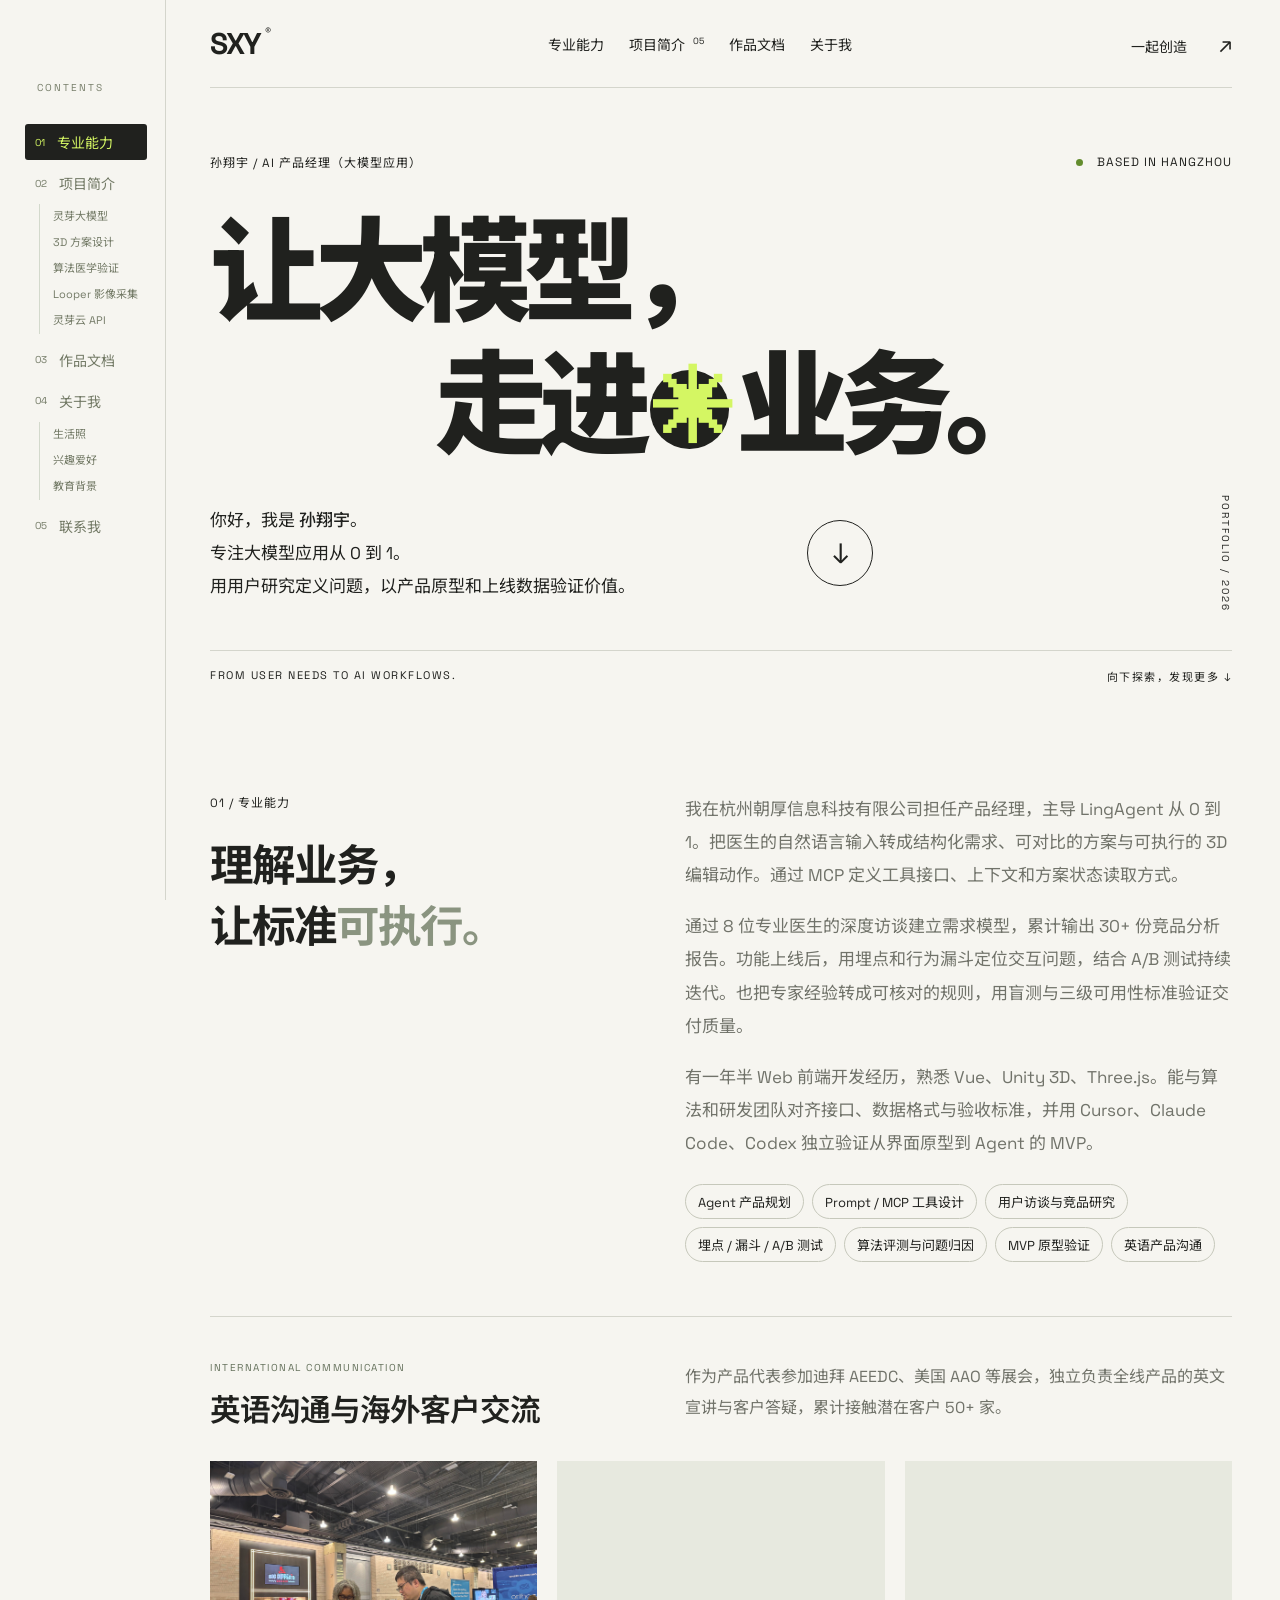
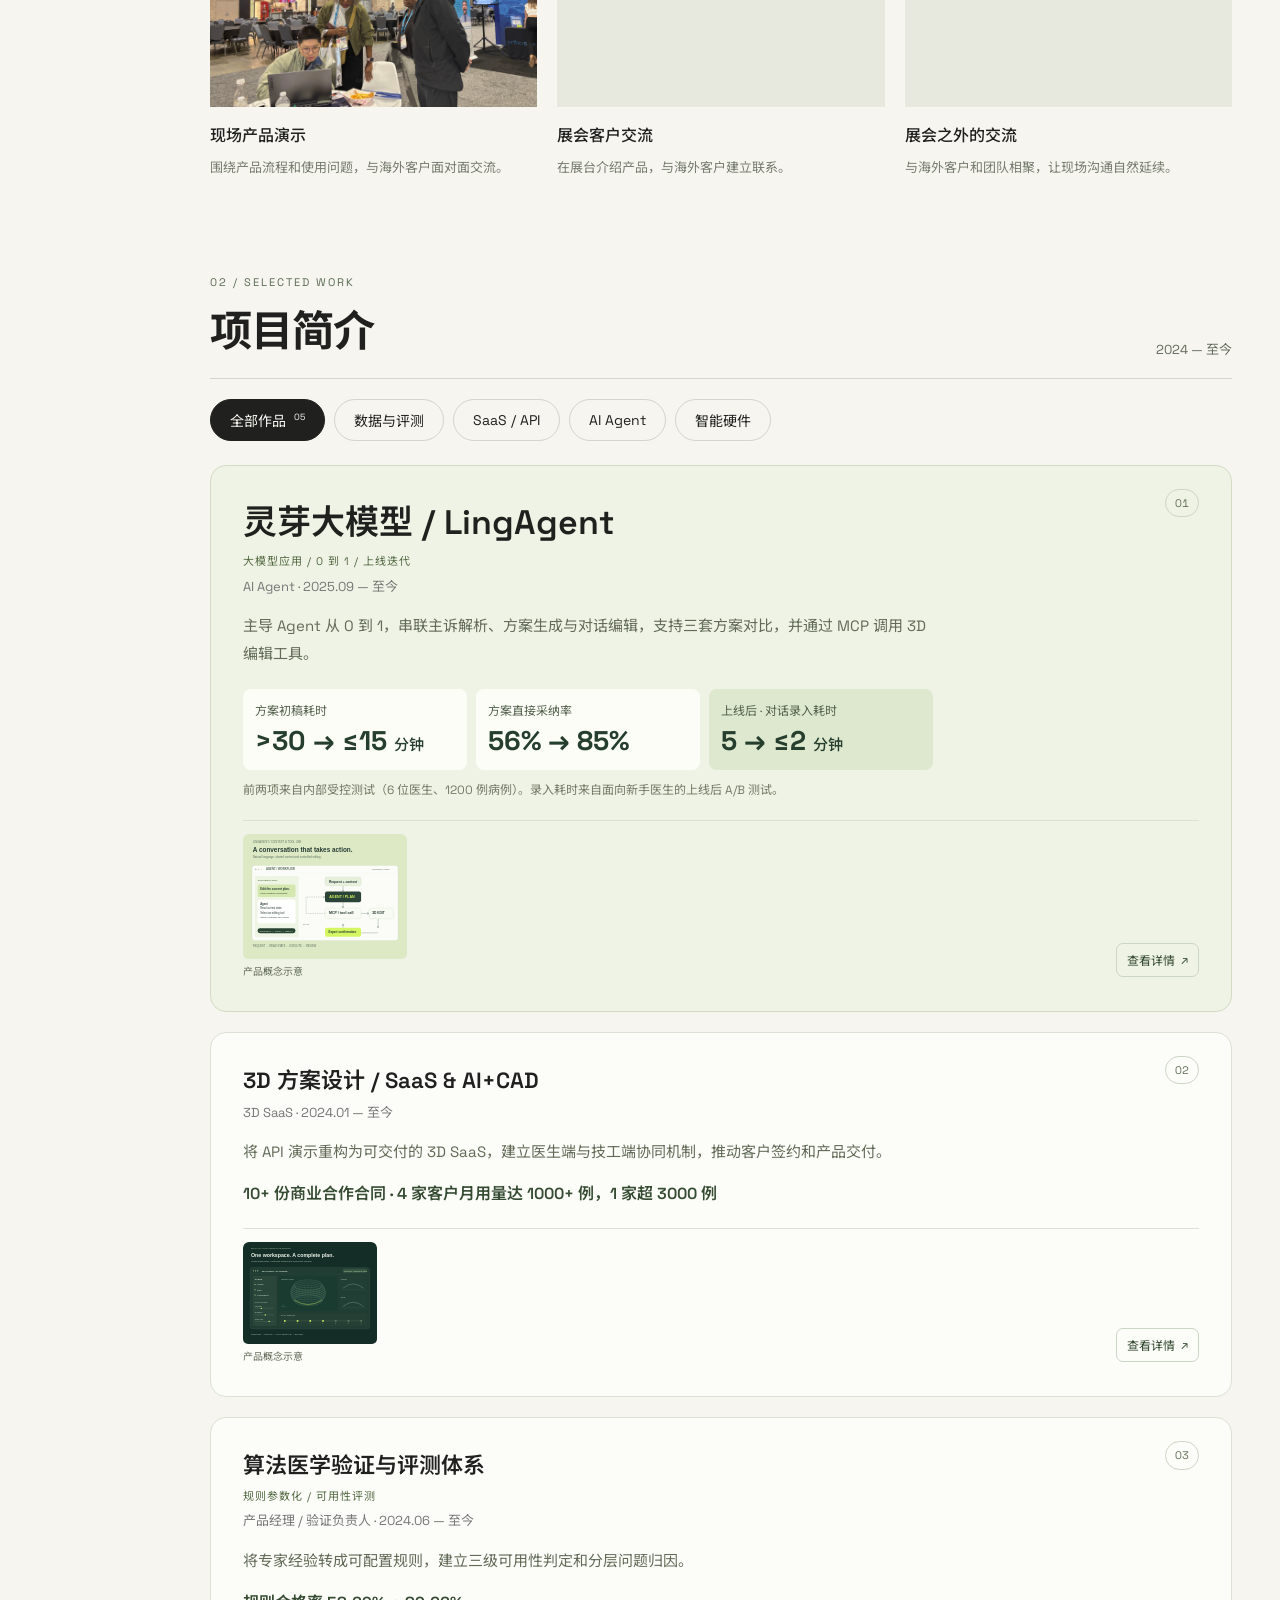
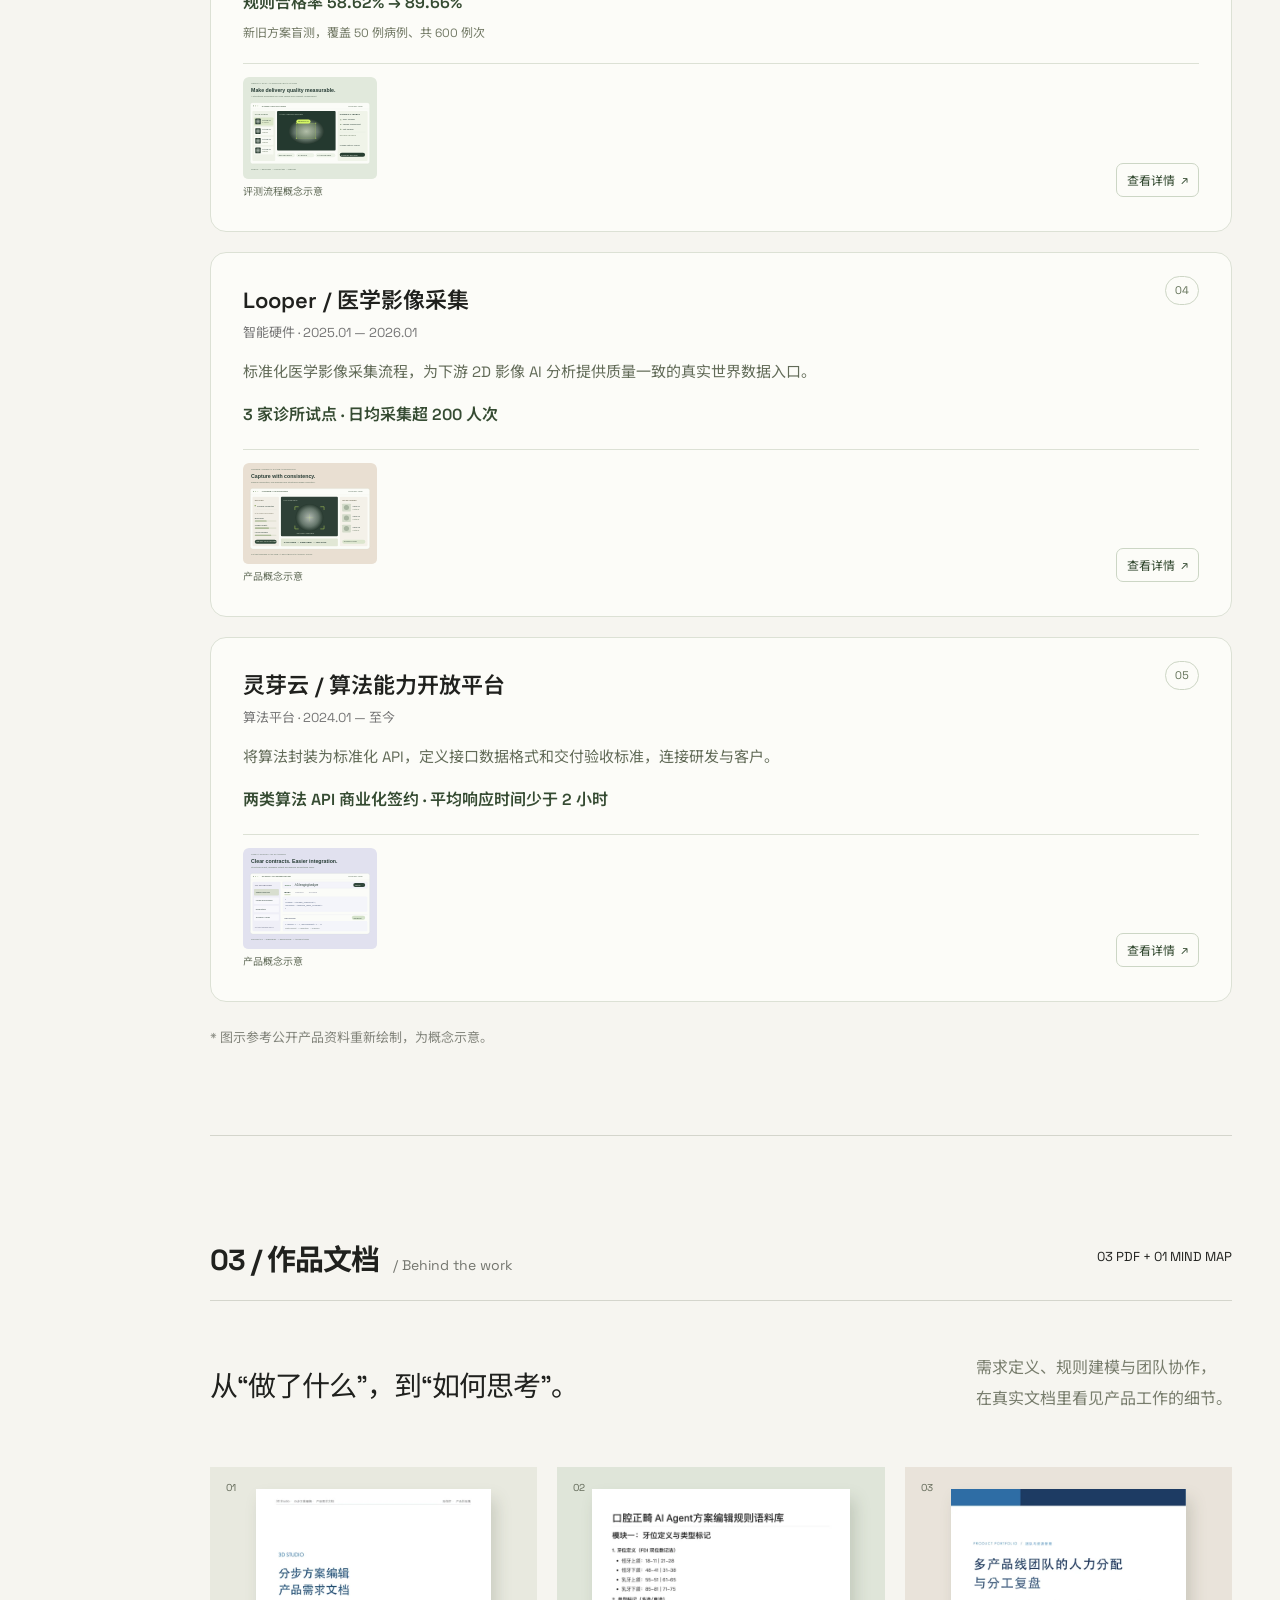
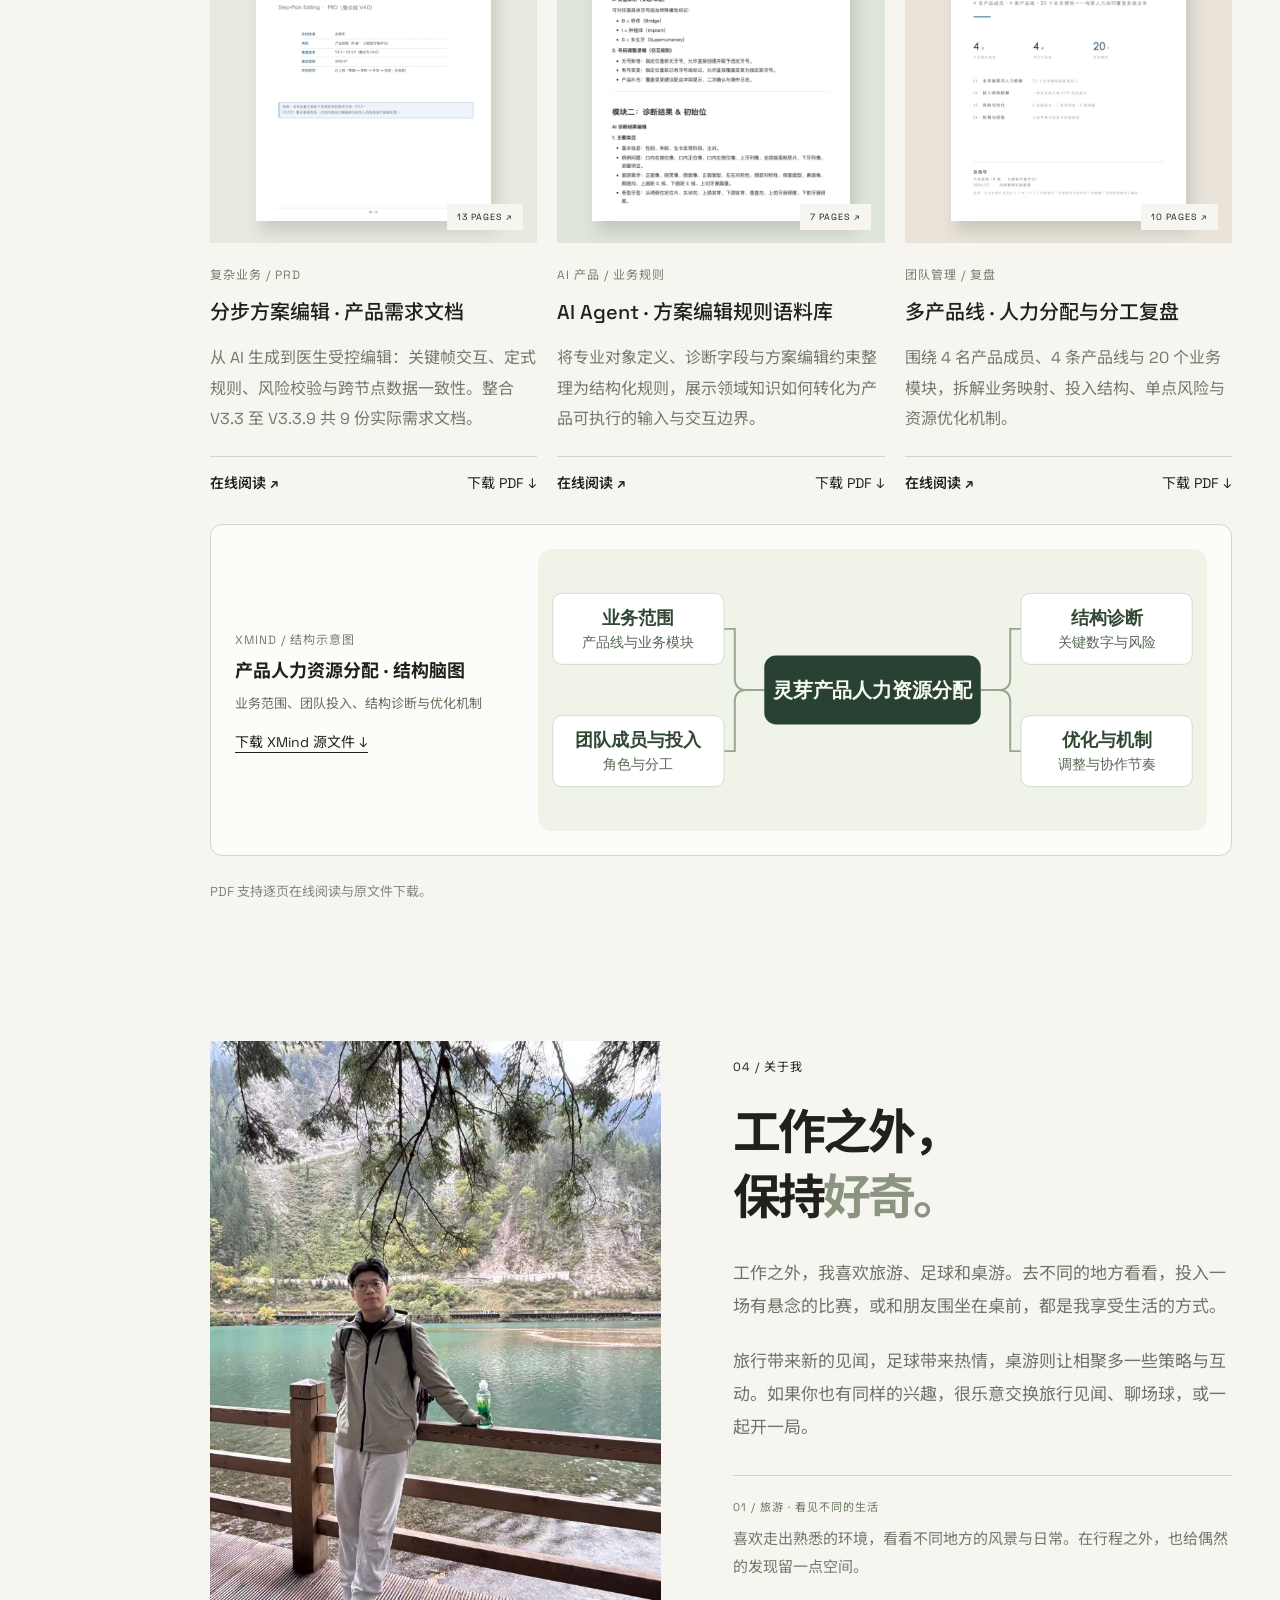
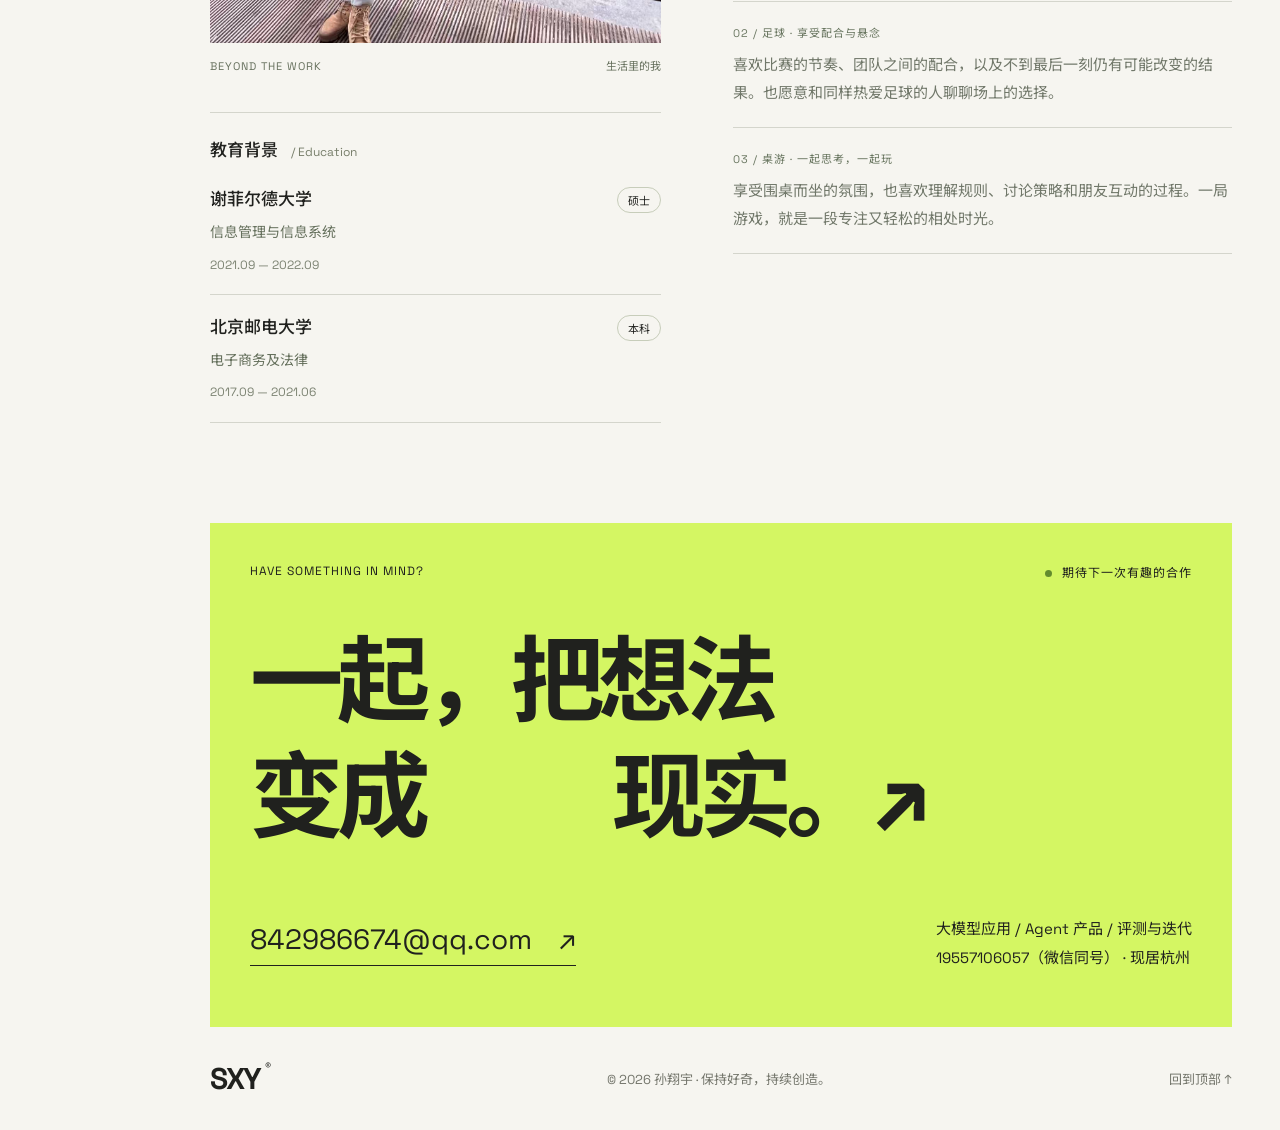
==== commit dbbe24e1: "Show a static XMind diagram and simplify document navigation" ====
--- a/index.html
+++ b/index.html
@@ -1,4 +1,4 @@
-<!doctype html><html lang="zh-CN"><head><meta charset="UTF-8"><meta name="viewport" content="width=device-width, initial-scale=1"><meta name="description" content="孙翔宇，AI 产品经理（大模型应用），专注大模型 Agent 从 0 到 1、用户研究与上线迭代。查看 LingAgent、3D SaaS、算法评测等项目与作品文档。"><title>孙翔宇 — AI 产品经理（大模型应用） · 个人作品集</title><link rel="stylesheet" href="style.css?v=20261105-chapters"></head><body class="portfolio-home">
+<!doctype html><html lang="zh-CN"><head><meta charset="UTF-8"><meta name="viewport" content="width=device-width, initial-scale=1"><meta name="description" content="孙翔宇，AI 产品经理（大模型应用），专注大模型 Agent 从 0 到 1、用户研究与上线迭代。查看 LingAgent、3D SaaS、算法评测等项目与作品文档。"><title>孙翔宇 — AI 产品经理（大模型应用） · 个人作品集</title><link rel="stylesheet" href="style.css?v=20261105-map-preview"></head><body class="portfolio-home">
 <header><a href="#" class="brand">SXY<span>®</span></a><nav><a href="#intro">专业能力</a><a href="#work">项目简介 <sup>05</sup></a><a href="#documents">作品文档</a><a href="#about">关于我</a></nav><a class="contact-nav" href="#contact">一起创造 <span>↗</span></a></header>
 <nav class="chapter-nav" aria-label="章节目录">
   <span class="chapter-label">CONTENTS</span>
@@ -14,12 +14,6 @@
       </ul>
     </li>
     <li><a href="#documents"><span>03</span>作品文档</a>
-      <ul class="chapter-subnav" aria-label="作品文档">
-        <li><a href="#document-step-plan">分步方案需求文档</a></li>
-        <li><a href="#document-agent-rules">Agent 规则语料库</a></li>
-        <li><a href="#document-team-review">产品线分工复盘</a></li>
-        <li><a href="#document-team-map">人力分配脑图</a></li>
-      </ul>
     </li>
     <li><a href="#about"><span>04</span>关于我</a>
       <ul class="chapter-subnav" aria-label="关于我">
@@ -82,6 +76,14 @@
     <span class="project-detail-link">查看详情 <span aria-hidden="true">↗</span></span>
   </div>
 </button></div><p class="demo-note">* 图示参考公开产品资料重新绘制，为概念示意。</p></section>
-<section id="documents" class="document-library"><div class="section-heading"><h2>03 / 作品文档<span> / Behind the work</span></h2><span>03 PDF + 01 MIND MAP</span></div><div class="library-intro"><p>从“做了什么”，到“如何思考”。</p><span>需求定义、规则建模与团队协作，<br>在真实文档里看见产品工作的细节。</span></div><div class="document-grid" id="document-grid"></div><a id="document-team-map" class="mindmap-card" href="reader.html?doc=team-map"><span class="map-icon" aria-hidden="true">⌘</span><div><span class="doc-kicker">EDITABLE THINKING / XMIND</span><h3>产品人力资源分配 · 结构脑图</h3><p>业务范围 → 团队投入 → 结构诊断 → 优化机制</p></div><span class="map-action">展开思路 ↗</span></a><p class="demo-note">PDF 支持逐页在线阅读与原文件下载；脑图提供可展开的网页视图与 XMind 源文件。</p></section><section id="about" class="about"><div class="about-personal"><figure class="about-photo" id="about-photo"><img src="assets/about-life.jpg" alt="孙翔宇的休闲照：站在湖边木栈道上，身后是湖水和山林" width="1279" height="1706" loading="lazy" decoding="async"><figcaption><span>BEYOND THE WORK</span><span>生活里的我</span></figcaption></figure><section class="about-education" aria-labelledby="education-heading"><h3 id="education-heading">教育背景 <span>/ Education</span></h3><article class="education-item"><div class="education-school"><h4>谢菲尔德大学</h4><span>硕士</span></div><p>信息管理与信息系统</p><time>2021.09 — 2022.09</time></article><article class="education-item"><div class="education-school"><h4>北京邮电大学</h4><span>本科</span></div><p>电子商务及法律</p><time>2017.09 — 2021.06</time></article></section></div><div class="about-copy about-life"><div class="eyebrow">04 / 关于我</div><h2>工作之外，<br>保持<span>好奇。</span></h2><p>工作之外，我喜欢旅游、足球和桌游。去不同的地方看看，投入一场有悬念的比赛，或和朋友围坐在桌前，都是我享受生活的方式。</p><p>旅行带来新的见闻，足球带来热情，桌游则让相聚多一些策略与互动。如果你也有同样的兴趣，很乐意交换旅行见闻、聊场球，或一起开一局。</p><div class="life-topics" id="about-interests" aria-label="兴趣爱好"><article><span>01 / 旅游 · 看见不同的生活</span><p>喜欢走出熟悉的环境，看看不同地方的风景与日常。在行程之外，也给偶然的发现留一点空间。</p></article><article><span>02 / 足球 · 享受配合与悬念</span><p>喜欢比赛的节奏、团队之间的配合，以及不到最后一刻仍有可能改变的结果。也愿意和同样热爱足球的人聊聊场上的选择。</p></article><article><span>03 / 桌游 · 一起思考，一起玩</span><p>享受围桌而坐的氛围，也喜欢理解规则、讨论策略和朋友互动的过程。一局游戏，就是一段专注又轻松的相处时光。</p></article></div></div></section>
+<section id="documents" class="document-library"><div class="section-heading"><h2>03 / 作品文档<span> / Behind the work</span></h2><span>03 PDF + 01 MIND MAP</span></div><div class="library-intro"><p>从“做了什么”，到“如何思考”。</p><span>需求定义、规则建模与团队协作，<br>在真实文档里看见产品工作的细节。</span></div><div class="document-grid" id="document-grid"></div><article id="document-team-map" class="mindmap-card">
+  <div class="mindmap-copy">
+    <span class="doc-kicker">XMIND / 结构示意图</span>
+    <h3>产品人力资源分配 · 结构脑图</h3>
+    <p>业务范围、团队投入、结构诊断与优化机制</p>
+    <a class="text-button" href="documents/team-map.xmind" download>下载 XMind 源文件 ↓</a>
+  </div>
+  <img class="mindmap-thumbnail" src="documents/team-map-preview.svg?v=2" width="680" height="286" alt="灵芽产品人力资源分配脑图，包含业务范围、团队成员与投入、结构诊断、优化与机制四个分支" loading="lazy" decoding="async">
+</article><p class="demo-note">PDF 支持逐页在线阅读与原文件下载。</p></section><section id="about" class="about"><div class="about-personal"><figure class="about-photo" id="about-photo"><img src="assets/about-life.jpg" alt="孙翔宇的休闲照：站在湖边木栈道上，身后是湖水和山林" width="1279" height="1706" loading="lazy" decoding="async"><figcaption><span>BEYOND THE WORK</span><span>生活里的我</span></figcaption></figure><section class="about-education" aria-labelledby="education-heading"><h3 id="education-heading">教育背景 <span>/ Education</span></h3><article class="education-item"><div class="education-school"><h4>谢菲尔德大学</h4><span>硕士</span></div><p>信息管理与信息系统</p><time>2021.09 — 2022.09</time></article><article class="education-item"><div class="education-school"><h4>北京邮电大学</h4><span>本科</span></div><p>电子商务及法律</p><time>2017.09 — 2021.06</time></article></section></div><div class="about-copy about-life"><div class="eyebrow">04 / 关于我</div><h2>工作之外，<br>保持<span>好奇。</span></h2><p>工作之外，我喜欢旅游、足球和桌游。去不同的地方看看，投入一场有悬念的比赛，或和朋友围坐在桌前，都是我享受生活的方式。</p><p>旅行带来新的见闻，足球带来热情，桌游则让相聚多一些策略与互动。如果你也有同样的兴趣，很乐意交换旅行见闻、聊场球，或一起开一局。</p><div class="life-topics" id="about-interests" aria-label="兴趣爱好"><article><span>01 / 旅游 · 看见不同的生活</span><p>喜欢走出熟悉的环境，看看不同地方的风景与日常。在行程之外，也给偶然的发现留一点空间。</p></article><article><span>02 / 足球 · 享受配合与悬念</span><p>喜欢比赛的节奏、团队之间的配合，以及不到最后一刻仍有可能改变的结果。也愿意和同样热爱足球的人聊聊场上的选择。</p></article><article><span>03 / 桌游 · 一起思考，一起玩</span><p>享受围桌而坐的氛围，也喜欢理解规则、讨论策略和朋友互动的过程。一局游戏，就是一段专注又轻松的相处时光。</p></article></div></div></section>
 
 <section id="contact" class="contact"><div class="eyebrow"><span>HAVE SOMETHING IN MIND?</span><span><i></i> 期待下一次有趣的合作</span></div><h2>一起，把想法<br>变成<span>现实。↗</span></h2><div class="contact-bottom"><a class="email-link" href="mailto:842986674@qq.com">842986674@qq.com <span>↗</span></a><p>大模型应用 / Agent 产品 / 评测与迭代<br><a href="tel:19557106057">19557106057</a>（微信同号） · 现居杭州</p></div></section></main><footer><a href="#" class="brand">SXY<span>®</span></a><span>© 2026 孙翔宇 · 保持好奇，持续创造。</span><a href="#">回到顶部 ↑</a></footer><dialog id="project-dialog"><button class="close" aria-label="关闭作品详情">×</button><div class="detail-copy"><span id="detail-category"></span><h2 id="detail-title"></h2><p id="detail-description"></p><div id="project-documents"></div><div class="detail-grid"><div><small>项目性质</small><p>真实产品实践</p></div><div><small>负责范围</small><p id="detail-scope"></p></div></div><div id="detail-art"></div><p class="demo-note">图示参考公开产品资料重新绘制，为概念示意。</p></div></dialog><div id="toast" role="status"></div><script src="documents.js"></script><script src="app.js"></script><script src="library.js?v=20261105-chapters"></script><script src="navigation.js?v=20261105-chapters"></script></body></html>
--- a/style.css
+++ b/style.css
@@ -4,9 +4,9 @@
 
 .contact-bottom>.email-link{border-bottom:1px solid;padding-bottom:8px;font-size:clamp(17px,2.2vw,28px)}.email-link span{margin-left:20px}.project-meta{flex-wrap:wrap}.project-meta>span{white-space:normal}.hero-bottom p{max-width:78%}.detail-copy p{white-space:pre-line}
 .garden-title{font-size:clamp(32px,4vw,64px)}@media(max-width:700px){.garden-title{font-size:10vw}}
-.document-library{padding-top:100px;padding-bottom:5px;border-top:1px solid var(--line);margin-top:85px}.library-intro{display:flex;justify-content:space-between;gap:24px;align-items:center;margin:35px 0}.library-intro>p{font-size:28px;letter-spacing:-1px}.library-intro>span{font-size:12px;line-height:1.8;color:#787d6d}.document-grid{display:grid;grid-template-columns:repeat(3,minmax(0,1fr));gap:24px}.document-card{min-width:0}.document-cover{position:relative;display:flex;align-items:center;justify-content:center;background:#e8e9df;aspect-ratio:1/1.15;padding:26px 35px;overflow:hidden}.document-card:nth-child(2) .document-cover{background:#dfe5d9}.document-card:nth-child(3) .document-cover{background:#e9e3da}.document-cover img{height:100%;width:100%;object-fit:contain;filter:drop-shadow(5px 10px 8px #25321b29);transition:transform .35s}.document-cover:hover img{transform:rotate(-2deg) scale(1.04)}.doc-number{position:absolute;top:14px;left:16px;font-size:10px;color:#626958}.doc-page-count{position:absolute;bottom:13px;right:14px;font-size:9px;letter-spacing:1px;background:var(--paper);padding:7px 10px}.document-card-body{padding-top:20px}.doc-kicker{font-size:9px;letter-spacing:1px;color:#787e6a}.document-card h3{font-size:18px;line-height:1.5;font-weight:500;margin:13px 0}.document-card p{font-size:12px;line-height:1.9;color:#747a6b}.document-actions{display:flex;justify-content:space-between;gap:12px;border-top:1px solid var(--line);padding-top:15px;margin-top:22px;font-size:11px}.document-actions a:first-child{font-weight:600}.mindmap-card{display:flex;gap:28px;align-items:center;border:1px solid var(--line);padding:30px;margin-top:40px;transition:background .2s}.mindmap-card:hover{background:#e9eddf}.map-icon{width:80px;height:80px;background:var(--green);display:grid;place-items:center;font-size:50px;flex-shrink:0}.mindmap-card h3{font-size:21px;font-weight:500;margin:10px 0}.mindmap-card p{font-size:11px;color:#7b806f}.map-action{margin-left:auto;font-size:12px;white-space:nowrap}#project-documents{border-top:1px solid var(--line);margin-top:22px;padding-top:15px}#project-documents:empty{display:none}#project-documents h3{font-size:12px;font-weight:500}#project-documents a{display:block;font-size:12px;padding:10px 0;text-decoration:underline;text-underline-offset:4px}@media(max-width:700px){header nav{gap:13px;font-size:10px}.document-library{padding-top:55px;margin-top:55px}.library-intro{display:block;margin:24px 0}.library-intro>p{font-size:23px}.library-intro>span{font-size:11px}.document-grid{grid-template-columns:1fr;gap:35px}.document-cover{aspect-ratio:1.15}.document-card h3{font-size:19px}.document-library .section-heading>span{font-size:8px}.mindmap-card{gap:16px;padding:20px;flex-wrap:wrap}.map-icon{width:52px;height:52px;font-size:36px}.mindmap-card>div{flex:1;min-width:180px}.mindmap-card h3{font-size:17px}.map-action{margin-left:68px}.document-library .section-heading h2 span{font-size:8px;margin-left:6px}}
+.document-library{padding-top:100px;padding-bottom:5px;border-top:1px solid var(--line);margin-top:85px}.library-intro{display:flex;justify-content:space-between;gap:24px;align-items:center;margin:35px 0}.library-intro>p{font-size:28px;letter-spacing:-1px}.library-intro>span{font-size:12px;line-height:1.8;color:#787d6d}.document-grid{display:grid;grid-template-columns:repeat(3,minmax(0,1fr));gap:24px}.document-card{min-width:0}.document-cover{position:relative;display:flex;align-items:center;justify-content:center;background:#e8e9df;aspect-ratio:1/1.15;padding:26px 35px;overflow:hidden}.document-card:nth-child(2) .document-cover{background:#dfe5d9}.document-card:nth-child(3) .document-cover{background:#e9e3da}.document-cover img{height:100%;width:100%;object-fit:contain;filter:drop-shadow(5px 10px 8px #25321b29);transition:transform .35s}.document-cover:hover img{transform:rotate(-2deg) scale(1.04)}.doc-number{position:absolute;top:14px;left:16px;font-size:10px;color:#626958}.doc-page-count{position:absolute;bottom:13px;right:14px;font-size:9px;letter-spacing:1px;background:var(--paper);padding:7px 10px}.document-card-body{padding-top:20px}.doc-kicker{font-size:9px;letter-spacing:1px;color:#787e6a}.document-card h3{font-size:18px;line-height:1.5;font-weight:500;margin:13px 0}.document-card p{font-size:12px;line-height:1.9;color:#747a6b}.document-actions{display:flex;justify-content:space-between;gap:12px;border-top:1px solid var(--line);padding-top:15px;margin-top:22px;font-size:11px}.document-actions a:first-child{font-weight:600}#project-documents{border-top:1px solid var(--line);margin-top:22px;padding-top:15px}#project-documents:empty{display:none}#project-documents h3{font-size:12px;font-weight:500}#project-documents a{display:block;font-size:12px;padding:10px 0;text-decoration:underline;text-underline-offset:4px}@media(max-width:700px){header nav{gap:13px;font-size:10px}.document-library{padding-top:55px;margin-top:55px}.library-intro{display:block;margin:24px 0}.library-intro>p{font-size:23px}.library-intro>span{font-size:11px}.document-grid{grid-template-columns:1fr;gap:35px}.document-cover{aspect-ratio:1.15}.document-card h3{font-size:19px}.document-library .section-heading>span{font-size:8px}.document-library .section-heading h2 span{font-size:8px;margin-left:6px}}
 /* Readability and chapter navigation */
-.portfolio-home{max-width:none}.portfolio-home>header,.portfolio-home>main,.portfolio-home>footer{margin-left:210px;margin-right:48px}.portfolio-home>header{height:88px}.portfolio-home>main>section{margin-left:0;margin-right:0}.portfolio-home header nav{font-size:14px;gap:25px}.portfolio-home .contact-nav{font-size:14px}.chapter-nav{position:fixed;top:0;left:0;bottom:0;width:166px;padding:144px 18px 30px 25px;border-right:1px solid var(--line);display:flex;flex-direction:column;gap:10px;z-index:15;background:var(--paper)}.chapter-label{font-size:10px;letter-spacing:2px;color:#777e6a;margin:0 0 20px 12px}.chapter-nav a{font-size:14px;padding:12px 10px;display:flex;align-items:center;gap:12px;border-radius:3px;color:#737a66;transition:background .2s,color .2s}.chapter-nav a>span{font-size:10px}.chapter-nav a.current{background:var(--ink);color:var(--green)}.chapter-nav a:hover{background:#e2e8d7;color:var(--ink)}.hero{padding-top:65px}.hero h1{font-size:clamp(60px,8.8vw,145px)}.hero-bottom p,.about-copy p{font-size:17px;line-height:1.95}.about-copy p{max-width:650px}.eyebrow{font-size:12px}.hero-caption{font-size:11px}.section-heading{padding-bottom:22px;border-bottom:1px solid var(--line)}.section-heading h2{font-size:29px}.section-heading h2 span{font-size:14px}.section-heading>span{font-size:13px}.filters button{font-size:14px;padding:10px 19px}.project-meta h3{font-size:17px;line-height:1.6}.project-meta>span{font-size:13px;line-height:1.7}.project-meta{display:block}.project-meta>span{display:block;margin-top:5px}.demo-note{font-size:13px}.skills span{font-size:13px}.text-button{font-size:14px}.library-intro>span,.document-card p{font-size:16px;line-height:1.9}.document-card h3{font-size:20px}.doc-kicker{font-size:12px}.document-actions{font-size:14px}.mindmap-card p{font-size:14px;line-height:1.8}.map-action{font-size:15px}.detail-copy p{font-size:17px;line-height:1.95}.detail-copy>span,.detail-grid small{font-size:13px}#project-documents h3{font-size:15px}#project-documents a{font-size:16px;line-height:1.8}.contact-bottom p{font-size:15px;line-height:1.9}footer>span,footer>a:last-child{font-size:13px}.project-illustration{background:#e8ecdf}.project-illustration img{display:block;width:100%;height:100%;object-fit:cover;transition:transform .5s}.project:hover .project-illustration img{transform:scale(1.025)}.concept-label{position:absolute;bottom:18px;left:20px;font-size:10px;padding:6px 9px;border:1px solid #ffffff30;background:#f6f5f0dc;color:#383f2d}.project-illustration .project-open{bottom:18px;right:18px}#detail-art .project-illustration{aspect-ratio:1000/760}.document-grid{gap:20px}.document-cover{padding:22px}.contact{padding:40px!important}.portfolio-home>main>.contact{margin:0!important}
+.portfolio-home{max-width:none}.portfolio-home>header,.portfolio-home>main,.portfolio-home>footer{margin-left:210px;margin-right:48px}.portfolio-home>header{height:88px}.portfolio-home>main>section{margin-left:0;margin-right:0}.portfolio-home header nav{font-size:14px;gap:25px}.portfolio-home .contact-nav{font-size:14px}.chapter-nav{position:fixed;top:0;left:0;bottom:0;width:166px;padding:144px 18px 30px 25px;border-right:1px solid var(--line);display:flex;flex-direction:column;gap:10px;z-index:15;background:var(--paper)}.chapter-label{font-size:10px;letter-spacing:2px;color:#777e6a;margin:0 0 20px 12px}.chapter-nav a{font-size:14px;padding:12px 10px;display:flex;align-items:center;gap:12px;border-radius:3px;color:#737a66;transition:background .2s,color .2s}.chapter-nav a>span{font-size:10px}.chapter-nav a.current{background:var(--ink);color:var(--green)}.chapter-nav a:hover{background:#e2e8d7;color:var(--ink)}.hero{padding-top:65px}.hero h1{font-size:clamp(60px,8.8vw,145px)}.hero-bottom p,.about-copy p{font-size:17px;line-height:1.95}.about-copy p{max-width:650px}.eyebrow{font-size:12px}.hero-caption{font-size:11px}.section-heading{padding-bottom:22px;border-bottom:1px solid var(--line)}.section-heading h2{font-size:29px}.section-heading h2 span{font-size:14px}.section-heading>span{font-size:13px}.filters button{font-size:14px;padding:10px 19px}.project-meta h3{font-size:17px;line-height:1.6}.project-meta>span{font-size:13px;line-height:1.7}.project-meta{display:block}.project-meta>span{display:block;margin-top:5px}.demo-note{font-size:13px}.skills span{font-size:13px}.text-button{font-size:14px}.library-intro>span,.document-card p{font-size:16px;line-height:1.9}.document-card h3{font-size:20px}.doc-kicker{font-size:12px}.document-actions{font-size:14px}.detail-copy p{font-size:17px;line-height:1.95}.detail-copy>span,.detail-grid small{font-size:13px}#project-documents h3{font-size:15px}#project-documents a{font-size:16px;line-height:1.8}.contact-bottom p{font-size:15px;line-height:1.9}footer>span,footer>a:last-child{font-size:13px}.project-illustration{background:#e8ecdf}.project-illustration img{display:block;width:100%;height:100%;object-fit:cover;transition:transform .5s}.project:hover .project-illustration img{transform:scale(1.025)}.concept-label{position:absolute;bottom:18px;left:20px;font-size:10px;padding:6px 9px;border:1px solid #ffffff30;background:#f6f5f0dc;color:#383f2d}.project-illustration .project-open{bottom:18px;right:18px}#detail-art .project-illustration{aspect-ratio:1000/760}.document-grid{gap:20px}.document-cover{padding:22px}.contact{padding:40px!important}.portfolio-home>main>.contact{margin:0!important}
 @media(min-width:1700px){.portfolio-home>header,.portfolio-home>main,.portfolio-home>footer{max-width:1400px;margin-left:230px}}@media(max-width:1100px){.portfolio-home>header,.portfolio-home>main,.portfolio-home>footer{margin-left:175px;margin-right:30px}.chapter-nav{width:150px;padding-left:16px;padding-right:12px}.chapter-nav a{font-size:13px;gap:8px}.portfolio-home .contact-nav{display:none}.document-grid{grid-template-columns:1fr 1fr}.document-card:last-child{grid-column:1/-1;display:grid;grid-template-columns:1fr 1fr;gap:25px}.document-card:last-child .document-cover{aspect-ratio:1.1}.about{gap:5%}.about-art{min-height:480px}.about-copy h2{font-size:40px}}
 @media(max-width:800px){html{scroll-padding-top:80px}.portfolio-home>header,.portfolio-home>main,.portfolio-home>footer{margin-left:5%;margin-right:5%}.portfolio-home>header{height:75px}.portfolio-home header nav{display:none}.chapter-nav{position:sticky;top:0;bottom:auto;width:100%;height:auto;padding:10px 5%;flex-direction:row;gap:8px;border-right:0;border-bottom:1px solid var(--line);overflow-x:auto;scrollbar-width:thin}.chapter-label{display:none}.chapter-nav a{white-space:nowrap;flex-shrink:0;font-size:12px;padding:9px 10px;gap:6px}.chapter-nav a>span{font-size:9px}.hero h1{font-size:14vw}.hero-bottom p{font-size:15px;max-width:80%}.hero-bottom{gap:12px}.round-link{flex-shrink:0;margin:0;width:42px;height:42px}.vertical-note{display:none}.hero-caption{font-size:8px}.section-heading{flex-wrap:wrap;gap:15px}.section-heading h2{font-size:24px}.section-heading h2 span{font-size:11px}.section-heading>span{font-size:11px}.filters{flex-wrap:wrap}.filters button{font-size:13px;padding:9px 14px}.project-meta h3{font-size:17px}.project-meta>span{font-size:13px}.about-copy p{font-size:16px}.document-grid{grid-template-columns:1fr}.document-card:last-child{display:block;grid-column:auto}.document-card:last-child .document-cover{aspect-ratio:1.15}.document-card p{font-size:16px}.library-intro>span{font-size:15px}.doc-kicker{font-size:11px}.document-actions{font-size:14px}.document-card h3{font-size:21px}.document-library .section-heading h2 span{font-size:10px}.about-art{min-height:350px}.demo-note{font-size:12px}.detail-copy p{font-size:16px}.contact{padding:30px 20px!important}.contact-bottom p{font-size:15px}footer>span,footer>a:last-child{font-size:11px}}
 /* Resume-aligned case studies: methods, results and validation context. */
@@ -206,3 +206,22 @@
   }
   .chapter-subnav a { padding: 5px 7px; }
 }
+
+/* A static preview from the XMind source structure. */
+.mindmap-card {
+  display: grid;
+  grid-template-columns: minmax(0, 1fr) minmax(0, 2.4fr);
+  align-items: center;
+  gap: 24px;
+  margin-top: 32px;
+  padding: 24px;
+  border: 1px solid var(--line);
+  border-radius: 12px;
+  background: #fcfcf8;
+}
+.mindmap-copy h3 { margin: 8px 0; font-size: 18px; line-height: 1.55; }
+.mindmap-copy p { margin: 8px 0 16px; color: #646e5b; font-size: 13px; line-height: 1.7; }
+.mindmap-thumbnail { display: block; width: 100%; height: auto; }
+@media (max-width: 760px) {
+  .mindmap-card { grid-template-columns: 1fr; gap: 16px; padding: 18px; }
+}
